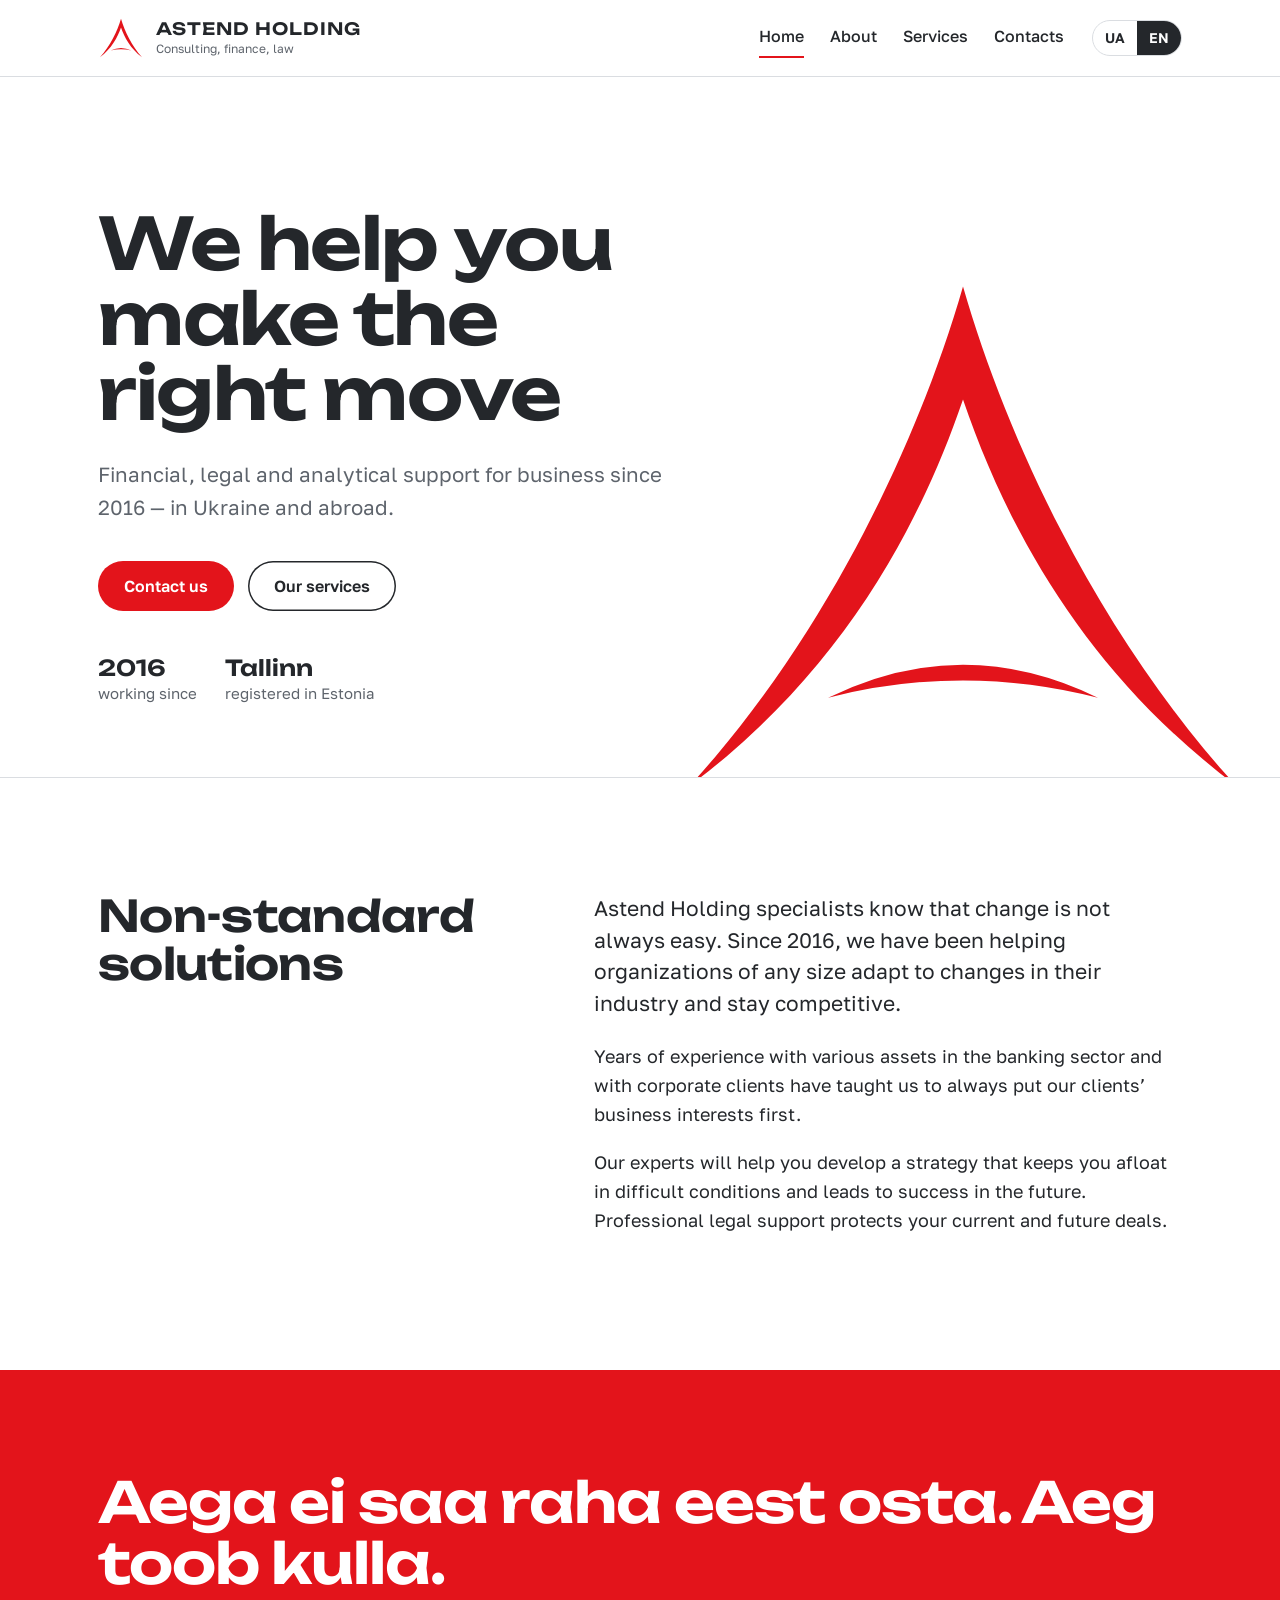
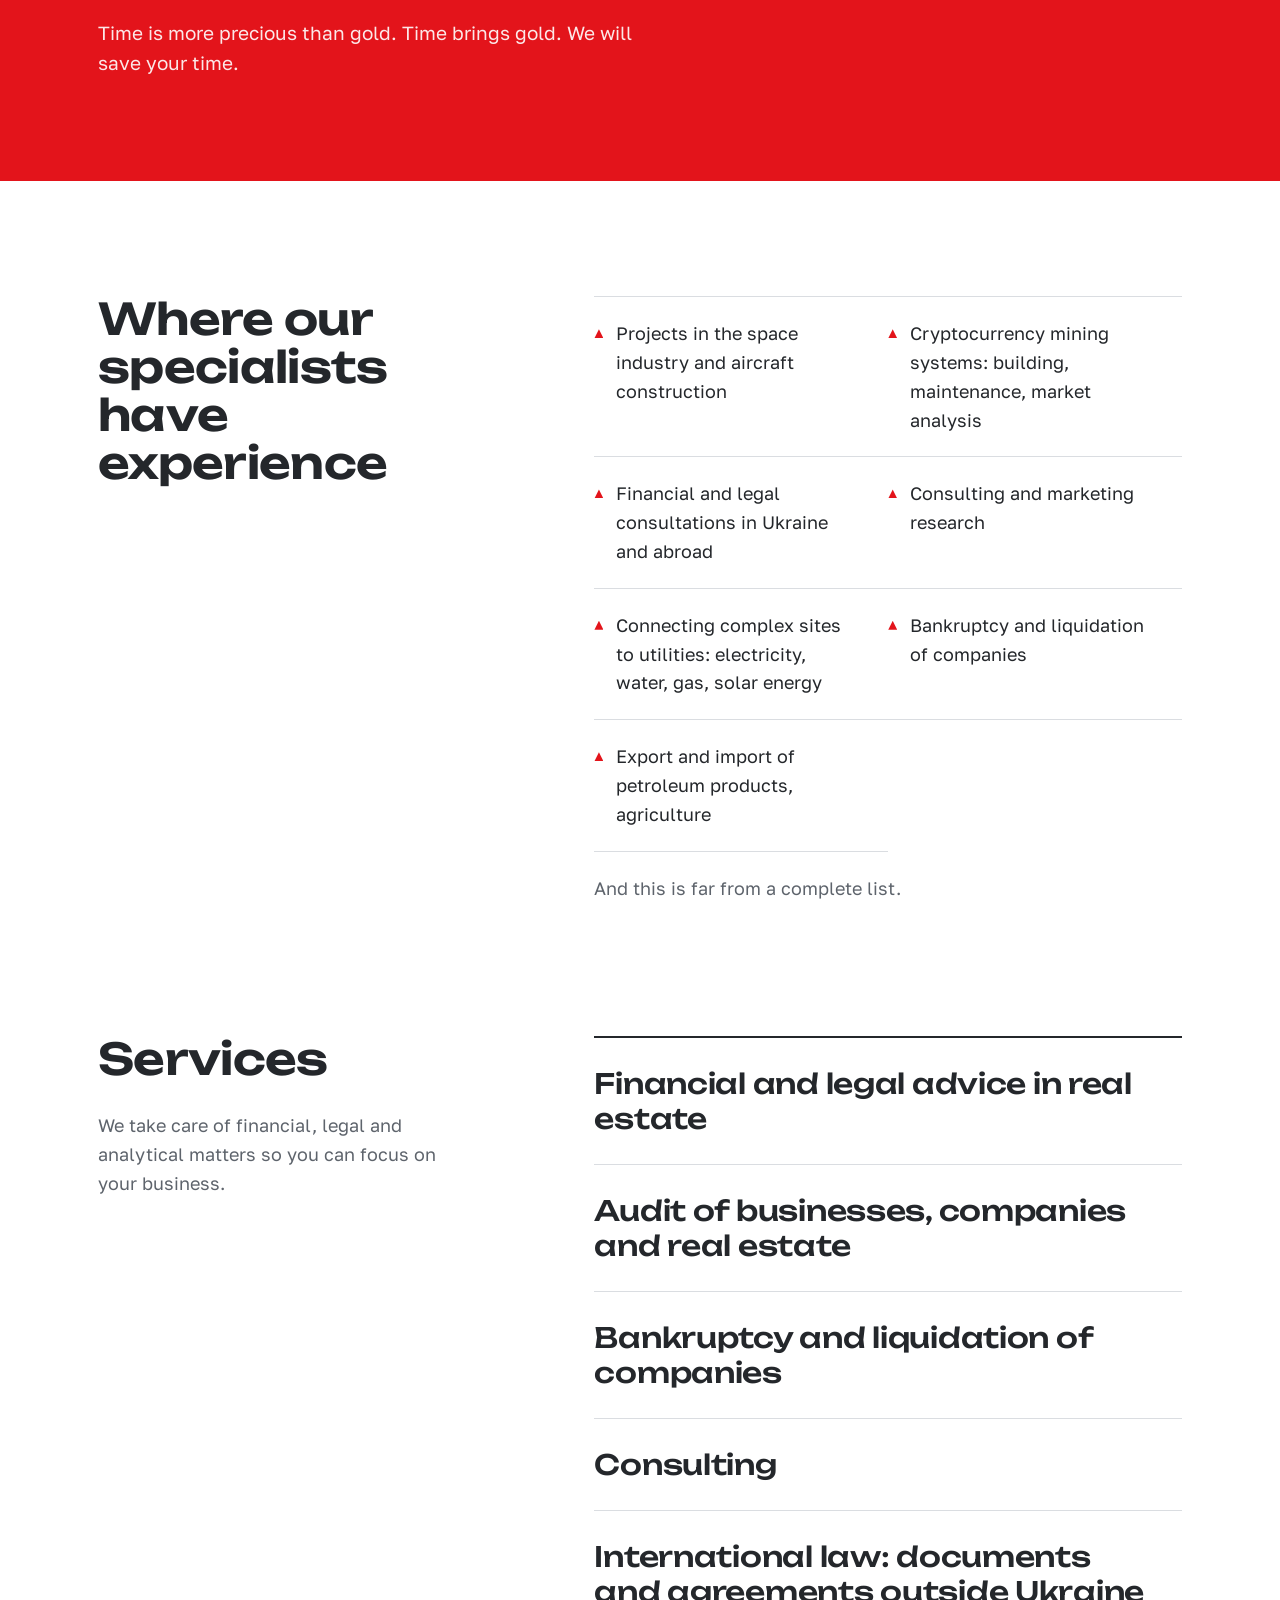
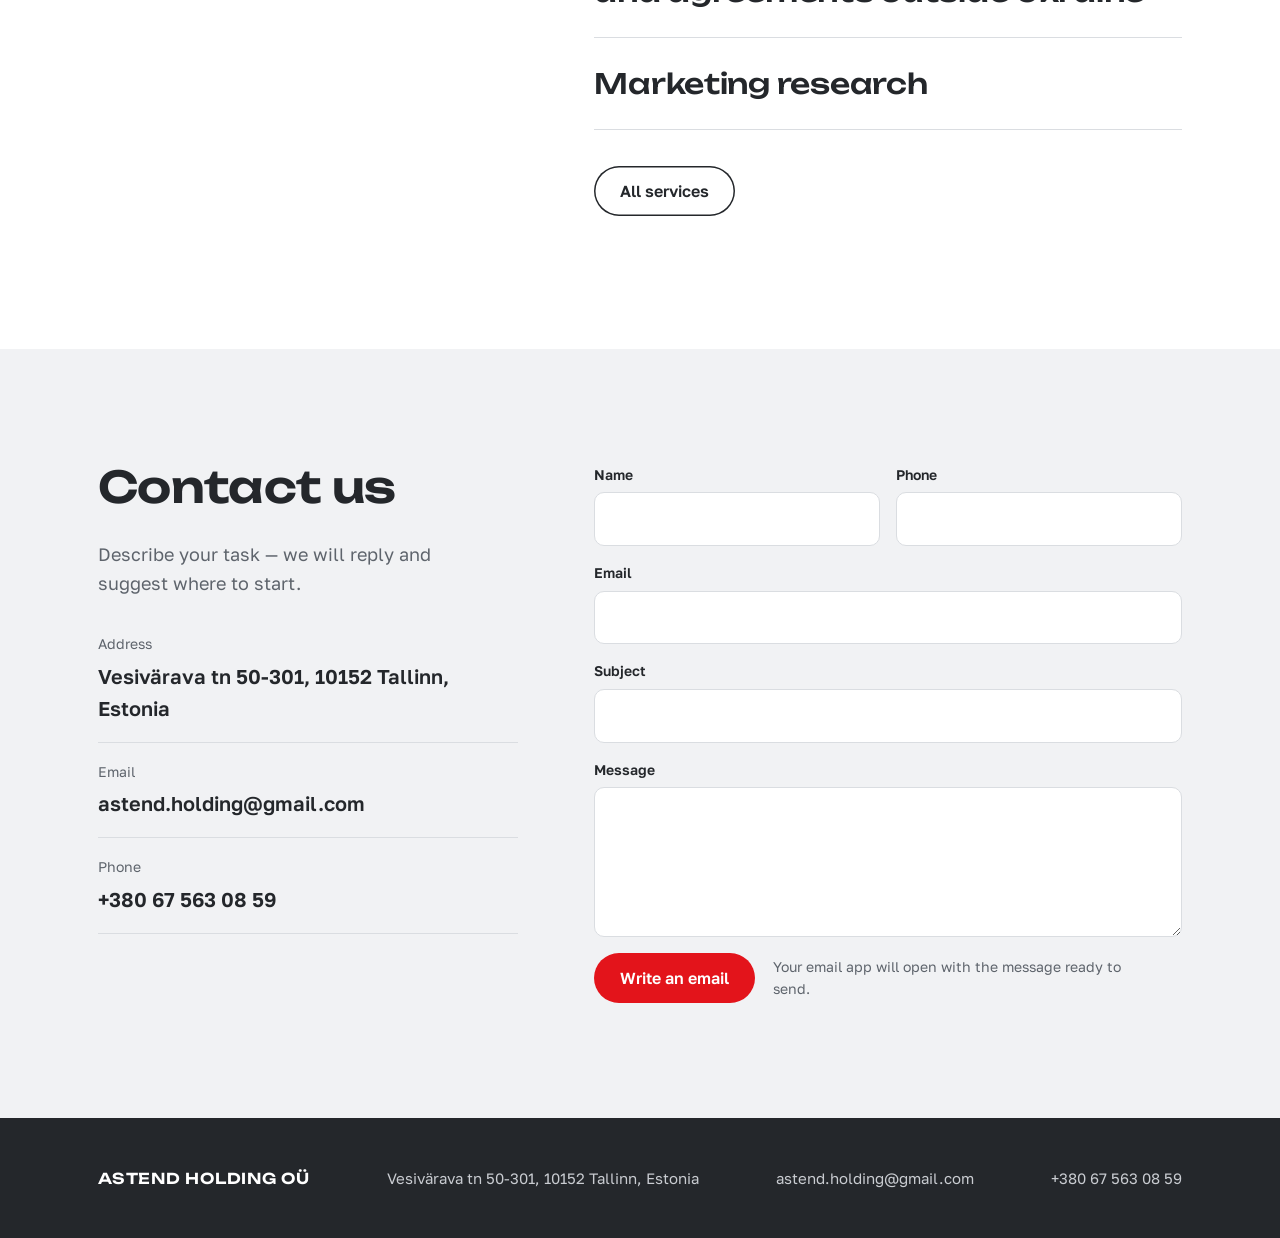
==== en/index.html @ 3a7bf217 "Redesign: clean static site, red-on-white Astend identity (UA/EN) Co-Authored-By: Claude Opus 5.5 <n" ====
<!DOCTYPE html>
<html lang="en">
<head>
<meta charset="utf-8">
<meta name="viewport" content="width=device-width, initial-scale=1">
<title>Astend Holding — consulting, finance, law</title>
<meta name="description" content="Astend Holding OÜ — financial, legal and analytical services for business since 2016.">
<link rel="icon" type="image/svg+xml" href="../assets/mark.svg">
<link rel="preconnect" href="https://fonts.googleapis.com"><link rel="preconnect" href="https://fonts.gstatic.com" crossorigin>
<link rel="stylesheet" href="https://fonts.googleapis.com/css2?family=Golos+Text:wght@400;500;600&family=Unbounded:wght@500;600&display=swap">
<link rel="stylesheet" href="../assets/style.css">
</head>
<body>
<a class="skip" href="#main">Skip to content</a>
<header class="site-head"><div class="wrap">
  <a class="brand" href="index.html"><img src="../assets/mark.svg" alt="" width="46" height="40"><span>ASTEND HOLDING<small>Consulting, finance, law</small></span></a>
  <button class="menu-btn" aria-expanded="false" aria-controls="nav">Menu</button>
  <nav class="nav" id="nav"><a href="index.html" aria-current="page">Home</a><a href="about.html">About</a><a href="services.html">Services</a><a href="contacts.html">Contacts</a></nav>
  <div class="lang"><a href="../" hreflang="uk" lang="uk">UA</a><span>EN</span></div>
</div></header>
<main id="main">
<section class="hero"><div class="wrap">
  <div>
    <h1>We help you make the right move</h1>
    <p class="lead">Financial, legal and analytical support for business since 2016 — in Ukraine and abroad.</p>
    <div class="actions"><a class="btn" href="#contact">Contact us</a><a class="btn ghost" href="services.html">Our services</a></div>
    <ul class="since"><li><b>2016</b>working since</li><li><b>Tallinn</b>registered in Estonia</li></ul>
  </div>
  <div class="hero-mark" aria-hidden="true"><img src="../assets/mark.svg" alt=""></div>
</div></section>
<section class="block"><div class="wrap split">
  <h2>Non-standard solutions</h2>
  <div class="prose"><p>Astend Holding specialists know that change is not always easy. Since 2016, we have been helping organizations of any size adapt to changes in their industry and stay competitive.</p><p>Years of experience with various assets in the banking sector and with corporate clients have taught us to always put our clients’ business interests first.</p><p>Our experts will help you develop a strategy that keeps you afloat in difficult conditions and leads to success in the future. Professional legal support protects your current and future deals.</p></div>
</div></section>
<section class="motto" lang="et"><div class="wrap"><blockquote>Aega ei saa raha eest osta. Aeg toob kulla.</blockquote><p lang="en">Time is more precious than gold. Time brings gold. We will save your time.</p></div></section><section class="block"><div class="wrap split">
  <h2>Where our specialists have experience</h2>
  <div><ul class="expertise"><li>Projects in the space industry and aircraft construction</li><li>Cryptocurrency mining systems: building, maintenance, market analysis</li><li>Financial and legal consultations in Ukraine and abroad</li><li>Consulting and marketing research</li><li>Connecting complex sites to utilities: electricity, water, gas, solar energy</li><li>Bankruptcy and liquidation of companies</li><li>Export and import of petroleum products, agriculture</li></ul><p class="note">And this is far from a complete list.</p></div>
</div></section>
<section class="block" style="padding-top:0"><div class="wrap split">
  <div><h2>Services</h2><p style="color:var(--steel);max-width:34ch">We take care of financial, legal and analytical matters so you can focus on your business.</p></div>
  <div><ul class="services"><li><h3>Financial and legal advice in real estate</h3></li><li><h3>Audit of businesses, companies and real estate</h3></li><li><h3>Bankruptcy and liquidation of companies</h3></li><li><h3>Consulting</h3></li><li><h3>International law: documents and agreements outside Ukraine</h3></li><li><h3>Marketing research</h3></li></ul><p style="margin-top:36px"><a class="btn ghost" href="services.html">All services</a></p></div>
</div></section>
<section class="block contact" id="contact"><div class="wrap contact-grid">
  <div><h2>Contact us</h2><p class="prose" style="color:var(--steel);max-width:36ch">Describe your task — we will reply and suggest where to start.</p>
    <ul class="details">
      <li><small>Address</small><address>Vesivärava tn 50-301, 10152 Tallinn, Estonia</address></li>
      <li><small>Email</small><a href="mailto:astend.holding@gmail.com">astend.holding@gmail.com</a></li>
      <li><small>Phone</small><a href="tel:+380675630859">+380 67 563 08 59</a></li>
    </ul></div>
  <form class="mail" data-subject="Enquiry from the Astend Holding website">
    <label>Name<input name="name" data-label="Name" autocomplete="name"></label>
    <label>Phone<input name="phone" type="tel" data-label="Phone" autocomplete="tel"></label>
    <label class="full">Email<input name="email" type="email" data-label="Email" autocomplete="email"></label>
    <label class="full">Subject<input name="subject"></label>
    <label class="full">Message<textarea name="message" required></textarea></label>
    <div class="form-foot"><button class="btn" type="submit">Write an email</button><p>Your email app will open with the message ready to send.</p></div>
  </form>
</div></section></main>
<footer class="site-foot"><div class="wrap">
  <strong>ASTEND HOLDING OÜ</strong>
  <span>Vesivärava tn 50-301, 10152 Tallinn, Estonia</span>
  <a href="mailto:astend.holding@gmail.com">astend.holding@gmail.com</a>
  <a href="tel:+380675630859">+380 67 563 08 59</a>
</div></footer>
<script src="../assets/site.js" defer></script>
</body>
</html>
---- assets/style.css ----
:root{
  --red:#E3141B;
  --red-dark:#B80F15;
  --ink:#24272B;
  --steel:#5E646C;
  --mist:#F1F2F4;
  --line:#DADDE1;
  --white:#FFFFFF;
  --display:"Unbounded", "Arial Black", system-ui, sans-serif;
  --text:"Golos Text", system-ui, -apple-system, "Segoe UI", sans-serif;
  --wrap:1180px;
  --pad:clamp(20px,4vw,48px);
}
*,*::before,*::after{box-sizing:border-box}
html{-webkit-text-size-adjust:100%}
body{margin:0;background:var(--white);color:var(--ink);font:400 18px/1.6 var(--text);text-rendering:optimizeLegibility}
img,svg{display:block;max-width:100%}
a{color:inherit}
:focus-visible{outline:3px solid var(--red);outline-offset:3px;border-radius:2px}
.wrap{max-width:var(--wrap);margin:0 auto;padding:0 var(--pad)}
.skip{position:absolute;left:-999px;top:8px;background:var(--ink);color:#fff;padding:8px 14px;z-index:20}
.skip:focus{left:8px}

/* Header */
.site-head{position:sticky;top:0;z-index:10;background:rgba(255,255,255,.94);backdrop-filter:saturate(1.4) blur(8px);border-bottom:1px solid var(--line)}
.site-head .wrap{display:flex;align-items:center;gap:28px;min-height:76px}
.brand{display:flex;align-items:center;gap:12px;text-decoration:none;margin-right:auto}
.brand img{width:46px;height:auto}
.brand span{font:600 17px/1 var(--display);letter-spacing:.06em}
.brand small{display:block;font:400 12px/1.3 var(--text);letter-spacing:0;color:var(--steel);margin-top:4px}
.nav{display:flex;gap:26px}
.nav a{text-decoration:none;font-weight:500;font-size:16px;padding:6px 0;border-bottom:2px solid transparent}
.nav a:hover{border-color:var(--line)}
.nav a[aria-current=page]{border-color:var(--red)}
.lang{display:flex;border:1px solid var(--line);border-radius:999px;overflow:hidden;font-size:14px;font-weight:600}
.lang a,.lang span{padding:6px 12px;text-decoration:none}
.lang span{background:var(--ink);color:#fff}
.menu-btn{display:none;background:none;border:1px solid var(--line);border-radius:8px;padding:8px 12px;font:600 15px var(--text);color:var(--ink);cursor:pointer}

/* Hero */
.hero{position:relative;overflow:hidden;border-bottom:1px solid var(--line)}
.hero .wrap{display:grid;grid-template-columns:minmax(0,7fr) minmax(0,5fr);align-items:end;gap:24px;min-height:min(78vh,700px);padding-top:72px;padding-bottom:72px}
.hero h1{font:600 clamp(36px,5.6vw,76px)/1.04 var(--display);letter-spacing:-.02em;margin:0 0 28px;max-width:13ch}
.hero p.lead{font-size:clamp(18px,1.6vw,21px);color:var(--steel);max-width:46ch;margin:0 0 36px}
.hero-mark{align-self:stretch;position:relative}
.hero-mark img{position:absolute;right:-18%;bottom:-90px;width:135%;max-width:none;transform-origin:50% 100%;animation:rise 1.1s cubic-bezier(.2,.7,.1,1) both}
@keyframes rise{from{transform:translateY(60px) scaleY(.85);opacity:0}to{transform:none;opacity:1}}
.since{display:flex;gap:28px;flex-wrap:wrap;margin:0;padding:0;list-style:none;color:var(--steel);font-size:15px}
.since b{display:block;font:600 22px/1.2 var(--display);color:var(--ink)}

.btn{display:inline-flex;align-items:center;gap:10px;background:var(--red);color:#fff;text-decoration:none;font:600 16px/1 var(--text);padding:17px 26px;border-radius:999px;border:0;cursor:pointer}
.btn:hover{background:var(--red-dark)}
.btn.ghost{background:none;color:var(--ink);box-shadow:inset 0 0 0 1.5px var(--ink)}
.btn.ghost:hover{background:var(--ink);color:#fff}
.actions{display:flex;gap:14px;flex-wrap:wrap;margin-bottom:44px}

/* Sections */
section.block{padding:clamp(64px,9vw,120px) 0}
.block h2{font:600 clamp(28px,3.4vw,44px)/1.1 var(--display);letter-spacing:-.015em;margin:0 0 28px;max-width:20ch}
.split{display:grid;grid-template-columns:minmax(0,5fr) minmax(0,7fr);gap:clamp(32px,6vw,96px)}
.prose p{margin:0 0 1.1em;max-width:62ch}
.prose p:first-child{font-size:21px;line-height:1.5}

.expertise{list-style:none;margin:0;padding:0;display:grid;grid-template-columns:1fr 1fr;border-top:1px solid var(--line)}
.expertise li{padding:22px 24px 22px 0;border-bottom:1px solid var(--line);position:relative;padding-left:22px}
.expertise li::before{content:"";position:absolute;left:0;top:32px;width:9px;height:9px;background:var(--red);clip-path:polygon(50% 0,100% 100%,0 100%)}
.expertise li:nth-child(odd){padding-right:32px}
.note{color:var(--steel);margin-top:22px}

.services{list-style:none;margin:0;padding:0;border-top:2px solid var(--ink)}
.services li{display:grid;grid-template-columns:minmax(0,1fr) auto;gap:20px;align-items:baseline;padding:28px 0;border-bottom:1px solid var(--line)}
.services h3{font:500 clamp(20px,2.2vw,28px)/1.25 var(--display);margin:0;letter-spacing:-.01em}
.services span{color:var(--steel);font-size:16px;max-width:34ch;text-align:right}

/* Motto band */
.motto{background:var(--red);color:#fff;padding:clamp(56px,8vw,104px) 0}
.motto blockquote{margin:0;font:600 clamp(28px,4.4vw,58px)/1.08 var(--display);letter-spacing:-.02em;max-width:22ch}
.motto p{margin:24px 0 0;font-size:19px;opacity:.9;max-width:48ch}

/* Contact */
.contact{background:var(--mist)}
.contact-grid{display:grid;grid-template-columns:minmax(0,5fr) minmax(0,7fr);gap:clamp(32px,6vw,96px)}
.details{list-style:none;margin:0;padding:0}
.details li{padding:18px 0;border-bottom:1px solid var(--line)}
.details small{display:block;color:var(--steel);font-size:14px;margin-bottom:4px}
.details a{text-decoration:none;font-weight:600;font-size:20px}
.details a:hover{color:var(--red)}
.details address{font-style:normal;font-weight:600;font-size:20px}
form.mail{display:grid;grid-template-columns:1fr 1fr;gap:16px}
form.mail label{display:grid;gap:6px;font-size:14px;font-weight:600}
form.mail .full{grid-column:1/-1}
form.mail input,form.mail textarea{font:400 17px/1.4 var(--text);color:var(--ink);background:#fff;border:1px solid var(--line);border-radius:10px;padding:14px 16px;width:100%}
form.mail input:focus,form.mail textarea:focus{outline:none;border-color:var(--ink);box-shadow:0 0 0 3px rgba(227,20,27,.18)}
form.mail textarea{min-height:150px;resize:vertical}
.form-foot{grid-column:1/-1;display:flex;align-items:center;gap:18px;flex-wrap:wrap}
.form-foot p{margin:0;color:var(--steel);font-size:14px;max-width:40ch}

/* Page head (inner pages) */
.page-head{border-bottom:1px solid var(--line);padding:clamp(56px,8vw,104px) 0 clamp(40px,5vw,64px)}
.page-head h1{font:600 clamp(36px,5vw,68px)/1.05 var(--display);letter-spacing:-.02em;margin:0;max-width:16ch}
.page-head p{color:var(--steel);font-size:20px;max-width:52ch;margin:20px 0 0}

/* Footer */
.site-foot{background:var(--ink);color:#C9CCD1;padding:48px 0;font-size:15px}
.site-foot .wrap{display:flex;flex-wrap:wrap;gap:20px 48px;align-items:center;justify-content:space-between}
.site-foot strong{color:#fff;font:600 15px var(--display);letter-spacing:.05em}
.site-foot a{text-decoration:none}
.site-foot a:hover{color:#fff}

/* 404 */
.lost{text-align:left;padding:clamp(72px,12vw,160px) 0}
.lost img{width:120px;margin-bottom:32px}

@media (max-width:900px){
  .hero .wrap,.split,.contact-grid{grid-template-columns:1fr}
  .hero .wrap{min-height:0;padding-bottom:0}
  .hero-mark{height:260px;margin:24px calc(var(--pad)*-1) 0}
  .hero-mark img{width:420px;right:-40px;bottom:-70px}
  .expertise{grid-template-columns:1fr}
  .expertise li:nth-child(odd){padding-right:0}
  .services li{grid-template-columns:1fr}
  .services span{text-align:left}
  .menu-btn{display:block}
  .nav{display:none;position:absolute;left:0;right:0;top:76px;background:#fff;flex-direction:column;gap:0;padding:8px var(--pad) 20px;border-bottom:1px solid var(--line)}
  .nav.open{display:flex}
  .nav a{padding:14px 0;border-bottom:1px solid var(--line)}
  .nav a[aria-current=page]{color:var(--red);border-color:var(--line)}
  form.mail{grid-template-columns:1fr}
}
@media (max-width:520px){
  .brand small{display:none}
  .brand img{width:36px}
  .brand span{font-size:13px;letter-spacing:.04em}
  .site-head .wrap{gap:10px;min-height:64px}
  .nav{top:64px}
  .lang a,.lang span{padding:6px 9px}
  .menu-btn{padding:7px 10px;font-size:14px}
}
@media (prefers-reduced-motion:reduce){*{animation:none!important;transition:none!important}}
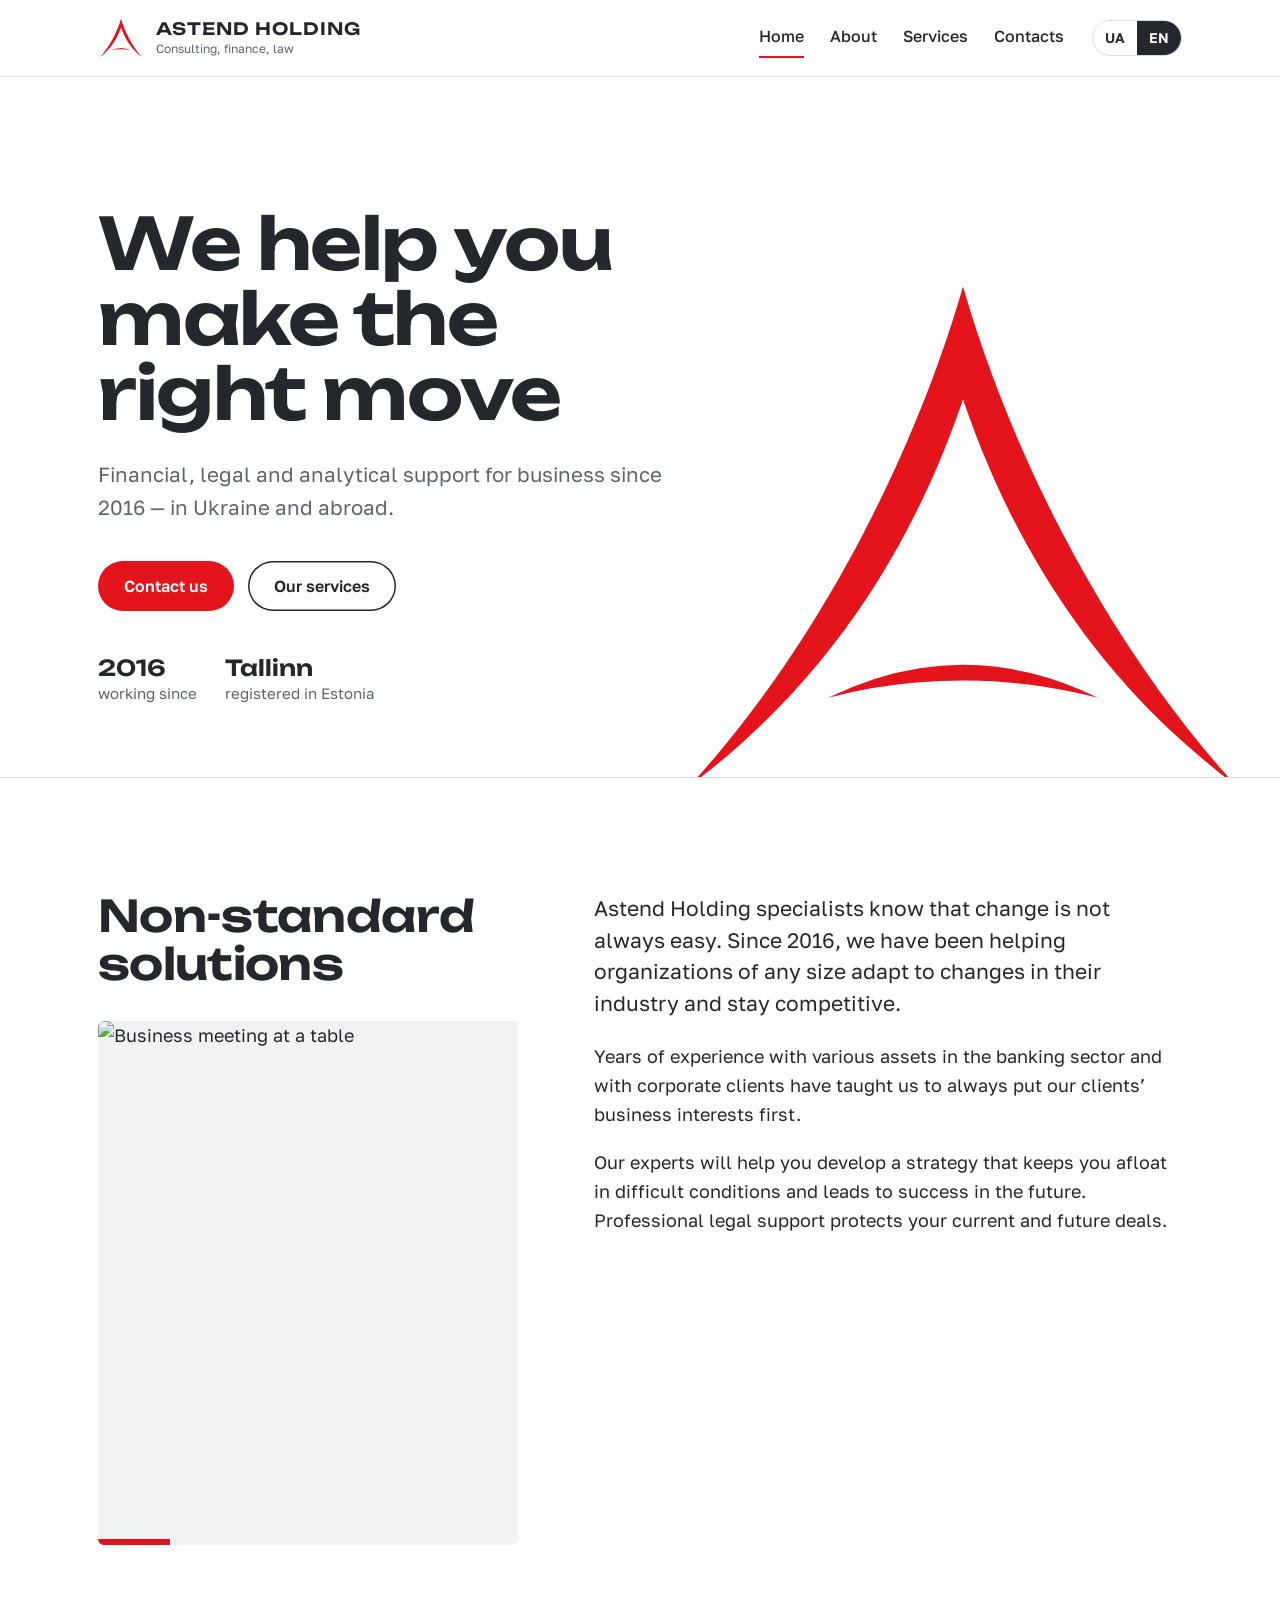
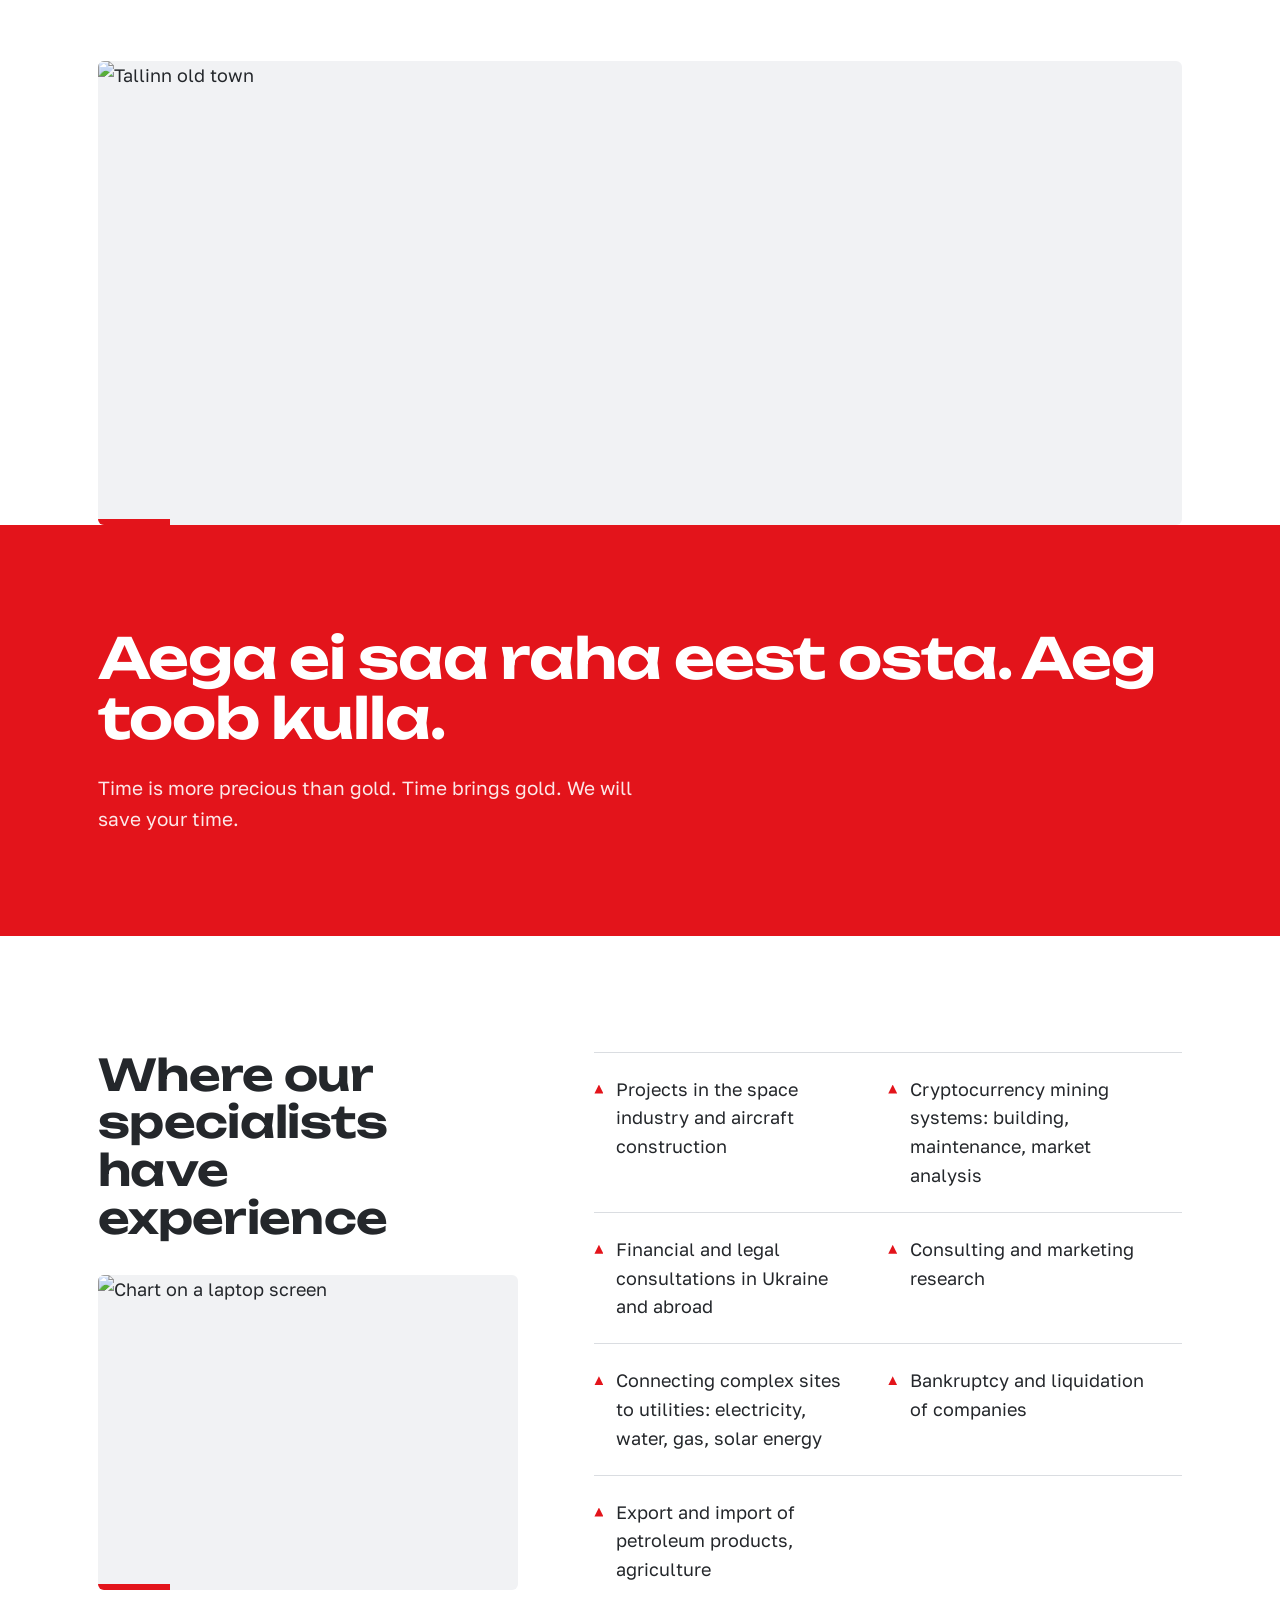
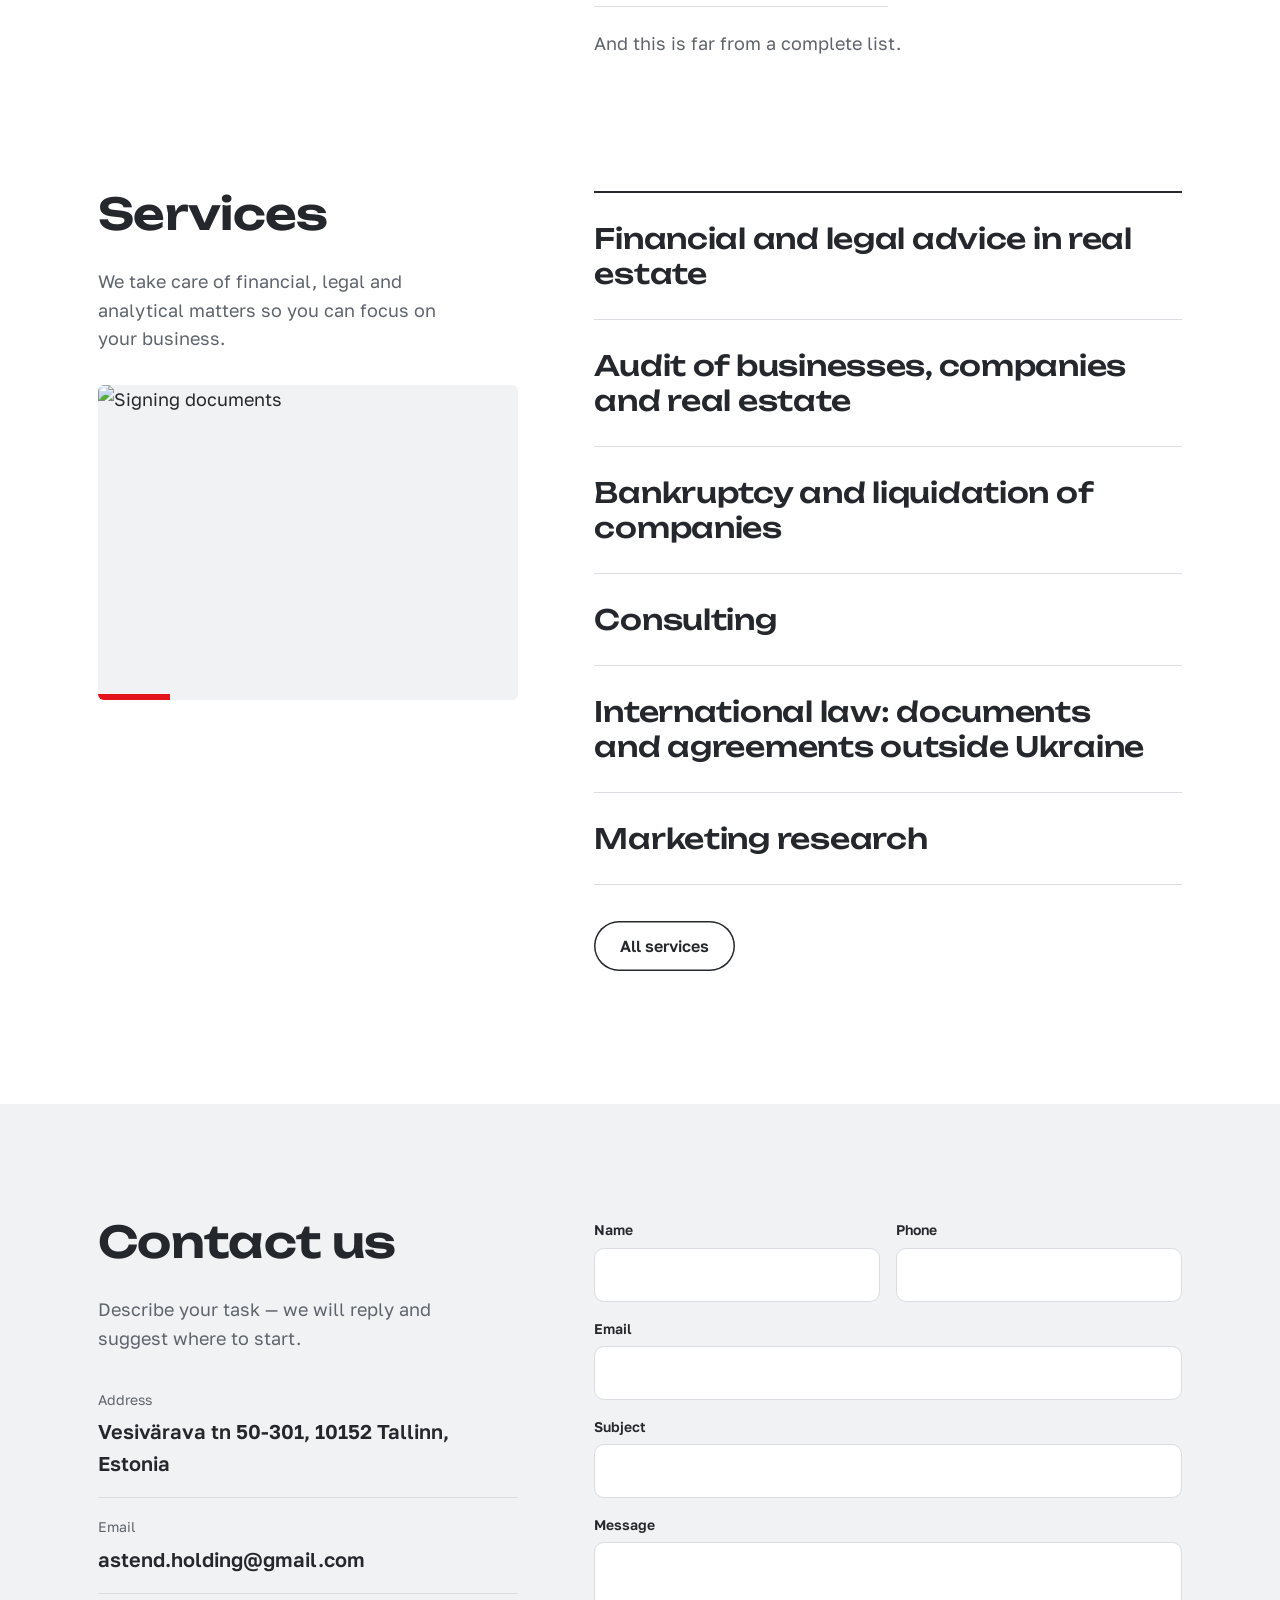
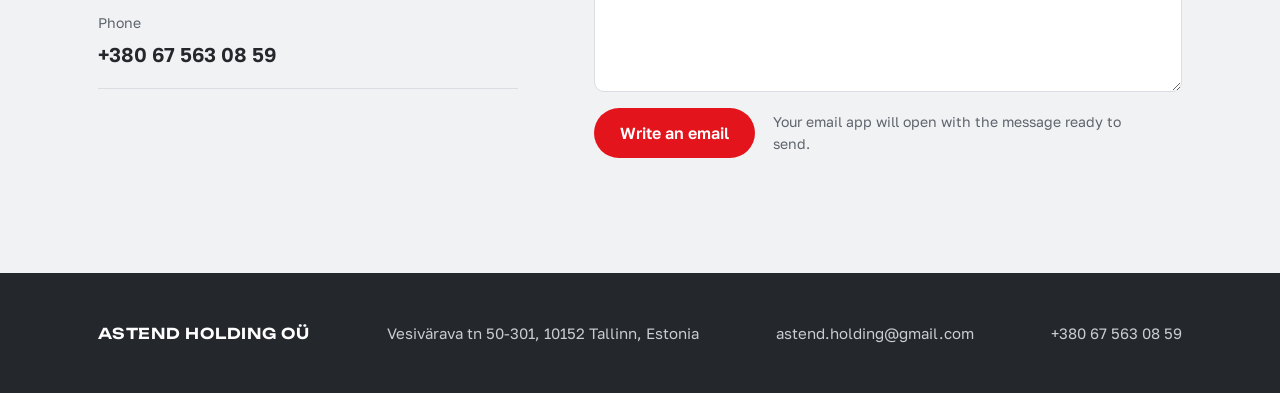
==== commit e4030b5d: "Add themed photos (Tallinn, meetings, documents, charts, office) Co-Authored-By: Claude Opus 5.5 <no" ====
--- a/en/index.html
+++ b/en/index.html
@@ -29,15 +29,16 @@
   <div class="hero-mark" aria-hidden="true"><img src="../assets/mark.svg" alt=""></div>
 </div></section>
 <section class="block"><div class="wrap split">
-  <h2>Non-standard solutions</h2>
+  <div><h2>Non-standard solutions</h2><figure class="photo" style="aspect-ratio:4/5"><img src="https://images.unsplash.com/photo-1517048676732-d65bc937f952?auto=format&fit=crop&w=900&q=80" srcset="https://images.unsplash.com/photo-1517048676732-d65bc937f952?auto=format&fit=crop&w=640&q=80 640w, https://images.unsplash.com/photo-1517048676732-d65bc937f952?auto=format&fit=crop&w=1000&q=80 1000w" sizes="(max-width:900px) 100vw, 40vw" alt="Business meeting at a table" loading="lazy" decoding="async"></figure></div>
   <div class="prose"><p>Astend Holding specialists know that change is not always easy. Since 2016, we have been helping organizations of any size adapt to changes in their industry and stay competitive.</p><p>Years of experience with various assets in the banking sector and with corporate clients have taught us to always put our clients’ business interests first.</p><p>Our experts will help you develop a strategy that keeps you afloat in difficult conditions and leads to success in the future. Professional legal support protects your current and future deals.</p></div>
 </div></section>
+<div class="wrap"><figure class="photo wide" style="aspect-ratio:21/9"><img src="https://images.unsplash.com/photo-1709862366377-54b16f3e51f9?auto=format&fit=crop&w=1600&q=80" srcset="https://images.unsplash.com/photo-1709862366377-54b16f3e51f9?auto=format&fit=crop&w=640&q=80 640w, https://images.unsplash.com/photo-1709862366377-54b16f3e51f9?auto=format&fit=crop&w=1000&q=80 1000w, https://images.unsplash.com/photo-1709862366377-54b16f3e51f9?auto=format&fit=crop&w=1600&q=80 1600w, https://images.unsplash.com/photo-1709862366377-54b16f3e51f9?auto=format&fit=crop&w=2200&q=80 2200w" sizes="(max-width:900px) 100vw, 1180px" alt="Tallinn old town" loading="lazy" decoding="async"></figure></div>
 <section class="motto" lang="et"><div class="wrap"><blockquote>Aega ei saa raha eest osta. Aeg toob kulla.</blockquote><p lang="en">Time is more precious than gold. Time brings gold. We will save your time.</p></div></section><section class="block"><div class="wrap split">
-  <h2>Where our specialists have experience</h2>
+  <div><h2>Where our specialists have experience</h2><figure class="photo" style="aspect-ratio:4/3"><img src="https://images.unsplash.com/photo-1591696205602-2f950c417cb9?auto=format&fit=crop&w=900&q=80" srcset="https://images.unsplash.com/photo-1591696205602-2f950c417cb9?auto=format&fit=crop&w=640&q=80 640w, https://images.unsplash.com/photo-1591696205602-2f950c417cb9?auto=format&fit=crop&w=1000&q=80 1000w" sizes="(max-width:900px) 100vw, 40vw" alt="Chart on a laptop screen" loading="lazy" decoding="async"></figure></div>
   <div><ul class="expertise"><li>Projects in the space industry and aircraft construction</li><li>Cryptocurrency mining systems: building, maintenance, market analysis</li><li>Financial and legal consultations in Ukraine and abroad</li><li>Consulting and marketing research</li><li>Connecting complex sites to utilities: electricity, water, gas, solar energy</li><li>Bankruptcy and liquidation of companies</li><li>Export and import of petroleum products, agriculture</li></ul><p class="note">And this is far from a complete list.</p></div>
 </div></section>
 <section class="block" style="padding-top:0"><div class="wrap split">
-  <div><h2>Services</h2><p style="color:var(--steel);max-width:34ch">We take care of financial, legal and analytical matters so you can focus on your business.</p></div>
+  <div><h2>Services</h2><p style="color:var(--steel);max-width:34ch">We take care of financial, legal and analytical matters so you can focus on your business.</p><figure class="photo" style="aspect-ratio:4/3"><img src="https://images.unsplash.com/photo-1521791055366-0d553872125f?auto=format&fit=crop&w=900&q=80" srcset="https://images.unsplash.com/photo-1521791055366-0d553872125f?auto=format&fit=crop&w=640&q=80 640w, https://images.unsplash.com/photo-1521791055366-0d553872125f?auto=format&fit=crop&w=1000&q=80 1000w" sizes="(max-width:900px) 100vw, 40vw" alt="Signing documents" loading="lazy" decoding="async"></figure></div>
   <div><ul class="services"><li><h3>Financial and legal advice in real estate</h3></li><li><h3>Audit of businesses, companies and real estate</h3></li><li><h3>Bankruptcy and liquidation of companies</h3></li><li><h3>Consulting</h3></li><li><h3>International law: documents and agreements outside Ukraine</h3></li><li><h3>Marketing research</h3></li></ul><p style="margin-top:36px"><a class="btn ghost" href="services.html">All services</a></p></div>
 </div></section>
 <section class="block contact" id="contact"><div class="wrap contact-grid">
--- a/assets/style.css
+++ b/assets/style.css
@@ -137,3 +137,11 @@
   .menu-btn{padding:7px 10px;font-size:14px}
 }
 @media (prefers-reduced-motion:reduce){*{animation:none!important;transition:none!important}}
+
+/* Photos */
+.photo{margin:32px 0 0;overflow:hidden;border-radius:6px;background:var(--mist);position:relative}
+.photo img{width:100%;height:100%;object-fit:cover}
+.photo::after{content:"";position:absolute;left:0;bottom:0;width:72px;height:6px;background:var(--red)}
+.photo.wide{margin-top:48px}
+.wrap>.photo.wide{margin:0}
+@media (max-width:900px){.photo{aspect-ratio:16/10!important}.split .photo{max-height:360px}}
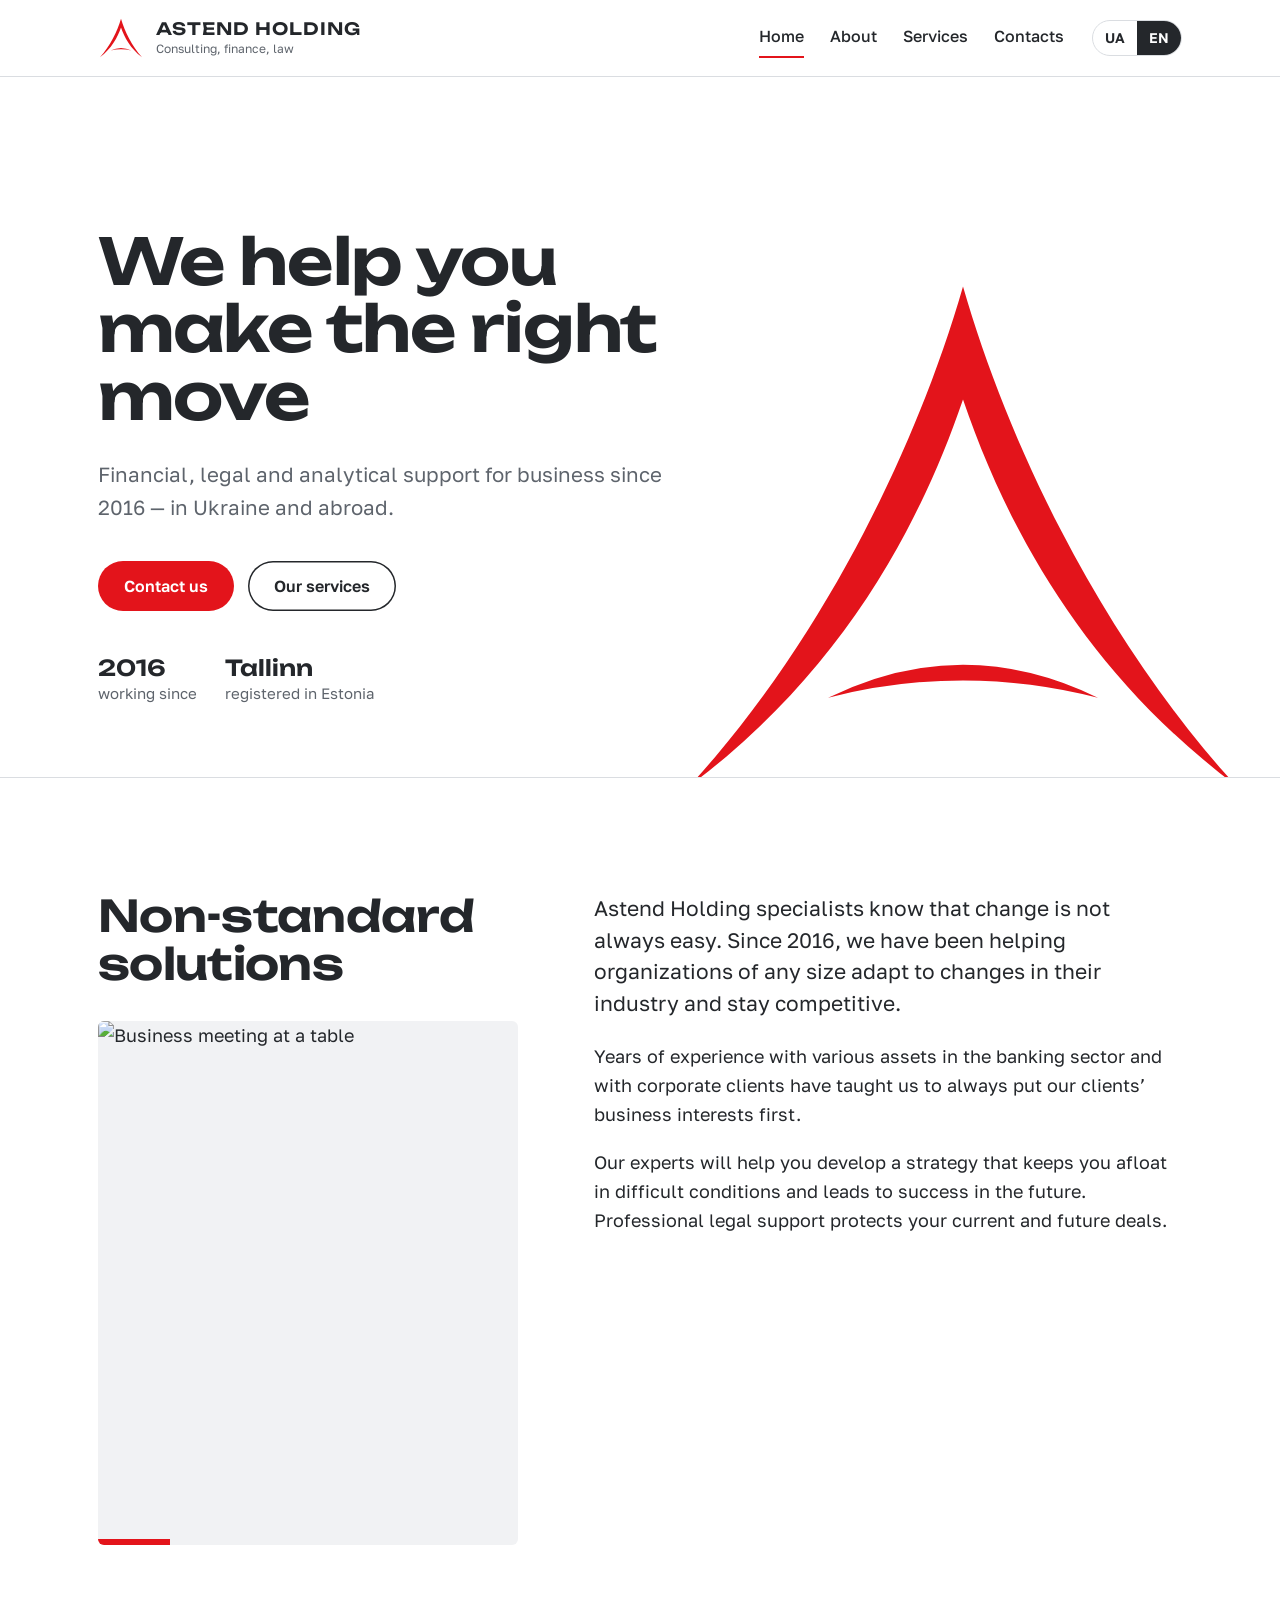
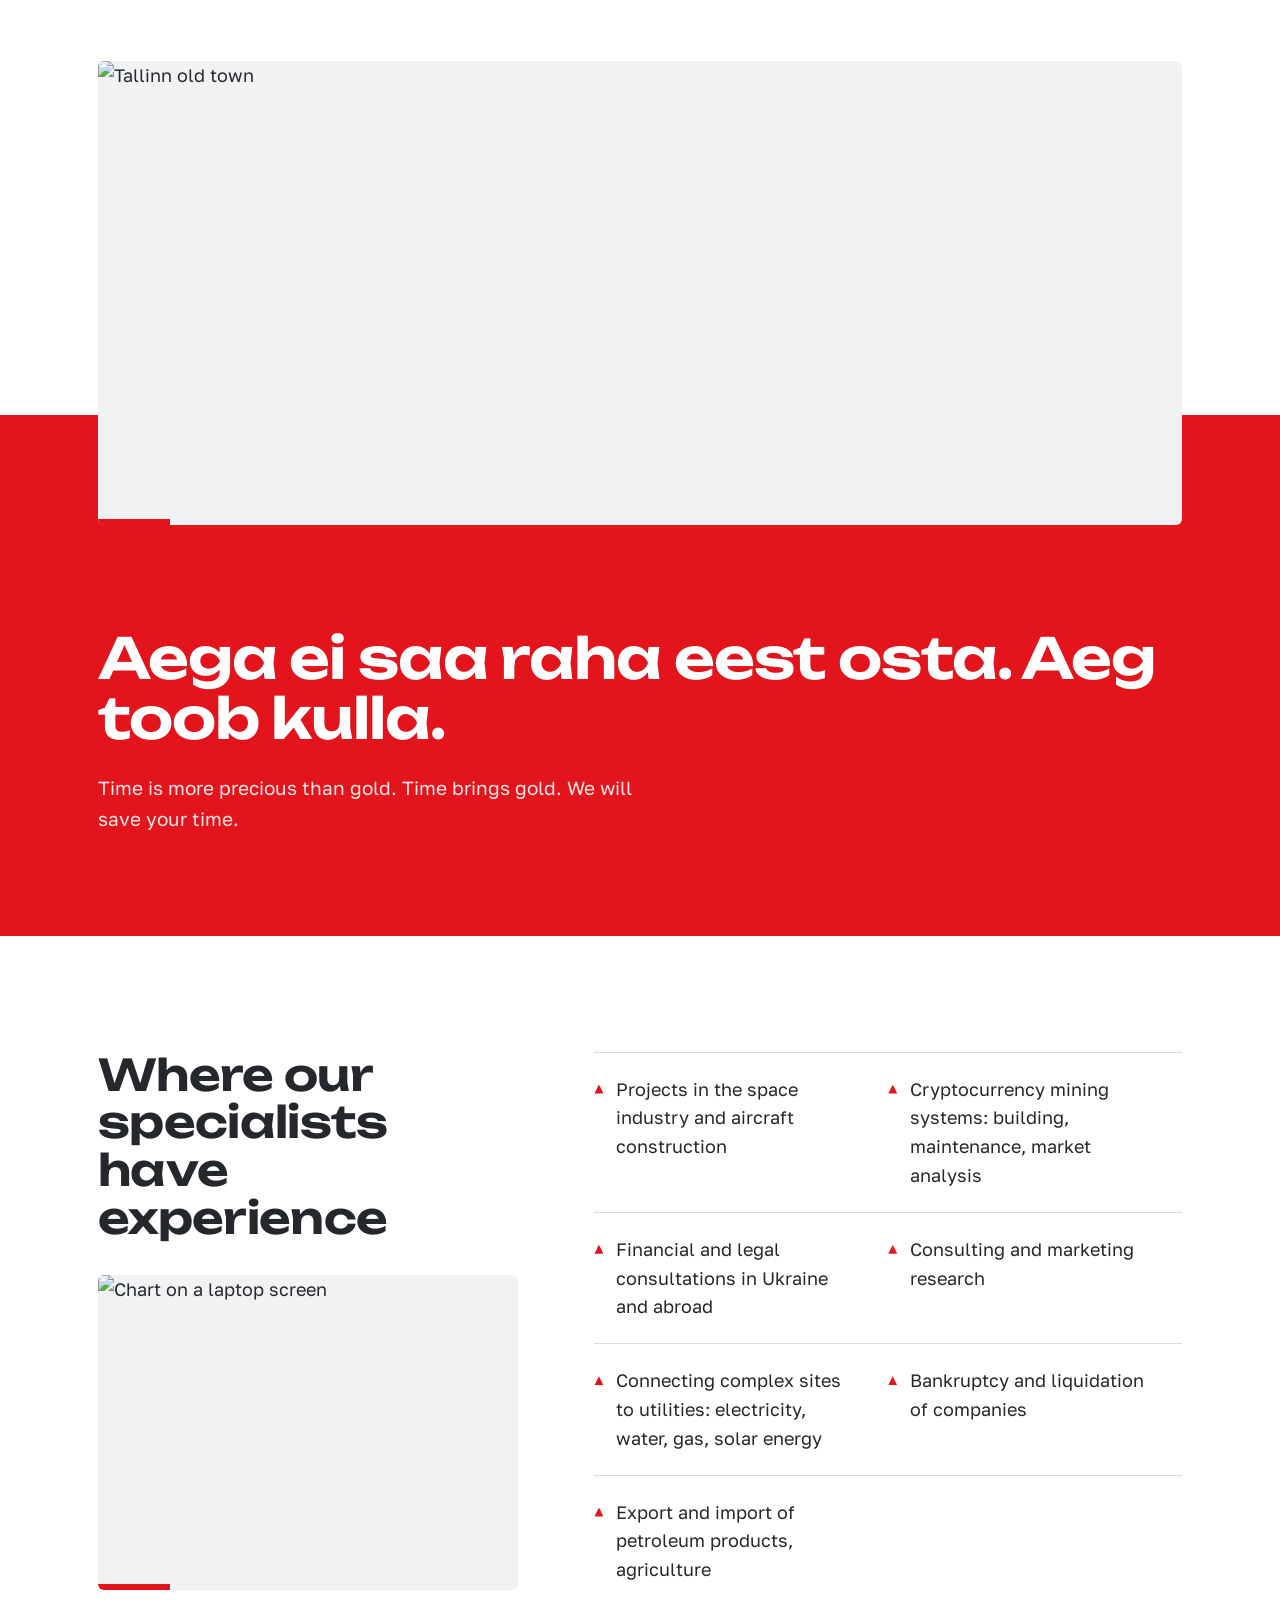
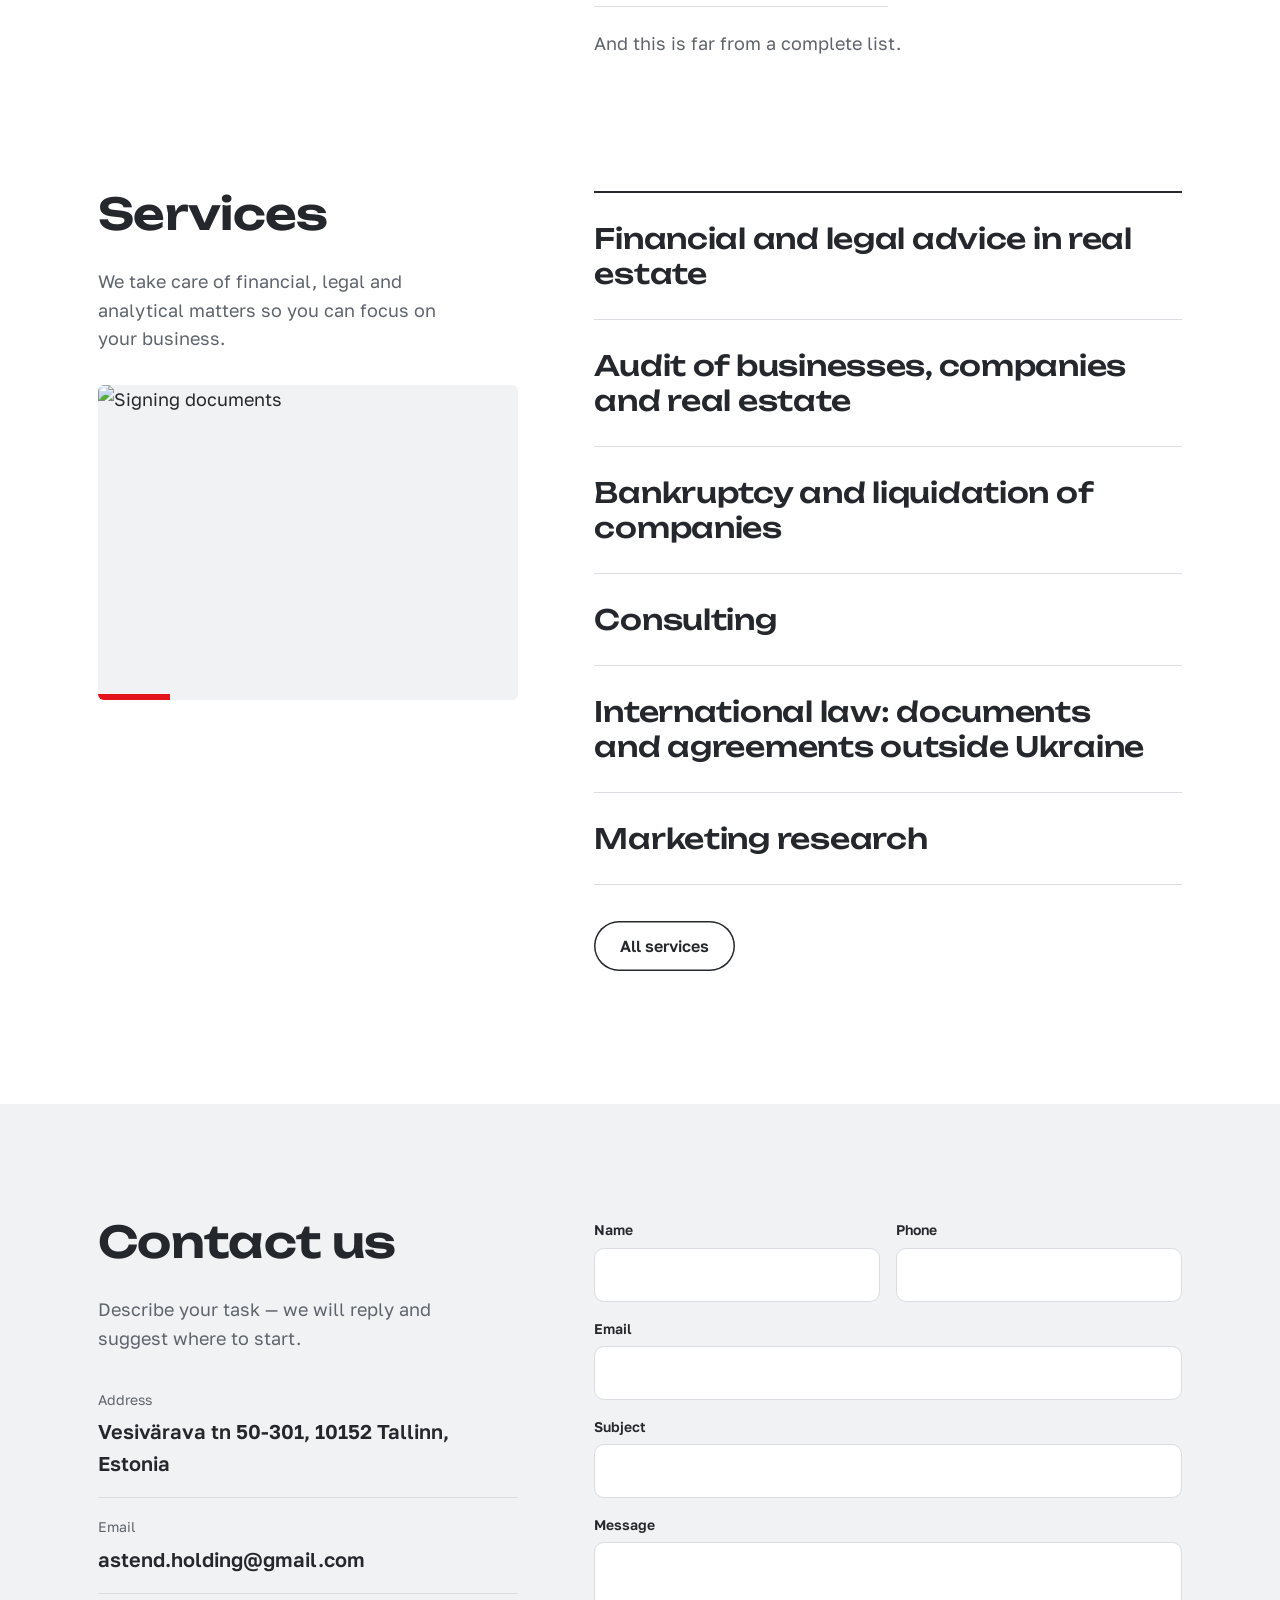
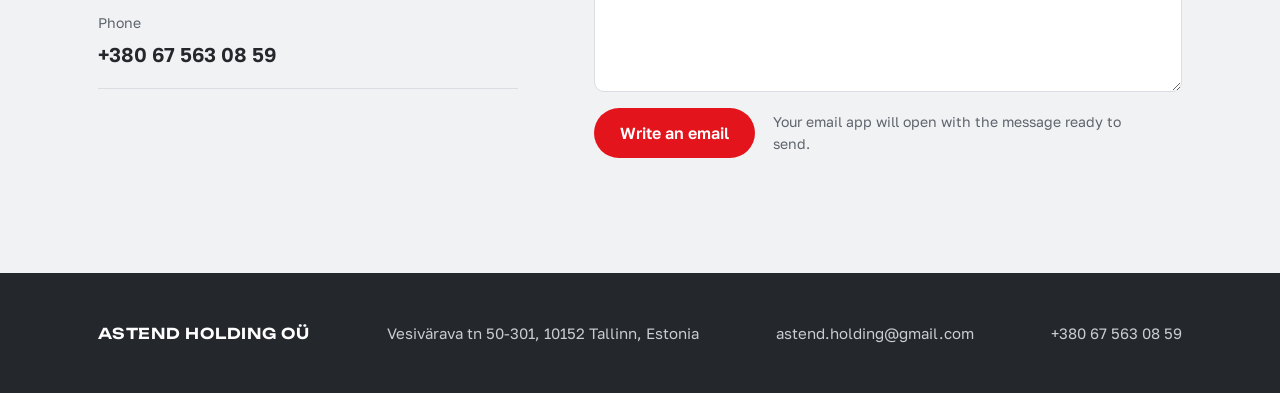
==== commit dd483dfa: "Overlap Tallinn photo with motto band; tune hero heading Co-Authored-By: Claude Opus 5.5 <noreply@an" ====
--- a/en/index.html
+++ b/en/index.html
@@ -32,7 +32,7 @@
   <div><h2>Non-standard solutions</h2><figure class="photo" style="aspect-ratio:4/5"><img src="https://images.unsplash.com/photo-1517048676732-d65bc937f952?auto=format&fit=crop&w=900&q=80" srcset="https://images.unsplash.com/photo-1517048676732-d65bc937f952?auto=format&fit=crop&w=640&q=80 640w, https://images.unsplash.com/photo-1517048676732-d65bc937f952?auto=format&fit=crop&w=1000&q=80 1000w" sizes="(max-width:900px) 100vw, 40vw" alt="Business meeting at a table" loading="lazy" decoding="async"></figure></div>
   <div class="prose"><p>Astend Holding specialists know that change is not always easy. Since 2016, we have been helping organizations of any size adapt to changes in their industry and stay competitive.</p><p>Years of experience with various assets in the banking sector and with corporate clients have taught us to always put our clients’ business interests first.</p><p>Our experts will help you develop a strategy that keeps you afloat in difficult conditions and leads to success in the future. Professional legal support protects your current and future deals.</p></div>
 </div></section>
-<div class="wrap"><figure class="photo wide" style="aspect-ratio:21/9"><img src="https://images.unsplash.com/photo-1709862366377-54b16f3e51f9?auto=format&fit=crop&w=1600&q=80" srcset="https://images.unsplash.com/photo-1709862366377-54b16f3e51f9?auto=format&fit=crop&w=640&q=80 640w, https://images.unsplash.com/photo-1709862366377-54b16f3e51f9?auto=format&fit=crop&w=1000&q=80 1000w, https://images.unsplash.com/photo-1709862366377-54b16f3e51f9?auto=format&fit=crop&w=1600&q=80 1600w, https://images.unsplash.com/photo-1709862366377-54b16f3e51f9?auto=format&fit=crop&w=2200&q=80 2200w" sizes="(max-width:900px) 100vw, 1180px" alt="Tallinn old town" loading="lazy" decoding="async"></figure></div>
+<div class="wrap photo-overlap"><figure class="photo wide" style="aspect-ratio:21/9"><img src="https://images.unsplash.com/photo-1709862366377-54b16f3e51f9?auto=format&fit=crop&w=1600&q=80" srcset="https://images.unsplash.com/photo-1709862366377-54b16f3e51f9?auto=format&fit=crop&w=640&q=80 640w, https://images.unsplash.com/photo-1709862366377-54b16f3e51f9?auto=format&fit=crop&w=1000&q=80 1000w, https://images.unsplash.com/photo-1709862366377-54b16f3e51f9?auto=format&fit=crop&w=1600&q=80 1600w, https://images.unsplash.com/photo-1709862366377-54b16f3e51f9?auto=format&fit=crop&w=2200&q=80 2200w" sizes="(max-width:900px) 100vw, 1180px" alt="Tallinn old town" loading="lazy" decoding="async"></figure></div>
 <section class="motto" lang="et"><div class="wrap"><blockquote>Aega ei saa raha eest osta. Aeg toob kulla.</blockquote><p lang="en">Time is more precious than gold. Time brings gold. We will save your time.</p></div></section><section class="block"><div class="wrap split">
   <div><h2>Where our specialists have experience</h2><figure class="photo" style="aspect-ratio:4/3"><img src="https://images.unsplash.com/photo-1591696205602-2f950c417cb9?auto=format&fit=crop&w=900&q=80" srcset="https://images.unsplash.com/photo-1591696205602-2f950c417cb9?auto=format&fit=crop&w=640&q=80 640w, https://images.unsplash.com/photo-1591696205602-2f950c417cb9?auto=format&fit=crop&w=1000&q=80 1000w" sizes="(max-width:900px) 100vw, 40vw" alt="Chart on a laptop screen" loading="lazy" decoding="async"></figure></div>
   <div><ul class="expertise"><li>Projects in the space industry and aircraft construction</li><li>Cryptocurrency mining systems: building, maintenance, market analysis</li><li>Financial and legal consultations in Ukraine and abroad</li><li>Consulting and marketing research</li><li>Connecting complex sites to utilities: electricity, water, gas, solar energy</li><li>Bankruptcy and liquidation of companies</li><li>Export and import of petroleum products, agriculture</li></ul><p class="note">And this is far from a complete list.</p></div>
--- a/assets/style.css
+++ b/assets/style.css
@@ -40,7 +40,7 @@
 /* Hero */
 .hero{position:relative;overflow:hidden;border-bottom:1px solid var(--line)}
 .hero .wrap{display:grid;grid-template-columns:minmax(0,7fr) minmax(0,5fr);align-items:end;gap:24px;min-height:min(78vh,700px);padding-top:72px;padding-bottom:72px}
-.hero h1{font:600 clamp(36px,5.6vw,76px)/1.04 var(--display);letter-spacing:-.02em;margin:0 0 28px;max-width:13ch}
+.hero h1{font:600 clamp(34px,5vw,66px)/1.06 var(--display);letter-spacing:-.02em;margin:0 0 28px;max-width:15ch}
 .hero p.lead{font-size:clamp(18px,1.6vw,21px);color:var(--steel);max-width:46ch;margin:0 0 36px}
 .hero-mark{align-self:stretch;position:relative}
 .hero-mark img{position:absolute;right:-18%;bottom:-90px;width:135%;max-width:none;transform-origin:50% 100%;animation:rise 1.1s cubic-bezier(.2,.7,.1,1) both}
@@ -143,5 +143,7 @@
 .photo img{width:100%;height:100%;object-fit:cover}
 .photo::after{content:"";position:absolute;left:0;bottom:0;width:72px;height:6px;background:var(--red)}
 .photo.wide{margin-top:48px}
-.wrap>.photo.wide{margin:0}
+.wrap>.photo.wide{margin:0 0 -110px;z-index:1}
+.wrap>.photo.wide+*{}
+.photo-overlap+.motto{padding-top:calc(clamp(56px,8vw,104px) + 110px)}
 @media (max-width:900px){.photo{aspect-ratio:16/10!important}.split .photo{max-height:360px}}
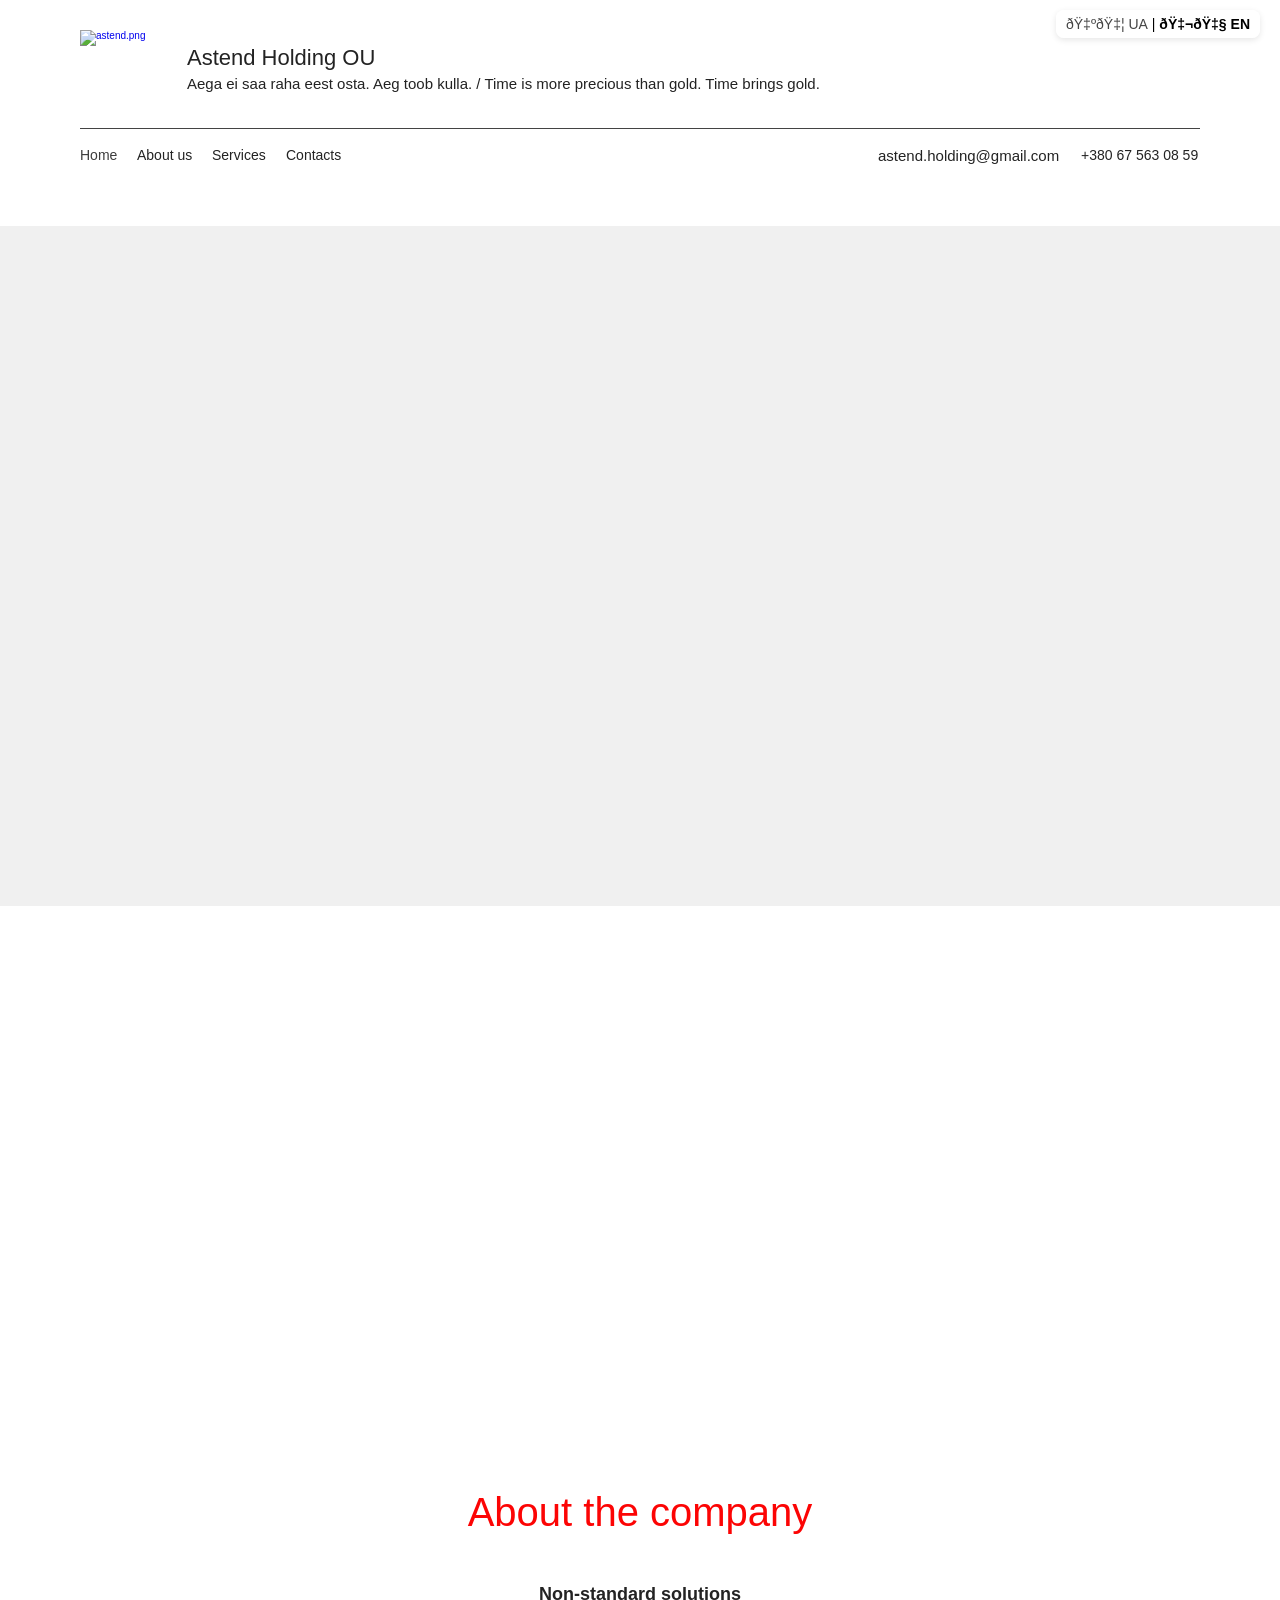
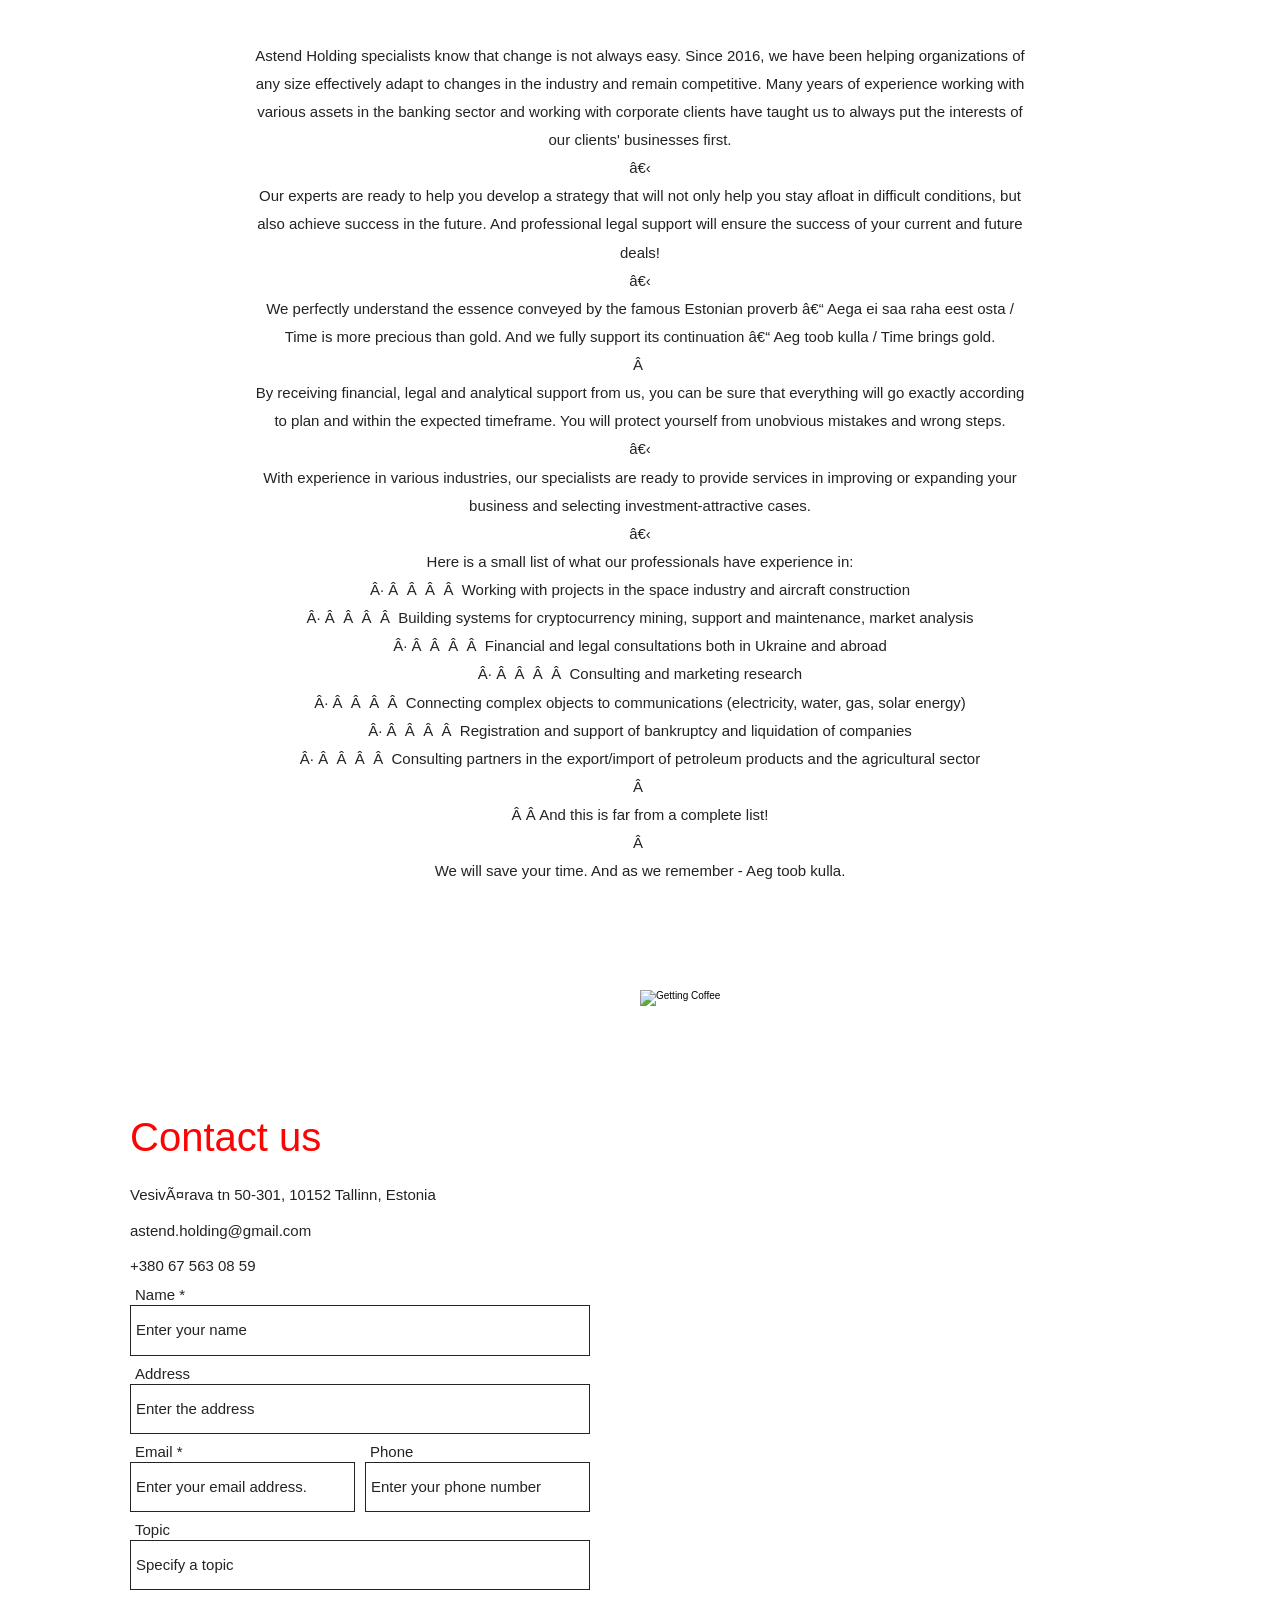
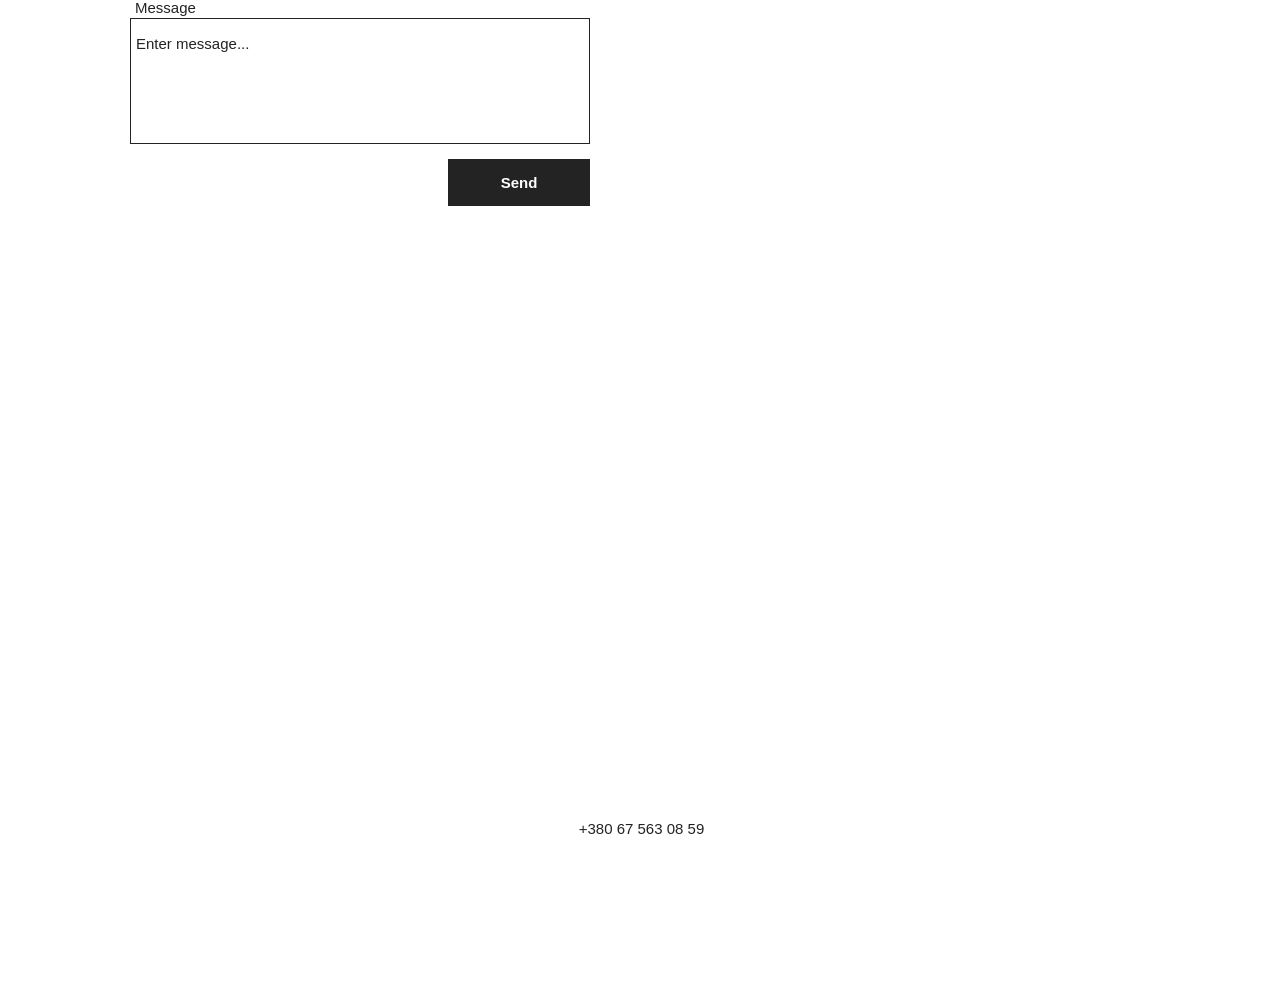
==== commit f942a6ab: "Store previous Wix-export site as backup Co-Authored-By: Claude Opus 5.5 <noreply@anthropic.com> Cla" ====
--- a/en/index.html
+++ b/en/index.html
@@ -1,68 +1,417 @@
 <!DOCTYPE html>
+
 <html lang="en">
+	
+	<!-- === Language switcher === -->
+<div class="lang-switch">
+  <a href="/index.html" class="ua">🇺🇦 UA</a> |
+  <a href="/en/index.html" class="en">🇬🇧 EN</a>
+</div>
+
+<style>
+.lang-switch {
+  position: fixed;
+  top: 10px;
+  right: 20px;
+  font-family: Arial, sans-serif;
+  font-size: 14px;
+  z-index: 9999;
+  background: rgba(255,255,255,0.8);
+  padding: 6px 10px;
+  border-radius: 8px;
+  box-shadow: 0 2px 6px rgba(0,0,0,0.1);
+}
+.lang-switch a {
+  color: #444;
+  text-decoration: none;
+  font-weight: 500;
+}
+.lang-switch a:hover {
+  color: #d62828;
+}
+.lang-switch .active {
+  font-weight: 700;
+  color: #000;
+}
+</style>
+
+<script>
+document.addEventListener("DOMContentLoaded", function() {
+  const path = window.location.pathname;
+  const uaLink = document.querySelector(".lang-switch .ua");
+  const enLink = document.querySelector(".lang-switch .en");
+  
+  if (path.startsWith("/en/")) {
+    enLink.classList.add("active");
+    uaLink.href = path.replace("/en/", "/");
+  } else {
+    uaLink.classList.add("active");
+    enLink.href = "/en" + path;
+  }
+});
+</script>
+<!-- === End language switcher === -->
+
 <head>
-<meta charset="utf-8">
-<meta name="viewport" content="width=device-width, initial-scale=1">
-<title>Astend Holding — consulting, finance, law</title>
-<meta name="description" content="Astend Holding OÜ — financial, legal and analytical services for business since 2016.">
-<link rel="icon" type="image/svg+xml" href="../assets/mark.svg">
-<link rel="preconnect" href="https://fonts.googleapis.com"><link rel="preconnect" href="https://fonts.gstatic.com" crossorigin>
-<link rel="stylesheet" href="https://fonts.googleapis.com/css2?family=Golos+Text:wght@400;500;600&family=Unbounded:wght@500;600&display=swap">
-<link rel="stylesheet" href="../assets/style.css">
-</head>
-<body>
-<a class="skip" href="#main">Skip to content</a>
-<header class="site-head"><div class="wrap">
-  <a class="brand" href="index.html"><img src="../assets/mark.svg" alt="" width="46" height="40"><span>ASTEND HOLDING<small>Consulting, finance, law</small></span></a>
-  <button class="menu-btn" aria-expanded="false" aria-controls="nav">Menu</button>
-  <nav class="nav" id="nav"><a href="index.html" aria-current="page">Home</a><a href="about.html">About</a><a href="services.html">Services</a><a href="contacts.html">Contacts</a></nav>
-  <div class="lang"><a href="../" hreflang="uk" lang="uk">UA</a><span>EN</span></div>
-</div></header>
-<main id="main">
-<section class="hero"><div class="wrap">
-  <div>
-    <h1>We help you make the right move</h1>
-    <p class="lead">Financial, legal and analytical support for business since 2016 — in Ukraine and abroad.</p>
-    <div class="actions"><a class="btn" href="#contact">Contact us</a><a class="btn ghost" href="services.html">Our services</a></div>
-    <ul class="since"><li><b>2016</b>working since</li><li><b>Tallinn</b>registered in Estonia</li></ul>
-  </div>
-  <div class="hero-mark" aria-hidden="true"><img src="../assets/mark.svg" alt=""></div>
-</div></section>
-<section class="block"><div class="wrap split">
-  <div><h2>Non-standard solutions</h2><figure class="photo" style="aspect-ratio:4/5"><img src="https://images.unsplash.com/photo-1517048676732-d65bc937f952?auto=format&fit=crop&w=900&q=80" srcset="https://images.unsplash.com/photo-1517048676732-d65bc937f952?auto=format&fit=crop&w=640&q=80 640w, https://images.unsplash.com/photo-1517048676732-d65bc937f952?auto=format&fit=crop&w=1000&q=80 1000w" sizes="(max-width:900px) 100vw, 40vw" alt="Business meeting at a table" loading="lazy" decoding="async"></figure></div>
-  <div class="prose"><p>Astend Holding specialists know that change is not always easy. Since 2016, we have been helping organizations of any size adapt to changes in their industry and stay competitive.</p><p>Years of experience with various assets in the banking sector and with corporate clients have taught us to always put our clients’ business interests first.</p><p>Our experts will help you develop a strategy that keeps you afloat in difficult conditions and leads to success in the future. Professional legal support protects your current and future deals.</p></div>
-</div></section>
-<div class="wrap photo-overlap"><figure class="photo wide" style="aspect-ratio:21/9"><img src="https://images.unsplash.com/photo-1709862366377-54b16f3e51f9?auto=format&fit=crop&w=1600&q=80" srcset="https://images.unsplash.com/photo-1709862366377-54b16f3e51f9?auto=format&fit=crop&w=640&q=80 640w, https://images.unsplash.com/photo-1709862366377-54b16f3e51f9?auto=format&fit=crop&w=1000&q=80 1000w, https://images.unsplash.com/photo-1709862366377-54b16f3e51f9?auto=format&fit=crop&w=1600&q=80 1600w, https://images.unsplash.com/photo-1709862366377-54b16f3e51f9?auto=format&fit=crop&w=2200&q=80 2200w" sizes="(max-width:900px) 100vw, 1180px" alt="Tallinn old town" loading="lazy" decoding="async"></figure></div>
-<section class="motto" lang="et"><div class="wrap"><blockquote>Aega ei saa raha eest osta. Aeg toob kulla.</blockquote><p lang="en">Time is more precious than gold. Time brings gold. We will save your time.</p></div></section><section class="block"><div class="wrap split">
-  <div><h2>Where our specialists have experience</h2><figure class="photo" style="aspect-ratio:4/3"><img src="https://images.unsplash.com/photo-1591696205602-2f950c417cb9?auto=format&fit=crop&w=900&q=80" srcset="https://images.unsplash.com/photo-1591696205602-2f950c417cb9?auto=format&fit=crop&w=640&q=80 640w, https://images.unsplash.com/photo-1591696205602-2f950c417cb9?auto=format&fit=crop&w=1000&q=80 1000w" sizes="(max-width:900px) 100vw, 40vw" alt="Chart on a laptop screen" loading="lazy" decoding="async"></figure></div>
-  <div><ul class="expertise"><li>Projects in the space industry and aircraft construction</li><li>Cryptocurrency mining systems: building, maintenance, market analysis</li><li>Financial and legal consultations in Ukraine and abroad</li><li>Consulting and marketing research</li><li>Connecting complex sites to utilities: electricity, water, gas, solar energy</li><li>Bankruptcy and liquidation of companies</li><li>Export and import of petroleum products, agriculture</li></ul><p class="note">And this is far from a complete list.</p></div>
-</div></section>
-<section class="block" style="padding-top:0"><div class="wrap split">
-  <div><h2>Services</h2><p style="color:var(--steel);max-width:34ch">We take care of financial, legal and analytical matters so you can focus on your business.</p><figure class="photo" style="aspect-ratio:4/3"><img src="https://images.unsplash.com/photo-1521791055366-0d553872125f?auto=format&fit=crop&w=900&q=80" srcset="https://images.unsplash.com/photo-1521791055366-0d553872125f?auto=format&fit=crop&w=640&q=80 640w, https://images.unsplash.com/photo-1521791055366-0d553872125f?auto=format&fit=crop&w=1000&q=80 1000w" sizes="(max-width:900px) 100vw, 40vw" alt="Signing documents" loading="lazy" decoding="async"></figure></div>
-  <div><ul class="services"><li><h3>Financial and legal advice in real estate</h3></li><li><h3>Audit of businesses, companies and real estate</h3></li><li><h3>Bankruptcy and liquidation of companies</h3></li><li><h3>Consulting</h3></li><li><h3>International law: documents and agreements outside Ukraine</h3></li><li><h3>Marketing research</h3></li></ul><p style="margin-top:36px"><a class="btn ghost" href="services.html">All services</a></p></div>
-</div></section>
-<section class="block contact" id="contact"><div class="wrap contact-grid">
-  <div><h2>Contact us</h2><p class="prose" style="color:var(--steel);max-width:36ch">Describe your task — we will reply and suggest where to start.</p>
-    <ul class="details">
-      <li><small>Address</small><address>Vesivärava tn 50-301, 10152 Tallinn, Estonia</address></li>
-      <li><small>Email</small><a href="mailto:astend.holding@gmail.com">astend.holding@gmail.com</a></li>
-      <li><small>Phone</small><a href="tel:+380675630859">+380 67 563 08 59</a></li>
-    </ul></div>
-  <form class="mail" data-subject="Enquiry from the Astend Holding website">
-    <label>Name<input name="name" data-label="Name" autocomplete="name"></label>
-    <label>Phone<input name="phone" type="tel" data-label="Phone" autocomplete="tel"></label>
-    <label class="full">Email<input name="email" type="email" data-label="Email" autocomplete="email"></label>
-    <label class="full">Subject<input name="subject"></label>
-    <label class="full">Message<textarea name="message" required></textarea></label>
-    <div class="form-foot"><button class="btn" type="submit">Write an email</button><p>Your email app will open with the message ready to send.</p></div>
-  </form>
-</div></section></main>
-<footer class="site-foot"><div class="wrap">
-  <strong>ASTEND HOLDING OÜ</strong>
-  <span>Vesivärava tn 50-301, 10152 Tallinn, Estonia</span>
-  <a href="mailto:astend.holding@gmail.com">astend.holding@gmail.com</a>
-  <a href="tel:+380675630859">+380 67 563 08 59</a>
-</div></footer>
-<script src="../assets/site.js" defer></script>
+<meta charset="utf-8"/>
+<meta content="width=device-width, initial-scale=1" id="wixDesktopViewport" name="viewport">
+<meta content="IE=edge" http-equiv="X-UA-Compatible"/>
+<meta content="Wix.com Website Builder" name="generator">
+<link href="https://static.parastorage.com/client/pfavico.ico" rel="icon" sizes="192x192" type="image/x-icon"/>
+<link href="https://static.parastorage.com/client/pfavico.ico" rel="shortcut icon" type="image/x-icon"/>
+<link href="https://static.parastorage.com/client/pfavico.ico" rel="apple-touch-icon" type="image/x-icon"/>
+<!-- Safari Pinned Tab Icon -->
+<!-- <link rel="mask-icon" href="https://static.parastorage.com/client/pfavico.ico"> -->
+<!-- Original trials -->
+<!-- Segmenter Polyfill -->
+<script>
+    if (!window.Intl || !window.Intl.Segmenter) {
+      (function() {
+        var script = document.createElement('script');
+        script.src = 'https://static.parastorage.com/unpkg/@formatjs/intl-segmenter@11.7.10/polyfill.iife.js';
+        document.head.appendChild(script);
+      })();
+    }
+  </script>
+<!-- Legacy Polyfills -->
+<script nomodule="" src="https://static.parastorage.com/unpkg/core-js-bundle@3.2.1/minified.js"></script>
+<script nomodule="" src="https://static.parastorage.com/unpkg/focus-within-polyfill@5.0.9/dist/focus-within-polyfill.js"></script>
+<!-- Performance API Polyfills -->
+<script>
+  (function () {
+    var noop = function noop() {};
+    if ("performance" in window === false) {
+      window.performance = {};
+    }
+    window.performance.mark = performance.mark || noop;
+    window.performance.measure = performance.measure || noop;
+    if ("now" in window.performance === false) {
+      var nowOffset = Date.now();
+      if (performance.timing && performance.timing.navigationStart) {
+        nowOffset = performance.timing.navigationStart;
+      }
+      window.performance.now = function now() {
+        return Date.now() - nowOffset;
+      };
+    }
+  })();
+  </script>
+<!-- Globals Definitions -->
+<script>
+    (function () {
+      var now = Date.now()
+      window.initialTimestamps = {
+        initialTimestamp: now,
+        initialRequestTimestamp: Math.round(performance.timeOrigin ? performance.timeOrigin : now - performance.now())
+      }
+
+      window.thunderboltTag = "libs-releases-GA-local"
+      window.thunderboltVersion = "1.16132.0"
+    })();
+  </script>
+<!-- Essential Viewer Model -->
+<script id="wix-essential-viewer-model" type="application/json">{"fleetConfig":{"fleetName":"wix-thunderbolt","type":"GA","code":0},"mode":{"qa":false,"enableTestApi":false,"debug":false,"ssrIndicator":false,"ssrOnly":false,"siteAssetsFallback":"enable","versionIndicator":false},"componentsLibrariesTopology":[{"artifactId":"editor-elements","namespace":"wixui","url":"https:\/\/static.parastorage.com\/services\/editor-elements\/1.14249.0"},{"artifactId":"editor-elements","namespace":"dsgnsys","url":"https:\/\/static.parastorage.com\/services\/editor-elements\/1.14249.0"}],"siteFeaturesConfigs":{"sessionManager":{"isRunningInDifferentSiteContext":false}},"language":{"userLanguage":"uk"},"siteAssets":{"clientTopology":{"mediaRootUrl":"https:\/\/static.wixstatic.com","staticMediaUrl":"https:\/\/static.wixstatic.com\/media","moduleRepoUrl":"https:\/\/static.parastorage.com\/unpkg","fileRepoUrl":"https:\/\/static.parastorage.com\/services","siteAssetsUrl":"https:\/\/siteassets.parastorage.com","pageJsonServerUrls":["https:\/\/pages.parastorage.com","https:\/\/staticorigin.wixstatic.com","https:\/\/www.astendholding.com","https:\/\/fallback.wix.com\/wix-html-editor-pages-webapp\/page"],"pathOfTBModulesInFileRepoForFallback":"wix-thunderbolt\/dist\/"}},"siteFeatures":["appMonitoring","assetsLoader","businessLogger","captcha","clickHandlerRegistrar","commonConfig","componentsLoader","componentsRegistry","consentPolicy","contentReflow","cookiesManager","cyclicTabbing","environmentWixCodeSdk","environment","locationWixCodeSdk","mpaNavigation","multilingual","navigationManager","navigationPhases","pages","panorama","renderer","reporter","router","scrollRestoration","seoWixCodeSdk","seo","sessionManager","siteMembersWixCodeSdk","siteMembers","siteScrollBlocker","siteWixCodeSdk","speculationRules","ssrCache","stores","structureApi","thunderboltInitializer","tpaCommons","translations","usedPlatformApis","warmupData","windowMessageRegistrar","windowWixCodeSdk","wixEmbedsApi","componentsReact","platform"],"site":{"externalBaseUrl":"https:\/\/www.astendholding.com","isSEO":false},"media":{"staticMediaUrl":"https:\/\/static.wixstatic.com\/media","mediaRootUrl":"https:\/\/static.wixstatic.com\/","staticVideoUrl":"https:\/\/video.wixstatic.com\/"},"requestUrl":"https:\/\/www.astendholding.com\/","rollout":{"siteAssetsVersionsRollout":false,"isDACRollout":0,"isTBRollout":false},"commonConfig":{"brand":"wix","host":"VIEWER","bsi":"","consentPolicy":{},"consentPolicyHeader":{},"siteRevision":"97","renderingFlow":"NONE","language":"uk","locale":"uk-ua"},"interactionSampleRatio":0.01,"dynamicModelUrl":"https:\/\/www.astendholding.com\/_api\/v2\/dynamicmodel","accessTokensUrl":"https:\/\/www.astendholding.com\/_api\/v1\/access-tokens","isExcludedFromSecurityExperiments":true,"experiments":{"specs.thunderbolt.hardenFetchAndXHR":true}}</script>
+<script>window.viewerModel = JSON.parse(document.getElementById('wix-essential-viewer-model').textContent)</script>
+<script>
+    window.commonConfig = viewerModel.commonConfig
+  </script>
+<script data-url="https://static.parastorage.com/services/wix-thunderbolt/dist/handleAccessTokens.inline.70d46595.bundle.min.js">(()=>{"use strict";const e=e=>"string"==typeof e?decodeURIComponent(e).toLowerCase().trimStart():e,o="client-session-bind",t=new Set([o,"client-binding","svSession","smSession","server-session-bind","wixSession2"].map((e=>e.toLowerCase()))),i=Object.getOwnPropertyDescriptor(Document.prototype,"cookie"),n=(e="")=>`${o}=; ${e} max-age=0; path=/; expires=Thu, 01 Jan 1970 00:00:01 GMT`,r=o=>{const i="string"==typeof o?o.split("=")[0].trim():o.name,n=e(i).toLowerCase();return t.has(n)},s=e=>{let o;return o="string"==typeof e?e.split(";").map((e=>e.trim())):e,o.filter((e=>!r(e)))},l="tbReady",a="security_overrideGlobals",{experiments:c,siteFeaturesConfigs:d,accessTokensUrl:g}=window.viewerModel,b=g,u={},m=(()=>{const e=document.cookie.split(";").map((e=>e.trim())).filter((e=>e?.startsWith(o)))[0]?.split("=")[1];return(()=>{const e=`domain=${location.hostname};`,o=n(),t=n(e);i.set.call(document,o),i.set.call(document,t)})(),e})();m&&(u["client-binding"]=m);let h=fetch;addEventListener(l,(function e(o){const{logger:t}=o.detail;try{window.tb.init({fetch:h,fetchHeaders:u})}catch(e){const o=new Error("TB003");t.meter(`${a}_${o.message}`,{paramsOverrides:{errorType:a,eventString:o.message}}),window?.viewerModel?.mode.debug&&console.error(e)}finally{removeEventListener(l,e),h=fetch}})),c["specs.thunderbolt.hardenFetchAndXHR"]||(window.fetchDynamicModel=()=>d.sessionManager.isRunningInDifferentSiteContext?Promise.resolve({}):fetch(b,{credentials:"same-origin",headers:u}).then((function(e){if(!e.ok)throw new Error(`[${e.status}]${e.statusText}`);return e.json()})),window.dynamicModelPromise=window.fetchDynamicModel()),Object.defineProperty(document,"cookie",{get(){const e=i.get.call(document);return s(e).join("; ")},set(o){const n=e(o.split(";")[0]);[...t].every((e=>!n?.startsWith(e.toLowerCase())))&&i.set.call(document,o)},enumerable:!0,configurable:!1}),(()=>{if(!globalThis.cookieStore)return;const e=globalThis.cookieStore.get.bind(globalThis.cookieStore),o=globalThis.cookieStore.getAll.bind(globalThis.cookieStore),i=globalThis.cookieStore.set.bind(globalThis.cookieStore),n=globalThis.cookieStore.delete.bind(globalThis.cookieStore);Object.defineProperty(globalThis.CookieStore.prototype,"get",{value:async o=>t.has(o.toLowerCase())?null:e.call(void 0,o),enumerable:!0,configurable:!1}),Object.defineProperty(globalThis.CookieStore.prototype,"getAll",{value:async()=>{const e=await o.call(void 0);return s(e)},enumerable:!0,configurable:!1}),Object.defineProperty(globalThis.CookieStore.prototype,"set",{value:async(...e)=>{const o=1===e.length?e[0].name:e[0];if(!r(o))return i.call(void 0,...e)},enumerable:!0,configurable:!1}),Object.defineProperty(globalThis.CookieStore.prototype,"delete",{value:async(...e)=>{const o=1===e.length?e[0].name:e[0];if(!r(o))return n.call(void 0,...e)},enumerable:!0,configurable:!1})})()})();
+//# sourceMappingURL=https://static.parastorage.com/services/wix-thunderbolt/dist/handleAccessTokens.inline.70d46595.bundle.min.js.map</script>
+<!-- Overriding Globals JS  -->
+<script data-url="https://static.parastorage.com/services/wix-thunderbolt/dist/overrideGlobals.inline.492f4493.bundle.min.js">(()=>{"use strict";const{ownKeys:e}=Reflect,t=["toString","toLocaleString","valueOf"],r=(r,o)=>{const n=o[r];if(!n)return;let i=!1;try{const e=Object.getOwnPropertyDescriptor(o,r);e&&(i=e.enumerable||!1)}catch(e){console.warn(`Failed to get property descriptor for key "${r}":`,e)}globalThis.defineStrictProperty(r,n,o,i);const c=n?.prototype;if(c){const e=Object.getOwnPropertyDescriptors(c);Object.keys(e).forEach((r=>{const o=e[r];o&&((e,r,o)=>{if("constructor"!==r&&"value"in o&&o.configurable&&!t.includes(String(r))){const{value:t,enumerable:n,get:i,set:c}=o,s={enumerable:n,configurable:!1,...t?{value:t,writable:!1}:{get:i,set:c}};Object.defineProperty(e,r,s)}})(c,r,o)}))}e(n).forEach((e=>{const t=Object.getOwnPropertyDescriptor(n,e);t&&(t.writable||t.configurable)&&globalThis.defineStrictProperty(e.toString(),n[e],n,t.enumerable)}))},o=e=>"string"==typeof e?decodeURIComponent(e).toLowerCase().trimStart():e,n=(e,t,r,o)=>{(e=>e?.set&&e?.get&&"function"==typeof e.set&&"function"==typeof e.get&&!e.get.toString().includes("[native code]")&&!e.set.toString().includes("[native code]"))(t)?Object.defineProperty(r||globalThis,e,{get:t.get,set:t.set,configurable:!1,enumerable:o||!1}):Object.defineProperty(r||globalThis,e,{value:t,writable:!1,configurable:!1,enumerable:o||!1})},i=()=>{const e=globalThis.open,t=document.open,r=(t,r,o)=>{const n="string"!=typeof t,i=e.call(window,t,r,o);return n||((c=t).startsWith("//")&&/(?:[a-z0-9](?:[a-z0-9-]{0,61}[a-z0-9])?\.)+[a-z0-9][a-z0-9-]{0,61}[a-z0-9]/g.test(`${location.protocol}:${c}`)&&(c=`${location.protocol}${c}`),!c.startsWith("http")||new URL(c).hostname===location.hostname)?{}:i;var c};defineStrictProperty("open",r,globalThis,!0),defineStrictProperty("open",((e,o,n)=>e?r(e,o,n):t.call(document,e,o,n)),document,!0)},c=document.createElement,s=(e,t)=>{const r=c.call(document,e,t),n=Element.prototype.setAttribute,i=Element.prototype.setAttributeNS;if("iframe"===o(e)){globalThis.defineStrictProperty("srcdoc",{get:()=>{},set:()=>{console.error("`srcdoc` is not allowed in iframe elements.")}},r,!1);const e=function(e,t){"srcdoc"!==e.toLowerCase()?n.call(r,e,t):console.error("`srcdoc` attribute is not allowed to be set.")},t=function(e,t,o){"srcdoc"!==t.toLowerCase()?i.call(r,e,t,o):console.error("`srcdoc` attribute is not allowed to be set.")};r.setAttribute=e,r.setAttributeNS=t}return r},a="client-binding",l="security_overrideGlobals",d=["/_api/v1/access-tokens","/_api/v2/dynamicmodel","/_api/one-app-session-web/v3/businesses"],p=e=>(e instanceof Headers?e.forEach(((t,r)=>{decodeURIComponent(r).toLowerCase()===a&&e.delete(r)})):Object.keys(e).forEach((t=>{decodeURIComponent(t).toLowerCase()===a&&delete e[t]})),e),u=e=>{let t=!0;const r=(e=>{let t,r;if(globalThis.Request&&e instanceof Request)t=e.url;else{if("function"!=typeof e?.toString)throw new Error("Unsupported type for url");t=e.toString()}try{return new URL(t).pathname}catch(e){return r=t.replace(/#.+/gi,"").split("?").shift(),r.startsWith("/")?r:`/${r}`}})(e),n=o(r);return d.some((e=>n.includes(e)))&&(t=!1),t},f=(e=globalThis)=>{const t=fetch;e.defineStrictProperty("fetch",(function(){const r=(o=arguments,globalThis.Request&&o[0]instanceof Request&&o[0]?.headers?p(o[0].headers):o[1]?.headers&&p(o[1].headers),o);var o;return u(arguments[0])?t.apply(e,Array.from(r)):new Promise(((e,t)=>{const r=new Error("TB002");window.fedops?.interactionStarted(r,l),t(r)}))}))};performance.mark("overrideGlobals started");const{isExcludedFromSecurityExperiments:g,experiments:b}=window.viewerModel;try{((e=globalThis)=>{Object.defineProperty(e,"defineStrictProperty",{value:n,writable:!1,enumerable:!1,configurable:!1})})(),i(),g||globalThis.defineStrictProperty("createElement",s,document,!0),b["specs.thunderbolt.hardenFetchAndXHR"]&&!g&&(f(),((e=globalThis)=>{const t=XMLHttpRequest;function r(){const e=new t,r=e.open,o=e.setRequestHeader;return e.open=function(){if(arguments.length<2||u(arguments[1]))return r.apply(e,Array.from(arguments));{const e=new Error("TB002");throw window.fedops?.interactionStarted(e,l),e}},e.setRequestHeader=function(t,r){decodeURIComponent(t).toLowerCase()!==a&&o.call(e,t,r)},e}Object.keys(t).forEach((e=>{r[e]=t[e]})),e.defineStrictProperty("XMLHttpRequest",r)})()),b["specs.thunderbolt.removeServiceWorker"]&&(()=>{if(navigator&&"serviceWorker"in navigator)navigator.serviceWorker.register=()=>console.log("Service worker registration is not allowed"),Promise.resolve()})(),(e=>{let t=[],o=[];o=o.concat(["TextEncoder","TextDecoder"]),e||(o=o.concat(["XMLHttpRequestEventTarget","EventTarget"])),o=o.concat(["URL","JSON"]),e||(t=t.concat(["addEventListener","removeEventListener"])),t=t.concat(["encodeURI","encodeURIComponent","decodeURI","decodeURIComponent"]),o=o.concat(["String","Number"]),e||o.push("Object"),o=o.concat(["Reflect"]),t.forEach((e=>{Object.freeze(globalThis[e]),["addEventListener","removeEventListener"].includes(e)&&globalThis.defineStrictProperty(e,document[e],document,!0),globalThis.defineStrictProperty(e,globalThis[e],globalThis,!0)})),o.forEach((e=>{r(e,globalThis)}))})(g),g||(defineStrictProperty("preventStringArgument",((e,t,r)=>{const o=r||globalThis,n=o[e];defineStrictProperty(e,(function(){const r=Array.from(arguments);if("string"!=typeof r[t])return n.apply(o,r);console.warn(`Calling ${e} with a String Argument at index ${t} is not allowed`)}),o)})),preventStringArgument("setTimeout",0),preventStringArgument("setInterval",0))}catch(e){window?.viewerModel?.mode.debug&&console.error(e);const t=new Error("TB006");window.fedops?.reportError(t,"security_overrideGlobals"),window.Sentry?window.Sentry.captureException(t):globalThis.defineStrictProperty("sentryBuffer",[t],window,!1)}performance.mark("overrideGlobals ended")})();
+//# sourceMappingURL=https://static.parastorage.com/services/wix-thunderbolt/dist/overrideGlobals.inline.492f4493.bundle.min.js.map</script>
+<script>
+    window.commonConfig = viewerModel.commonConfig
+
+	
+  </script>
+<!-- Initial CSS -->
+<style data-url="https://static.parastorage.com/services/wix-thunderbolt/dist/main.c00ad876.min.css">@keyframes slide-horizontal-new{0%{transform:translateX(100%)}}@keyframes slide-horizontal-old{80%{opacity:1}to{opacity:0;transform:translateX(-100%)}}@keyframes slide-vertical-new{0%{transform:translateY(-100%)}}@keyframes slide-vertical-old{80%{opacity:1}to{opacity:0;transform:translateY(100%)}}@keyframes out-in-new{0%{opacity:0}}@keyframes out-in-old{to{opacity:0}}:root:active-view-transition{view-transition-name:none}::view-transition{pointer-events:none}:root:active-view-transition::view-transition-new(page-group),:root:active-view-transition::view-transition-old(page-group){animation-duration:.6s;cursor:wait;pointer-events:all}:root:active-view-transition-type(SlideHorizontal)::view-transition-old(page-group){animation:slide-horizontal-old .6s cubic-bezier(.83,0,.17,1) forwards;mix-blend-mode:normal}:root:active-view-transition-type(SlideHorizontal)::view-transition-new(page-group){animation:slide-horizontal-new .6s cubic-bezier(.83,0,.17,1) backwards;mix-blend-mode:normal}:root:active-view-transition-type(SlideVertical)::view-transition-old(page-group){animation:slide-vertical-old .6s cubic-bezier(.83,0,.17,1) forwards;mix-blend-mode:normal}:root:active-view-transition-type(SlideVertical)::view-transition-new(page-group){animation:slide-vertical-new .6s cubic-bezier(.83,0,.17,1) backwards;mix-blend-mode:normal}:root:active-view-transition-type(OutIn)::view-transition-old(page-group){animation:out-in-old .35s cubic-bezier(.64,0,.78,0) forwards}:root:active-view-transition-type(OutIn)::view-transition-new(page-group){animation:out-in-new .35s cubic-bezier(.22,1,.36,1) .35s backwards}@media(prefers-reduced-motion:reduce){::view-transition-group(*),::view-transition-new(*),::view-transition-old(*){animation:none!important}}body,html{background:transparent;border:0;margin:0;outline:0;padding:0;vertical-align:baseline}body{--scrollbar-width:0px;font-family:Arial,Helvetica,sans-serif;font-size:10px}body,html{height:100%}body{overflow-x:auto;overflow-y:scroll}body:not(.responsive) #site-root{min-width:var(--site-width);width:100%}body:not([data-js-loaded]) [data-hide-prejs]{visibility:hidden}wix-interact-element{display:contents}#SITE_CONTAINER{position:relative}:root{--one-unit:1vw;--section-max-width:9999px;--spx-stopper-max:9999px;--spx-stopper-min:0px;--browser-zoom:1}@supports(-webkit-appearance:none) and (stroke-color:transparent){:root{--safari-sticky-fix:opacity;--experimental-safari-sticky-fix:translateZ(0)}}@supports(container-type:inline-size){:root{--one-unit:1cqw}}[id^=oldHoverBox-]{mix-blend-mode:plus-lighter;transition:opacity .5s ease,visibility .5s ease}[data-mesh-id$=inlineContent-gridContainer]:has(>[id^=oldHoverBox-]){isolation:isolate}</style>
+<style data-url="https://static.parastorage.com/services/wix-thunderbolt/dist/main.renderer.4967b6bf.min.css">a,abbr,acronym,address,applet,b,big,blockquote,button,caption,center,cite,code,dd,del,dfn,div,dl,dt,em,fieldset,font,footer,form,h1,h2,h3,h4,h5,h6,header,i,iframe,img,ins,kbd,label,legend,li,nav,object,ol,p,pre,q,s,samp,section,small,span,strike,strong,sub,sup,table,tbody,td,tfoot,th,thead,title,tr,tt,u,ul,var{background:transparent;border:0;margin:0;outline:0;padding:0;vertical-align:baseline}input,select,textarea{box-sizing:border-box;font-family:Helvetica,Arial,sans-serif}ol,ul{list-style:none}blockquote,q{quotes:none}ins{text-decoration:none}del{text-decoration:line-through}table{border-collapse:collapse;border-spacing:0}a{cursor:pointer;text-decoration:none}.testStyles{overflow-y:hidden}.reset-button{-webkit-appearance:none;background:none;border:0;color:inherit;font:inherit;line-height:normal;outline:0;overflow:visible;padding:0;-webkit-user-select:none;-moz-user-select:none;-ms-user-select:none}:focus{outline:none}body.device-mobile-optimized:not(.disable-site-overflow){overflow-x:hidden;overflow-y:scroll}body.device-mobile-optimized:not(.responsive) #SITE_CONTAINER{margin-left:auto;margin-right:auto;overflow-x:visible;position:relative;width:320px}body.device-mobile-optimized:not(.responsive):not(.blockSiteScrolling) #SITE_CONTAINER{margin-top:0}body.device-mobile-optimized>*{max-width:100%!important}body.device-mobile-optimized #site-root{overflow-x:hidden;overflow-y:hidden}@supports(overflow:clip){body.device-mobile-optimized #site-root{overflow-x:clip;overflow-y:clip}}body.device-mobile-non-optimized #SITE_CONTAINER #site-root{overflow-x:clip;overflow-y:clip}body.device-mobile-non-optimized.fullScreenMode{background-color:#5f6360}body.device-mobile-non-optimized.fullScreenMode #MOBILE_ACTIONS_MENU,body.device-mobile-non-optimized.fullScreenMode #SITE_BACKGROUND,body.device-mobile-non-optimized.fullScreenMode #site-root,body.fullScreenMode #WIX_ADS{visibility:hidden}body.fullScreenMode{overflow-x:hidden!important;overflow-y:hidden!important}body.fullScreenMode.device-mobile-optimized #TINY_MENU{opacity:0;pointer-events:none}body.fullScreenMode-scrollable.device-mobile-optimized{overflow-x:hidden!important;overflow-y:auto!important}body.fullScreenMode-scrollable.device-mobile-optimized #masterPage,body.fullScreenMode-scrollable.device-mobile-optimized #site-root{overflow-x:hidden!important;overflow-y:hidden!important}body.fullScreenMode-scrollable.device-mobile-optimized #SITE_BACKGROUND,body.fullScreenMode-scrollable.device-mobile-optimized #masterPage{height:auto!important}body.fullScreenMode-scrollable.device-mobile-optimized #masterPage.mesh-layout{height:0!important}body.blockSiteScrolling,body.siteScrollingBlocked{position:fixed;width:100%}body.blockSiteScrolling:not(.disable-site-scroll-block-margin) #SITE_CONTAINER{margin-top:calc(var(--blocked-site-scroll-margin-top)*-1)}body.blockSiteScrolling:not(.disable-site-scroll-block-margin):not(.responsive) #WIX_ADS{margin-top:var(--blocked-site-scroll-margin-top)}#site-root{margin:0 auto;min-height:100%;position:relative;top:var(--wix-ads-height)}#site-root img:not([src]){visibility:hidden}#site-root svg img:not([src]){visibility:visible}.auto-generated-link{color:inherit}#SCROLL_TO_BOTTOM,#SCROLL_TO_TOP{height:0}.has-click-trigger{cursor:pointer}.fullScreenOverlay{bottom:0;display:flex;justify-content:center;left:0;overflow-y:hidden;position:fixed;right:0;top:-60px;z-index:1005}.fullScreenOverlay>.fullScreenOverlayContent{bottom:0;left:0;margin:0 auto;overflow:hidden;position:absolute;right:0;top:60px;transform:translateZ(0)}[data-mesh-id$=centeredContent],[data-mesh-id$=form],[data-mesh-id$=inlineContent]{pointer-events:none;position:relative}[data-mesh-id$=-gridWrapper],[data-mesh-id$=-rotated-wrapper]{pointer-events:none}[data-mesh-id$=-gridContainer]>*,[data-mesh-id$=-rotated-wrapper]>*,[data-mesh-id$=inlineContent]>:not([data-mesh-id$=-gridContainer]){pointer-events:auto}.device-mobile-optimized #masterPage.mesh-layout #SOSP_CONTAINER_CUSTOM_ID{grid-area:2/1/3/2;-ms-grid-row:2;position:relative}#masterPage.mesh-layout{-ms-grid-rows:max-content max-content min-content max-content;-ms-grid-columns:100%;align-items:start;display:-ms-grid;display:grid;grid-template-columns:100%;grid-template-rows:max-content max-content min-content max-content;justify-content:stretch}#masterPage.mesh-layout #PAGES_CONTAINER,#masterPage.mesh-layout #SITE_FOOTER-placeholder,#masterPage.mesh-layout #SITE_FOOTER_WRAPPER,#masterPage.mesh-layout #SITE_HEADER-placeholder,#masterPage.mesh-layout #SITE_HEADER_WRAPPER,#masterPage.mesh-layout #SOSP_CONTAINER_CUSTOM_ID[data-state~=mobileView],#masterPage.mesh-layout #soapAfterPagesContainer,#masterPage.mesh-layout #soapBeforePagesContainer{-ms-grid-row-align:start;-ms-grid-column-align:start;-ms-grid-column:1}#masterPage.mesh-layout #SITE_HEADER-placeholder,#masterPage.mesh-layout #SITE_HEADER_WRAPPER{grid-area:1/1/2/2;-ms-grid-row:1}#masterPage.mesh-layout #PAGES_CONTAINER,#masterPage.mesh-layout #soapAfterPagesContainer,#masterPage.mesh-layout #soapBeforePagesContainer{grid-area:3/1/4/2;-ms-grid-row:3}#masterPage.mesh-layout #soapAfterPagesContainer,#masterPage.mesh-layout #soapBeforePagesContainer{width:100%}#masterPage.mesh-layout #PAGES_CONTAINER{align-self:stretch}#masterPage.mesh-layout main#PAGES_CONTAINER{display:block}#masterPage.mesh-layout #SITE_FOOTER-placeholder,#masterPage.mesh-layout #SITE_FOOTER_WRAPPER{grid-area:4/1/5/2;-ms-grid-row:4}#masterPage.mesh-layout #SITE_PAGES,#masterPage.mesh-layout [data-mesh-id=PAGES_CONTAINERcenteredContent],#masterPage.mesh-layout [data-mesh-id=PAGES_CONTAINERinlineContent]{height:100%}#masterPage.mesh-layout.desktop>*{width:100%}#masterPage.mesh-layout #PAGES_CONTAINER,#masterPage.mesh-layout #SITE_FOOTER,#masterPage.mesh-layout #SITE_FOOTER_WRAPPER,#masterPage.mesh-layout #SITE_HEADER,#masterPage.mesh-layout #SITE_HEADER_WRAPPER,#masterPage.mesh-layout #SITE_PAGES,#masterPage.mesh-layout #masterPageinlineContent{position:relative}#masterPage.mesh-layout #SITE_HEADER{grid-area:1/1/2/2}#masterPage.mesh-layout #SITE_FOOTER{grid-area:4/1/5/2}#masterPage.mesh-layout.overflow-x-clip #SITE_FOOTER,#masterPage.mesh-layout.overflow-x-clip #SITE_HEADER{overflow-x:clip}[data-z-counter]{z-index:0}[data-z-counter="0"]{z-index:auto}.wixSiteProperties{-webkit-font-smoothing:antialiased;-moz-osx-font-smoothing:grayscale}:root{--wst-button-color-fill-primary:rgb(var(--color_48));--wst-button-color-border-primary:rgb(var(--color_49));--wst-button-color-text-primary:rgb(var(--color_50));--wst-button-color-fill-primary-hover:rgb(var(--color_51));--wst-button-color-border-primary-hover:rgb(var(--color_52));--wst-button-color-text-primary-hover:rgb(var(--color_53));--wst-button-color-fill-primary-disabled:rgb(var(--color_54));--wst-button-color-border-primary-disabled:rgb(var(--color_55));--wst-button-color-text-primary-disabled:rgb(var(--color_56));--wst-button-color-fill-secondary:rgb(var(--color_57));--wst-button-color-border-secondary:rgb(var(--color_58));--wst-button-color-text-secondary:rgb(var(--color_59));--wst-button-color-fill-secondary-hover:rgb(var(--color_60));--wst-button-color-border-secondary-hover:rgb(var(--color_61));--wst-button-color-text-secondary-hover:rgb(var(--color_62));--wst-button-color-fill-secondary-disabled:rgb(var(--color_63));--wst-button-color-border-secondary-disabled:rgb(var(--color_64));--wst-button-color-text-secondary-disabled:rgb(var(--color_65));--wst-color-fill-base-1:rgb(var(--color_36));--wst-color-fill-base-2:rgb(var(--color_37));--wst-color-fill-base-shade-1:rgb(var(--color_38));--wst-color-fill-base-shade-2:rgb(var(--color_39));--wst-color-fill-base-shade-3:rgb(var(--color_40));--wst-color-fill-accent-1:rgb(var(--color_41));--wst-color-fill-accent-2:rgb(var(--color_42));--wst-color-fill-accent-3:rgb(var(--color_43));--wst-color-fill-accent-4:rgb(var(--color_44));--wst-color-fill-background-primary:rgb(var(--color_11));--wst-color-fill-background-secondary:rgb(var(--color_12));--wst-color-text-primary:rgb(var(--color_15));--wst-color-text-secondary:rgb(var(--color_14));--wst-color-action:rgb(var(--color_18));--wst-color-disabled:rgb(var(--color_39));--wst-color-title:rgb(var(--color_45));--wst-color-subtitle:rgb(var(--color_46));--wst-color-line:rgb(var(--color_47));--wst-font-style-h2:var(--font_2);--wst-font-style-h3:var(--font_3);--wst-font-style-h4:var(--font_4);--wst-font-style-h5:var(--font_5);--wst-font-style-h6:var(--font_6);--wst-font-style-body-large:var(--font_7);--wst-font-style-body-medium:var(--font_8);--wst-font-style-body-small:var(--font_9);--wst-font-style-body-x-small:var(--font_10);--wst-color-custom-1:rgb(var(--color_13));--wst-color-custom-2:rgb(var(--color_16));--wst-color-custom-3:rgb(var(--color_17));--wst-color-custom-4:rgb(var(--color_19));--wst-color-custom-5:rgb(var(--color_20));--wst-color-custom-6:rgb(var(--color_21));--wst-color-custom-7:rgb(var(--color_22));--wst-color-custom-8:rgb(var(--color_23));--wst-color-custom-9:rgb(var(--color_24));--wst-color-custom-10:rgb(var(--color_25));--wst-color-custom-11:rgb(var(--color_26));--wst-color-custom-12:rgb(var(--color_27));--wst-color-custom-13:rgb(var(--color_28));--wst-color-custom-14:rgb(var(--color_29));--wst-color-custom-15:rgb(var(--color_30));--wst-color-custom-16:rgb(var(--color_31));--wst-color-custom-17:rgb(var(--color_32));--wst-color-custom-18:rgb(var(--color_33));--wst-color-custom-19:rgb(var(--color_34));--wst-color-custom-20:rgb(var(--color_35))}</style>
+<meta content="telephone=no" name="format-detection"/>
+<meta content="skype_toolbar_parser_compatible" name="skype_toolbar"/>
+<!--pageHtmlEmbeds.head start-->
+<script id="pageHtmlEmbeds.head start" type="wix/htmlEmbeds"></script>
+<script id="pageHtmlEmbeds.head end" type="wix/htmlEmbeds"></script>
+<!--pageHtmlEmbeds.head end-->
+<!-- head performance data start -->
+<!-- head performance data end -->
+<meta content="bc9d8a01-ebd5-4f58-b1cb-dcf7b8fb328f" http-equiv="X-Wix-Meta-Site-Id"/>
+<meta content="e08abb7f-c16b-4805-b207-ed29e4188169" http-equiv="X-Wix-Application-Instance-Id"/>
+<meta content="97" http-equiv="X-Wix-Published-Version">
+<meta content="bug" http-equiv="etag">
+<!-- render-head end -->
+<style data-href="https://static.parastorage.com/services/editor-elements-library/dist/thunderbolt/rb_wixui.thunderbolt_bootstrap.a1b00b19.min.css">.cwL6XW{cursor:pointer}.sNF2R0{opacity:0}.hLoBV3{transition:opacity var(--transition-duration) cubic-bezier(.37,0,.63,1)}.Rdf41z,.hLoBV3{opacity:1}.ftlZWo{transition:opacity var(--transition-duration) cubic-bezier(.37,0,.63,1)}.ATGlOr,.ftlZWo{opacity:0}.KQSXD0{transition:opacity var(--transition-duration) cubic-bezier(.64,0,.78,0)}.KQSXD0,.pagQKE{opacity:1}._6zG5H{opacity:0;transition:opacity var(--transition-duration) cubic-bezier(.22,1,.36,1)}.BB49uC{transform:translateX(100%)}.j9xE1V{transition:transform var(--transition-duration) cubic-bezier(.87,0,.13,1)}.ICs7Rs,.j9xE1V{transform:translateX(0)}.DxijZJ{transition:transform var(--transition-duration) cubic-bezier(.87,0,.13,1)}.B5kjYq,.DxijZJ{transform:translateX(-100%)}.cJijIV{transition:transform var(--transition-duration) cubic-bezier(.87,0,.13,1)}.cJijIV,.hOxaWM{transform:translateX(0)}.T9p3fN{transform:translateX(100%);transition:transform var(--transition-duration) cubic-bezier(.87,0,.13,1)}.qDxYJm{transform:translateY(100%)}.aA9V0P{transition:transform var(--transition-duration) cubic-bezier(.87,0,.13,1)}.YPXPAS,.aA9V0P{transform:translateY(0)}.Xf2zsA{transition:transform var(--transition-duration) cubic-bezier(.87,0,.13,1)}.Xf2zsA,.y7Kt7s{transform:translateY(-100%)}.EeUgMu{transition:transform var(--transition-duration) cubic-bezier(.87,0,.13,1)}.EeUgMu,.fdHrtm{transform:translateY(0)}.WIFaG4{transform:translateY(100%);transition:transform var(--transition-duration) cubic-bezier(.87,0,.13,1)}body:not(.responsive) .JsJXaX{overflow-x:clip}:root:active-view-transition .JsJXaX{view-transition-name:page-group}.AnQkDU{display:grid;grid-template-columns:1fr;grid-template-rows:1fr;height:100%}.AnQkDU>div{align-self:stretch!important;grid-area:1/1/2/2;justify-self:stretch!important}.StylableButton2545352419__root{-archetype:box;border:none;box-sizing:border-box;cursor:pointer;display:block;height:100%;min-height:10px;min-width:10px;padding:0;touch-action:manipulation;width:100%}.StylableButton2545352419__root[disabled]{pointer-events:none}.StylableButton2545352419__root:not(:hover):not([disabled]).StylableButton2545352419--hasBackgroundColor{background-color:var(--corvid-background-color)!important}.StylableButton2545352419__root:hover:not([disabled]).StylableButton2545352419--hasHoverBackgroundColor{background-color:var(--corvid-hover-background-color)!important}.StylableButton2545352419__root:not(:hover)[disabled].StylableButton2545352419--hasDisabledBackgroundColor{background-color:var(--corvid-disabled-background-color)!important}.StylableButton2545352419__root:not(:hover):not([disabled]).StylableButton2545352419--hasBorderColor{border-color:var(--corvid-border-color)!important}.StylableButton2545352419__root:hover:not([disabled]).StylableButton2545352419--hasHoverBorderColor{border-color:var(--corvid-hover-border-color)!important}.StylableButton2545352419__root:not(:hover)[disabled].StylableButton2545352419--hasDisabledBorderColor{border-color:var(--corvid-disabled-border-color)!important}.StylableButton2545352419__root.StylableButton2545352419--hasBorderRadius{border-radius:var(--corvid-border-radius)!important}.StylableButton2545352419__root.StylableButton2545352419--hasBorderWidth{border-width:var(--corvid-border-width)!important}.StylableButton2545352419__root:not(:hover):not([disabled]).StylableButton2545352419--hasColor,.StylableButton2545352419__root:not(:hover):not([disabled]).StylableButton2545352419--hasColor .StylableButton2545352419__label{color:var(--corvid-color)!important}.StylableButton2545352419__root:hover:not([disabled]).StylableButton2545352419--hasHoverColor,.StylableButton2545352419__root:hover:not([disabled]).StylableButton2545352419--hasHoverColor .StylableButton2545352419__label{color:var(--corvid-hover-color)!important}.StylableButton2545352419__root:not(:hover)[disabled].StylableButton2545352419--hasDisabledColor,.StylableButton2545352419__root:not(:hover)[disabled].StylableButton2545352419--hasDisabledColor .StylableButton2545352419__label{color:var(--corvid-disabled-color)!important}.StylableButton2545352419__link{-archetype:box;box-sizing:border-box;color:#000;text-decoration:none}.StylableButton2545352419__container{align-items:center;display:flex;flex-basis:auto;flex-direction:row;flex-grow:1;height:100%;justify-content:center;overflow:hidden;transition:all .2s ease,visibility 0s;width:100%}.StylableButton2545352419__label{-archetype:text;-controller-part-type:LayoutChildDisplayDropdown,LayoutFlexChildSpacing(first);max-width:100%;min-width:1.8em;overflow:hidden;text-align:center;text-overflow:ellipsis;transition:inherit;white-space:nowrap}.StylableButton2545352419__root.StylableButton2545352419--isMaxContent .StylableButton2545352419__label{text-overflow:unset}.StylableButton2545352419__root.StylableButton2545352419--isWrapText .StylableButton2545352419__label{min-width:10px;overflow-wrap:break-word;white-space:break-spaces;word-break:break-word}.StylableButton2545352419__icon{-archetype:icon;-controller-part-type:LayoutChildDisplayDropdown,LayoutFlexChildSpacing(last);flex-shrink:0;height:50px;min-width:1px;transition:inherit}.StylableButton2545352419__icon.StylableButton2545352419--override{display:block!important}.StylableButton2545352419__icon svg,.StylableButton2545352419__icon>span{display:flex;height:inherit;width:inherit}.StylableButton2545352419__root:not(:hover):not([disalbed]).StylableButton2545352419--hasIconColor .StylableButton2545352419__icon svg{fill:var(--corvid-icon-color)!important;stroke:var(--corvid-icon-color)!important}.StylableButton2545352419__root:hover:not([disabled]).StylableButton2545352419--hasHoverIconColor .StylableButton2545352419__icon svg{fill:var(--corvid-hover-icon-color)!important;stroke:var(--corvid-hover-icon-color)!important}.StylableButton2545352419__root:not(:hover)[disabled].StylableButton2545352419--hasDisabledIconColor .StylableButton2545352419__icon svg{fill:var(--corvid-disabled-icon-color)!important;stroke:var(--corvid-disabled-icon-color)!important}.aeyn4z{bottom:0;left:0;position:absolute;right:0;top:0}.qQrFOK{cursor:pointer}.VDJedC{-webkit-tap-highlight-color:rgba(0,0,0,0);fill:var(--corvid-fill-color,var(--fill));fill-opacity:var(--fill-opacity);stroke:var(--corvid-stroke-color,var(--stroke));stroke-opacity:var(--stroke-opacity);stroke-width:var(--stroke-width);filter:var(--drop-shadow,none);opacity:var(--opacity);transform:var(--flip)}.VDJedC,.VDJedC svg{bottom:0;left:0;position:absolute;right:0;top:0}.VDJedC svg{height:var(--svg-calculated-height,100%);margin:auto;padding:var(--svg-calculated-padding,0);width:var(--svg-calculated-width,100%)}.VDJedC svg:not([data-type=ugc]){overflow:visible}.l4CAhn *{vector-effect:non-scaling-stroke}.Z_l5lU{-webkit-text-size-adjust:100%;-moz-text-size-adjust:100%;text-size-adjust:100%}ol.font_100,ul.font_100{color:#080808;font-family:"Arial, Helvetica, sans-serif",serif;font-size:10px;font-style:normal;font-variant:normal;font-weight:400;letter-spacing:normal;line-height:normal;margin:0;text-decoration:none}ol.font_100 li,ul.font_100 li{margin-bottom:12px}ol.wix-list-text-align,ul.wix-list-text-align{list-style-position:inside}ol.wix-list-text-align h1,ol.wix-list-text-align h2,ol.wix-list-text-align h3,ol.wix-list-text-align h4,ol.wix-list-text-align h5,ol.wix-list-text-align h6,ol.wix-list-text-align p,ul.wix-list-text-align h1,ul.wix-list-text-align h2,ul.wix-list-text-align h3,ul.wix-list-text-align h4,ul.wix-list-text-align h5,ul.wix-list-text-align h6,ul.wix-list-text-align p{display:inline}.HQSswv{cursor:pointer}.yi6otz{clip:rect(0 0 0 0);border:0;height:1px;margin:-1px;overflow:hidden;padding:0;position:absolute;width:1px}.zQ9jDz [data-attr-richtext-marker=true]{display:block}.zQ9jDz [data-attr-richtext-marker=true] table{border-collapse:collapse;margin:15px 0;width:100%}.zQ9jDz [data-attr-richtext-marker=true] table td{padding:12px;position:relative}.zQ9jDz [data-attr-richtext-marker=true] table td:after{border-bottom:1px solid currentColor;border-left:1px solid currentColor;bottom:0;content:"";left:0;opacity:.2;position:absolute;right:0;top:0}.zQ9jDz [data-attr-richtext-marker=true] table tr td:last-child:after{border-right:1px solid currentColor}.zQ9jDz [data-attr-richtext-marker=true] table tr:first-child td:after{border-top:1px solid currentColor}@supports(-webkit-appearance:none) and (stroke-color:transparent){.qvSjx3>*>:first-child{vertical-align:top}}@supports(-webkit-touch-callout:none){.qvSjx3>*>:first-child{vertical-align:top}}.LkZBpT :is(p,h1,h2,h3,h4,h5,h6,ul,ol,span[data-attr-richtext-marker],blockquote,div) [class$=rich-text__text],.LkZBpT :is(p,h1,h2,h3,h4,h5,h6,ul,ol,span[data-attr-richtext-marker],blockquote,div)[class$=rich-text__text]{color:var(--corvid-color,currentColor)}.LkZBpT :is(p,h1,h2,h3,h4,h5,h6,ul,ol,span[data-attr-richtext-marker],blockquote,div) span[style*=color]{color:var(--corvid-color,currentColor)!important}.Kbom4H{direction:var(--text-direction);min-height:var(--min-height);min-width:var(--min-width)}.Kbom4H .upNqi2{word-wrap:break-word;height:100%;overflow-wrap:break-word;position:relative;width:100%}.Kbom4H .upNqi2 ul{list-style:disc inside}.Kbom4H .upNqi2 li{margin-bottom:12px}.MMl86N blockquote,.MMl86N div,.MMl86N h1,.MMl86N h2,.MMl86N h3,.MMl86N h4,.MMl86N h5,.MMl86N h6,.MMl86N p{letter-spacing:normal;line-height:normal}.gYHZuN{min-height:var(--min-height);min-width:var(--min-width)}.gYHZuN .upNqi2{word-wrap:break-word;height:100%;overflow-wrap:break-word;position:relative;width:100%}.gYHZuN .upNqi2 ol,.gYHZuN .upNqi2 ul{letter-spacing:normal;line-height:normal;margin-inline-start:.5em;padding-inline-start:1.3em}.gYHZuN .upNqi2 ul{list-style-type:disc}.gYHZuN .upNqi2 ol{list-style-type:decimal}.gYHZuN .upNqi2 ol ul,.gYHZuN .upNqi2 ul ul{line-height:normal;list-style-type:circle}.gYHZuN .upNqi2 ol ol ul,.gYHZuN .upNqi2 ol ul ul,.gYHZuN .upNqi2 ul ol ul,.gYHZuN .upNqi2 ul ul ul{line-height:normal;list-style-type:square}.gYHZuN .upNqi2 li{font-style:inherit;font-weight:inherit;letter-spacing:normal;line-height:inherit}.gYHZuN .upNqi2 h1,.gYHZuN .upNqi2 h2,.gYHZuN .upNqi2 h3,.gYHZuN .upNqi2 h4,.gYHZuN .upNqi2 h5,.gYHZuN .upNqi2 h6,.gYHZuN .upNqi2 p{letter-spacing:normal;line-height:normal;margin-block:0;margin:0}.gYHZuN .upNqi2 a{color:inherit}.MMl86N,.ku3DBC{word-wrap:break-word;direction:var(--text-direction);min-height:var(--min-height);min-width:var(--min-width);mix-blend-mode:var(--blendMode,normal);overflow-wrap:break-word;pointer-events:none;text-align:start;text-shadow:var(--textOutline,0 0 transparent),var(--textShadow,0 0 transparent);text-transform:var(--textTransform,"none")}.MMl86N>*,.ku3DBC>*{pointer-events:auto}.MMl86N li,.ku3DBC li{font-style:inherit;font-weight:inherit;letter-spacing:normal;line-height:inherit}.MMl86N ol,.MMl86N ul,.ku3DBC ol,.ku3DBC ul{letter-spacing:normal;line-height:normal;margin-inline-end:0;margin-inline-start:.5em}.MMl86N:not(.Vq6kJx) ol,.MMl86N:not(.Vq6kJx) ul,.ku3DBC:not(.Vq6kJx) ol,.ku3DBC:not(.Vq6kJx) ul{padding-inline-end:0;padding-inline-start:1.3em}.MMl86N ul,.ku3DBC ul{list-style-type:disc}.MMl86N ol,.ku3DBC ol{list-style-type:decimal}.MMl86N ol ul,.MMl86N ul ul,.ku3DBC ol ul,.ku3DBC ul ul{list-style-type:circle}.MMl86N ol ol ul,.MMl86N ol ul ul,.MMl86N ul ol ul,.MMl86N ul ul ul,.ku3DBC ol ol ul,.ku3DBC ol ul ul,.ku3DBC ul ol ul,.ku3DBC ul ul ul{list-style-type:square}.MMl86N blockquote,.MMl86N div,.MMl86N h1,.MMl86N h2,.MMl86N h3,.MMl86N h4,.MMl86N h5,.MMl86N h6,.MMl86N p,.ku3DBC blockquote,.ku3DBC div,.ku3DBC h1,.ku3DBC h2,.ku3DBC h3,.ku3DBC h4,.ku3DBC h5,.ku3DBC h6,.ku3DBC p{margin-block:0;margin:0}.MMl86N a,.ku3DBC a{color:inherit}.Vq6kJx li{margin-inline-end:0;margin-inline-start:1.3em}.Vd6aQZ{overflow:hidden;padding:0;pointer-events:none;white-space:nowrap}.mHZSwn{display:none}.lvxhkV{bottom:0;left:0;position:absolute;right:0;top:0;width:100%}.QJjwEo{transform:translateY(-100%);transition:.2s ease-in}.kdBXfh{transition:.2s}.MP52zt{opacity:0;transition:.2s ease-in}.MP52zt.Bhu9m5{z-index:-1!important}.LVP8Wf{opacity:1;transition:.2s}.VrZrC0{height:auto}.VrZrC0,.cKxVkc{position:relative;width:100%}:host(:not(.device-mobile-optimized)) .vlM3HR,body:not(.device-mobile-optimized) .vlM3HR{margin-left:calc((100% - var(--site-width))/2);width:var(--site-width)}.AT7o0U[data-focuscycled=active]{outline:1px solid transparent}.AT7o0U[data-focuscycled=active]:not(:focus-within){outline:2px solid transparent;transition:outline .01s ease}.AT7o0U .vlM3HR{bottom:0;left:0;position:absolute;right:0;top:0}.Tj01hh,.jhxvbR{display:block;height:100%;width:100%}.jhxvbR img{max-width:var(--wix-img-max-width,100%)}.jhxvbR[data-animate-blur] img{filter:blur(9px);transition:filter .8s ease-in}.jhxvbR[data-animate-blur] img[data-load-done]{filter:none}.WzbAF8{direction:var(--direction)}.WzbAF8 .mpGTIt .O6KwRn{display:var(--item-display);height:var(--item-size);margin-block:var(--item-margin-block);margin-inline:var(--item-margin-inline);width:var(--item-size)}.WzbAF8 .mpGTIt .O6KwRn:last-child{margin-block:0;margin-inline:0}.WzbAF8 .mpGTIt .O6KwRn .oRtuWN{display:block}.WzbAF8 .mpGTIt .O6KwRn .oRtuWN .YaS0jR{height:var(--item-size);width:var(--item-size)}.WzbAF8 .mpGTIt{height:100%;position:absolute;white-space:nowrap;width:100%}:host(.device-mobile-optimized) .WzbAF8 .mpGTIt,body.device-mobile-optimized .WzbAF8 .mpGTIt{white-space:normal}.big2ZD{display:grid;grid-template-columns:1fr;grid-template-rows:1fr;height:calc(100% - var(--wix-ads-height));left:0;margin-top:var(--wix-ads-height);position:fixed;top:0;width:100%}.SHHiV9,.big2ZD{pointer-events:none;z-index:var(--pinned-layer-in-container,var(--above-all-in-container))}</style>
+<style data-href="https://static.parastorage.com/services/editor-elements-library/dist/thunderbolt/rb_wixui.thunderbolt[FiveGridLine_SolidLine].23b2f23d.min.css">.aVng1S{border-top:var(--lnw,2px) solid rgba(var(--brd,var(--color_15,color_15)),var(--alpha-brd,1));box-sizing:border-box;height:0}</style>
+<style data-href="https://static.parastorage.com/services/editor-elements-library/dist/thunderbolt/rb_wixui.thunderbolt_bootstrap-classic.72e6a2a3.min.css">.PlZyDq{touch-action:manipulation}.uDW_Qe{align-items:center;box-sizing:border-box;display:flex;justify-content:var(--label-align);min-width:100%;text-align:initial;width:-moz-max-content;width:max-content}.uDW_Qe:before{max-width:var(--margin-start,0)}.uDW_Qe:after,.uDW_Qe:before{align-self:stretch;content:"";flex-grow:1}.uDW_Qe:after{max-width:var(--margin-end,0)}.FubTgk{height:100%}.FubTgk .uDW_Qe{border-radius:var(--corvid-border-radius,var(--rd,0));bottom:0;box-shadow:var(--shd,0 1px 4px rgba(0,0,0,.6));left:0;position:absolute;right:0;top:0;transition:var(--trans1,border-color .4s ease 0s,background-color .4s ease 0s)}.FubTgk .uDW_Qe:link,.FubTgk .uDW_Qe:visited{border-color:transparent}.FubTgk .l7_2fn{color:var(--corvid-color,rgb(var(--txt,var(--color_15,color_15))));font:var(--fnt,var(--font_5));margin:0;position:relative;transition:var(--trans2,color .4s ease 0s);white-space:nowrap}.FubTgk[aria-disabled=false] .uDW_Qe{background-color:var(--corvid-background-color,rgba(var(--bg,var(--color_17,color_17)),var(--alpha-bg,1)));border:solid var(--corvid-border-color,rgba(var(--brd,var(--color_15,color_15)),var(--alpha-brd,1))) var(--corvid-border-width,var(--brw,0));cursor:pointer!important}:host(.device-mobile-optimized) .FubTgk[aria-disabled=false]:active .uDW_Qe,body.device-mobile-optimized .FubTgk[aria-disabled=false]:active .uDW_Qe{background-color:var(--corvid-hover-background-color,rgba(var(--bgh,var(--color_18,color_18)),var(--alpha-bgh,1)));border-color:var(--corvid-hover-border-color,rgba(var(--brdh,var(--color_15,color_15)),var(--alpha-brdh,1)))}:host(.device-mobile-optimized) .FubTgk[aria-disabled=false]:active .l7_2fn,body.device-mobile-optimized .FubTgk[aria-disabled=false]:active .l7_2fn{color:var(--corvid-hover-color,rgb(var(--txth,var(--color_15,color_15))))}:host(:not(.device-mobile-optimized)) .FubTgk[aria-disabled=false]:hover .uDW_Qe,body:not(.device-mobile-optimized) .FubTgk[aria-disabled=false]:hover .uDW_Qe{background-color:var(--corvid-hover-background-color,rgba(var(--bgh,var(--color_18,color_18)),var(--alpha-bgh,1)));border-color:var(--corvid-hover-border-color,rgba(var(--brdh,var(--color_15,color_15)),var(--alpha-brdh,1)))}:host(:not(.device-mobile-optimized)) .FubTgk[aria-disabled=false]:hover .l7_2fn,body:not(.device-mobile-optimized) .FubTgk[aria-disabled=false]:hover .l7_2fn{color:var(--corvid-hover-color,rgb(var(--txth,var(--color_15,color_15))))}.FubTgk[aria-disabled=true] .uDW_Qe{background-color:var(--corvid-disabled-background-color,rgba(var(--bgd,204,204,204),var(--alpha-bgd,1)));border-color:var(--corvid-disabled-border-color,rgba(var(--brdd,204,204,204),var(--alpha-brdd,1)));border-style:solid;border-width:var(--corvid-border-width,var(--brw,0))}.FubTgk[aria-disabled=true] .l7_2fn{color:var(--corvid-disabled-color,rgb(var(--txtd,255,255,255)))}.uUxqWY{align-items:center;box-sizing:border-box;display:flex;justify-content:var(--label-align);min-width:100%;text-align:initial;width:-moz-max-content;width:max-content}.uUxqWY:before{max-width:var(--margin-start,0)}.uUxqWY:after,.uUxqWY:before{align-self:stretch;content:"";flex-grow:1}.uUxqWY:after{max-width:var(--margin-end,0)}.Vq4wYb[aria-disabled=false] .uUxqWY{cursor:pointer}:host(.device-mobile-optimized) .Vq4wYb[aria-disabled=false]:active .wJVzSK,body.device-mobile-optimized .Vq4wYb[aria-disabled=false]:active .wJVzSK{color:var(--corvid-hover-color,rgb(var(--txth,var(--color_15,color_15))));transition:var(--trans,color .4s ease 0s)}:host(:not(.device-mobile-optimized)) .Vq4wYb[aria-disabled=false]:hover .wJVzSK,body:not(.device-mobile-optimized) .Vq4wYb[aria-disabled=false]:hover .wJVzSK{color:var(--corvid-hover-color,rgb(var(--txth,var(--color_15,color_15))));transition:var(--trans,color .4s ease 0s)}.Vq4wYb .uUxqWY{bottom:0;left:0;position:absolute;right:0;top:0}.Vq4wYb .wJVzSK{color:var(--corvid-color,rgb(var(--txt,var(--color_15,color_15))));font:var(--fnt,var(--font_5));transition:var(--trans,color .4s ease 0s);white-space:nowrap}.Vq4wYb[aria-disabled=true] .wJVzSK{color:var(--corvid-disabled-color,rgb(var(--txtd,255,255,255)))}:host(:not(.device-mobile-optimized)) .CohWsy,body:not(.device-mobile-optimized) .CohWsy{display:flex}:host(:not(.device-mobile-optimized)) .V5AUxf,body:not(.device-mobile-optimized) .V5AUxf{-moz-column-gap:var(--margin);column-gap:var(--margin);direction:var(--direction);display:flex;margin:0 auto;position:relative;width:calc(100% - var(--padding)*2)}:host(:not(.device-mobile-optimized)) .V5AUxf>*,body:not(.device-mobile-optimized) .V5AUxf>*{direction:ltr;flex:var(--column-flex) 1 0%;left:0;margin-bottom:var(--padding);margin-top:var(--padding);min-width:0;position:relative;top:0}:host(.device-mobile-optimized) .V5AUxf,body.device-mobile-optimized .V5AUxf{display:block;padding-bottom:var(--padding-y);padding-left:var(--padding-x,0);padding-right:var(--padding-x,0);padding-top:var(--padding-y);position:relative}:host(.device-mobile-optimized) .V5AUxf>*,body.device-mobile-optimized .V5AUxf>*{margin-bottom:var(--margin);position:relative}:host(.device-mobile-optimized) .V5AUxf>:first-child,body.device-mobile-optimized .V5AUxf>:first-child{margin-top:var(--firstChildMarginTop,0)}:host(.device-mobile-optimized) .V5AUxf>:last-child,body.device-mobile-optimized .V5AUxf>:last-child{margin-bottom:var(--lastChildMarginBottom)}.LIhNy3{backface-visibility:hidden}.jhxvbR,.mtrorN{display:block;height:100%;width:100%}.jhxvbR img{max-width:var(--wix-img-max-width,100%)}.jhxvbR[data-animate-blur] img{filter:blur(9px);transition:filter .8s ease-in}.jhxvbR[data-animate-blur] img[data-load-done]{filter:none}.if7Vw2{height:100%;left:0;-webkit-mask-image:var(--mask-image,none);mask-image:var(--mask-image,none);-webkit-mask-position:var(--mask-position,0);mask-position:var(--mask-position,0);-webkit-mask-repeat:var(--mask-repeat,no-repeat);mask-repeat:var(--mask-repeat,no-repeat);-webkit-mask-size:var(--mask-size,100%);mask-size:var(--mask-size,100%);overflow:hidden;pointer-events:var(--fill-layer-background-media-pointer-events);position:absolute;top:0;width:100%}.if7Vw2.f0uTJH{clip:rect(0,auto,auto,0)}.if7Vw2 .i1tH8h{height:100%;position:absolute;top:0;width:100%}.if7Vw2 .DXi4PB{height:var(--fill-layer-image-height,100%);opacity:var(--fill-layer-image-opacity)}.if7Vw2 .DXi4PB img{height:100%;width:100%}@supports(-webkit-hyphens:none){.if7Vw2.f0uTJH{clip:auto;-webkit-clip-path:inset(0)}}.wG8dni{height:100%}.tcElKx{background-color:var(--bg-overlay-color);background-image:var(--bg-gradient);transition:var(--inherit-transition)}.ImALHf,.Ybjs9b{opacity:var(--fill-layer-video-opacity)}.UWmm3w{bottom:var(--media-padding-bottom);height:var(--media-padding-height);position:absolute;top:var(--media-padding-top);width:100%}.Yjj1af{transform:scale(var(--scale,1));transition:var(--transform-duration,transform 0s)}.ImALHf{height:100%;position:relative;width:100%}.KCM6zk{opacity:var(--fill-layer-video-opacity,var(--fill-layer-image-opacity,1))}.KCM6zk .DXi4PB,.KCM6zk .ImALHf,.KCM6zk .Ybjs9b{opacity:1}._uqPqy{clip-path:var(--fill-layer-clip)}._uqPqy,.eKyYhK{position:absolute;top:0}._uqPqy,.eKyYhK,.x0mqQS img{height:100%;width:100%}.pnCr6P{opacity:0}.blf7sp,.pnCr6P{position:absolute;top:0}.blf7sp{height:0;left:0;overflow:hidden;width:0}.rWP3Gv{left:0;pointer-events:var(--fill-layer-background-media-pointer-events);position:var(--fill-layer-background-media-position)}.Tr4n3d,.rWP3Gv,.wRqk6s{height:100%;top:0;width:100%}.wRqk6s{position:absolute}.Tr4n3d{background-color:var(--fill-layer-background-overlay-color);opacity:var(--fill-layer-background-overlay-blend-opacity-fallback,1);position:var(--fill-layer-background-overlay-position);transform:var(--fill-layer-background-overlay-transform)}@supports(mix-blend-mode:overlay){.Tr4n3d{mix-blend-mode:var(--fill-layer-background-overlay-blend-mode);opacity:var(--fill-layer-background-overlay-blend-opacity,1)}}.VXAmO2{--divider-pin-height__:min(1,calc(var(--divider-layers-pin-factor__) + 1));--divider-pin-layer-height__:var( --divider-layers-pin-factor__ );--divider-pin-border__:min(1,calc(var(--divider-layers-pin-factor__) / -1 + 1));height:calc(var(--divider-height__) + var(--divider-pin-height__)*var(--divider-layers-size__)*var(--divider-layers-y__))}.VXAmO2,.VXAmO2 .dy3w_9{left:0;position:absolute;width:100%}.VXAmO2 .dy3w_9{--divider-layer-i__:var(--divider-layer-i,0);background-position:left calc(50% + var(--divider-offset-x__) + var(--divider-layers-x__)*var(--divider-layer-i__)) bottom;background-repeat:repeat-x;border-bottom-style:solid;border-bottom-width:calc(var(--divider-pin-border__)*var(--divider-layer-i__)*var(--divider-layers-y__));height:calc(var(--divider-height__) + var(--divider-pin-layer-height__)*var(--divider-layer-i__)*var(--divider-layers-y__));opacity:calc(1 - var(--divider-layer-i__)/(var(--divider-layer-i__) + 1))}.UORcXs{--divider-height__:var(--divider-top-height,auto);--divider-offset-x__:var(--divider-top-offset-x,0px);--divider-layers-size__:var(--divider-top-layers-size,0);--divider-layers-y__:var(--divider-top-layers-y,0px);--divider-layers-x__:var(--divider-top-layers-x,0px);--divider-layers-pin-factor__:var(--divider-top-layers-pin-factor,0);border-top:var(--divider-top-padding,0) solid var(--divider-top-color,currentColor);opacity:var(--divider-top-opacity,1);top:0;transform:var(--divider-top-flip,scaleY(-1))}.UORcXs .dy3w_9{background-image:var(--divider-top-image,none);background-size:var(--divider-top-size,contain);border-color:var(--divider-top-color,currentColor);bottom:0;filter:var(--divider-top-filter,none)}.UORcXs .dy3w_9[data-divider-layer="1"]{display:var(--divider-top-layer-1-display,block)}.UORcXs .dy3w_9[data-divider-layer="2"]{display:var(--divider-top-layer-2-display,block)}.UORcXs .dy3w_9[data-divider-layer="3"]{display:var(--divider-top-layer-3-display,block)}.Io4VUz{--divider-height__:var(--divider-bottom-height,auto);--divider-offset-x__:var(--divider-bottom-offset-x,0px);--divider-layers-size__:var(--divider-bottom-layers-size,0);--divider-layers-y__:var(--divider-bottom-layers-y,0px);--divider-layers-x__:var(--divider-bottom-layers-x,0px);--divider-layers-pin-factor__:var(--divider-bottom-layers-pin-factor,0);border-bottom:var(--divider-bottom-padding,0) solid var(--divider-bottom-color,currentColor);bottom:0;opacity:var(--divider-bottom-opacity,1);transform:var(--divider-bottom-flip,none)}.Io4VUz .dy3w_9{background-image:var(--divider-bottom-image,none);background-size:var(--divider-bottom-size,contain);border-color:var(--divider-bottom-color,currentColor);bottom:0;filter:var(--divider-bottom-filter,none)}.Io4VUz .dy3w_9[data-divider-layer="1"]{display:var(--divider-bottom-layer-1-display,block)}.Io4VUz .dy3w_9[data-divider-layer="2"]{display:var(--divider-bottom-layer-2-display,block)}.Io4VUz .dy3w_9[data-divider-layer="3"]{display:var(--divider-bottom-layer-3-display,block)}.YzqVVZ{overflow:visible;position:relative}.mwF7X1{backface-visibility:hidden}.YGilLk{cursor:pointer}.Tj01hh{display:block}.MW5IWV,.Tj01hh{height:100%;width:100%}.MW5IWV{left:0;-webkit-mask-image:var(--mask-image,none);mask-image:var(--mask-image,none);-webkit-mask-position:var(--mask-position,0);mask-position:var(--mask-position,0);-webkit-mask-repeat:var(--mask-repeat,no-repeat);mask-repeat:var(--mask-repeat,no-repeat);-webkit-mask-size:var(--mask-size,100%);mask-size:var(--mask-size,100%);overflow:hidden;pointer-events:var(--fill-layer-background-media-pointer-events);position:absolute;top:0}.MW5IWV.N3eg0s{clip:rect(0,auto,auto,0)}.MW5IWV .Kv1aVt{height:100%;position:absolute;top:0;width:100%}.MW5IWV .dLPlxY{height:var(--fill-layer-image-height,100%);opacity:var(--fill-layer-image-opacity)}.MW5IWV .dLPlxY img{height:100%;width:100%}@supports(-webkit-hyphens:none){.MW5IWV.N3eg0s{clip:auto;-webkit-clip-path:inset(0)}}.VgO9Yg{height:100%}.LWbAav{background-color:var(--bg-overlay-color);background-image:var(--bg-gradient);transition:var(--inherit-transition)}.K_YxMd,.yK6aSC{opacity:var(--fill-layer-video-opacity)}.NGjcJN{bottom:var(--media-padding-bottom);height:var(--media-padding-height);position:absolute;top:var(--media-padding-top);width:100%}.mNGsUM{transform:scale(var(--scale,1));transition:var(--transform-duration,transform 0s)}.K_YxMd{height:100%;position:relative;width:100%}wix-media-canvas{display:block;height:100%}.I8xA4L{opacity:var(--fill-layer-video-opacity,var(--fill-layer-image-opacity,1))}.I8xA4L .K_YxMd,.I8xA4L .dLPlxY,.I8xA4L .yK6aSC{opacity:1}.bX9O_S{clip-path:var(--fill-layer-clip)}.Z_wCwr,.bX9O_S{position:absolute;top:0}.Jxk_UL img,.Z_wCwr,.bX9O_S{height:100%;width:100%}.K8MSra{opacity:0}.K8MSra,.YTb3b4{position:absolute;top:0}.YTb3b4{height:0;left:0;overflow:hidden;width:0}.SUz0WK{left:0;pointer-events:var(--fill-layer-background-media-pointer-events);position:var(--fill-layer-background-media-position)}.FNxOn5,.SUz0WK,.m4khSP{height:100%;top:0;width:100%}.FNxOn5{position:absolute}.m4khSP{background-color:var(--fill-layer-background-overlay-color);opacity:var(--fill-layer-background-overlay-blend-opacity-fallback,1);position:var(--fill-layer-background-overlay-position);transform:var(--fill-layer-background-overlay-transform)}@supports(mix-blend-mode:overlay){.m4khSP{mix-blend-mode:var(--fill-layer-background-overlay-blend-mode);opacity:var(--fill-layer-background-overlay-blend-opacity,1)}}._C0cVf{bottom:0;left:0;position:absolute;right:0;top:0;width:100%}.hFwGTD{transform:translateY(-100%);transition:.2s ease-in}.IQgXoP{transition:.2s}.Nr3Nid{opacity:0;transition:.2s ease-in}.Nr3Nid.l4oO6c{z-index:-1!important}.iQuoC4{opacity:1;transition:.2s}.CJF7A2{height:auto}.CJF7A2,.U4Bvut{position:relative;width:100%}:host(:not(.device-mobile-optimized)) .G5K6X8,body:not(.device-mobile-optimized) .G5K6X8{margin-left:calc((100% - var(--site-width))/2);width:var(--site-width)}.xU8fqS[data-focuscycled=active]{outline:1px solid transparent}.xU8fqS[data-focuscycled=active]:not(:focus-within){outline:2px solid transparent;transition:outline .01s ease}.xU8fqS ._4XcTfy{background-color:var(--screenwidth-corvid-background-color,rgba(var(--bg,var(--color_11,color_11)),var(--alpha-bg,1)));border-bottom:var(--brwb,0) solid var(--screenwidth-corvid-border-color,rgba(var(--brd,var(--color_15,color_15)),var(--alpha-brd,1)));border-top:var(--brwt,0) solid var(--screenwidth-corvid-border-color,rgba(var(--brd,var(--color_15,color_15)),var(--alpha-brd,1)));bottom:0;box-shadow:var(--shd,0 0 5px rgba(0,0,0,.7));left:0;position:absolute;right:0;top:0}.xU8fqS .gUbusX{background-color:rgba(var(--bgctr,var(--color_11,color_11)),var(--alpha-bgctr,1));border-radius:var(--rd,0);bottom:var(--brwb,0);top:var(--brwt,0)}.xU8fqS .G5K6X8,.xU8fqS .gUbusX{left:0;position:absolute;right:0}.xU8fqS .G5K6X8{bottom:0;top:0}:host(.device-mobile-optimized) .xU8fqS .G5K6X8,body.device-mobile-optimized .xU8fqS .G5K6X8{left:10px;right:10px}.SPY_vo{pointer-events:none}.BmZ5pC{min-height:calc(100vh - var(--wix-ads-height));min-width:var(--site-width);position:var(--bg-position);top:var(--wix-ads-height)}.BmZ5pC,.nTOEE9{height:100%;width:100%}.nTOEE9{overflow:hidden;position:relative}.nTOEE9.sqUyGm:hover{cursor:url([data-uri]),auto}.nTOEE9.C_JY0G:hover{cursor:url([data-uri]),auto}.RZQnmg{background-color:rgb(var(--color_11));border-radius:50%;bottom:12px;height:40px;opacity:0;pointer-events:none;position:absolute;right:12px;width:40px}.RZQnmg path{fill:rgb(var(--color_15))}.RZQnmg:focus{cursor:auto;opacity:1;pointer-events:auto}.rYiAuL{cursor:pointer}.gSXewE{height:0;left:0;overflow:hidden;top:0;width:0}.OJQ_3L,.gSXewE{position:absolute}.OJQ_3L{background-color:rgb(var(--color_11));border-radius:300px;bottom:0;cursor:pointer;height:40px;margin:16px 16px;opacity:0;pointer-events:none;right:0;width:40px}.OJQ_3L path{fill:rgb(var(--color_12))}.OJQ_3L:focus{cursor:auto;opacity:1;pointer-events:auto}.j7pOnl{box-sizing:border-box;height:100%;width:100%}.BI8PVQ{min-height:var(--image-min-height);min-width:var(--image-min-width)}.BI8PVQ img,img.BI8PVQ{filter:var(--filter-effect-svg-url);-webkit-mask-image:var(--mask-image,none);mask-image:var(--mask-image,none);-webkit-mask-position:var(--mask-position,0);mask-position:var(--mask-position,0);-webkit-mask-repeat:var(--mask-repeat,no-repeat);mask-repeat:var(--mask-repeat,no-repeat);-webkit-mask-size:var(--mask-size,100% 100%);mask-size:var(--mask-size,100% 100%);-o-object-position:var(--object-position);object-position:var(--object-position)}.MazNVa{left:var(--left,auto);position:var(--position-fixed,static);top:var(--top,auto);z-index:var(--z-index,auto)}.MazNVa .BI8PVQ img{box-shadow:0 0 0 #000;position:static;-webkit-user-select:none;-moz-user-select:none;-ms-user-select:none;user-select:none}.MazNVa .j7pOnl{display:block;overflow:hidden}.MazNVa .BI8PVQ{overflow:hidden}.c7cMWz{bottom:0;left:0;position:absolute;right:0;top:0}.FVGvCX{height:auto;position:relative;width:100%}body:not(.responsive) .zK7MhX{align-self:start;grid-area:1/1/1/1;height:100%;justify-self:stretch;left:0;position:relative}:host(:not(.device-mobile-optimized)) .c7cMWz,body:not(.device-mobile-optimized) .c7cMWz{margin-left:calc((100% - var(--site-width))/2);width:var(--site-width)}.fEm0Bo .c7cMWz{background-color:rgba(var(--bg,var(--color_11,color_11)),var(--alpha-bg,1));overflow:hidden}:host(.device-mobile-optimized) .c7cMWz,body.device-mobile-optimized .c7cMWz{left:10px;right:10px}.PFkO7r{bottom:0;left:0;position:absolute;right:0;top:0}.HT5ybB{height:auto;position:relative;width:100%}body:not(.responsive) .dBAkHi{align-self:start;grid-area:1/1/1/1;height:100%;justify-self:stretch;left:0;position:relative}:host(:not(.device-mobile-optimized)) .PFkO7r,body:not(.device-mobile-optimized) .PFkO7r{margin-left:calc((100% - var(--site-width))/2);width:var(--site-width)}:host(.device-mobile-optimized) .PFkO7r,body.device-mobile-optimized .PFkO7r{left:10px;right:10px}</style>
+<style data-href="https://static.parastorage.com/services/editor-elements-library/dist/thunderbolt/rb_wixui.thunderbolt[LanguageSelector].0f16f6b0.min.css">.LoinW8 .wxjDyf .AgcguT,.LoinW8 .wxjDyf .SLABZ6,.wxjDyf .LoinW8 .AgcguT,.wxjDyf .LoinW8 .SLABZ6,.wxjDyf .WfZwmg>button{justify-content:flex-start}.LoinW8 ._ap_Ez .AgcguT,.LoinW8 ._ap_Ez .SLABZ6,._ap_Ez .LoinW8 .AgcguT,._ap_Ez .LoinW8 .SLABZ6,._ap_Ez .WfZwmg>button{justify-content:center}.LoinW8 .yaSWtc .AgcguT,.LoinW8 .yaSWtc .SLABZ6,.yaSWtc .LoinW8 .AgcguT,.yaSWtc .LoinW8 .SLABZ6,.yaSWtc .WfZwmg>button{direction:rtl}.LoinW8 .SLABZ6 .P1lgnS img,.LoinW8 ._YBogd .P1lgnS img,.WfZwmg .LEHGju img{display:block;height:var(--iconSize)}.LoinW8 .AgcguT.s9mhXz,.LoinW8 .AgcguT:hover,.LoinW8 .SLABZ6:hover,.WfZwmg>button:hover{background-color:rgba(var(--backgroundColorHover,var(--color_4,color_4)),var(--alpha-backgroundColorHover,1));color:rgb(var(--itemTextColorHover,var(--color_1,color_1)))}.LoinW8 .AgcguT.s9mhXz path,.LoinW8 .AgcguT:hover path,.LoinW8 .SLABZ6:hover path,.WfZwmg>button:hover path{fill:rgb(var(--itemTextColorHover,var(--color_1,color_1)))}.LoinW8 .AgcguT:active,.LoinW8 .SLABZ6:active,.LoinW8 .wbgQXa.AgcguT,.LoinW8 .wbgQXa.SLABZ6,.WfZwmg>button.wbgQXa,.WfZwmg>button:active{background-color:rgba(var(--backgroundColorActive,var(--color_4,color_4)),var(--alpha-backgroundColorActive,1));color:rgb(var(--itemTextColorActive,var(--color_1,color_1)));cursor:default}.LoinW8 .AgcguT:active path,.LoinW8 .SLABZ6:active path,.LoinW8 .wbgQXa.AgcguT path,.LoinW8 .wbgQXa.SLABZ6 path,.WfZwmg>button.wbgQXa path,.WfZwmg>button:active path{fill:rgb(var(--itemTextColorActive,var(--color_1,color_1)))}.q6zugB{width:var(--width)}:host(.device-mobile-optimized) .q6zugB,body.device-mobile-optimized .q6zugB{--display:table;display:var(--display)}.q6zugB.L1JKAI{opacity:.38}.q6zugB.L1JKAI *,.q6zugB.L1JKAI:active{pointer-events:none}.LoinW8 .AgcguT,.LoinW8 .SLABZ6{align-items:center;display:flex;height:calc(var(--height) - var(--borderWidth, 1px)*2)}.LoinW8 .AgcguT .FeuKbY,.LoinW8 .SLABZ6 .FeuKbY{line-height:0}.LoinW8 ._ap_Ez .AgcguT .FeuKbY,.LoinW8 ._ap_Ez .SLABZ6 .FeuKbY,._ap_Ez .LoinW8 .AgcguT .FeuKbY,._ap_Ez .LoinW8 .SLABZ6 .FeuKbY{position:absolute;right:0}.LoinW8 ._ap_Ez .AgcguT .FeuKbY,.LoinW8 ._ap_Ez .SLABZ6 .FeuKbY,.LoinW8 .yaSWtc .AgcguT .FeuKbY,.LoinW8 .yaSWtc .SLABZ6 .FeuKbY,._ap_Ez .LoinW8 .AgcguT .FeuKbY,._ap_Ez .LoinW8 .SLABZ6 .FeuKbY,.yaSWtc .LoinW8 .AgcguT .FeuKbY,.yaSWtc .LoinW8 .SLABZ6 .FeuKbY{margin:0 20px 0 14px}.LoinW8 ._ap_Ez .AgcguT .FeuKbY,.LoinW8 ._ap_Ez .SLABZ6 .FeuKbY,.LoinW8 .wxjDyf .AgcguT .FeuKbY,.LoinW8 .wxjDyf .SLABZ6 .FeuKbY,._ap_Ez .LoinW8 .AgcguT .FeuKbY,._ap_Ez .LoinW8 .SLABZ6 .FeuKbY,.wxjDyf .LoinW8 .AgcguT .FeuKbY,.wxjDyf .LoinW8 .SLABZ6 .FeuKbY{margin:0 14px 0 20px}.LoinW8 .wxjDyf .AgcguT .Z9uI84,.LoinW8 .wxjDyf .SLABZ6 .Z9uI84,.LoinW8 .yaSWtc .AgcguT .Z9uI84,.LoinW8 .yaSWtc .SLABZ6 .Z9uI84,.wxjDyf .LoinW8 .AgcguT .Z9uI84,.wxjDyf .LoinW8 .SLABZ6 .Z9uI84,.yaSWtc .LoinW8 .AgcguT .Z9uI84,.yaSWtc .LoinW8 .SLABZ6 .Z9uI84{flex-grow:1}.LoinW8 ._ap_Ez .AgcguT .Z9uI84,.LoinW8 ._ap_Ez .SLABZ6 .Z9uI84,._ap_Ez .LoinW8 .AgcguT .Z9uI84,._ap_Ez .LoinW8 .SLABZ6 .Z9uI84{flex-shrink:0;width:20px}.LoinW8 .AgcguT svg,.LoinW8 .SLABZ6 svg{height:auto;width:12px}.LoinW8 .AgcguT path,.LoinW8 .SLABZ6 path{fill:rgb(var(--itemTextColor,var(--color_9,color_9)))}.LoinW8 .SLABZ6,.LoinW8 ._YBogd{background-color:rgba(var(--backgroundColor,var(--color_4,color_4)),var(--alpha-backgroundColor,1));border-color:rgba(var(--borderColor,32,32,32),var(--alpha-borderColor,1));border-radius:var(--borderRadius,5px);border-style:solid;border-width:var(--borderWidth,1px);box-shadow:var(--boxShadow,0 1px 3px rgba(0,0,0,.5));overflow:hidden}.LoinW8 .SLABZ6 .P1lgnS,.LoinW8 ._YBogd .P1lgnS{margin:0 -6px 0 14px}.LoinW8 ._ap_Ez .SLABZ6 .P1lgnS,.LoinW8 ._ap_Ez ._YBogd .P1lgnS,._ap_Ez .LoinW8 .SLABZ6 .P1lgnS,._ap_Ez .LoinW8 ._YBogd .P1lgnS{margin:0 4px}.LoinW8 .yaSWtc .SLABZ6 .P1lgnS,.LoinW8 .yaSWtc ._YBogd .P1lgnS,.yaSWtc .LoinW8 .SLABZ6 .P1lgnS,.yaSWtc .LoinW8 ._YBogd .P1lgnS{margin:0 14px 0 -6px}.LoinW8,.q6zugB{height:100%}.LoinW8{color:rgb(var(--itemTextColor,var(--color_9,color_9)));cursor:pointer;font:var(--itemFont,var(--font_0));position:relative;width:var(--width)}.LoinW8 *{box-sizing:border-box}.LoinW8 .SLABZ6{height:100%;position:relative;z-index:1}.s5_f9m.LoinW8 .SLABZ6{display:none!important}.LoinW8 .sJ9lQ9{margin:0 0 0 14px;overflow:hidden;text-overflow:ellipsis;white-space:nowrap}._ap_Ez .LoinW8 .sJ9lQ9{margin:0 4px}.yaSWtc .LoinW8 .sJ9lQ9{margin:0 14px 0 0}.LoinW8 ._YBogd{display:flex;flex-direction:column;max-height:calc(var(--height)*5.5);min-width:100%;overflow-y:auto;position:absolute;z-index:1}.LoinW8 ._YBogd:not(.qUhEZJ){--itemBorder:1px 0 0;top:0}.LoinW8 ._YBogd.qUhEZJ{--itemBorder:0 0 1px;bottom:0;flex-direction:column-reverse}.s5_f9m.LoinW8 ._YBogd svg{transform:rotate(180deg)}.LoinW8.s5_f9m{z-index:47}.LoinW8:not(.s5_f9m) ._YBogd{display:none}.LoinW8 .AgcguT{flex-shrink:0}#SITE_CONTAINER.focus-ring-active.keyboard-tabbing-on .LoinW8 .AgcguT:focus{outline:2px solid #116dff;outline-offset:1px;outline-offset:-2px}.LoinW8 .AgcguT:not(:first-child){--force-state-metadata:false;border-color:rgba(var(--separatorColor,254,254,254),var(--alpha-separatorColor,1));border-style:solid;border-width:var(--itemBorder)}.s0VQNf{height:100%}:host(.device-mobile-optimized) .s0VQNf,body.device-mobile-optimized .s0VQNf{display:table;width:100%}.WfZwmg{background-color:rgba(var(--backgroundColor,var(--color_4,color_4)),var(--alpha-backgroundColor,1));border-color:rgba(var(--borderColor,32,32,32),var(--alpha-borderColor,1));border-radius:var(--borderRadius,5px);border-style:solid;border-width:var(--borderWidth,1px);box-shadow:var(--boxShadow,0 1px 3px rgba(0,0,0,.5));color:rgb(var(--itemTextColor,var(--color_9,color_9)));display:flex;font:var(--itemFont,var(--font_0));height:100%}.WfZwmg,.WfZwmg *{box-sizing:border-box}.WfZwmg>button{align-items:center;background-color:rgba(var(--backgroundColor,var(--color_4,color_4)),var(--alpha-backgroundColor,1));color:inherit;cursor:pointer;display:flex;flex:auto;font:inherit;height:100%}.WfZwmg>button:not(:first-child){--force-state-metadata:false;border-left-color:rgba(var(--separatorColor,254,254,254),var(--alpha-separatorColor,1));border-left-style:solid;border-left-width:1px}.WfZwmg>button:first-child,.WfZwmg>button:last-child{border-radius:var(--borderRadius,5px)}.WfZwmg>button:first-child{border-bottom-right-radius:0;border-top-right-radius:0}.WfZwmg>button:last-child{border-bottom-left-radius:0;border-top-left-radius:0}.yaSWtc .WfZwmg .LEHGju{margin:0 14px 0 -6px}._ap_Ez .WfZwmg .LEHGju{margin:0 4px}.wxjDyf .WfZwmg .LEHGju{margin:0 -6px 0 14px}.WfZwmg .J6PIw1{margin:0 14px}._ap_Ez .WfZwmg .J6PIw1{margin:0 4px}.PSsm68 select{height:100%;left:0;opacity:0;position:absolute;top:0;width:100%;z-index:1}.PSsm68 .ZP_gER{display:none}</style>
+<style data-href="https://static.parastorage.com/services/editor-elements-library/dist/thunderbolt/rb_wixui.thunderbolt_bootstrap-responsive.5018a9e9.min.css">._pfxlW{clip-path:inset(50%);height:24px;position:absolute;width:24px}._pfxlW:active,._pfxlW:focus{clip-path:unset;right:0;top:50%;transform:translateY(-50%)}._pfxlW.RG3k61{transform:translateY(-50%) rotate(180deg)}.r4OX7l,.xTjc1A{box-sizing:border-box;height:100%;overflow:visible;position:relative;width:auto}.r4OX7l[data-state~=header] a,.r4OX7l[data-state~=header] div,[data-state~=header].xTjc1A a,[data-state~=header].xTjc1A div{cursor:default!important}.r4OX7l .UiHgGh,.xTjc1A .UiHgGh{display:inline-block;height:100%;width:100%}.xTjc1A{--display:inline-block;cursor:pointer;display:var(--display);font:var(--fnt,var(--font_1))}.xTjc1A .yRj2ms{padding:0 var(--pad,5px)}.xTjc1A .JS76Uv{color:rgb(var(--txt,var(--color_15,color_15)));display:inline-block;padding:0 10px;transition:var(--trans,color .4s ease 0s)}.xTjc1A[data-state~=drop]{display:block;width:100%}.xTjc1A[data-state~=drop] .JS76Uv{padding:0 .5em}.xTjc1A[data-state~=link]:hover .JS76Uv,.xTjc1A[data-state~=over] .JS76Uv{color:rgb(var(--txth,var(--color_14,color_14)));transition:var(--trans,color .4s ease 0s)}.xTjc1A[data-state~=selected] .JS76Uv{color:rgb(var(--txts,var(--color_14,color_14)));transition:var(--trans,color .4s ease 0s)}.NHM1d1{overflow-x:hidden}.NHM1d1 .R_TAzU{display:flex;flex-direction:column;height:100%;width:100%}.NHM1d1 .R_TAzU .aOF1ks{flex:1}.NHM1d1 .R_TAzU .y7qwii{height:calc(100% - (var(--menuTotalBordersY, 0px)));overflow:visible;white-space:nowrap;width:calc(100% - (var(--menuTotalBordersX, 0px)))}.NHM1d1 .R_TAzU .y7qwii .Tg1gOB,.NHM1d1 .R_TAzU .y7qwii .p90CkU{direction:var(--menu-direction);display:inline-block;text-align:var(--menu-align,var(--align))}.NHM1d1 .R_TAzU .y7qwii .mvZ3NH{display:block;width:100%}.NHM1d1 .h3jCPd{direction:var(--submenus-direction);display:block;opacity:1;text-align:var(--submenus-align,var(--align));z-index:99999}.NHM1d1 .h3jCPd .wkJ2fp{display:inherit;overflow:visible;visibility:inherit;white-space:nowrap;width:auto}.NHM1d1 .h3jCPd.DlGBN0{transition:visibility;transition-delay:.2s;visibility:visible}.NHM1d1 .h3jCPd .p90CkU{display:inline-block}.NHM1d1 .vh74Xw{display:none}.XwCBRN>nav{bottom:0;left:0;right:0;top:0}.XwCBRN .h3jCPd,.XwCBRN .y7qwii,.XwCBRN>nav{position:absolute}.XwCBRN .h3jCPd{margin-top:7px;visibility:hidden}.XwCBRN .h3jCPd[data-dropMode=dropUp]{margin-bottom:7px;margin-top:0}.XwCBRN .wkJ2fp{background-color:rgba(var(--bgDrop,var(--color_11,color_11)),var(--alpha-bgDrop,1));border-radius:var(--rd,0);box-shadow:var(--shd,0 1px 4px rgba(0,0,0,.6))}.P0dCOY .PJ4KCX{background-color:rgba(var(--bg,var(--color_11,color_11)),var(--alpha-bg,1));bottom:0;left:0;overflow:hidden;position:absolute;right:0;top:0}.xpmKd_{border-radius:var(--overflow-wrapper-border-radius)}</style>
+<style data-href="https://static.parastorage.com/services/editor-elements-library/dist/thunderbolt/rb_wixui.thunderbolt[StripColumnsContainer_Default].74034efe.min.css">:host(:not(.device-mobile-optimized)) .CohWsy,body:not(.device-mobile-optimized) .CohWsy{display:flex}:host(:not(.device-mobile-optimized)) .V5AUxf,body:not(.device-mobile-optimized) .V5AUxf{-moz-column-gap:var(--margin);column-gap:var(--margin);direction:var(--direction);display:flex;margin:0 auto;position:relative;width:calc(100% - var(--padding)*2)}:host(:not(.device-mobile-optimized)) .V5AUxf>*,body:not(.device-mobile-optimized) .V5AUxf>*{direction:ltr;flex:var(--column-flex) 1 0%;left:0;margin-bottom:var(--padding);margin-top:var(--padding);min-width:0;position:relative;top:0}:host(.device-mobile-optimized) .V5AUxf,body.device-mobile-optimized .V5AUxf{display:block;padding-bottom:var(--padding-y);padding-left:var(--padding-x,0);padding-right:var(--padding-x,0);padding-top:var(--padding-y);position:relative}:host(.device-mobile-optimized) .V5AUxf>*,body.device-mobile-optimized .V5AUxf>*{margin-bottom:var(--margin);position:relative}:host(.device-mobile-optimized) .V5AUxf>:first-child,body.device-mobile-optimized .V5AUxf>:first-child{margin-top:var(--firstChildMarginTop,0)}:host(.device-mobile-optimized) .V5AUxf>:last-child,body.device-mobile-optimized .V5AUxf>:last-child{margin-bottom:var(--lastChildMarginBottom)}.LIhNy3{backface-visibility:hidden}.jhxvbR,.mtrorN{display:block;height:100%;width:100%}.jhxvbR img{max-width:var(--wix-img-max-width,100%)}.jhxvbR[data-animate-blur] img{filter:blur(9px);transition:filter .8s ease-in}.jhxvbR[data-animate-blur] img[data-load-done]{filter:none}.if7Vw2{height:100%;left:0;-webkit-mask-image:var(--mask-image,none);mask-image:var(--mask-image,none);-webkit-mask-position:var(--mask-position,0);mask-position:var(--mask-position,0);-webkit-mask-repeat:var(--mask-repeat,no-repeat);mask-repeat:var(--mask-repeat,no-repeat);-webkit-mask-size:var(--mask-size,100%);mask-size:var(--mask-size,100%);overflow:hidden;pointer-events:var(--fill-layer-background-media-pointer-events);position:absolute;top:0;width:100%}.if7Vw2.f0uTJH{clip:rect(0,auto,auto,0)}.if7Vw2 .i1tH8h{height:100%;position:absolute;top:0;width:100%}.if7Vw2 .DXi4PB{height:var(--fill-layer-image-height,100%);opacity:var(--fill-layer-image-opacity)}.if7Vw2 .DXi4PB img{height:100%;width:100%}@supports(-webkit-hyphens:none){.if7Vw2.f0uTJH{clip:auto;-webkit-clip-path:inset(0)}}.wG8dni{height:100%}.tcElKx{background-color:var(--bg-overlay-color);background-image:var(--bg-gradient);transition:var(--inherit-transition)}.ImALHf,.Ybjs9b{opacity:var(--fill-layer-video-opacity)}.UWmm3w{bottom:var(--media-padding-bottom);height:var(--media-padding-height);position:absolute;top:var(--media-padding-top);width:100%}.Yjj1af{transform:scale(var(--scale,1));transition:var(--transform-duration,transform 0s)}.ImALHf{height:100%;position:relative;width:100%}wix-media-canvas{display:block;height:100%}.KCM6zk{opacity:var(--fill-layer-video-opacity,var(--fill-layer-image-opacity,1))}.KCM6zk .DXi4PB,.KCM6zk .ImALHf,.KCM6zk .Ybjs9b{opacity:1}._uqPqy{clip-path:var(--fill-layer-clip)}._uqPqy,.eKyYhK{position:absolute;top:0}._uqPqy,.eKyYhK,.x0mqQS img{height:100%;width:100%}.pnCr6P{opacity:0}.blf7sp,.pnCr6P{position:absolute;top:0}.blf7sp{height:0;left:0;overflow:hidden;width:0}.rWP3Gv{left:0;pointer-events:var(--fill-layer-background-media-pointer-events);position:var(--fill-layer-background-media-position)}.Tr4n3d,.rWP3Gv,.wRqk6s{height:100%;top:0;width:100%}.wRqk6s{position:absolute}.Tr4n3d{background-color:var(--fill-layer-background-overlay-color);opacity:var(--fill-layer-background-overlay-blend-opacity-fallback,1);position:var(--fill-layer-background-overlay-position);transform:var(--fill-layer-background-overlay-transform)}@supports(mix-blend-mode:overlay){.Tr4n3d{mix-blend-mode:var(--fill-layer-background-overlay-blend-mode);opacity:var(--fill-layer-background-overlay-blend-opacity,1)}}.VXAmO2{--divider-pin-height__:min(1,calc(var(--divider-layers-pin-factor__) + 1));--divider-pin-layer-height__:var( --divider-layers-pin-factor__ );--divider-pin-border__:min(1,calc(var(--divider-layers-pin-factor__) / -1 + 1));height:calc(var(--divider-height__) + var(--divider-pin-height__)*var(--divider-layers-size__)*var(--divider-layers-y__))}.VXAmO2,.VXAmO2 .dy3w_9{left:0;position:absolute;width:100%}.VXAmO2 .dy3w_9{--divider-layer-i__:var(--divider-layer-i,0);background-position:left calc(50% + var(--divider-offset-x__) + var(--divider-layers-x__)*var(--divider-layer-i__)) bottom;background-repeat:repeat-x;border-bottom-style:solid;border-bottom-width:calc(var(--divider-pin-border__)*var(--divider-layer-i__)*var(--divider-layers-y__));height:calc(var(--divider-height__) + var(--divider-pin-layer-height__)*var(--divider-layer-i__)*var(--divider-layers-y__));opacity:calc(1 - var(--divider-layer-i__)/(var(--divider-layer-i__) + 1))}.UORcXs{--divider-height__:var(--divider-top-height,auto);--divider-offset-x__:var(--divider-top-offset-x,0px);--divider-layers-size__:var(--divider-top-layers-size,0);--divider-layers-y__:var(--divider-top-layers-y,0px);--divider-layers-x__:var(--divider-top-layers-x,0px);--divider-layers-pin-factor__:var(--divider-top-layers-pin-factor,0);border-top:var(--divider-top-padding,0) solid var(--divider-top-color,currentColor);opacity:var(--divider-top-opacity,1);top:0;transform:var(--divider-top-flip,scaleY(-1))}.UORcXs .dy3w_9{background-image:var(--divider-top-image,none);background-size:var(--divider-top-size,contain);border-color:var(--divider-top-color,currentColor);bottom:0;filter:var(--divider-top-filter,none)}.UORcXs .dy3w_9[data-divider-layer="1"]{display:var(--divider-top-layer-1-display,block)}.UORcXs .dy3w_9[data-divider-layer="2"]{display:var(--divider-top-layer-2-display,block)}.UORcXs .dy3w_9[data-divider-layer="3"]{display:var(--divider-top-layer-3-display,block)}.Io4VUz{--divider-height__:var(--divider-bottom-height,auto);--divider-offset-x__:var(--divider-bottom-offset-x,0px);--divider-layers-size__:var(--divider-bottom-layers-size,0);--divider-layers-y__:var(--divider-bottom-layers-y,0px);--divider-layers-x__:var(--divider-bottom-layers-x,0px);--divider-layers-pin-factor__:var(--divider-bottom-layers-pin-factor,0);border-bottom:var(--divider-bottom-padding,0) solid var(--divider-bottom-color,currentColor);bottom:0;opacity:var(--divider-bottom-opacity,1);transform:var(--divider-bottom-flip,none)}.Io4VUz .dy3w_9{background-image:var(--divider-bottom-image,none);background-size:var(--divider-bottom-size,contain);border-color:var(--divider-bottom-color,currentColor);bottom:0;filter:var(--divider-bottom-filter,none)}.Io4VUz .dy3w_9[data-divider-layer="1"]{display:var(--divider-bottom-layer-1-display,block)}.Io4VUz .dy3w_9[data-divider-layer="2"]{display:var(--divider-bottom-layer-2-display,block)}.Io4VUz .dy3w_9[data-divider-layer="3"]{display:var(--divider-bottom-layer-3-display,block)}</style>
+<style data-href="https://static.parastorage.com/services/editor-elements-library/dist/thunderbolt/rb_wixui.thunderbolt[SkipToContentButton].39deac6a.min.css">.LHrbPP{background:#fff;border-radius:24px;color:#116dff;cursor:pointer;font-family:Helvetica,Arial,メイリオ,meiryo,ヒラギノ角ゴ pro w3,hiragino kaku gothic pro,sans-serif;font-size:14px;height:0;left:50%;margin-left:-94px;opacity:0;padding:0 24px 0 24px;pointer-events:none;position:absolute;top:60px;width:0;z-index:9999}.LHrbPP:focus{border:2px solid;height:40px;opacity:1;pointer-events:auto;width:auto}</style>
+<style data-href="https://static.parastorage.com/services/editor-elements-library/dist/thunderbolt/rb_wixui.thunderbolt[WPhoto_CirclePhoto].94d1f840.min.css">.nTOEE9{height:100%;overflow:hidden;position:relative;width:100%}.nTOEE9.sqUyGm:hover{cursor:url([data-uri]),auto}.nTOEE9.C_JY0G:hover{cursor:url([data-uri]),auto}.RZQnmg{background-color:rgb(var(--color_11));border-radius:50%;bottom:12px;height:40px;opacity:0;pointer-events:none;position:absolute;right:12px;width:40px}.RZQnmg path{fill:rgb(var(--color_15))}.RZQnmg:focus{cursor:auto;opacity:1;pointer-events:auto}.Tj01hh,.jhxvbR{display:block;height:100%;width:100%}.jhxvbR img{max-width:var(--wix-img-max-width,100%)}.jhxvbR[data-animate-blur] img{filter:blur(9px);transition:filter .8s ease-in}.jhxvbR[data-animate-blur] img[data-load-done]{filter:none}.rYiAuL{cursor:pointer}.gSXewE{height:0;left:0;overflow:hidden;top:0;width:0}.OJQ_3L,.gSXewE{position:absolute}.OJQ_3L{background-color:rgb(var(--color_11));border-radius:300px;bottom:0;cursor:pointer;height:40px;margin:16px 16px;opacity:0;pointer-events:none;right:0;width:40px}.OJQ_3L path{fill:rgb(var(--color_12))}.OJQ_3L:focus{cursor:auto;opacity:1;pointer-events:auto}.mGoGm2{box-sizing:border-box;height:100%;width:100%}.lDHlrQ{min-height:var(--image-min-height);min-width:var(--image-min-width)}.lDHlrQ img,img.lDHlrQ{filter:var(--filter-effect-svg-url);-webkit-mask-image:var(--mask-image,none);mask-image:var(--mask-image,none);-webkit-mask-position:var(--mask-position,0);mask-position:var(--mask-position,0);-webkit-mask-repeat:var(--mask-repeat,no-repeat);mask-repeat:var(--mask-repeat,no-repeat);-webkit-mask-size:var(--mask-size,100% 100%);mask-size:var(--mask-size,100% 100%);-o-object-position:var(--object-position);object-position:var(--object-position)}.dWLwCn .lDHlrQ img{box-shadow:0 0 0 #000;position:static;-webkit-user-select:none;-moz-user-select:none;-ms-user-select:none;user-select:none}.dWLwCn .mGoGm2{background-color:rgba(var(--brd,var(--color_11,color_11)),var(--alpha-brd,1));border-color:rgba(var(--brd,var(--color_11,color_11)),var(--alpha-brd,1));border-radius:50%;border-style:solid;border-width:var(--brw,2px);box-shadow:var(--shd,0 1px 3px rgba(0,0,0,.5));display:block;overflow:hidden}.dWLwCn .lDHlrQ{border-radius:50%;overflow:hidden}</style>
+<style data-href="https://static.parastorage.com/services/editor-elements-library/dist/thunderbolt/rb_wixui.thunderbolt[GoogleMap].0e955490.min.css">.GRu5Ra .TD54YK{bottom:0;left:0;position:absolute;right:0;top:0}.H7BYNf{background:rgba(var(--brd,var(--color_15,color_15)),var(--alpha-brd,1));box-shadow:var(--shd,0 1px 4px rgba(0,0,0,.6))}.H7BYNf,.H7BYNf .TD54YK{border-radius:var(--rd,0)}.H7BYNf .TD54YK{bottom:var(--brw,0);display:inline-block;left:var(--brw,0);-webkit-mask-image:radial-gradient(circle,#fff,#000);mask-image:radial-gradient(circle,#fff,#000);overflow:hidden;position:absolute;right:var(--brw,0);top:var(--brw,0)}.ATObVg .TD54YK{bottom:9px;left:9px;position:absolute;right:9px;top:9px}.ATObVg .CV2IPZ{background-image:url(https://static.parastorage.com/services/editor-elements-library/dist/thunderbolt/media/sloppyframe.d2412ec4.png);background-repeat:no-repeat;bottom:0;left:0;position:absolute;right:0;top:0}.ATObVg .l3mQRd{background-position:0 0;bottom:3px;right:3px}.ATObVg .NlKT7Q{background-position:100% 100%;left:3px;top:3px}.aMqF6e{background-color:rgba(var(--brd,var(--color_15,color_15)),var(--alpha-brd,1));border-radius:var(--rd,0);box-shadow:var(--shd,0 1px 4px rgba(0,0,0,.6))}.aMqF6e .TD54YK{bottom:var(--brw,0);left:var(--brw,0);overflow:hidden;position:absolute;right:var(--brw,0);top:var(--brw,0)}.aMqF6e .OQGVRy{background-image:url([data-uri]);background-repeat:no-repeat;bottom:-26px;height:26px;position:absolute;width:165px}.aMqF6e .tlWGDF{background-position:0 0;left:-20px}.aMqF6e .U1VCL6{background-position:100% 0;right:-20px}.kNBbt1{font-size:14px;font-weight:500;line-height:15px}.FkxTlw{color:#333}.FkxTlw,.s0p_l4{font-size:13px;font-weight:400}.s0p_l4{color:#1a73e8;display:block;text-decoration:underline}.ELGmg6{border:0;clip-path:polygon(0 0,0 0,0 0,0 0);height:1px;margin:-1px;overflow:hidden;padding:0;position:absolute;width:1px}.zf7Baq{height:100%;width:100%}</style>
+<style data-href="https://static.parastorage.com/services/editor-elements-library/dist/thunderbolt/rb_wixui.thunderbolt[TextInput].a32850c1.min.css">#SITE_CONTAINER.focus-ring-active.keyboard-tabbing-on .KvoMHf:focus{outline:2px solid #116dff;outline-offset:1px}.KvoMHf.ErucfC[type=number]::-webkit-inner-spin-button{-webkit-appearance:none;-moz-appearance:none;margin:0}.KvoMHf[disabled]{pointer-events:none}.MpKiNN{--display:flex;direction:var(--direction);display:var(--display);flex-direction:column;min-height:25px;position:relative;text-align:var(--align,start)}.MpKiNN .pUnTVX{height:var(--inputHeight);position:relative}.MpKiNN .eXvLsN{align-items:center;display:flex;font:var(--fntprefix,normal normal normal 16px/1.4em helvetica-w01-roman);justify-content:center;left:0;max-height:100%;min-height:100%;position:absolute;top:0;width:50px}.MpKiNN .KvoMHf,.MpKiNN .eXvLsN{color:var(--corvid-color,rgb(var(--txt,var(--color_15,color_15))))}.MpKiNN .KvoMHf{-webkit-appearance:none;-moz-appearance:none;background-color:var(--corvid-background-color,rgba(var(--bg,255,255,255),var(--alpha-bg,1)));border-color:var(--corvid-border-color,rgba(var(--brd,227,227,227),var(--alpha-brd,1)));border-radius:var(--corvid-border-radius,var(--rd,0));border-style:solid;border-width:var(--corvid-border-width,var(--brw,1px));box-shadow:var(--shd,0 0 0 transparent);box-sizing:border-box!important;direction:var(--inputDirection,"inherit");font:var(--fnt,var(--font_8));margin:0;max-width:100%;min-height:var(--inputHeight);padding:var(--textPadding);padding-inline-end:var(--textPadding_end);padding-inline-start:var(--textPadding_start);text-align:var(--inputAlign,"inherit");text-overflow:ellipsis;width:100%}.MpKiNN .KvoMHf[type=number]{-webkit-appearance:textfield;-moz-appearance:textfield;width:100%}.MpKiNN .KvoMHf::-moz-placeholder{color:rgb(var(--txt2,var(--color_15,color_15)))}.MpKiNN .KvoMHf:-ms-input-placeholder{color:rgb(var(--txt2,var(--color_15,color_15)))}.MpKiNN .KvoMHf::placeholder{color:rgb(var(--txt2,var(--color_15,color_15)))}.MpKiNN .KvoMHf:hover{background-color:rgba(var(--bgh,255,255,255),var(--alpha-bgh,1));border-color:rgba(var(--brdh,163,217,246),var(--alpha-brdh,1));border-style:solid;border-width:var(--brwh,1px)}.MpKiNN .KvoMHf:disabled{background-color:rgba(var(--bgd,204,204,204),var(--alpha-bgd,1));border-color:rgba(var(--brdd,163,217,246),var(--alpha-brdd,1));border-style:solid;border-width:var(--brwd,1px);color:rgb(var(--txtd,255,255,255))}.MpKiNN:not(.LyB02C) .KvoMHf:focus{background-color:rgba(var(--bgf,255,255,255),var(--alpha-bgf,1));border-color:rgba(var(--brdf,163,217,246),var(--alpha-brdf,1));border-style:solid;border-width:var(--brwf,1px)}.MpKiNN.LyB02C .KvoMHf:invalid{background-color:rgba(var(--bge,255,255,255),var(--alpha-bge,1));border-color:rgba(var(--brde,163,217,246),var(--alpha-brde,1));border-style:solid;border-width:var(--brwe,1px)}.MpKiNN.LyB02C .KvoMHf:not(:invalid):focus{background-color:rgba(var(--bgf,255,255,255),var(--alpha-bgf,1));border-color:rgba(var(--brdf,163,217,246),var(--alpha-brdf,1));border-style:solid;border-width:var(--brwf,1px)}.MpKiNN .wPeA6j{display:none}.MpKiNN.qzvPmW .wPeA6j{color:rgb(var(--txtlbl,var(--color_15,color_15)));direction:var(--labelDirection,inherit);display:inline-block;font:var(--fntlbl,var(--font_8));line-height:1;margin-bottom:var(--labelMarginBottom);padding-inline-end:var(--labelPadding_end);padding-inline-start:var(--labelPadding_start);text-align:var(--labelAlign,inherit);word-break:break-word}.MpKiNN.qzvPmW.lPl_oN .wPeA6j:after{color:rgba(var(--txtlblrq,0,0,0),var(--alpha-txtlblrq,0));content:" *";display:var(--requiredIndicationDisplay,none)}.ZXdXNL{--display:flex;direction:var(--direction);display:var(--display);flex-direction:column;justify-content:var(--align,start);text-align:var(--align,start)}.ZXdXNL .pUnTVX{display:flex;flex:1;flex-direction:column;position:relative}.ZXdXNL .eXvLsN{align-items:center;display:flex;font:var(--fntprefix,normal normal normal 16px/1.4em helvetica-w01-roman);justify-content:center;left:0;max-height:100%;position:absolute;top:0;width:50px}.ZXdXNL .KvoMHf,.ZXdXNL .eXvLsN{color:var(--corvid-color,rgb(var(--txt,var(--color_15,color_15))));min-height:100%}.ZXdXNL .KvoMHf{-webkit-appearance:none;-moz-appearance:none;background-color:var(--corvid-background-color,rgba(var(--bg,255,255,255),var(--alpha-bg,1)));border-color:var(--corvid-border-color,rgba(var(--brd,227,227,227),var(--alpha-brd,1)));border-radius:var(--corvid-border-radius,var(--rd,0));border-style:solid;border-width:var(--corvid-border-width,var(--brw,1px));box-shadow:var(--shd,0 0 0 transparent);box-sizing:border-box!important;direction:var(--inputDirection,"inherit");flex:1;font:var(--fnt,var(--font_8));margin:0;padding:var(--textPadding);padding-inline-end:var(--textPadding_end);padding-inline-start:var(--textPadding_start);text-align:var(--inputAlign,"inherit");text-overflow:ellipsis;width:100%}.ZXdXNL .KvoMHf[type=number]{-webkit-appearance:textfield;-moz-appearance:textfield}.ZXdXNL .KvoMHf::-moz-placeholder{color:rgb(var(--txt2,var(--color_15,color_15)))}.ZXdXNL .KvoMHf:-ms-input-placeholder{color:rgb(var(--txt2,var(--color_15,color_15)))}.ZXdXNL .KvoMHf::placeholder{color:rgb(var(--txt2,var(--color_15,color_15)))}.ZXdXNL .KvoMHf:hover{background-color:rgba(var(--bgh,255,255,255),var(--alpha-bgh,1));border-color:rgba(var(--brdh,163,217,246),var(--alpha-brdh,1));border-style:solid;border-width:var(--brwh,1px)}.ZXdXNL .KvoMHf:disabled{background-color:rgba(var(--bgd,204,204,204),var(--alpha-bgd,1));border-color:rgba(var(--brdd,163,217,246),var(--alpha-brdd,1));border-style:solid;border-width:var(--brwd,1px);color:rgb(var(--txtd,255,255,255))}.ZXdXNL:not(.LyB02C) .KvoMHf:focus{background-color:rgba(var(--bgf,255,255,255),var(--alpha-bgf,1));border-color:rgba(var(--brdf,163,217,246),var(--alpha-brdf,1));border-style:solid;border-width:var(--brwf,1px)}.ZXdXNL.LyB02C .KvoMHf:invalid{background-color:rgba(var(--bge,255,255,255),var(--alpha-bge,1));border-color:rgba(var(--brde,163,217,246),var(--alpha-brde,1));border-style:solid;border-width:var(--brwe,1px)}.ZXdXNL.LyB02C .KvoMHf:not(:invalid):focus{background-color:rgba(var(--bgf,255,255,255),var(--alpha-bgf,1));border-color:rgba(var(--brdf,163,217,246),var(--alpha-brdf,1));border-style:solid;border-width:var(--brwf,1px)}.ZXdXNL .wPeA6j{display:none}.ZXdXNL.qzvPmW .wPeA6j{color:rgb(var(--txtlbl,var(--color_15,color_15)));direction:var(--labelDirection,inherit);display:inline-block;font:var(--fntlbl,var(--font_8));line-height:1;margin-bottom:var(--labelMarginBottom);padding-inline-end:var(--labelPadding_end);padding-inline-start:var(--labelPadding_start);text-align:var(--labelAlign,inherit);word-break:break-word}.ZXdXNL.qzvPmW.lPl_oN .wPeA6j:after{color:rgba(var(--txtlblrq,0,0,0),var(--alpha-txtlblrq,0));content:" *";display:var(--requiredIndicationDisplay,none)}.TLWrjM{align-items:center;color:rgb(var(--errorTextColor,#ff4040));direction:var(--errorDirection);display:flex;flex-direction:row;gap:4px;justify-content:var(--errorAlign,inherit);padding:8px 0 0}.TLWrjM .GIPQqH{flex:none;flex-grow:0;order:0}.TLWrjM .JNgJbf{display:inline-block;flex-grow:0;font:var(--errorTextFont,var(--font_8));line-height:1;order:1;word-break:break-word}</style>
+<style data-href="https://static.parastorage.com/services/editor-elements-library/dist/thunderbolt/rb_wixui.thunderbolt[TextAreaInput].214f1069.min.css">.snt4Te{direction:var(--direction);text-align:var(--align)}.snt4Te .rEindN{-webkit-appearance:none;background-color:var(--corvid-background-color,rgba(var(--bg,255,255,255),var(--alpha-bg,1)));border-color:var(--corvid-border-color,rgba(var(--brd,227,227,227),var(--alpha-brd,1)));border-radius:var(--corvid-border-radius,var(--rd,0));border-style:solid;border-width:var(--corvid-border-width,var(--brw,1px));box-shadow:var(--shd,0 0 0 transparent);box-sizing:border-box!important;color:var(--corvid-color,rgb(var(--txt,var(--color_15,color_15))));direction:var(--inputDirection);display:block;font:var(--fnt,var(--font_8));height:var(--inputHeight);margin:0;max-width:100%;min-width:100%;overflow-y:auto;padding-bottom:3px;padding-inline-end:var(--textPaddingEnd);padding-top:var(--textPaddingTop);padding-inline-start:var(--textPaddingStart);padding-top:.75em;resize:none;text-align:var(--inputAlign,"inherit")}.snt4Te .rEindN::-moz-placeholder{color:rgb(var(--txt2,var(--color_15,color_15)))}.snt4Te .rEindN:-ms-input-placeholder{color:rgb(var(--txt2,var(--color_15,color_15)))}.snt4Te .rEindN::placeholder{color:rgb(var(--txt2,var(--color_15,color_15)))}#SITE_CONTAINER.focus-ring-active.keyboard-tabbing-on .snt4Te .rEindN:focus{outline:2px solid #116dff;outline-offset:1px}.snt4Te .rEindN:hover{background-color:rgba(var(--bgh,255,255,255),var(--alpha-bgh,1));border-color:rgba(var(--brdh,163,217,246),var(--alpha-brdh,1));border-style:solid;border-width:var(--brwh,1px)}.snt4Te .rEindN:disabled{background-color:rgba(var(--bgd,204,204,204),var(--alpha-bgd,1));border-color:rgba(var(--brdd,163,217,246),var(--alpha-brdd,1));border-style:solid;border-width:var(--brwd,1px);color:rgb(var(--txtd,255,255,255));pointer-events:none}.snt4Te:not(.pOExcs) .rEindN:focus{background-color:rgba(var(--bgf,255,255,255),var(--alpha-bgf,1));border-color:rgba(var(--brdf,163,217,246),var(--alpha-brdf,1));border-style:solid;border-width:var(--brwf,1px)}.snt4Te.pOExcs .rEindN:invalid{background-color:rgba(var(--bge,255,255,255),var(--alpha-bge,1));border-color:rgba(var(--brde,163,217,246),var(--alpha-brde,1));border-style:solid;border-width:var(--brwe,1px)}.snt4Te.pOExcs .rEindN:not(:invalid):focus{background-color:rgba(var(--bgf,255,255,255),var(--alpha-bgf,1));border-color:rgba(var(--brdf,163,217,246),var(--alpha-brdf,1));border-style:solid;border-width:var(--brwf,1px)}.snt4Te .PSkPrR{display:none}.snt4Te.oKe0Po .PSkPrR{box-sizing:border-box;color:rgb(var(--txtlbl,var(--color_15,color_15)));direction:var(--labelDirection);display:inline-block;font:var(--fntlbl,var(--font_8));line-height:1;margin-bottom:var(--labelMarginBottom,14px);padding-inline-end:var(--labelPadding_end,0);padding-inline-start:var(--labelPadding_start,0);text-align:var(--labelAlign,inherit);width:100%;word-break:break-word}.snt4Te.oKe0Po.NyPO4H .PSkPrR:after{color:rgba(var(--txtlblrq,0,0,0),var(--alpha-txtlblrq,0));content:" *";display:var(--requiredIndicationDisplay,none)}.lk9PkF{--display:flex;direction:var(--direction);display:var(--display);flex-direction:column;text-align:var(--align)}.lk9PkF .rEindN{-webkit-appearance:none;background-color:var(--corvid-background-color,rgba(var(--bg,255,255,255),var(--alpha-bg,1)));border-color:var(--corvid-border-color,rgba(var(--brd,227,227,227),var(--alpha-brd,1)));border-radius:var(--corvid-border-radius,var(--rd,0));border-style:solid;border-width:var(--corvid-border-width,var(--brw,1px));box-shadow:var(--shd,0 0 0 transparent);box-sizing:border-box!important;color:var(--corvid-color,rgb(var(--txt,var(--color_15,color_15))));direction:var(--inputDirection);flex:1;font:var(--fnt,var(--font_8));height:100%;margin:0;overflow-y:auto;padding-bottom:3px;padding-inline-end:var(--textPaddingEnd);padding-top:var(--textPaddingTop);padding-inline-start:var(--textPaddingStart);resize:none;text-align:var(--inputAlign,"inherit");width:100%}#SITE_CONTAINER.focus-ring-active.keyboard-tabbing-on .lk9PkF .rEindN:focus{outline:2px solid #116dff;outline-offset:1px}.lk9PkF .rEindN::-moz-placeholder{color:rgb(var(--txt2,var(--color_15,color_15)))}.lk9PkF .rEindN:-ms-input-placeholder{color:rgb(var(--txt2,var(--color_15,color_15)))}.lk9PkF .rEindN::placeholder{color:rgb(var(--txt2,var(--color_15,color_15)))}.lk9PkF .rEindN:hover{background-color:rgba(var(--bgh,255,255,255),var(--alpha-bgh,1));border-color:rgba(var(--brdh,163,217,246),var(--alpha-brdh,1));border-style:solid;border-width:var(--brwh,1px)}.lk9PkF .rEindN:disabled{background-color:rgba(var(--bgd,204,204,204),var(--alpha-bgd,1));border-color:rgba(var(--brdd,163,217,246),var(--alpha-brdd,1));border-style:solid;border-width:var(--brwd,1px);color:rgb(var(--txtd,255,255,255));pointer-events:none}.lk9PkF:not(.pOExcs) .rEindN:focus{background-color:rgba(var(--bgf,255,255,255),var(--alpha-bgf,1));border-color:rgba(var(--brdf,163,217,246),var(--alpha-brdf,1));border-style:solid;border-width:var(--brwf,1px)}.lk9PkF.pOExcs .rEindN:invalid{background-color:rgba(var(--bge,255,255,255),var(--alpha-bge,1));border-color:rgba(var(--brde,163,217,246),var(--alpha-brde,1));border-style:solid;border-width:var(--brwe,1px)}.lk9PkF.pOExcs .rEindN:not(:invalid):focus{background-color:rgba(var(--bgf,255,255,255),var(--alpha-bgf,1));border-color:rgba(var(--brdf,163,217,246),var(--alpha-brdf,1));border-style:solid;border-width:var(--brwf,1px)}.lk9PkF .PSkPrR{display:none}.lk9PkF.oKe0Po .PSkPrR{box-sizing:border-box;color:rgb(var(--txtlbl,var(--color_15,color_15)));direction:var(--labelDirection);display:inline-block;font:var(--fntlbl,var(--font_8));line-height:1;margin-bottom:var(--labelMarginBottom,14px);padding-inline-end:var(--labelPadding_end,0);padding-inline-start:var(--labelPadding_start,0);text-align:var(--labelAlign,inherit);width:100%;word-break:break-word}.lk9PkF.oKe0Po.NyPO4H .PSkPrR:after{color:rgba(var(--txtlblrq,0,0,0),var(--alpha-txtlblrq,0));content:" *";display:var(--requiredIndicationDisplay,none)}.TLWrjM{align-items:center;color:rgb(var(--errorTextColor,#ff4040));direction:var(--errorDirection);display:flex;flex-direction:row;gap:4px;justify-content:var(--errorAlign,inherit);padding:8px 0 0}.TLWrjM .GIPQqH{flex:none;flex-grow:0;order:0}.TLWrjM .JNgJbf{display:inline-block;flex-grow:0;font:var(--errorTextFont,var(--font_8));line-height:1;order:1;word-break:break-word}</style>
+<style data-href="https://static.parastorage.com/services/editor-elements-library/dist/thunderbolt/rb_wixui.thunderbolt[ClassicSection].6435d050.min.css">.MW5IWV{height:100%;left:0;-webkit-mask-image:var(--mask-image,none);mask-image:var(--mask-image,none);-webkit-mask-position:var(--mask-position,0);mask-position:var(--mask-position,0);-webkit-mask-repeat:var(--mask-repeat,no-repeat);mask-repeat:var(--mask-repeat,no-repeat);-webkit-mask-size:var(--mask-size,100%);mask-size:var(--mask-size,100%);overflow:hidden;pointer-events:var(--fill-layer-background-media-pointer-events);position:absolute;top:0;width:100%}.MW5IWV.N3eg0s{clip:rect(0,auto,auto,0)}.MW5IWV .Kv1aVt{height:100%;position:absolute;top:0;width:100%}.MW5IWV .dLPlxY{height:var(--fill-layer-image-height,100%);opacity:var(--fill-layer-image-opacity)}.MW5IWV .dLPlxY img{height:100%;width:100%}@supports(-webkit-hyphens:none){.MW5IWV.N3eg0s{clip:auto;-webkit-clip-path:inset(0)}}.VgO9Yg{height:100%}.LWbAav{background-color:var(--bg-overlay-color);background-image:var(--bg-gradient);transition:var(--inherit-transition)}.K_YxMd,.yK6aSC{opacity:var(--fill-layer-video-opacity)}.NGjcJN{bottom:var(--media-padding-bottom);height:var(--media-padding-height);position:absolute;top:var(--media-padding-top);width:100%}.mNGsUM{transform:scale(var(--scale,1));transition:var(--transform-duration,transform 0s)}.K_YxMd{height:100%;position:relative;width:100%}wix-media-canvas{display:block;height:100%}.I8xA4L{opacity:var(--fill-layer-video-opacity,var(--fill-layer-image-opacity,1))}.I8xA4L .K_YxMd,.I8xA4L .dLPlxY,.I8xA4L .yK6aSC{opacity:1}.Oqnisf{overflow:visible}.Oqnisf>.MW5IWV .LWbAav{background-color:var(--section-corvid-background-color,var(--bg-overlay-color))}.cM88eO{backface-visibility:hidden}.YtfWHd{left:0;top:0}.YtfWHd,.mj3xJ8{position:absolute}.mj3xJ8{clip:rect(0 0 0 0);background-color:#fff;border-radius:50%;bottom:3px;color:#000;display:grid;height:24px;outline:1px solid #000;place-items:center;pointer-events:none;right:3px;width:24px;z-index:9999}.mj3xJ8:active,.mj3xJ8:focus{clip:auto;pointer-events:auto}.Tj01hh,.jhxvbR{display:block;height:100%;width:100%}.jhxvbR img{max-width:var(--wix-img-max-width,100%)}.jhxvbR[data-animate-blur] img{filter:blur(9px);transition:filter .8s ease-in}.jhxvbR[data-animate-blur] img[data-load-done]{filter:none}.bX9O_S{clip-path:var(--fill-layer-clip)}.Z_wCwr,.bX9O_S{position:absolute;top:0}.Jxk_UL img,.Z_wCwr,.bX9O_S{height:100%;width:100%}.K8MSra{opacity:0}.K8MSra,.YTb3b4{position:absolute;top:0}.YTb3b4{height:0;left:0;overflow:hidden;width:0}.SUz0WK{left:0;pointer-events:var(--fill-layer-background-media-pointer-events);position:var(--fill-layer-background-media-position)}.FNxOn5,.SUz0WK,.m4khSP{height:100%;top:0;width:100%}.FNxOn5{position:absolute}.m4khSP{background-color:var(--fill-layer-background-overlay-color);opacity:var(--fill-layer-background-overlay-blend-opacity-fallback,1);position:var(--fill-layer-background-overlay-position);transform:var(--fill-layer-background-overlay-transform)}@supports(mix-blend-mode:overlay){.m4khSP{mix-blend-mode:var(--fill-layer-background-overlay-blend-mode);opacity:var(--fill-layer-background-overlay-blend-opacity,1)}}.dkukWC{--divider-pin-height__:min(1,calc(var(--divider-layers-pin-factor__) + 1));--divider-pin-layer-height__:var( --divider-layers-pin-factor__ );--divider-pin-border__:min(1,calc(var(--divider-layers-pin-factor__) / -1 + 1));height:calc(var(--divider-height__) + var(--divider-pin-height__)*var(--divider-layers-size__)*var(--divider-layers-y__))}.dkukWC,.dkukWC .FRCqDF{left:0;position:absolute;width:100%}.dkukWC .FRCqDF{--divider-layer-i__:var(--divider-layer-i,0);background-position:left calc(50% + var(--divider-offset-x__) + var(--divider-layers-x__)*var(--divider-layer-i__)) bottom;background-repeat:repeat-x;border-bottom-style:solid;border-bottom-width:calc(var(--divider-pin-border__)*var(--divider-layer-i__)*var(--divider-layers-y__));height:calc(var(--divider-height__) + var(--divider-pin-layer-height__)*var(--divider-layer-i__)*var(--divider-layers-y__));opacity:calc(1 - var(--divider-layer-i__)/(var(--divider-layer-i__) + 1))}.xnZvZH{--divider-height__:var(--divider-top-height,auto);--divider-offset-x__:var(--divider-top-offset-x,0px);--divider-layers-size__:var(--divider-top-layers-size,0);--divider-layers-y__:var(--divider-top-layers-y,0px);--divider-layers-x__:var(--divider-top-layers-x,0px);--divider-layers-pin-factor__:var(--divider-top-layers-pin-factor,0);border-top:var(--divider-top-padding,0) solid var(--divider-top-color,currentColor);opacity:var(--divider-top-opacity,1);top:0;transform:var(--divider-top-flip,scaleY(-1))}.xnZvZH .FRCqDF{background-image:var(--divider-top-image,none);background-size:var(--divider-top-size,contain);border-color:var(--divider-top-color,currentColor);bottom:0;filter:var(--divider-top-filter,none)}.xnZvZH .FRCqDF[data-divider-layer="1"]{display:var(--divider-top-layer-1-display,block)}.xnZvZH .FRCqDF[data-divider-layer="2"]{display:var(--divider-top-layer-2-display,block)}.xnZvZH .FRCqDF[data-divider-layer="3"]{display:var(--divider-top-layer-3-display,block)}.MBOSCN{--divider-height__:var(--divider-bottom-height,auto);--divider-offset-x__:var(--divider-bottom-offset-x,0px);--divider-layers-size__:var(--divider-bottom-layers-size,0);--divider-layers-y__:var(--divider-bottom-layers-y,0px);--divider-layers-x__:var(--divider-bottom-layers-x,0px);--divider-layers-pin-factor__:var(--divider-bottom-layers-pin-factor,0);border-bottom:var(--divider-bottom-padding,0) solid var(--divider-bottom-color,currentColor);bottom:0;opacity:var(--divider-bottom-opacity,1);transform:var(--divider-bottom-flip,none)}.MBOSCN .FRCqDF{background-image:var(--divider-bottom-image,none);background-size:var(--divider-bottom-size,contain);border-color:var(--divider-bottom-color,currentColor);bottom:0;filter:var(--divider-bottom-filter,none)}.MBOSCN .FRCqDF[data-divider-layer="1"]{display:var(--divider-bottom-layer-1-display,block)}.MBOSCN .FRCqDF[data-divider-layer="2"]{display:var(--divider-bottom-layer-2-display,block)}.MBOSCN .FRCqDF[data-divider-layer="3"]{display:var(--divider-bottom-layer-3-display,block)}</style>
+<style data-href="https://static.parastorage.com/services/editor-elements-library/dist/thunderbolt/rb_wixui.thunderbolt[AppWidget_Classic].4049eab0.min.css">@-moz-document url-prefix(){:invalid{box-shadow:none}:-moz-submit-invalid,:-moz-ui-invalid{box-shadow:none}}@keyframes kYZz2Z{0%{animation-timing-function:ease-out;transform:rotate(180deg)}45%{transform:rotate(198deg)}55%{transform:rotate(234deg)}to{transform:rotate(540deg)}}@keyframes wlf4P4{to{opacity:1;transform:rotate(115deg)}}.bkIuWA.xXaCpo{--display:flex;align-items:center;display:var(--display);justify-content:center}.d1WWt1{animation:kYZz2Z 1s linear infinite;height:72px;margin-left:-18px;overflow:hidden;position:absolute;transform-origin:100% 50%;width:36px}.d1WWt1:after,.d1WWt1:before{animation:wlf4P4 .5s linear infinite alternate;border:3px solid currentColor;border-color:currentColor transparent transparent currentColor;border-radius:50%;bottom:0;content:"";left:0;position:absolute;right:-100%;top:0;transform:rotate(-45deg)}.d1WWt1:before{color:#7fccf7}.d1WWt1:after{color:#3899ec;opacity:0}</style>
+<style data-href="https://static.parastorage.com/services/editor-elements-library/dist/thunderbolt/rb_wixui.thunderbolt[FormContainer_FormContainerSkin].bbc5b359.min.css">.JVi7i2,.hrbzfT{background-color:var(--corvid-background-color,rgba(var(--bg,0,0,0),var(--alpha-bg,0)));border:solid var(--corvid-border-color,rgba(var(--brd,227,227,227),var(--alpha-brd,1))) var(--corvid-border-width,var(--brw,0));border-radius:var(--corvid-border-radius,var(--rd,0));box-shadow:var(--shd,0 0 0 transparent)}.d3n4V3{height:100%;left:-var(--corvid-border-width,var(--brw,0));position:absolute;top:-var(--corvid-border-width,var(--brw,0));width:100%}</style>
+<style data-href="https://static.parastorage.com/services/wix-thunderbolt/dist/group_7.bae0ce0c.chunk.min.css">.TWFxr5{height:auto!important}.May50y{overflow:hidden!important}</style>
+<title>Home | Astend Holding</title>
+<link href="index.html" rel="canonical"/>
+<meta content="Home | Astend Holding" property="og:title">
+<meta content="/" property="og:url">
+<meta content="Astend Holding" property="og:site_name"/>
+<meta content="website" property="og:type"/>
+<script type="application/ld+json">{"@context":"https://schema.org/","@type":"WebSite","name":"Astend Holding","url":"/"}</script>
+<link href="index.html" hreflang="x-default" rel="alternate"/>
+<link href="en.html" hreflang="en-us" rel="alternate"/>
+<link href="index.html" hreflang="uk-ua" rel="alternate"/>
+<meta content="summary_large_image" name="twitter:card"/>
+<meta content="Home | Astend Holding" name="twitter:title"/>
+<style id="page-transitions">@view-transition {navigation: auto;types: OutIn}</style>
+<style id="css_masterPage">@font-face {font-family: 'montserrat'; font-style: normal; font-weight: 400; src: url('https://static.parastorage.com/tag-bundler/api/v1/fonts-cache/googlefont/woff2/s/montserrat/v14/JTUSjIg1_i6t8kCHKm459WZhyyTh89ZNpQ.woff2') format('woff2'); unicode-range: U+0102-0103, U+0110-0111, U+1EA0-1EF9, U+20AB;font-display: swap;
+}
+@font-face {font-family: 'montserrat'; font-style: italic; font-weight: 400; src: url('https://static.parastorage.com/tag-bundler/api/v1/fonts-cache/googlefont/woff2/s/montserrat/v14/JTUQjIg1_i6t8kCHKm459WxRxi7m0dR9pBOi.woff2') format('woff2'); unicode-range: U+0102-0103, U+0110-0111, U+1EA0-1EF9, U+20AB;font-display: swap;
+}
+@font-face {font-family: 'montserrat'; font-style: normal; font-weight: 700; src: url('https://static.parastorage.com/tag-bundler/api/v1/fonts-cache/googlefont/woff2/s/montserrat/v14/JTURjIg1_i6t8kCHKm45_dJE3gbD_vx3rCubqg.woff2') format('woff2'); unicode-range: U+0102-0103, U+0110-0111, U+1EA0-1EF9, U+20AB;font-display: swap;
+}
+@font-face {font-family: 'montserrat'; font-style: italic; font-weight: 700; src: url('https://static.parastorage.com/tag-bundler/api/v1/fonts-cache/googlefont/woff2/s/montserrat/v14/JTUPjIg1_i6t8kCHKm459WxZcgvz8_Zwjimrq1Q_.woff2') format('woff2'); unicode-range: U+0102-0103, U+0110-0111, U+1EA0-1EF9, U+20AB;font-display: swap;
+}
+@font-face {font-family: 'montserrat'; font-style: normal; font-weight: 400; src: url('https://static.parastorage.com/tag-bundler/api/v1/fonts-cache/googlefont/woff2/s/montserrat/v14/JTUSjIg1_i6t8kCHKm459WRhyyTh89ZNpQ.woff2') format('woff2'); unicode-range: U+0460-052F, U+1C80-1C88, U+20B4, U+2DE0-2DFF, U+A640-A69F, U+FE2E-FE2F;font-display: swap;
+}
+@font-face {font-family: 'montserrat'; font-style: italic; font-weight: 400; src: url('https://static.parastorage.com/tag-bundler/api/v1/fonts-cache/googlefont/woff2/s/montserrat/v14/JTUQjIg1_i6t8kCHKm459WxRxC7m0dR9pBOi.woff2') format('woff2'); unicode-range: U+0460-052F, U+1C80-1C88, U+20B4, U+2DE0-2DFF, U+A640-A69F, U+FE2E-FE2F;font-display: swap;
+}
+@font-face {font-family: 'montserrat'; font-style: normal; font-weight: 700; src: url('https://static.parastorage.com/tag-bundler/api/v1/fonts-cache/googlefont/woff2/s/montserrat/v14/JTURjIg1_i6t8kCHKm45_dJE3gTD_vx3rCubqg.woff2') format('woff2'); unicode-range: U+0460-052F, U+1C80-1C88, U+20B4, U+2DE0-2DFF, U+A640-A69F, U+FE2E-FE2F;font-display: swap;
+}
+@font-face {font-family: 'montserrat'; font-style: italic; font-weight: 700; src: url('https://static.parastorage.com/tag-bundler/api/v1/fonts-cache/googlefont/woff2/s/montserrat/v14/JTUPjIg1_i6t8kCHKm459WxZcgvz8fZwjimrq1Q_.woff2') format('woff2'); unicode-range: U+0460-052F, U+1C80-1C88, U+20B4, U+2DE0-2DFF, U+A640-A69F, U+FE2E-FE2F;font-display: swap;
+}
+@font-face {font-family: 'montserrat'; font-style: normal; font-weight: 400; src: url('https://static.parastorage.com/tag-bundler/api/v1/fonts-cache/googlefont/woff2/s/montserrat/v14/JTUSjIg1_i6t8kCHKm459W1hyyTh89ZNpQ.woff2') format('woff2'); unicode-range: U+0400-045F, U+0490-0491, U+04B0-04B1, U+2116;font-display: swap;
+}
+@font-face {font-family: 'montserrat'; font-style: italic; font-weight: 400; src: url('https://static.parastorage.com/tag-bundler/api/v1/fonts-cache/googlefont/woff2/s/montserrat/v14/JTUQjIg1_i6t8kCHKm459WxRzS7m0dR9pBOi.woff2') format('woff2'); unicode-range: U+0400-045F, U+0490-0491, U+04B0-04B1, U+2116;font-display: swap;
+}
+@font-face {font-family: 'montserrat'; font-style: normal; font-weight: 700; src: url('https://static.parastorage.com/tag-bundler/api/v1/fonts-cache/googlefont/woff2/s/montserrat/v14/JTURjIg1_i6t8kCHKm45_dJE3g3D_vx3rCubqg.woff2') format('woff2'); unicode-range: U+0400-045F, U+0490-0491, U+04B0-04B1, U+2116;font-display: swap;
+}
+@font-face {font-family: 'montserrat'; font-style: italic; font-weight: 700; src: url('https://static.parastorage.com/tag-bundler/api/v1/fonts-cache/googlefont/woff2/s/montserrat/v14/JTUPjIg1_i6t8kCHKm459WxZcgvz-PZwjimrq1Q_.woff2') format('woff2'); unicode-range: U+0400-045F, U+0490-0491, U+04B0-04B1, U+2116;font-display: swap;
+}
+@font-face {font-family: 'montserrat'; font-style: normal; font-weight: 400; src: url('https://static.parastorage.com/tag-bundler/api/v1/fonts-cache/googlefont/woff2/s/montserrat/v14/JTUSjIg1_i6t8kCHKm459WdhyyTh89ZNpQ.woff2') format('woff2'); unicode-range: U+0100-024F, U+0259, U+1E00-1EFF, U+2020, U+20A0-20AB, U+20AD-20CF, U+2113, U+2C60-2C7F, U+A720-A7FF;font-display: swap;
+}
+@font-face {font-family: 'montserrat'; font-style: italic; font-weight: 400; src: url('https://static.parastorage.com/tag-bundler/api/v1/fonts-cache/googlefont/woff2/s/montserrat/v14/JTUQjIg1_i6t8kCHKm459WxRxy7m0dR9pBOi.woff2') format('woff2'); unicode-range: U+0100-024F, U+0259, U+1E00-1EFF, U+2020, U+20A0-20AB, U+20AD-20CF, U+2113, U+2C60-2C7F, U+A720-A7FF;font-display: swap;
+}
+@font-face {font-family: 'montserrat'; font-style: normal; font-weight: 700; src: url('https://static.parastorage.com/tag-bundler/api/v1/fonts-cache/googlefont/woff2/s/montserrat/v14/JTURjIg1_i6t8kCHKm45_dJE3gfD_vx3rCubqg.woff2') format('woff2'); unicode-range: U+0100-024F, U+0259, U+1E00-1EFF, U+2020, U+20A0-20AB, U+20AD-20CF, U+2113, U+2C60-2C7F, U+A720-A7FF;font-display: swap;
+}
+@font-face {font-family: 'montserrat'; font-style: italic; font-weight: 700; src: url('https://static.parastorage.com/tag-bundler/api/v1/fonts-cache/googlefont/woff2/s/montserrat/v14/JTUPjIg1_i6t8kCHKm459WxZcgvz8vZwjimrq1Q_.woff2') format('woff2'); unicode-range: U+0100-024F, U+0259, U+1E00-1EFF, U+2020, U+20A0-20AB, U+20AD-20CF, U+2113, U+2C60-2C7F, U+A720-A7FF;font-display: swap;
+}
+@font-face {font-family: 'montserrat'; font-style: normal; font-weight: 400; src: url('https://static.parastorage.com/tag-bundler/api/v1/fonts-cache/googlefont/woff2/s/montserrat/v14/JTUSjIg1_i6t8kCHKm459WlhyyTh89Y.woff2') format('woff2'); unicode-range: U+0000-00FF, U+0131, U+0152-0153, U+02BB-02BC, U+02C6, U+02DA, U+02DC, U+2000-206F, U+2074, U+20AC, U+2122, U+2191, U+2193, U+2212, U+2215, U+FEFF, U+FFFD;font-display: swap;
+}
+@font-face {font-family: 'montserrat'; font-style: italic; font-weight: 400; src: url('https://static.parastorage.com/tag-bundler/api/v1/fonts-cache/googlefont/woff2/s/montserrat/v14/JTUQjIg1_i6t8kCHKm459WxRyS7m0dR9pA.woff2') format('woff2'); unicode-range: U+0000-00FF, U+0131, U+0152-0153, U+02BB-02BC, U+02C6, U+02DA, U+02DC, U+2000-206F, U+2074, U+20AC, U+2122, U+2191, U+2193, U+2212, U+2215, U+FEFF, U+FFFD;font-display: swap;
+}
+@font-face {font-family: 'montserrat'; font-style: normal; font-weight: 700; src: url('https://static.parastorage.com/tag-bundler/api/v1/fonts-cache/googlefont/woff2/s/montserrat/v14/JTURjIg1_i6t8kCHKm45_dJE3gnD_vx3rCs.woff2') format('woff2'); unicode-range: U+0000-00FF, U+0131, U+0152-0153, U+02BB-02BC, U+02C6, U+02DA, U+02DC, U+2000-206F, U+2074, U+20AC, U+2122, U+2191, U+2193, U+2212, U+2215, U+FEFF, U+FFFD;font-display: swap;
+}
+@font-face {font-family: 'montserrat'; font-style: italic; font-weight: 700; src: url('https://static.parastorage.com/tag-bundler/api/v1/fonts-cache/googlefont/woff2/s/montserrat/v14/JTUPjIg1_i6t8kCHKm459WxZcgvz_PZwjimrqw.woff2') format('woff2'); unicode-range: U+0000-00FF, U+0131, U+0152-0153, U+02BB-02BC, U+02C6, U+02DA, U+02DC, U+2000-206F, U+2074, U+20AC, U+2122, U+2191, U+2193, U+2212, U+2215, U+FEFF, U+FFFD;font-display: swap;
+}@font-face {font-family: 'open sans'; font-style: italic; font-weight: 700; src: url('https://static.parastorage.com/fonts/v2/09e37a90-97bc-4292-863a-a9e5b278309d/v1/open sans.woff2') format('woff2'); unicode-range: U+000D, U+0020-007E, U+00A0-017F, U+0192, U+01A0-01A1, U+01AF-01B0, U+01F0, U+01FA-01FF, U+0218-021B, U+0237, U+02BC, U+02C6-02C7, U+02C9, U+02D8-02DD, U+02F3, U+0384-038A, U+038C, U+038E-03A1, U+03A3-03CE, U+03D1-03D2, U+03D6, U+0400-0486, U+0488-0513, U+1E00-1E01, U+1E3E-1E3F, U+1E80-1E85, U+1EA0-1EF9, U+1F4D, U+1FDE, U+2000-200B, U+2010-2015, U+2017-201E, U+2020-2022, U+2026, U+202F-2030, U+2032-2033, U+2039-203A, U+203C, U+2044, U+205F, U+2070, U+2074-2079, U+207F, U+20A3-20A4, U+20A7, U+20AB-20AC, U+2105, U+2113, U+2116, U+2120, U+2122, U+2126, U+212E, U+215B-215E, U+2202, U+2206, U+220F, U+2211-2212, U+221A, U+221E, U+222B, U+2248, U+2260, U+2264-2265, U+2400, U+25CA, U+E000, U+FB00-FB04, U+FEFF, U+FFFC-FFFD;font-display: swap;
+}
+@font-face {font-family: 'open sans'; font-style: normal; font-weight: 400; src: url('https://static.parastorage.com/fonts/v2/e59e6f5c-7ac5-47cf-8fe5-22ee5f11aa42/v1/open sans.woff2') format('woff2'); unicode-range: U+000D, U+0020-007E, U+00A0-017F, U+0192, U+01A0-01A1, U+01AF-01B0, U+01F0, U+01FA-01FF, U+0218-021B, U+0237, U+02BC, U+02C6-02C7, U+02C9, U+02D8-02DD, U+02F3, U+0384-038A, U+038C, U+038E-03A1, U+03A3-03CE, U+03D1-03D2, U+03D6, U+0400-0486, U+0488-0513, U+1E00-1E01, U+1E3E-1E3F, U+1E80-1E85, U+1EA0-1EF9, U+1F4D, U+1FDE, U+2000-200B, U+2010-2015, U+2017-201E, U+2020-2022, U+2026, U+202F-2030, U+2032-2033, U+2039-203A, U+203C, U+2044, U+205F, U+2070, U+2074-2079, U+207F, U+20A3-20A4, U+20A7, U+20AB-20AC, U+2105, U+2113, U+2116, U+2120, U+2122, U+2126, U+212E, U+215B-215E, U+2202, U+2206, U+220F, U+2211-2212, U+221A, U+221E, U+222B, U+2248, U+2260, U+2264-2265, U+2400, U+25CA, U+E000, U+FB00-FB04, U+FEFF, U+FFFC-FFFD;font-display: swap;
+}
+@font-face {font-family: 'open sans'; font-style: normal; font-weight: 700; src: url('https://static.parastorage.com/fonts/v2/66ed32a6-d63b-4f2e-9895-91f58fc7bde6/v1/open sans.woff2') format('woff2'); unicode-range: U+000D, U+0020-007E, U+00A0-017F, U+0192, U+01A0-01A1, U+01AF-01B0, U+01F0, U+01FA-01FF, U+0218-021B, U+0237, U+02BC, U+02C6-02C7, U+02C9, U+02D8-02DD, U+02F3, U+0384-038A, U+038C, U+038E-03A1, U+03A3-03CE, U+03D1-03D2, U+03D6, U+0400-0486, U+0488-0513, U+1E00-1E01, U+1E3E-1E3F, U+1E80-1E85, U+1EA0-1EF9, U+1F4D, U+1FDE, U+2000-200B, U+2010-2015, U+2017-201E, U+2020-2022, U+2026, U+202F-2030, U+2032-2033, U+2039-203A, U+203C, U+2044, U+205F, U+2070, U+2074-2079, U+207F, U+20A3-20A4, U+20A7, U+20AB-20AC, U+2105, U+2113, U+2116, U+2120, U+2122, U+2126, U+212E, U+215B-215E, U+2202, U+2206, U+220F, U+2211-2212, U+221A, U+221E, U+222B, U+2248, U+2260, U+2264-2265, U+2400, U+25CA, U+E000, U+FB00-FB04, U+FEFF, U+FFFC-FFFD;font-display: swap;
+}
+@font-face {font-family: 'open sans'; font-style: italic; font-weight: 400; src: url('https://static.parastorage.com/fonts/v2/e3af1b1e-e84c-47bd-96ed-ea490697a5d3/v1/open sans.woff2') format('woff2'); unicode-range: U+000D, U+0020-007E, U+00A0-017F, U+0192, U+01A0-01A1, U+01AF-01B0, U+01F0, U+01FA-01FF, U+0218-021B, U+0237, U+02BC, U+02C6-02C7, U+02C9, U+02D8-02DD, U+02F3, U+0384-038A, U+038C, U+038E-03A1, U+03A3-03CE, U+03D1-03D2, U+03D6, U+0400-0486, U+0488-0513, U+1E00-1E01, U+1E3E-1E3F, U+1E80-1E85, U+1EA0-1EF9, U+1F4D, U+1FDE, U+2000-200B, U+2010-2015, U+2017-201E, U+2020-2022, U+2026, U+202F-2030, U+2032-2033, U+2039-203A, U+203C, U+2044, U+205F, U+2070, U+2074-2079, U+207F, U+20A3-20A4, U+20A7, U+20AB-20AC, U+2105, U+2113, U+2116, U+2120, U+2122, U+2126, U+212E, U+215B-215E, U+2202, U+2206, U+220F, U+2211-2212, U+221A, U+221E, U+222B, U+2248, U+2260, U+2264-2265, U+2400, U+25CA, U+E000, U+FB00-FB04, U+FEFF, U+FFFC-FFFD;font-display: swap;
+}#masterPage:not(.landingPage) #PAGES_CONTAINER{margin-top:0px;margin-bottom:0px;}#masterPage.landingPage #SITE_FOOTER{display:none;}#masterPage.landingPage #SITE_HEADER{display:none;}#masterPage.landingPage #SITE_HEADER-placeholder{display:none;}#masterPage.landingPage #SITE_FOOTER-placeholder{display:none;}#SITE_CONTAINER.focus-ring-active :not(.has-custom-focus):not(.ignore-focus):not([tabindex="-1"]):focus, #SITE_CONTAINER.focus-ring-active :not(.has-custom-focus):not(.ignore-focus):not([tabindex="-1"]):focus ~ .wixSdkShowFocusOnSibling{--focus-ring-box-shadow:0 0 0 2px #116dff;box-shadow:var(--focus-ring-box-shadow) !important;z-index:1;}.has-inner-focus-ring{--focus-ring-box-shadow:0 0 0 2px #116dff !important;}#masterPage{left:0;margin-left:0;width:100%;min-width:0;}#SITE_FOOTER{--pinned-layer-in-container:50;--above-all-in-container:49;}#PAGES_CONTAINER{--pinned-layer-in-container:51;--above-all-in-container:49;}#SITE_HEADER{z-index:49;--above-all-in-container:10000;}:root,:host, .spxThemeOverride, .max-width-container{--color_0:255,255,255;--color_1:35,35,35;--color_2:252,4,4;--color_3:61,61,61;--color_4:240,240,240;--color_5:253,54,54;--color_6:255,255,255;--color_7:200,200,200;--color_8:145,145,145;--color_9:90,90,90;--color_10:35,35,35;--color_11:255,255,255;--color_12:200,200,200;--color_13:145,145,145;--color_14:90,90,90;--color_15:35,35,35;--color_16:254,171,171;--color_17:253,88,88;--color_18:252,4,4;--color_19:169,2,2;--color_20:84,1,1;--color_21:216,216,216;--color_22:177,177,177;--color_23:139,139,139;--color_24:100,100,100;--color_25:61,61,61;--color_26:248,248,248;--color_27:240,240,240;--color_28:180,180,180;--color_29:120,120,120;--color_30:60,60,60;--color_31:254,155,155;--color_32:253,54,54;--color_33:228,2,2;--color_34:152,2,2;--color_35:76,1,1;--color_36:255,255,255;--color_37:35,35,35;--color_38:200,200,200;--color_39:145,145,145;--color_40:90,90,90;--color_41:252,4,4;--color_42:240,240,240;--color_43:61,61,61;--color_44:255,255,255;--color_45:35,35,35;--color_46:35,35,35;--color_47:90,90,90;--color_48:252,4,4;--color_49:252,4,4;--color_50:255,255,255;--color_51:255,255,255;--color_52:252,4,4;--color_53:252,4,4;--color_54:145,145,145;--color_55:145,145,145;--color_56:255,255,255;--color_57:255,255,255;--color_58:252,4,4;--color_59:252,4,4;--color_60:252,4,4;--color_61:252,4,4;--color_62:255,255,255;--color_63:255,255,255;--color_64:145,145,145;--color_65:145,145,145;--font_0:normal normal normal 22px/1.41em montserrat,sans-serif;--font_1:normal normal normal 14px/1.79em 'open sans',sans-serif;--font_2:normal normal normal 28px/1.375em montserrat,sans-serif;--font_3:normal normal normal 88px/1.2em montserrat,sans-serif;--font_4:normal normal normal 72px/1.25em montserrat,sans-serif;--font_5:normal normal normal 50px/1.34em montserrat,sans-serif;--font_6:normal normal normal 40px/1.35em montserrat,sans-serif;--font_7:normal normal normal 20px/1.67em 'open sans',sans-serif;--font_8:normal normal normal 18px/1.75em 'open sans',sans-serif;--font_9:normal normal normal 15px/1.875em 'open sans',sans-serif;--font_10:normal normal normal 14px/1.79em 'open sans',sans-serif;--wix-ads-height:0px;--sticky-offset:0px;--wix-ads-top-height:0px;--site-width:980px;--above-all-z-index:100000;--portals-z-index:100001;--wix-opt-in-direction:ltr;-webkit-font-smoothing:antialiased;-moz-osx-font-smoothing:grayscale;--minViewportSize:320;--maxViewportSize:1920;--theme-spx-ratio:1px;--full-viewport:100 * var(--one-unit) * var(--browser-zoom);--scaling-factor:min(var(--full-viewport), var(--section-max-width));--customScaleViewportLimit:clamp(var(--minViewportSize) * 1px, var(--full-viewport), min(var(--section-max-width), var(--maxViewportSize) * 1px));}.font_0{font:var(--font_0);color:rgb(var(--color_45));letter-spacing:0em;}.font_1{font:var(--font_1);color:rgb(var(--color_45));letter-spacing:0em;}.font_2{font:var(--font_2);color:rgb(var(--color_45));letter-spacing:0em;}.font_3{font:var(--font_3);color:rgb(var(--color_45));letter-spacing:0em;}.font_4{font:var(--font_4);color:rgb(var(--color_45));letter-spacing:0em;}.font_5{font:var(--font_5);color:rgb(var(--color_45));letter-spacing:0em;}.font_6{font:var(--font_6);color:rgb(var(--color_45));letter-spacing:0em;}.font_7{font:var(--font_7);color:rgb(var(--color_15));letter-spacing:0em;}.font_8{font:var(--font_8);color:rgb(var(--color_15));letter-spacing:0em;}.font_9{font:var(--font_9);color:rgb(var(--color_15));letter-spacing:0em;}.font_10{font:var(--font_10);color:rgb(var(--color_15));letter-spacing:0em;}.color_0{color:rgb(var(--color_0));}.color_1{color:rgb(var(--color_1));}.color_2{color:rgb(var(--color_2));}.color_3{color:rgb(var(--color_3));}.color_4{color:rgb(var(--color_4));}.color_5{color:rgb(var(--color_5));}.color_6{color:rgb(var(--color_6));}.color_7{color:rgb(var(--color_7));}.color_8{color:rgb(var(--color_8));}.color_9{color:rgb(var(--color_9));}.color_10{color:rgb(var(--color_10));}.color_11{color:rgb(var(--color_11));}.color_12{color:rgb(var(--color_12));}.color_13{color:rgb(var(--color_13));}.color_14{color:rgb(var(--color_14));}.color_15{color:rgb(var(--color_15));}.color_16{color:rgb(var(--color_16));}.color_17{color:rgb(var(--color_17));}.color_18{color:rgb(var(--color_18));}.color_19{color:rgb(var(--color_19));}.color_20{color:rgb(var(--color_20));}.color_21{color:rgb(var(--color_21));}.color_22{color:rgb(var(--color_22));}.color_23{color:rgb(var(--color_23));}.color_24{color:rgb(var(--color_24));}.color_25{color:rgb(var(--color_25));}.color_26{color:rgb(var(--color_26));}.color_27{color:rgb(var(--color_27));}.color_28{color:rgb(var(--color_28));}.color_29{color:rgb(var(--color_29));}.color_30{color:rgb(var(--color_30));}.color_31{color:rgb(var(--color_31));}.color_32{color:rgb(var(--color_32));}.color_33{color:rgb(var(--color_33));}.color_34{color:rgb(var(--color_34));}.color_35{color:rgb(var(--color_35));}.color_36{color:rgb(var(--color_36));}.color_37{color:rgb(var(--color_37));}.color_38{color:rgb(var(--color_38));}.color_39{color:rgb(var(--color_39));}.color_40{color:rgb(var(--color_40));}.color_41{color:rgb(var(--color_41));}.color_42{color:rgb(var(--color_42));}.color_43{color:rgb(var(--color_43));}.color_44{color:rgb(var(--color_44));}.color_45{color:rgb(var(--color_45));}.color_46{color:rgb(var(--color_46));}.color_47{color:rgb(var(--color_47));}.color_48{color:rgb(var(--color_48));}.color_49{color:rgb(var(--color_49));}.color_50{color:rgb(var(--color_50));}.color_51{color:rgb(var(--color_51));}.color_52{color:rgb(var(--color_52));}.color_53{color:rgb(var(--color_53));}.color_54{color:rgb(var(--color_54));}.color_55{color:rgb(var(--color_55));}.color_56{color:rgb(var(--color_56));}.color_57{color:rgb(var(--color_57));}.color_58{color:rgb(var(--color_58));}.color_59{color:rgb(var(--color_59));}.color_60{color:rgb(var(--color_60));}.color_61{color:rgb(var(--color_61));}.color_62{color:rgb(var(--color_62));}.color_63{color:rgb(var(--color_63));}.color_64{color:rgb(var(--color_64));}.color_65{color:rgb(var(--color_65));}.backcolor_0{background-color:rgb(var(--color_0));}.backcolor_1{background-color:rgb(var(--color_1));}.backcolor_2{background-color:rgb(var(--color_2));}.backcolor_3{background-color:rgb(var(--color_3));}.backcolor_4{background-color:rgb(var(--color_4));}.backcolor_5{background-color:rgb(var(--color_5));}.backcolor_6{background-color:rgb(var(--color_6));}.backcolor_7{background-color:rgb(var(--color_7));}.backcolor_8{background-color:rgb(var(--color_8));}.backcolor_9{background-color:rgb(var(--color_9));}.backcolor_10{background-color:rgb(var(--color_10));}.backcolor_11{background-color:rgb(var(--color_11));}.backcolor_12{background-color:rgb(var(--color_12));}.backcolor_13{background-color:rgb(var(--color_13));}.backcolor_14{background-color:rgb(var(--color_14));}.backcolor_15{background-color:rgb(var(--color_15));}.backcolor_16{background-color:rgb(var(--color_16));}.backcolor_17{background-color:rgb(var(--color_17));}.backcolor_18{background-color:rgb(var(--color_18));}.backcolor_19{background-color:rgb(var(--color_19));}.backcolor_20{background-color:rgb(var(--color_20));}.backcolor_21{background-color:rgb(var(--color_21));}.backcolor_22{background-color:rgb(var(--color_22));}.backcolor_23{background-color:rgb(var(--color_23));}.backcolor_24{background-color:rgb(var(--color_24));}.backcolor_25{background-color:rgb(var(--color_25));}.backcolor_26{background-color:rgb(var(--color_26));}.backcolor_27{background-color:rgb(var(--color_27));}.backcolor_28{background-color:rgb(var(--color_28));}.backcolor_29{background-color:rgb(var(--color_29));}.backcolor_30{background-color:rgb(var(--color_30));}.backcolor_31{background-color:rgb(var(--color_31));}.backcolor_32{background-color:rgb(var(--color_32));}.backcolor_33{background-color:rgb(var(--color_33));}.backcolor_34{background-color:rgb(var(--color_34));}.backcolor_35{background-color:rgb(var(--color_35));}.backcolor_36{background-color:rgb(var(--color_36));}.backcolor_37{background-color:rgb(var(--color_37));}.backcolor_38{background-color:rgb(var(--color_38));}.backcolor_39{background-color:rgb(var(--color_39));}.backcolor_40{background-color:rgb(var(--color_40));}.backcolor_41{background-color:rgb(var(--color_41));}.backcolor_42{background-color:rgb(var(--color_42));}.backcolor_43{background-color:rgb(var(--color_43));}.backcolor_44{background-color:rgb(var(--color_44));}.backcolor_45{background-color:rgb(var(--color_45));}.backcolor_46{background-color:rgb(var(--color_46));}.backcolor_47{background-color:rgb(var(--color_47));}.backcolor_48{background-color:rgb(var(--color_48));}.backcolor_49{background-color:rgb(var(--color_49));}.backcolor_50{background-color:rgb(var(--color_50));}.backcolor_51{background-color:rgb(var(--color_51));}.backcolor_52{background-color:rgb(var(--color_52));}.backcolor_53{background-color:rgb(var(--color_53));}.backcolor_54{background-color:rgb(var(--color_54));}.backcolor_55{background-color:rgb(var(--color_55));}.backcolor_56{background-color:rgb(var(--color_56));}.backcolor_57{background-color:rgb(var(--color_57));}.backcolor_58{background-color:rgb(var(--color_58));}.backcolor_59{background-color:rgb(var(--color_59));}.backcolor_60{background-color:rgb(var(--color_60));}.backcolor_61{background-color:rgb(var(--color_61));}.backcolor_62{background-color:rgb(var(--color_62));}.backcolor_63{background-color:rgb(var(--color_63));}.backcolor_64{background-color:rgb(var(--color_64));}.backcolor_65{background-color:rgb(var(--color_65));}#SITE_FOOTER{--bg:var(--color_11);--shd:none;--brwt:1px;--brd:var(--color_36);--brwb:0px;--bgctr:var(--color_11);--rd:0px;--alpha-bg:1;--alpha-bgctr:1;--alpha-brd:0.15;--boxShadowToggleOn-shd:none;--backdrop-filter:none;}#SITE_FOOTER{left:0;margin-left:0;width:100%;min-width:0;}[data-mesh-id=SITE_FOOTERinlineContent]{height:auto;width:100%;}[data-mesh-id=SITE_FOOTERinlineContent-gridContainer]{position:static;display:grid;height:auto;width:100%;min-height:200px;grid-template-rows:1fr;grid-template-columns:100%;}[data-mesh-id=SITE_FOOTERinlineContent-gridContainer] > [id="comp-krxdh1yz"], [data-mesh-id=SITE_FOOTERinlineContent-gridContainer] > wix-interact-element > [id="comp-krxdh1yz"]{position:relative;margin:30px 0px 10px calc((100% - 980px) * 0.5);left:426px;grid-area:1 / 1 / 2 / 2;justify-self:start;align-self:start;}#SITE_FOOTER{--shc-mutated-brightness:128,128,128;--bg-overlay-color:rgb(var(--color_36));--bg-gradient:none;}#comp-krxdh1yz{width:131px;height:auto;}#comp-krxdh1yz{--text-direction:var(--wix-opt-in-direction);}#PAGES_CONTAINER{left:0;margin-left:0;width:100%;min-width:0;}#SITE_PAGES{left:0;margin-left:0;width:100%;min-width:0;}#SITE_PAGES{--transition-duration:700ms;}#masterPage:not(.landingPage){--top-offset:0px;--header-height:225px;}#masterPage.landingPage{--top-offset:0px;}#SITE_HEADER{--bg:var(--color_11);--shd:none;--brwt:0px;--brd:var(--color_36);--brwb:0px;--bgctr:var(--color_11);--rd:0px;--alpha-bg:1;--alpha-bgctr:1;--alpha-brd:0;--boxShadowToggleOn-shd:none;--backdrop-filter:none;}#SITE_HEADER{left:0;margin-left:0;width:100%;min-width:0;}[data-mesh-id=SITE_HEADERinlineContent]{height:auto;width:100%;}[data-mesh-id=SITE_HEADERinlineContent-gridContainer]{position:static;display:grid;height:auto;width:100%;min-height:auto;grid-template-rows:min-content 1fr;grid-template-columns:100%;}[data-mesh-id=SITE_HEADERinlineContent-gridContainer] > [id="comp-krxfgk5n"], [data-mesh-id=SITE_HEADERinlineContent-gridContainer] > wix-interact-element > [id="comp-krxfgk5n"]{position:relative;margin:30px 0px 0 calc((100% - 980px) * 0.5);left:0px;grid-area:1 / 1 / 2 / 2;justify-self:start;align-self:start;}[data-mesh-id=SITE_HEADERinlineContent-gridContainer] > [id="comp-krxfgk5p"], [data-mesh-id=SITE_HEADERinlineContent-gridContainer] > wix-interact-element > [id="comp-krxfgk5p"]{position:relative;margin:0px 0px 30px calc((100% - 980px) * 0.5);left:0px;grid-area:2 / 1 / 3 / 2;justify-self:start;align-self:start;}[data-mesh-id=SITE_HEADERinlineContent-gridContainer] > [id="comp-krxfgk5p5"], [data-mesh-id=SITE_HEADERinlineContent-gridContainer] > wix-interact-element > [id="comp-krxfgk5p5"]{position:relative;margin:18px 80px 10px 80px;left:0;grid-area:2 / 1 / 3 / 2;justify-self:stretch;align-self:start;}#SITE_HEADER{--bg-overlay-color:rgb(var(--color_36));--bg-gradient:none;--shc-mutated-brightness:128,128,128;}#comp-krxfgk5n{margin-left:auto;margin-right:auto;width:calc(100% - 60px - 60px);min-width:980px;}[data-mesh-id=comp-krxfgk5oinlineContent]{height:auto;width:100%;}[data-mesh-id=comp-krxfgk5oinlineContent-gridContainer]{position:static;display:grid;height:auto;width:100%;min-height:auto;grid-template-rows:repeat(2, min-content) 1fr;grid-template-columns:100%;}[data-mesh-id=comp-krxfgk5oinlineContent-gridContainer] > [id="comp-krxfgk5o1"], [data-mesh-id=comp-krxfgk5oinlineContent-gridContainer] > wix-interact-element > [id="comp-krxfgk5o1"]{position:relative;margin:0px 0px 0px calc((100% - 792px) * 0);left:20px;grid-area:1 / 1 / 4 / 2;justify-self:start;align-self:start;}[data-mesh-id=comp-krxfgk5oinlineContent-gridContainer] > [id="comp-krxfgk5o2"], [data-mesh-id=comp-krxfgk5oinlineContent-gridContainer] > wix-interact-element > [id="comp-krxfgk5o2"]{position:relative;margin:12px 0px -3px calc((100% - 792px) * 0);left:127px;grid-area:1 / 1 / 2 / 2;justify-self:start;align-self:start;}[data-mesh-id=comp-krxfgk5oinlineContent-gridContainer] > [id="comp-krxfgk5o3"], [data-mesh-id=comp-krxfgk5oinlineContent-gridContainer] > wix-interact-element > [id="comp-krxfgk5o3"]{position:relative;margin:0px 0px 12px calc((100% - 792px) * 0);left:127px;grid-area:2 / 1 / 3 / 2;justify-self:start;align-self:start;}[data-mesh-id=comp-krxfgk5o4inlineContent]{height:auto;width:100%;}[data-mesh-id=comp-krxfgk5o4inlineContent-gridContainer]{position:static;display:grid;height:auto;width:100%;min-height:auto;grid-template-rows:1fr;grid-template-columns:100%;}[data-mesh-id=comp-krxfgk5o4inlineContent-gridContainer] > [id="comp-m7m6c0ca"], [data-mesh-id=comp-krxfgk5o4inlineContent-gridContainer] > wix-interact-element > [id="comp-m7m6c0ca"]{position:relative;margin:17px 0px 18px calc((100% - 188px) * 1);left:-59px;grid-area:1 / 1 / 2 / 2;justify-self:start;align-self:start;}#comp-krxfgk5n{--bg-overlay-color:transparent;--bg-gradient:none;--padding:0px;--margin:0px;min-width:980px;--firstChildMarginTop:-1px;--lastChildMarginBottom:-1px;--direction:ltr;}#comp-krxfgk5o{width:792px;}#comp-krxfgk5o{--bg-overlay-color:transparent;--bg-gradient:none;width:100%;--column-width:792px;--column-flex:792;}#comp-krxfgk5o1{--contentPaddingLeft:0px;--contentPaddingRight:0px;--contentPaddingTop:0px;--contentPaddingBottom:0px;}#comp-krxfgk5o1{width:92px;height:80px;}#comp-krxfgk5o1{--height:80px;--width:92px;}#comp-krxfgk5o2{width:219px;height:auto;}#comp-krxfgk5o2{--text-direction:var(--wix-opt-in-direction);}#comp-krxfgk5o3{--backgroundColor:0,0,0;--alpha-backgroundColor:0;--blendMode:normal;--textShadow:0px 0px transparent;--textOutline:0px 0px transparent;}#comp-krxfgk5o3{width:665px;height:auto;}#comp-krxfgk5o3{--text-direction:var(--wix-opt-in-direction);}#comp-krxfgk5o4{width:188px;}#comp-krxfgk5o4{--bg-overlay-color:transparent;--bg-gradient:none;width:100%;--column-width:188px;--column-flex:188;}#comp-m7m6c0ca{--borderColor:149,149,149;--alpha-borderColor:1;--borderWidth:1px;--borderRadius:0px 0px 0px 0px;--boxShadow:none;--separatorColor:var(--color_11);--alpha-separatorColor:1;--backgroundColor:var(--color_11);--alpha-backgroundColor:1;--borderRadiusValue:0px 0px 0px 0px;--itemFont:var(--font_8);--itemTextColor:var(--color_15);--itemTextColorHover:var(--color_14);--backgroundColorHover:var(--color_11);--alpha-backgroundColorHover:1;--itemTextColorActive:var(--color_15);--alpha-itemTextColorActive:1;--backgroundColorActive:var(--color_12);--alpha-backgroundColorActive:1;--alpha-itemTextColor:1;--alpha-itemTextColorHover:1;--borderColorActive:rgba(32, 32, 32, 1);--borderColorHover:rgba(32, 32, 32, 1);--borderSides:none;--boxShadowToggleOn-boxShadow:none;--itemSpacing:5px;}#comp-m7m6c0ca{width:168px;height:45px;}#comp-m7m6c0ca{--itemFont:normal normal normal 18px/1.75em 'open sans',sans-serif;--height:45px;--iconSize:22px;}#comp-krxfgk5p{margin-left:auto;margin-right:auto;width:calc(100% - 60px - 60px);min-width:980px;}[data-mesh-id=comp-krxfgk5p1inlineContent]{height:auto;width:100%;}[data-mesh-id=comp-krxfgk5p1inlineContent-gridContainer]{position:static;display:grid;height:auto;width:100%;min-height:auto;grid-template-rows:1fr;grid-template-columns:100%;}[data-mesh-id=comp-krxfgk5p1inlineContent-gridContainer] > [id="comp-krxfgkjd"], [data-mesh-id=comp-krxfgk5p1inlineContent-gridContainer] > wix-interact-element > [id="comp-krxfgkjd"]{position:relative;margin:30px 0px 25px calc((100% - 618px) * 0);left:10px;grid-area:1 / 1 / 2 / 2;justify-self:start;align-self:start;}[data-mesh-id=comp-krxfgk5p2inlineContent]{height:auto;width:100%;}[data-mesh-id=comp-krxfgk5p2inlineContent-gridContainer]{position:static;display:grid;height:auto;width:100%;min-height:auto;grid-template-rows:1fr;grid-template-columns:100%;}[data-mesh-id=comp-krxfgk5p2inlineContent-gridContainer] > [id="comp-krxfgk5p3"], [data-mesh-id=comp-krxfgk5p2inlineContent-gridContainer] > wix-interact-element > [id="comp-krxfgk5p3"]{position:relative;margin:33px 0px 27px calc((100% - 362px) * 1);left:20px;grid-area:1 / 1 / 2 / 2;justify-self:start;align-self:start;}[data-mesh-id=comp-krxfgk5p2inlineContent-gridContainer] > [id="comp-krxfgk5p4"], [data-mesh-id=comp-krxfgk5p2inlineContent-gridContainer] > wix-interact-element > [id="comp-krxfgk5p4"]{position:relative;margin:33px 0px 27px calc((100% - 362px) * 1);left:223px;grid-area:1 / 1 / 2 / 2;justify-self:start;align-self:start;}#comp-krxfgk5p{--bg-overlay-color:transparent;--bg-gradient:none;--padding:0px;--margin:0px;min-width:980px;--firstChildMarginTop:-1px;--lastChildMarginBottom:-1px;--direction:ltr;}#comp-krxfgk5p1{width:618px;}#comp-krxfgk5p1{--bg-overlay-color:transparent;--bg-gradient:none;width:100%;--column-width:618px;--column-flex:618;}#comp-krxfgkjd{--menuTotalBordersX:0px;--menuTotalBordersY:0px;--bgDrop:var(--color_11);--rd:0px;--shd:none;--fnt:var(--font_1);--pad:0px;--txt:var(--color_15);--trans:color 0.4s ease 0s;--txth:var(--color_43);--txts:var(--color_43);--alpha-bgDrop:1;--alpha-txt:1;--alpha-txth:1;--alpha-txts:1;--boxShadowToggleOn-shd:none;}#comp-krxfgkjd{width:608px;height:30px;}#comp-krxfgkjd{--menuTotalBordersY:0px;--menuTotalBordersX:0px;--submenus-direction:inherit;--menu-direction:inherit;--align:start;--menu-align:inherit;--submenus-align:inherit;}#comp-krxfgk5p2{width:362px;}#comp-krxfgk5p2{--bg-overlay-color:transparent;--bg-gradient:none;width:100%;--column-width:362px;--column-flex:362;}#comp-krxfgk5p3{width:190px;height:auto;}#comp-krxfgk5p3{--text-direction:var(--wix-opt-in-direction);}#comp-krxfgk5p4{width:122px;height:auto;}#comp-krxfgk5p4{--text-direction:var(--wix-opt-in-direction);}#comp-krxfgk5p5{--lnw:1px;--brd:var(--color_37);--alpha-brd:0.85;}#comp-krxfgk5p5{width:calc(100% - 80px - 80px);left:0;margin-left:80px;min-width:initial;height:5px;}#comp-krxfgk5p5{transform-origin:center 0.5px;}</style>
+<style id="css_c1dmp">@font-face {font-family: 'helvetica-w01-roman'; font-style: normal; font-weight: 400; src: url('https://static.parastorage.com/fonts/v2/2af1bf48-e783-4da8-9fa0-599dde29f2d5/v1/helvetica-lt-w10-roman.woff2') format('woff2'); unicode-range: U+0000, U+000D, U+0020-007E, U+00A0, U+00A4, U+00A6-00A7, U+00A9, U+00AB-00AE, U+00B0-00B1, U+00B5-00B7, U+00BB, U+0401-040C, U+040E-044F, U+0451-045C, U+045E-045F, U+0490-0491, U+2013-2014, U+2018-201A, U+201C-201E, U+2020-2022, U+2026, U+2030, U+2039-203A, U+20AC, U+2116, U+2122;font-display: swap;
+}
+@font-face {font-family: 'helvetica-w01-roman'; font-style: normal; font-weight: 400; src: url('https://static.parastorage.com/fonts/v2/2af1bf48-e783-4da8-9fa0-599dde29f2d5/v1/helvetica-w02-roman.woff2') format('woff2'); unicode-range: U+000D, U+0020-007E, U+00A0-012B, U+012E-0137, U+0139-0149, U+014C-017E, U+0192, U+0218-021B, U+0237, U+02C6-02C7, U+02C9, U+02D8-02DD, U+0394, U+03A9, U+03BC, U+03C0, U+2013-2014, U+2018-201A, U+201C-201E, U+2020-2022, U+2026, U+2030, U+2039-203A, U+2044, U+20AC, U+2113, U+2122, U+2126, U+212E, U+2202, U+2206, U+220F, U+2211-2212, U+2215, U+2219-221A, U+221E, U+222B, U+2248, U+2260, U+2264-2265, U+25CA, U+E301-E304, U+E306-E30D, U+FB01-FB02;font-display: swap;
+}
+@font-face {font-family: 'helvetica-w01-roman'; font-style: normal; font-weight: 400; src: url('https://static.parastorage.com/fonts/v2/2af1bf48-e783-4da8-9fa0-599dde29f2d5/v1/helvetica-w01-roman.woff2') format('woff2'); unicode-range: U+0000, U+000D, U+0020-007E, U+00A0-012B, U+012E-0137, U+0139-0149, U+014C-017E, U+0192, U+0218-021B, U+0237, U+02C6-02C7, U+02C9, U+02D8-02DD, U+0394, U+03A9, U+03BC, U+03C0, U+0401-040C, U+040E-044F, U+0451-045C, U+045E-045F, U+0462-0463, U+0472-0475, U+0490-0491, U+04D9, U+1E9E, U+2013-2014, U+2018-201A, U+201C-201E, U+2020-2022, U+2026, U+2030, U+2039-203A, U+2044, U+20AC, U+20B9-20BA, U+20BC-20BD, U+2113, U+2116, U+2122, U+2126, U+212E, U+2202, U+2206, U+220F, U+2211-2212, U+2215, U+2219-221A, U+221E, U+222B, U+2248, U+2260, U+2264-2265, U+25CA, U+E300-E30D, U+F6C5, U+F6C9-F6D8, U+F8FF, U+FB01-FB02;font-display: swap;
+}#c1dmp{left:0;margin-left:0;width:100%;min-width:0;}#masterPage{--pinned-layers-in-page:0;}[data-mesh-id=Containerc1dmpinlineContent]{height:auto;width:100%;}[data-mesh-id=Containerc1dmpinlineContent-gridContainer]{position:static;display:grid;height:auto;width:100%;min-height:40px;grid-template-rows:repeat(2, min-content) 1fr;grid-template-columns:100%;padding-bottom:0px;box-sizing:border-box;}[data-mesh-id=Containerc1dmpinlineContent-gridContainer] > [id="comp-m7m4o2yu"], [data-mesh-id=Containerc1dmpinlineContent-gridContainer] > wix-interact-element > [id="comp-m7m4o2yu"]{position:relative;margin:0px 0px 0 calc((100% - 980px) * 0.5);left:0px;grid-area:1 / 1 / 2 / 2;justify-self:start;align-self:start;}[data-mesh-id=Containerc1dmpinlineContent-gridContainer] > [id="comp-m7m4o2yv"], [data-mesh-id=Containerc1dmpinlineContent-gridContainer] > wix-interact-element > [id="comp-m7m4o2yv"]{position:relative;margin:0px 0px 0 calc((100% - 980px) * 0.5);left:0px;grid-area:2 / 1 / 3 / 2;justify-self:start;align-self:start;}[data-mesh-id=Containerc1dmpinlineContent-gridContainer] > [id="comp-m7m4o2yw"], [data-mesh-id=Containerc1dmpinlineContent-gridContainer] > wix-interact-element > [id="comp-m7m4o2yw"]{position:relative;margin:0px 0px 0 calc((100% - 980px) * 0.5);left:0px;grid-area:3 / 1 / 4 / 2;justify-self:start;align-self:start;}#comp-m7m4o2yu{left:0;margin-left:0;width:100%;min-width:0;}[data-mesh-id=comp-m7m4o2yuinlineContent]{height:auto;width:100%;}[data-mesh-id=comp-m7m4o2yuinlineContent-gridContainer]{position:static;display:grid;height:auto;width:100%;min-height:auto;grid-template-rows:1fr;grid-template-columns:100%;}[data-mesh-id=comp-m7m4o2yuinlineContent-gridContainer] > [id="comp-krxm95n2"], [data-mesh-id=comp-m7m4o2yuinlineContent-gridContainer] > wix-interact-element > [id="comp-krxm95n2"]{position:relative;margin:0px 0px 0px calc((100% - 980px) * 0.5);left:0px;grid-area:1 / 1 / 2 / 2;justify-self:start;align-self:start;}#comp-krxm95n2{left:0;margin-left:0;width:100%;min-width:980px;}[data-mesh-id=comp-krxm95n21inlineContent]{height:auto;width:100%;}[data-mesh-id=comp-krxm95n21inlineContent-gridContainer]{position:static;display:grid;height:auto;width:100%;min-height:680px;grid-template-rows:1fr;grid-template-columns:100%;}[data-mesh-id=comp-krxm95n21inlineContent-gridContainer] > [id="comp-krxm95n22"], [data-mesh-id=comp-krxm95n21inlineContent-gridContainer] > wix-interact-element > [id="comp-krxm95n22"]{position:relative;margin:224px 0px 10px calc((100% - 980px) * 0.5);left:20px;grid-area:1 / 1 / 2 / 2;justify-self:start;align-self:start;}@media (prefers-reduced-motion: no-preference) {#comp-krxm95n21 [data-motion-part="BG_MEDIA comp-krxm95n21"]{will-change:var(--motion-bgreveal-will-change);height:calc(100% + 200lvh);margin-top:-100lvh;isolation:isolate;}:is(#comp-krxm95n21)[data-has-alpha="true"] canvas, :is(#comp-krxm95n21):not([data-show-canvas]) [data-motion-part="BG_IMG comp-krxm95n21"]{position:sticky;height:max(100lvh, calc(100% - 200lvh));width:100%;top:0px;margin-bottom:calc(100lvh - max(100lvh, var(--motion-comp-height, 100%)));display:block;padding:0px;}#comp-krxm95n21 [data-motion-part="BG_LAYER comp-krxm95n21"]{overflow:clip;}@supports(-moz-appearance: none){body{--motion-bgreveal-will-change:transform;}}#comp-krxm95n21[data-testid="imageX"] [data-motion-part="BG_MEDIA comp-krxm95n21"]{transform:translate3d(0,0,0);}}#comp-krxm95n21{width:980px;}#comp-krxm95n22{--backgroundColor:0,0,0;--alpha-backgroundColor:0;--blendMode:normal;--textShadow:0px 0px transparent;--textOutline:0px 0px transparent;}@media (prefers-reduced-motion: no-preference) {#comp-krxm95n22:not([data-motion-enter="done"]){opacity:0;}}#comp-krxm95n22{width:940px;height:auto;}#comp-m7m4o2yv{left:0;margin-left:0;width:100%;min-width:0;}[data-mesh-id=comp-m7m4o2yvinlineContent]{height:auto;width:100%;}[data-mesh-id=comp-m7m4o2yvinlineContent-gridContainer]{position:static;display:grid;height:auto;width:100%;min-height:auto;grid-template-rows:1fr;grid-template-columns:100%;}[data-mesh-id=comp-m7m4o2yvinlineContent-gridContainer] > [id="comp-krxeq3wq"], [data-mesh-id=comp-m7m4o2yvinlineContent-gridContainer] > wix-interact-element > [id="comp-krxeq3wq"]{position:relative;margin:0px 0px 0px calc((100% - 980px) * 0.5);left:0px;grid-area:1 / 1 / 2 / 2;justify-self:start;align-self:start;}#comp-krxeq3wq{left:0;margin-left:0;width:100%;min-width:980px;}[data-mesh-id=comp-krxeq3wq1inlineContent]{height:auto;width:100%;}[data-mesh-id=comp-krxeq3wq1inlineContent-gridContainer]{position:static;display:grid;height:auto;width:100%;min-height:auto;grid-template-rows:repeat(3, min-content) 1fr;grid-template-columns:100%;}[data-mesh-id=comp-krxeq3wq1inlineContent-gridContainer] > [id="comp-krxeq3wr"], [data-mesh-id=comp-krxeq3wq1inlineContent-gridContainer] > wix-interact-element > [id="comp-krxeq3wr"]{position:relative;margin:120px 0px 59px calc((100% - 980px) * 0.5);left:290px;grid-area:1 / 1 / 2 / 2;justify-self:start;align-self:start;}[data-mesh-id=comp-krxeq3wq1inlineContent-gridContainer] > [id="comp-krxeq3wr1"], [data-mesh-id=comp-krxeq3wq1inlineContent-gridContainer] > wix-interact-element > [id="comp-krxeq3wr1"]{position:relative;margin:0px 0px 40px calc((100% - 980px) * 0.5);left:100px;grid-area:2 / 1 / 3 / 2;justify-self:start;align-self:start;}[data-mesh-id=comp-krxeq3wq1inlineContent-gridContainer] > [id="comp-krxeq3wr2"], [data-mesh-id=comp-krxeq3wq1inlineContent-gridContainer] > wix-interact-element > [id="comp-krxeq3wr2"]{position:relative;margin:0px 0px 31px calc((100% - 980px) * 0.5);left:100px;grid-area:3 / 1 / 4 / 2;justify-self:start;align-self:start;}[data-mesh-id=comp-krxeq3wq1inlineContent-gridContainer] > [id="comp-krxeq3wr3"], [data-mesh-id=comp-krxeq3wq1inlineContent-gridContainer] > wix-interact-element > [id="comp-krxeq3wr3"]{position:relative;margin:0px 0px 65px calc((100% - 980px) * 0.5);left:100px;grid-area:4 / 1 / 5 / 2;justify-self:start;align-self:start;}#comp-krxeq3wq1{width:980px;}#comp-krxeq3wr{--shd:none;--brw:0px;--brd:255,255,255;--contentPaddingLeft:0px;--contentPaddingRight:0px;--contentPaddingBottom:0px;--contentPaddingTop:0px;--alpha-brd:0;--boxShadowToggleOn-shd:none;}#comp-krxeq3wr{width:400px;height:400px;}#comp-krxeq3wr1{--backgroundColor:0,0,0;--alpha-backgroundColor:0;--blendMode:normal;--textShadow:0px 0px transparent;--textOutline:0px 0px transparent;}#comp-krxeq3wr1{width:780px;height:auto;}#comp-krxeq3wr2{--backgroundColor:0,0,0;--alpha-backgroundColor:0;--blendMode:normal;--textShadow:0px 0px transparent;--textOutline:0px 0px transparent;}#comp-krxeq3wr2{width:780px;height:auto;}#comp-krxeq3wr3{--backgroundColor:0,0,0;--alpha-backgroundColor:0;--blendMode:normal;--textShadow:0px 0px transparent;--textOutline:0px 0px transparent;}#comp-krxeq3wr3{width:780px;height:auto;}#comp-m7m4o2yw{left:0;margin-left:0;width:100%;min-width:0;}[data-mesh-id=comp-m7m4o2ywinlineContent]{height:auto;width:100%;}[data-mesh-id=comp-m7m4o2ywinlineContent-gridContainer]{position:static;display:grid;height:auto;width:100%;min-height:auto;grid-template-rows:1fr;grid-template-columns:100%;}[data-mesh-id=comp-m7m4o2ywinlineContent-gridContainer] > [id="comp-krxesihq"], [data-mesh-id=comp-m7m4o2ywinlineContent-gridContainer] > wix-interact-element > [id="comp-krxesihq"]{position:relative;margin:0px 0px 0px calc((100% - 980px) * 0.5);left:0px;grid-area:1 / 1 / 2 / 2;justify-self:start;align-self:start;}#comp-krxesihq{left:0;margin-left:0;width:100%;min-width:980px;}[data-mesh-id=comp-krxesihrinlineContent]{height:auto;width:100%;}[data-mesh-id=comp-krxesihrinlineContent-gridContainer]{position:static;display:grid;height:auto;width:100%;min-height:auto;grid-template-rows:min-content 1fr;grid-template-columns:100%;}[data-mesh-id=comp-krxesihrinlineContent-gridContainer] > [id="comp-krxm88jf"], [data-mesh-id=comp-krxesihrinlineContent-gridContainer] > wix-interact-element > [id="comp-krxm88jf"]{position:relative;margin:40px 0px 0 calc((100% - 980px) * 0.5);left:0px;grid-area:1 / 1 / 2 / 2;justify-self:start;align-self:start;}[data-mesh-id=comp-krxesihrinlineContent-gridContainer] > [id="comp-krxesiht1"], [data-mesh-id=comp-krxesihrinlineContent-gridContainer] > wix-interact-element > [id="comp-krxesiht1"]{position:relative;margin:0px 0px 40px calc((100% - 980px) * 0.5);left:0px;grid-area:2 / 1 / 3 / 2;justify-self:start;align-self:start;}#comp-krxesihr{width:980px;}#comp-krxm88jf{margin-left:auto;margin-right:auto;width:calc(100% - 80px - 80px);min-width:980px;}[data-mesh-id=comp-krxm88jginlineContent]{height:auto;width:100%;}[data-mesh-id=comp-krxm88jginlineContent-gridContainer]{position:static;display:grid;height:auto;width:100%;min-height:935px;grid-template-rows:repeat(4, min-content) 1fr;grid-template-columns:100%;}[data-mesh-id=comp-krxm88jginlineContent-gridContainer] > [id="comp-krxm88jh"], [data-mesh-id=comp-krxm88jginlineContent-gridContainer] > wix-interact-element > [id="comp-krxm88jh"]{position:relative;margin:120px 0px 17px calc((100% - 490px) * 0.5);left:15px;grid-area:1 / 1 / 2 / 2;justify-self:start;align-self:start;}[data-mesh-id=comp-krxm88jginlineContent-gridContainer] > [id="comp-krxm88jh1"], [data-mesh-id=comp-krxm88jginlineContent-gridContainer] > wix-interact-element > [id="comp-krxm88jh1"]{position:relative;margin:0px 0px 7px calc((100% - 490px) * 0.5);left:15px;grid-area:2 / 1 / 3 / 2;justify-self:start;align-self:start;}[data-mesh-id=comp-krxm88jginlineContent-gridContainer] > [id="comp-krxm88jh2"], [data-mesh-id=comp-krxm88jginlineContent-gridContainer] > wix-interact-element > [id="comp-krxm88jh2"]{position:relative;margin:0px 0px 7px calc((100% - 490px) * 0.5);left:15px;grid-area:3 / 1 / 4 / 2;justify-self:start;align-self:start;}[data-mesh-id=comp-krxm88jginlineContent-gridContainer] > [id="comp-krxm88jh3"], [data-mesh-id=comp-krxm88jginlineContent-gridContainer] > wix-interact-element > [id="comp-krxm88jh3"]{position:relative;margin:0px 0px 7px calc((100% - 490px) * 0.5);left:15px;grid-area:4 / 1 / 5 / 2;justify-self:start;align-self:start;}[data-mesh-id=comp-krxm88jginlineContent-gridContainer] > [id="comp-krxm89ox"], [data-mesh-id=comp-krxm88jginlineContent-gridContainer] > wix-interact-element > [id="comp-krxm89ox"]{position:relative;margin:0px 0px 10px calc((100% - 490px) * 0.5);left:15px;grid-area:5 / 1 / 6 / 2;justify-self:start;align-self:start;}[data-mesh-id=comp-krxm88ji1inlineContent]{height:auto;width:100%;position:static;min-height:935px;}#comp-krxm88jg{width:490px;}#comp-krxm88jh{--backgroundColor:0,0,0;--alpha-backgroundColor:0;--blendMode:normal;--textShadow:0px 0px transparent;--textOutline:0px 0px transparent;}#comp-krxm88jh{width:460px;height:auto;}#comp-krxm88jh1{width:460px;height:auto;}#comp-krxm88jh2{width:460px;height:auto;}#comp-krxm88jh3{width:460px;height:auto;}#comp-krxm89ox{width:460px;}[data-mesh-id=comp-krxm89oxinlineContent]{height:auto;width:460px;}[data-mesh-id=comp-krxm89oxinlineContent-gridContainer]{position:static;display:grid;height:auto;width:100%;min-height:auto;grid-template-rows:1fr;grid-template-columns:100%;}[data-mesh-id=comp-krxm89oxinlineContent-gridContainer] > [id="comp-krxm89p6"], [data-mesh-id=comp-krxm89oxinlineContent-gridContainer] > wix-interact-element > [id="comp-krxm89p6"]{position:relative;margin:0px 0px 0px 0;left:0px;grid-area:1 / 1 / 2 / 2;justify-self:start;align-self:start;}#comp-krxm89p6{--rd:0px;--shd:0 0 0 rgba(0, 0, 0, 0);--bg:0,0,0;--alpha-bg:0;--brd:227,227,227;--alpha-brd:1;--brw:0px;--loader:0;}#comp-krxm89p6{width:460px;}[data-mesh-id=comp-krxm89p6inlineContent]{height:auto;width:460px;}[data-mesh-id=comp-krxm89p6inlineContent-gridContainer]{position:static;display:grid;height:auto;width:100%;min-height:auto;grid-template-rows:repeat(5, min-content) 1fr;grid-template-columns:100%;}[data-mesh-id=comp-krxm89p6inlineContent-gridContainer] > [id="comp-krxm89r0"], [data-mesh-id=comp-krxm89p6inlineContent-gridContainer] > wix-interact-element > [id="comp-krxm89r0"]{position:relative;margin:0px 0px 10px 0;left:0px;grid-area:1 / 1 / 2 / 2;justify-self:start;align-self:start;}[data-mesh-id=comp-krxm89p6inlineContent-gridContainer] > [id="comp-krxm89rn"], [data-mesh-id=comp-krxm89p6inlineContent-gridContainer] > wix-interact-element > [id="comp-krxm89rn"]{position:relative;margin:0px 0px 10px 0;left:0px;grid-area:2 / 1 / 3 / 2;justify-self:start;align-self:start;}[data-mesh-id=comp-krxm89p6inlineContent-gridContainer] > [id="comp-krxm89rt"], [data-mesh-id=comp-krxm89p6inlineContent-gridContainer] > wix-interact-element > [id="comp-krxm89rt"]{position:relative;margin:0px 0px 10px 0;left:0px;grid-area:3 / 1 / 4 / 2;justify-self:start;align-self:start;}[data-mesh-id=comp-krxm89p6inlineContent-gridContainer] > [id="comp-krxm89s11"], [data-mesh-id=comp-krxm89p6inlineContent-gridContainer] > wix-interact-element > [id="comp-krxm89s11"]{position:relative;margin:0px 0px 10px 0;left:235px;grid-area:3 / 1 / 4 / 2;justify-self:start;align-self:start;}[data-mesh-id=comp-krxm89p6inlineContent-gridContainer] > [id="comp-krxm89s51"], [data-mesh-id=comp-krxm89p6inlineContent-gridContainer] > wix-interact-element > [id="comp-krxm89s51"]{position:relative;margin:0px 0px 10px 0;left:0px;grid-area:4 / 1 / 5 / 2;justify-self:start;align-self:start;}[data-mesh-id=comp-krxm89p6inlineContent-gridContainer] > [id="comp-krxm89sa"], [data-mesh-id=comp-krxm89p6inlineContent-gridContainer] > wix-interact-element > [id="comp-krxm89sa"]{position:relative;margin:0px 0px 15px 0;left:0px;grid-area:5 / 1 / 6 / 2;justify-self:start;align-self:start;}[data-mesh-id=comp-krxm89p6inlineContent-gridContainer] > [id="comp-krxm89sw"], [data-mesh-id=comp-krxm89p6inlineContent-gridContainer] > wix-interact-element > [id="comp-krxm89sw"]{position:relative;margin:13px 0px 10px 0;left:0px;grid-area:6 / 1 / 7 / 2;justify-self:start;align-self:start;}[data-mesh-id=comp-krxm89p6inlineContent-gridContainer] > [id="comp-krxm89sm"], [data-mesh-id=comp-krxm89p6inlineContent-gridContainer] > wix-interact-element > [id="comp-krxm89sm"]{position:relative;margin:0px 0px 0px 0;left:318px;grid-area:6 / 1 / 7 / 2;justify-self:start;align-self:start;}#comp-krxm89r0{--errorTextColor:255,64,64;--alpha-errorTextColor:1;--errorTextFont:var(--font_8);--shd:none;--rd:0px;--fnt:var(--font_9);--brw:1px;--bg:var(--color_11);--txt:var(--color_37);--alpha-txt:1;--brd:var(--color_37);--txt2:var(--color_37);--alpha-txt2:1;--brwh:1px;--bgh:var(--color_36);--brdh:var(--color_37);--brwf:1px;--bgf:var(--color_36);--brdf:var(--color_37);--brwe:1px;--bge:255,64,64;--brde:255,64,64;--trns:opacity 0.5s ease 0s, border 0.5s ease 0s, color 0.5s ease 0s;--bgd:255,255,255;--txtd:219,219,219;--alpha-txtd:1;--brwd:1px;--brdd:219,219,219;--alpha-brdd:1;--fntlbl:var(--font_9);--txtlbl:var(--color_37);--alpha-txtlbl:1;--txtlblrq:var(--color_37);--alpha-txtlblrq:1;--fntprefix:normal normal normal 16px/1.4em helvetica-w01-roman,sans-serif;--alpha-bg:0;--alpha-bgd:1;--alpha-bge:0.1;--alpha-bgf:0;--alpha-bgh:0;--alpha-brd:1;--alpha-brde:1;--alpha-brdf:1;--alpha-brdh:1;--alpha-btn_brd:0.55;--boxShadowToggleOn-shd:none;--btn_brd:var(--color_37);--btn_brw:1;--btn_fnt:var(--font_8);--fnt2:var(--font_8);--txt-placeholder:var(--color_40);--alpha-txt-placeholder:1;}#comp-krxm89r0{width:460px;height:69px;}#comp-krxm89rn{--errorTextColor:255,64,64;--alpha-errorTextColor:1;--errorTextFont:var(--font_8);--shd:none;--rd:0px;--fnt:var(--font_9);--brw:1px;--bg:var(--color_11);--txt:var(--color_37);--alpha-txt:1;--brd:var(--color_37);--txt2:var(--color_37);--alpha-txt2:1;--brwh:1px;--bgh:var(--color_36);--brdh:var(--color_37);--brwf:1px;--bgf:var(--color_36);--brdf:var(--color_37);--brwe:1px;--bge:255,64,64;--brde:255,64,64;--trns:opacity 0.5s ease 0s, border 0.5s ease 0s, color 0.5s ease 0s;--bgd:255,255,255;--txtd:219,219,219;--alpha-txtd:1;--brwd:1px;--brdd:219,219,219;--alpha-brdd:1;--fntlbl:var(--font_9);--txtlbl:var(--color_37);--alpha-txtlbl:1;--txtlblrq:var(--color_37);--alpha-txtlblrq:1;--fntprefix:normal normal normal 16px/1.4em helvetica-w01-roman,sans-serif;--alpha-bg:0;--alpha-bgd:1;--alpha-bge:0.1;--alpha-bgf:0;--alpha-bgh:0;--alpha-brd:1;--alpha-brde:1;--alpha-brdf:1;--alpha-brdh:1;--alpha-btn_brd:0.55;--boxShadowToggleOn-shd:none;--btn_brd:var(--color_37);--btn_brw:1;--btn_fnt:var(--font_8);--fnt2:var(--font_8);--txt-placeholder:var(--color_40);--alpha-txt-placeholder:1;}#comp-krxm89rn{width:460px;height:68px;}#comp-krxm89rt{--errorTextColor:255,64,64;--alpha-errorTextColor:1;--errorTextFont:var(--font_8);--shd:none;--rd:0px;--fnt:var(--font_9);--brw:1px;--bg:var(--color_11);--txt:var(--color_37);--alpha-txt:1;--brd:var(--color_37);--txt2:var(--color_37);--alpha-txt2:1;--brwh:1px;--bgh:var(--color_36);--brdh:var(--color_37);--brwf:1px;--bgf:var(--color_36);--brdf:var(--color_37);--brwe:1px;--bge:255,64,64;--brde:255,64,64;--trns:opacity 0.5s ease 0s, border 0.5s ease 0s, color 0.5s ease 0s;--bgd:255,255,255;--txtd:219,219,219;--alpha-txtd:1;--brwd:1px;--brdd:219,219,219;--alpha-brdd:1;--fntlbl:var(--font_9);--txtlbl:var(--color_37);--alpha-txtlbl:1;--txtlblrq:var(--color_37);--alpha-txtlblrq:1;--fntprefix:normal normal normal 16px/1.4em helvetica-w01-roman,sans-serif;--alpha-bg:0;--alpha-bgd:1;--alpha-bge:0.1;--alpha-bgf:0;--alpha-bgh:0;--alpha-brd:1;--alpha-brde:1;--alpha-brdf:1;--alpha-brdh:1;--alpha-btn_brd:0.55;--boxShadowToggleOn-shd:none;--btn_brd:var(--color_37);--btn_brw:1;--btn_fnt:var(--font_8);--fnt2:var(--font_8);--txt-placeholder:var(--color_40);--alpha-txt-placeholder:1;}#comp-krxm89rt{width:225px;height:68px;}#comp-krxm89s11{--errorTextColor:255,64,64;--alpha-errorTextColor:1;--errorTextFont:var(--font_8);--shd:none;--rd:0px;--fnt:var(--font_9);--brw:1px;--bg:var(--color_11);--txt:var(--color_37);--alpha-txt:1;--brd:var(--color_37);--txt2:var(--color_37);--alpha-txt2:1;--brwh:1px;--bgh:var(--color_36);--brdh:var(--color_37);--brwf:1px;--bgf:var(--color_36);--brdf:var(--color_37);--brwe:1px;--bge:255,64,64;--brde:255,64,64;--trns:opacity 0.5s ease 0s, border 0.5s ease 0s, color 0.5s ease 0s;--bgd:255,255,255;--txtd:219,219,219;--alpha-txtd:1;--brwd:1px;--brdd:219,219,219;--alpha-brdd:1;--fntlbl:var(--font_9);--txtlbl:var(--color_37);--alpha-txtlbl:1;--txtlblrq:var(--color_37);--alpha-txtlblrq:1;--fntprefix:normal normal normal 16px/1.4em helvetica-w01-roman,sans-serif;--alpha-bg:0;--alpha-bgd:1;--alpha-bge:0.1;--alpha-bgf:0;--alpha-bgh:0;--alpha-brd:1;--alpha-brde:1;--alpha-brdf:1;--alpha-brdh:1;--alpha-btn_brd:0.55;--boxShadowToggleOn-shd:none;--btn_brd:var(--color_37);--btn_brw:1;--btn_fnt:var(--font_8);--fnt2:var(--font_8);--txt-placeholder:var(--color_40);--alpha-txt-placeholder:1;}#comp-krxm89s11{width:225px;height:68px;}#comp-krxm89s51{--errorTextColor:255,64,64;--alpha-errorTextColor:1;--errorTextFont:var(--font_8);--shd:none;--rd:0px;--fnt:var(--font_9);--brw:1px;--bg:var(--color_11);--txt:var(--color_37);--alpha-txt:1;--brd:var(--color_37);--txt2:var(--color_37);--alpha-txt2:1;--brwh:1px;--bgh:var(--color_36);--brdh:var(--color_37);--brwf:1px;--bgf:var(--color_36);--brdf:var(--color_37);--brwe:1px;--bge:255,64,64;--brde:255,64,64;--trns:opacity 0.5s ease 0s, border 0.5s ease 0s, color 0.5s ease 0s;--bgd:255,255,255;--txtd:219,219,219;--alpha-txtd:1;--brwd:1px;--brdd:219,219,219;--alpha-brdd:1;--fntlbl:var(--font_9);--txtlbl:var(--color_37);--alpha-txtlbl:1;--txtlblrq:var(--color_37);--alpha-txtlblrq:1;--fntprefix:normal normal normal 16px/1.4em helvetica-w01-roman,sans-serif;--alpha-bg:0;--alpha-bgd:1;--alpha-bge:0.1;--alpha-bgf:0;--alpha-bgh:0;--alpha-brd:1;--alpha-brde:1;--alpha-brdf:1;--alpha-brdh:1;--alpha-btn_brd:0.55;--boxShadowToggleOn-shd:none;--btn_brd:var(--color_37);--btn_brw:1;--btn_fnt:var(--font_8);--fnt2:var(--font_8);--txt-placeholder:var(--color_40);--alpha-txt-placeholder:1;}#comp-krxm89s51{width:460px;height:68px;}#comp-krxm89sa{--errorTextColor:255,64,64;--alpha-errorTextColor:1;--errorTextFont:var(--font_8);--shd:none;--rd:0px;--fnt:var(--font_9);--brw:1px;--bg:var(--color_11);--txt:var(--color_37);--alpha-txt:1;--brd:var(--color_37);--txt2:var(--color_37);--alpha-txt2:1;--brwh:1px;--bgh:var(--color_36);--brdh:var(--color_37);--bgd:255,255,255;--txtd:219,219,219;--alpha-txtd:1;--brwd:1px;--brdd:219,219,219;--alpha-brdd:1;--brwf:1px;--bgf:var(--color_36);--brdf:var(--color_37);--brwe:1px;--bge:255,64,64;--brde:255,64,64;--fntlbl:var(--font_9);--txtlbl:var(--color_37);--alpha-txtlbl:1;--txtlblrq:var(--color_37);--alpha-txtlblrq:1;--alpha-bg:0;--alpha-bgd:1;--alpha-bge:0.1;--alpha-bgf:0;--alpha-bgh:0;--alpha-brd:1;--alpha-brde:1;--alpha-brdf:1;--alpha-brdh:1;--alpha-btn_brd:0.55;--bg2:170,170,170;--alpha-bg2:1;--boxShadowToggleOn-shd:none;--btn_brd:var(--color_37);--btn_brw:1;--btn_fnt:var(--font_8);--fnt2:var(--font_8);--txt-placeholder:var(--color_40);--alpha-txt-placeholder:1;}#comp-krxm89sa{width:460px;height:140px;}#comp-krxm89sw{--backgroundColor:0,0,0;--alpha-backgroundColor:0;--blendMode:normal;--textShadow:0px 0px transparent;--textOutline:0px 0px transparent;}#comp-krxm89sw{width:287px;height:auto;}#comp-krxm89sm{--rd:0px;--trans1:border-color 0.4s ease 0s, background-color 0.4s ease 0s;--shd:none;--fnt:normal normal 700 15px/1.4em helvetica-w01-roman,sans-serif;--trans2:color 0.4s ease 0s;--txt:var(--color_36);--brw:2px;--bg:var(--color_37);--brd:var(--color_37);--bgh:var(--color_37);--brdh:var(--color_37);--txth:var(--color_36);--bgd:204,204,204;--alpha-bgd:1;--brdd:204,204,204;--alpha-brdd:1;--txtd:255,255,255;--alpha-txtd:1;--alpha-bg:1;--alpha-bgh:1;--alpha-brd:0;--alpha-brdh:0;--alpha-txt:1;--alpha-txth:1;--boxShadowToggleOn-shd:none;}#comp-krxm89sm{width:142px;height:47px;}#comp-krxm88ji1{width:490px;}#comp-krxesiht1{margin-left:auto;margin-right:auto;width:calc(100% - 80px - 80px);min-width:980px;}[data-mesh-id=comp-krxesihuinlineContent]{height:auto;width:100%;}[data-mesh-id=comp-krxesihuinlineContent-gridContainer]{position:static;display:grid;height:auto;width:100%;min-height:auto;grid-template-rows:1fr;grid-template-columns:100%;}[data-mesh-id=comp-krxesihuinlineContent-gridContainer] > [id="comp-krxesihv"], [data-mesh-id=comp-krxesihuinlineContent-gridContainer] > wix-interact-element > [id="comp-krxesihv"]{position:relative;margin:0px 0 0px 0;left:0;grid-area:1 / 1 / 2 / 2;justify-self:stretch;align-self:start;}#comp-krxesihu{width:980px;}#comp-krxesihv{width:100%;left:0;margin-left:0;min-width:initial;height:420px;}</style>
+<style id="compCssMappers_c1dmp">#c1dmp{width:auto;min-height:40px;}#pageBackground_c1dmp{--bg-position:absolute;--fill-layer-background-overlay-color:transparent;--fill-layer-background-overlay-position:absolute;--bg-overlay-color:rgb(var(--color_11));--bg-gradient:none;}#comp-m7m4o2yu{--bg-overlay-color:transparent;--bg-gradient:none;min-width:980px;}#comp-krxm95n2{--bg-overlay-color:transparent;--bg-gradient:none;--padding:0px;--margin:0px;min-width:980px;--firstChildMarginTop:-1px;--lastChildMarginBottom:-1px;--direction:ltr;}#comp-krxm95n21{--fill-layer-image-opacity:1;--bg-overlay-color:rgb(var(--color_42));--bg-gradient:none;width:100%;--column-width:980px;--column-flex:980;}#comp-krxm95n22{--text-direction:var(--wix-opt-in-direction);}#comp-m7m4o2yv{--bg-overlay-color:transparent;--bg-gradient:none;min-width:980px;}#comp-krxeq3wq{--bg-overlay-color:transparent;--bg-gradient:none;--padding:0px;--margin:0px;min-width:980px;--firstChildMarginTop:-1px;--lastChildMarginBottom:-1px;--direction:ltr;}#comp-krxeq3wq1{--bg-overlay-color:rgb(var(--color_11));--bg-gradient:none;width:100%;--column-width:980px;--column-flex:980;}#comp-krxeq3wr{--height:400px;--width:400px;}#comp-krxeq3wr1{--text-direction:var(--wix-opt-in-direction);}#comp-krxeq3wr2{--text-direction:var(--wix-opt-in-direction);}#comp-krxeq3wr3{--text-direction:var(--wix-opt-in-direction);}#comp-m7m4o2yw{--bg-overlay-color:transparent;--bg-gradient:none;min-width:980px;}#comp-krxesihq{--bg-overlay-color:transparent;--bg-gradient:none;--padding:0px;--margin:0px;min-width:980px;--firstChildMarginTop:-1px;--lastChildMarginBottom:-1px;--direction:ltr;}#comp-krxesihr{--bg-overlay-color:rgb(var(--color_11));--bg-gradient:none;width:100%;--column-width:980px;--column-flex:980;}#comp-krxm88jf{--bg-overlay-color:transparent;--bg-gradient:none;--padding:0px;--margin:0px;min-width:980px;--firstChildMarginTop:-1px;--lastChildMarginBottom:-1px;--direction:ltr;}#comp-krxm88jg{--bg-overlay-color:transparent;--bg-gradient:none;width:100%;--column-width:490px;--column-flex:490;}#comp-krxm88jh{--text-direction:var(--wix-opt-in-direction);}#comp-krxm88jh1{--text-direction:var(--wix-opt-in-direction);}#comp-krxm88jh2{--text-direction:var(--wix-opt-in-direction);}#comp-krxm88jh3{--text-direction:var(--wix-opt-in-direction);}#comp-krxm89r0{--fnt:normal normal normal 15px/1.875em 'open sans',sans-serif;--fntlbl:normal normal normal 15px/1.875em 'open sans',sans-serif;--direction:var(--wix-opt-in-direction, ltr);--align:start;--labelDirection:inherit;--inputDirection:inherit;--errorDirection:inherit;--requiredIndicationDisplay:inline;--labelMarginBottom:3px;--textPadding:3px;--textPadding_start:5px;--textPadding_end:3px;--labelPadding_start:5px;--labelPadding_end:20px;height:auto;--inputHeight:51px;}#comp-krxm89rn{--fnt:normal normal normal 15px/1.875em 'open sans',sans-serif;--fntlbl:normal normal normal 15px/1.875em 'open sans',sans-serif;--direction:var(--wix-opt-in-direction, ltr);--align:start;--labelDirection:inherit;--inputDirection:inherit;--errorDirection:inherit;--requiredIndicationDisplay:inline;--labelMarginBottom:3px;--textPadding:3px;--textPadding_start:5px;--textPadding_end:3px;--labelPadding_start:5px;--labelPadding_end:20px;height:auto;--inputHeight:50px;}#comp-krxm89rt{--fnt:normal normal normal 15px/1.875em 'open sans',sans-serif;--fntlbl:normal normal normal 15px/1.875em 'open sans',sans-serif;--direction:var(--wix-opt-in-direction, ltr);--align:start;--labelDirection:inherit;--inputDirection:inherit;--errorDirection:inherit;--requiredIndicationDisplay:inline;--labelMarginBottom:3px;--textPadding:3px;--textPadding_start:5px;--textPadding_end:3px;--labelPadding_start:5px;--labelPadding_end:20px;height:auto;--inputHeight:50px;}#comp-krxm89s11{--fnt:normal normal normal 15px/1.875em 'open sans',sans-serif;--fntlbl:normal normal normal 15px/1.875em 'open sans',sans-serif;--direction:var(--wix-opt-in-direction, ltr);--align:start;--labelDirection:inherit;--inputDirection:inherit;--errorDirection:inherit;--requiredIndicationDisplay:inline;--labelMarginBottom:3px;--textPadding:3px;--textPadding_start:5px;--textPadding_end:3px;--labelPadding_start:5px;--labelPadding_end:20px;height:auto;--inputHeight:50px;}#comp-krxm89s51{--fnt:normal normal normal 15px/1.875em 'open sans',sans-serif;--fntlbl:normal normal normal 15px/1.875em 'open sans',sans-serif;--direction:var(--wix-opt-in-direction, ltr);--align:start;--labelDirection:inherit;--inputDirection:inherit;--errorDirection:inherit;--requiredIndicationDisplay:inline;--labelMarginBottom:3px;--textPadding:3px;--textPadding_start:5px;--textPadding_end:3px;--labelPadding_start:5px;--labelPadding_end:20px;height:auto;--inputHeight:50px;}#comp-krxm89sa{--direction:var(--wix-opt-in-direction, ltr);--labelDirection:inherit;--inputDirection:inherit;--errorDirection:inherit;--align:start;--textPaddingTop:3px;--textPaddingStart:5px;--textPaddingEnd:10px;--labelMarginBottom:3px;--requiredIndicationDisplay:inline;--labelPadding_start:5px;--labelPadding_end:20px;height:auto;--inputHeight:126px;}#comp-krxm89sw{--text-direction:var(--wix-opt-in-direction);}#comp-krxm89sm{--shc-mutated-brightness:18,18,18;--margin-start:0px;--margin-end:0px;--fnt:normal normal 700 15px/1.4em helvetica-w01-roman,sans-serif;direction:var(--wix-opt-in-direction, ltr);--label-align:center;--label-text-align:center;}#comp-krxm88ji1{--fill-layer-image-opacity:1;--bg-overlay-color:transparent;--bg-gradient:none;width:100%;--column-width:490px;--column-flex:490;}#comp-krxesiht1{--bg-overlay-color:transparent;--bg-gradient:none;--padding:0px;--margin:0px;min-width:980px;--firstChildMarginTop:-1px;--lastChildMarginBottom:-1px;--direction:ltr;}#comp-krxesihu{--bg-overlay-color:transparent;--bg-gradient:none;width:100%;--column-width:980px;--column-flex:980;}</style>
+</meta></meta></meta></meta></meta></meta></head>
+<body class="">
+<script type="text/javascript">
+    var bodyCacheable = true;
+    
+    var exclusionReason = {"shouldRender":true,"forced":false};
+    var ssrInfo = {"cacheExclusionReason":"","renderBodyTime":479,"renderTimeStamp":1755844808990}
+</script>
+<!--pageHtmlEmbeds.bodyStart start-->
+<script id="pageHtmlEmbeds.bodyStart start" type="wix/htmlEmbeds"></script>
+<script id="pageHtmlEmbeds.bodyStart end" type="wix/htmlEmbeds"></script>
+<!--pageHtmlEmbeds.bodyStart end-->
+<script id="wix-first-paint">
+    if (window.ResizeObserver &&
+        (!window.PerformanceObserver || !PerformanceObserver.supportedEntryTypes || PerformanceObserver.supportedEntryTypes.indexOf('paint') === -1)) {
+        new ResizeObserver(function (entries, observer) {
+            entries.some(function (entry) {
+                var contentRect = entry.contentRect;
+                if (contentRect.width > 0 && contentRect.height > 0) {
+                    requestAnimationFrame(function (now) {
+                        window.wixFirstPaint = now;
+                        dispatchEvent(new CustomEvent('wixFirstPaint'));
+                    });
+                    observer.disconnect();
+                    return true;
+                }
+            });
+        }).observe(document.body);
+    }
+</script>
+<div id="SITE_CONTAINER"><style id="STYLE_OVERRIDES_ID">#comp-krxm89sw{visibility:hidden !important;}</style><div class="main_MF" id="main_MF"><div aria-label="top of page" class="Vd6aQZ ignore-focus SCROLL_TO_TOP" id="SCROLL_TO_TOP" role="region" tabindex="-1"><span class="mHZSwn">top of page</span></div><div class="backgroundGroup_c1dmp BACKGROUND_GROUP" id="BACKGROUND_GROUP"><div id="BACKGROUND_GROUP_TRANSITION_GROUP"><div class="pageBackground_c1dmp BmZ5pC" data-media-height-override-type="" data-media-position-override="false" id="pageBackground_c1dmp"><div class="MW5IWV" data-hook="bgLayers" data-motion-part="BG_LAYER pageBackground_c1dmp" id="bgLayers_pageBackground_c1dmp"><div class="LWbAav Kv1aVt" data-testid="colorUnderlay"></div><div class="VgO9Yg" data-motion-part="BG_MEDIA pageBackground_c1dmp" id="bgMedia_pageBackground_c1dmp"></div><div class="m4khSP" data-testid="bgOverlay"></div></div></div></div></div><div class="site-root" id="site-root"><div class="mesh-layout masterPage css-editing-scope" id="masterPage"><header class="xU8fqS SITE_HEADER wixui-header" id="SITE_HEADER" tabindex="-1"><div class="_C0cVf"><div class="_4XcTfy" data-testid="screenWidthContainerBg"></div></div><div class="U4Bvut"><div class="G5K6X8"><div class="gUbusX" data-testid="screenWidthContainerBgCenter"></div></div><div class="CJF7A2"><div class="" data-mesh-id="SITE_HEADERinlineContent" data-testid="inline-content"><div data-mesh-id="SITE_HEADERinlineContent-gridContainer" data-testid="mesh-container-content"><!--$--><section class="comp-krxfgk5n CohWsy wixui-column-strip" id="comp-krxfgk5n"><div class="if7Vw2" data-hook="bgLayers" data-motion-part="BG_LAYER comp-krxfgk5n" id="bgLayers_comp-krxfgk5n"><div class="tcElKx i1tH8h" data-testid="colorUnderlay"></div><div class="wG8dni" data-motion-part="BG_MEDIA comp-krxfgk5n" id="bgMedia_comp-krxfgk5n"></div></div><div class="V5AUxf" data-testid="columns"><!--$--><div class="comp-krxfgk5o YzqVVZ wixui-column-strip__column" id="comp-krxfgk5o"><div class="MW5IWV" data-hook="bgLayers" data-motion-part="BG_LAYER comp-krxfgk5o" id="bgLayers_comp-krxfgk5o"><div class="LWbAav Kv1aVt" data-testid="colorUnderlay"></div><div class="VgO9Yg" data-motion-part="BG_MEDIA comp-krxfgk5o" id="bgMedia_comp-krxfgk5o"></div></div><div class="" data-mesh-id="comp-krxfgk5oinlineContent" data-testid="inline-content"><div data-mesh-id="comp-krxfgk5oinlineContent-gridContainer" data-testid="mesh-container-content"><!--$--><div class="MazNVa comp-krxfgk5o1 wixui-image rYiAuL" id="comp-krxfgk5o1"><a class="j7pOnl" data-testid="linkElement" href="index.html" target="_self"><img alt="astend.png" class="BI8PVQ Tj01hh" fetchpriority="high" height="80" id="img_comp-krxfgk5o1" sizes="92px" src="https://static.wixstatic.com/media/6685d1_9e48dedccc27421997c57d7f85b240c4~mv2.png/v1/fill/w_92,h_80,al_c,q_85,usm_0.66_1.00_0.01,enc_avif,quality_auto/astend.png" srcset="https://static.wixstatic.com/media/6685d1_9e48dedccc27421997c57d7f85b240c4~mv2.png/v1/fill/w_92,h_80,al_c,q_85,usm_0.66_1.00_0.01,enc_avif,quality_auto/astend.png 1x, https://static.wixstatic.com/media/6685d1_9e48dedccc27421997c57d7f85b240c4~mv2.png/v1/fill/w_184,h_159,al_c,q_85,usm_0.66_1.00_0.01,enc_avif,quality_auto/astend.png 2x" style="object-fit:contain;object-position:unset" width="92"/></a></div><!--/$--><!--$--><div class="Z_l5lU MMl86N zQ9jDz qvSjx3 Vq6kJx comp-krxfgk5o2 wixui-rich-text" data-testid="richTextElement" id="comp-krxfgk5o2"><p class="font_0 wixui-rich-text__text" style="line-height:1.41em; font-size:22px;"><span class="color_45 wixui-rich-text__text"><span class="wixui-rich-text__text" style="text-decoration:none;"><a class="wixui-rich-text__text" href="index.html" target="_self">Astend Holding OU</a></span></span></p></div><!--/$--><!--$--><div class="Z_l5lU ku3DBC zQ9jDz qvSjx3 Vq6kJx comp-krxfgk5o3 wixui-rich-text" data-testid="richTextElement" id="comp-krxfgk5o3"><p class="font_9 wixui-rich-text__text" style="line-height:1.875em; text-align:left; font-size:15px;"><span class="wixui-rich-text__text" style="letter-spacing:normal;"><span class="color_15 wixui-rich-text__text">Aega ei saa raha eest osta. Aeg toob kulla. / Time is more precious than gold. Time brings gold.</span></span></p></div><!--/$--></div></div></div><!--/$--><!--$--><div class="comp-krxfgk5o4 YzqVVZ wixui-column-strip__column" id="comp-krxfgk5o4"><div class="MW5IWV" data-hook="bgLayers" data-motion-part="BG_LAYER comp-krxfgk5o4" id="bgLayers_comp-krxfgk5o4"><div class="LWbAav Kv1aVt" data-testid="colorUnderlay"></div><div class="VgO9Yg" data-motion-part="BG_MEDIA comp-krxfgk5o4" id="bgMedia_comp-krxfgk5o4"></div></div><div class="" data-mesh-id="comp-krxfgk5o4inlineContent" data-testid="inline-content"><div data-mesh-id="comp-krxfgk5o4inlineContent-gridContainer" data-testid="mesh-container-content"><!--$--><div id="comp-m7m6c0ca"></div><!--/$--></div></div></div><!--/$--></div></section><!--/$--><!--$--><section class="comp-krxfgk5p CohWsy wixui-column-strip" id="comp-krxfgk5p"><div class="if7Vw2" data-hook="bgLayers" data-motion-part="BG_LAYER comp-krxfgk5p" id="bgLayers_comp-krxfgk5p"><div class="tcElKx i1tH8h" data-testid="colorUnderlay"></div><div class="wG8dni" data-motion-part="BG_MEDIA comp-krxfgk5p" id="bgMedia_comp-krxfgk5p"></div></div><div class="V5AUxf" data-testid="columns"><!--$--><div class="comp-krxfgk5p1 YzqVVZ wixui-column-strip__column" id="comp-krxfgk5p1"><div class="MW5IWV" data-hook="bgLayers" data-motion-part="BG_LAYER comp-krxfgk5p1" id="bgLayers_comp-krxfgk5p1"><div class="LWbAav Kv1aVt" data-testid="colorUnderlay"></div><div class="VgO9Yg" data-motion-part="BG_MEDIA comp-krxfgk5p1" id="bgMedia_comp-krxfgk5p1"></div></div><div class="" data-mesh-id="comp-krxfgk5p1inlineContent" data-testid="inline-content"><div data-mesh-id="comp-krxfgk5p1inlineContent-gridContainer" data-testid="mesh-container-content"><!--$--><wix-dropdown-menu class="XwCBRN NHM1d1 comp-krxfgkjd wixui-dropdown-menu hidden-during-prewarmup" data-dropalign="left" data-label-pad="0" data-menuborder-y="0" data-menubtn-border="0" data-num-items="4" data-ribbon-els="0" data-ribbon-extra="0" data-same-width-buttons="false" data-stretch-buttons-to-menu-width="false" dir="ltr" id="comp-krxfgkjd" tabindex="-1"><nav aria-label="Сайт" class="R_TAzU" id="comp-krxfgkjdnavContainer"><ul class="y7qwii" data-marginallchildren="true" id="comp-krxfgkjditemsContainer" style="text-align:left"><li class="Tg1gOB wixui-dropdown-menu__item xTjc1A" data-data-id="bmi23nr" data-direction="ltr" data-index="0" data-listposition="left" data-state="menu selected  link" id="comp-krxfgkjd0"><a aria-current="page" class="UiHgGh" data-testid="linkElement" href="index.html"><div class="yRj2ms"><div class=""><p class="JS76Uv" id="comp-krxfgkjd0label">Home</p></div></div></a></li><li class="Tg1gOB wixui-dropdown-menu__item xTjc1A" data-data-id="dataItem-krxdjatu" data-direction="ltr" data-index="1" data-listposition="center" data-state="menu false  link" id="comp-krxfgkjd1"><a class="UiHgGh" data-testid="linkElement" href="about.html" target="_self"><div class="yRj2ms"><div class=""><p class="JS76Uv" id="comp-krxfgkjd1label">About us</p></div></div></a></li><li class="Tg1gOB wixui-dropdown-menu__item xTjc1A" data-data-id="dataItem-krxdk4pr" data-direction="ltr" data-index="2" data-listposition="center" data-state="menu false  link" id="comp-krxfgkjd2"><a class="UiHgGh" data-testid="linkElement" href="services.html" target="_self"><div class="yRj2ms"><div class=""><p class="JS76Uv" id="comp-krxfgkjd2label">Services</p></div></div></a></li><li class="Tg1gOB wixui-dropdown-menu__item xTjc1A" data-data-id="dataItem-krxdk7rw" data-direction="ltr" data-index="3" data-listposition="center" data-state="menu false  link" id="comp-krxfgkjd3"><a class="UiHgGh" data-testid="linkElement" href="contacts.html" target="_self"><div class="yRj2ms"><div class=""><p class="JS76Uv" id="comp-krxfgkjd3label">Contacts</p></div></div></a></li><li class="p90CkU xTjc1A" data-direction="ltr" data-dropdown="false" data-index="__more__" data-listposition="center" data-state="menu false  header" id="comp-krxfgkjd__more__"><div aria-haspopup="true" class="UiHgGh" data-testid="linkElement" tabindex="0"><div class="yRj2ms"><div class=""><p class="JS76Uv" id="comp-krxfgkjd__more__label">Еще</p></div></div></div></li></ul><div class="h3jCPd" data-dropalign="left" data-dropdown-shown="false" id="comp-krxfgkjddropWrapper"><ul class="wkJ2fp wixui-dropdown-menu__submenu" id="comp-krxfgkjdmoreContainer"></ul></div><div id="comp-krxfgkjdnavContainer-hiddenA11ySubMenuIndication" style="display:none">Use tab to navigate through the menu items.</div></nav></wix-dropdown-menu><!--/$--></div></div></div><!--/$--><!--$--><div class="comp-krxfgk5p2 YzqVVZ wixui-column-strip__column" id="comp-krxfgk5p2"><div class="MW5IWV" data-hook="bgLayers" data-motion-part="BG_LAYER comp-krxfgk5p2" id="bgLayers_comp-krxfgk5p2"><div class="LWbAav Kv1aVt" data-testid="colorUnderlay"></div><div class="VgO9Yg" data-motion-part="BG_MEDIA comp-krxfgk5p2" id="bgMedia_comp-krxfgk5p2"></div></div><div class="" data-mesh-id="comp-krxfgk5p2inlineContent" data-testid="inline-content"><div data-mesh-id="comp-krxfgk5p2inlineContent-gridContainer" data-testid="mesh-container-content"><!--$--><div class="Z_l5lU MMl86N zQ9jDz qvSjx3 Vq6kJx comp-krxfgk5p3 wixui-rich-text" data-testid="richTextElement" id="comp-krxfgk5p3"><p class="font_10 wixui-rich-text__text" style="line-height:1.79em; text-align:left; font-size:14px;"><span class="wixui-rich-text__text" style="font-style:normal;"><span class="wixui-rich-text__text" style="font-family:open sans,sans-serif;"><span class="wixui-rich-text__text" style="font-weight:400;"><span class="wixui-rich-text__text" style="font-size:15px;"><span class="color_15 wixui-rich-text__text"><a class="wixui-rich-text__text" data-auto-recognition="true" href="mailto:astend.holding@gmail.com">astend.holding@gmail.com</a></span></span></span></span></span></p></div><!--/$--><!--$--><div class="Z_l5lU MMl86N zQ9jDz qvSjx3 Vq6kJx comp-krxfgk5p4 wixui-rich-text" data-testid="richTextElement" id="comp-krxfgk5p4"><p class="font_10 wixui-rich-text__text" style="text-align:left; line-height:1.79em; font-size:14px;"><span class="color_15 wixui-rich-text__text">+380 67 563 08 59</span></p></div><!--/$--></div></div></div><!--/$--></div></section><!--/$--><!--$--><div class="comp-krxfgk5p5 aVng1S wixui-horizontal-line" id="comp-krxfgk5p5"></div><!--/$--></div></div></div></div></header><main class="PAGES_CONTAINER" data-main-content="true" id="PAGES_CONTAINER" tabindex="-1"><div class="JsJXaX SITE_PAGES" id="SITE_PAGES"><div class="AnQkDU" id="SITE_PAGES_TRANSITION_GROUP"><div class="dBAkHi c1dmp" id="c1dmp"><div class="PFkO7r wixui-page" data-testid="page-bg"></div><div class="HT5ybB"><!--$--><div class="Containerc1dmp SPY_vo" id="Containerc1dmp"><div class="" data-mesh-id="Containerc1dmpinlineContent" data-testid="inline-content"><div data-mesh-id="Containerc1dmpinlineContent-gridContainer" data-testid="mesh-container-content"><!--$--><section class="Oqnisf comp-m7m4o2yu wixui-section" data-block-level-container="ClassicSection" id="comp-m7m4o2yu" tabindex="-1"><div class="MW5IWV" data-hook="bgLayers" data-motion-part="BG_LAYER comp-m7m4o2yu" id="bgLayers_comp-m7m4o2yu"><div class="LWbAav Kv1aVt" data-testid="colorUnderlay"></div><div class="VgO9Yg" data-motion-part="BG_MEDIA comp-m7m4o2yu" id="bgMedia_comp-m7m4o2yu"></div></div><div class="" data-mesh-id="comp-m7m4o2yuinlineContent" data-testid="inline-content"><div data-mesh-id="comp-m7m4o2yuinlineContent-gridContainer" data-testid="mesh-container-content"><!--$--><section class="comp-krxm95n2 CohWsy wixui-column-strip" id="comp-krxm95n2"><div class="if7Vw2" data-hook="bgLayers" data-motion-part="BG_LAYER comp-krxm95n2" id="bgLayers_comp-krxm95n2"><div class="tcElKx i1tH8h" data-testid="colorUnderlay"></div><div class="wG8dni" data-motion-part="BG_MEDIA comp-krxm95n2" id="bgMedia_comp-krxm95n2"></div></div><div class="V5AUxf" data-testid="columns"><!--$--><div class="comp-krxm95n21 YzqVVZ wixui-column-strip__column" id="comp-krxm95n21"><div class="MW5IWV" data-hook="bgLayers" data-motion-part="BG_LAYER comp-krxm95n21" id="bgLayers_comp-krxm95n21"><div class="LWbAav Kv1aVt" data-testid="colorUnderlay"></div><div class="VgO9Yg" data-motion-part="BG_MEDIA comp-krxm95n21" id="bgMedia_comp-krxm95n21"><wow-image class="jhxvbR Kv1aVt dLPlxY mNGsUM bgImage" data-bg-effect-name="" data-has-ssr-src="true" data-image-info='{"containerId":"comp-krxm95n21","displayMode":"fill","targetWidth":980,"targetHeight":680,"isLQIP":true,"encoding":"AVIF","imageData":{"width":1920,"height":1077,"uri":"389edc41041f426ab69de13eecdc4d0a.jpg","name":"","displayMode":"fill","focalPoint":{"x":50,"y":50}}}' data-motion-part="BG_IMG comp-krxm95n21" id="img_comp-krxm95n21"><img alt="Business Meeting" height="680" src="https://static.wixstatic.com/media/389edc41041f426ab69de13eecdc4d0a.jpg/v1/fill/w_147,h_82,al_c,q_80,usm_0.66_1.00_0.01,blur_2,enc_avif,quality_auto/389edc41041f426ab69de13eecdc4d0a.jpg" style="width:100%;height:100%;object-fit:cover;object-position:50% 50%" width="980"/></wow-image></div></div><div class="" data-mesh-id="comp-krxm95n21inlineContent" data-testid="inline-content"><div data-mesh-id="comp-krxm95n21inlineContent-gridContainer" data-testid="mesh-container-content"><!--$--><div class="Z_l5lU ku3DBC zQ9jDz qvSjx3 Vq6kJx comp-krxm95n22 wixui-rich-text" data-testid="richTextElement" id="comp-krxm95n22"><h4 class="font_4 wixui-rich-text__text" style="line-height:normal; text-align:center; font-size:72px;"><span class="wixui-rich-text__text" style="letter-spacing:normal;"><span class="wixui-rich-text__text" style="font-weight:bold;"><span class="color_41 wixui-rich-text__text">«ASTEND HOLDING»: Допоможемо зробити правильний хід!</span></span></span></h4></div><!--/$--></div></div></div><!--/$--></div></section><!--/$--></div></div></section><!--/$--><!--$--><section class="Oqnisf comp-m7m4o2yv wixui-section" data-block-level-container="ClassicSection" id="comp-m7m4o2yv" tabindex="-1"><div class="MW5IWV" data-hook="bgLayers" data-motion-part="BG_LAYER comp-m7m4o2yv" id="bgLayers_comp-m7m4o2yv"><div class="LWbAav Kv1aVt" data-testid="colorUnderlay"></div><div class="VgO9Yg" data-motion-part="BG_MEDIA comp-m7m4o2yv" id="bgMedia_comp-m7m4o2yv"></div></div><div class="" data-mesh-id="comp-m7m4o2yvinlineContent" data-testid="inline-content"><div data-mesh-id="comp-m7m4o2yvinlineContent-gridContainer" data-testid="mesh-container-content"><!--$--><section class="comp-krxeq3wq CohWsy wixui-column-strip" id="comp-krxeq3wq"><div class="if7Vw2" data-hook="bgLayers" data-motion-part="BG_LAYER comp-krxeq3wq" id="bgLayers_comp-krxeq3wq"><div class="tcElKx i1tH8h" data-testid="colorUnderlay"></div><div class="wG8dni" data-motion-part="BG_MEDIA comp-krxeq3wq" id="bgMedia_comp-krxeq3wq"></div></div><div class="V5AUxf" data-testid="columns"><!--$--><div class="comp-krxeq3wq1 YzqVVZ wixui-column-strip__column" id="comp-krxeq3wq1"><div class="MW5IWV" data-hook="bgLayers" data-motion-part="BG_LAYER comp-krxeq3wq1" id="bgLayers_comp-krxeq3wq1"><div class="LWbAav Kv1aVt" data-testid="colorUnderlay"></div><div class="VgO9Yg" data-motion-part="BG_MEDIA comp-krxeq3wq1" id="bgMedia_comp-krxeq3wq1"></div></div><div class="" data-mesh-id="comp-krxeq3wq1inlineContent" data-testid="inline-content"><div data-mesh-id="comp-krxeq3wq1inlineContent-gridContainer" data-testid="mesh-container-content"><!--$--><div class="dWLwCn comp-krxeq3wr wixui-image" id="comp-krxeq3wr"><div class="mGoGm2" data-testid="linkElement"><img alt="astend.png" class="lDHlrQ Tj01hh" fetchpriority="high" height="400" id="img_comp-krxeq3wr" sizes="400px" src="https://static.wixstatic.com/media/6685d1_7b864d7b1f664a42a73da65a71f8323d~mv2.png/v1/fill/w_400,h_400,al_c,lg_1,q_85,enc_avif,quality_auto/astend.png" srcset="https://static.wixstatic.com/media/6685d1_7b864d7b1f664a42a73da65a71f8323d~mv2.png/v1/fill/w_400,h_400,al_c,lg_1,q_85,enc_avif,quality_auto/astend.png 1x, https://static.wixstatic.com/media/6685d1_7b864d7b1f664a42a73da65a71f8323d~mv2.png/v1/fill/w_459,h_459,al_c,lg_1,q_85,enc_avif,quality_auto/astend.png 2x" style="object-fit:cover" width="400"/></div></div><!--/$--><!--$--><div class="Z_l5lU ku3DBC zQ9jDz qvSjx3 Vq6kJx comp-krxeq3wr1 wixui-rich-text" data-testid="richTextElement" id="comp-krxeq3wr1"><h2 class="font_6 wixui-rich-text__text" style="line-height:1.35em; text-align:center; font-size:40px;"><span class="wixui-rich-text__text" style="letter-spacing:normal;"><span class="color_41 wixui-rich-text__text">About the company</span></span></h2></div><!--/$--><!--$--><div class="Z_l5lU ku3DBC zQ9jDz qvSjx3 Vq6kJx comp-krxeq3wr2 wixui-rich-text" data-testid="richTextElement" id="comp-krxeq3wr2"><p class="font_8 wixui-rich-text__text" style="line-height:1.75em; text-align:center; font-size:18px;"><span class="wixui-rich-text__text" style="letter-spacing:normal;"><span class="color_15 wixui-rich-text__text"><span class="wixui-rich-text__text" style="font-weight:bold;">Non-standard solutions</span></span></span></p></div><!--/$--><!--$--><div class="Z_l5lU ku3DBC zQ9jDz qvSjx3 Vq6kJx comp-krxeq3wr3 wixui-rich-text" data-testid="richTextElement" id="comp-krxeq3wr3"><p class="font_9 wixui-rich-text__text" style="line-height:1.875em; text-align:center; font-size:15px;"><span class="color_15 wixui-rich-text__text">Astend Holding specialists know that change is not always easy. Since 2016, we have been helping organizations of any size effectively adapt to changes in the industry and remain competitive. Many years of experience working with various assets in the banking sector and working with corporate clients have taught us to always put the interests of our clients' businesses first.</span></p>
+<p class="font_9 wixui-rich-text__text" style="line-height:1.875em; text-align:center; font-size:15px;"><span class="wixui-rich-text__text">​</span></p>
+<p class="font_9 wixui-rich-text__text" style="line-height:1.875em; text-align:center; font-size:15px;"><span class="color_15 wixui-rich-text__text">Our experts are ready to help you develop a strategy that will not only help you stay afloat in difficult conditions, but also achieve success in the future. And professional legal support will ensure the success of your current and future deals!</span></p>
+<p class="font_9 wixui-rich-text__text" style="line-height:1.875em; text-align:center; font-size:15px;"><span class="color_15 wixui-rich-text__text">​</span></p>
+<p class="font_9 wixui-rich-text__text" style="line-height:1.875em; text-align:center; font-size:15px;"><span class="color_15 wixui-rich-text__text">We perfectly understand the essence conveyed by the famous Estonian proverb – Aega ei saa raha eest osta / Time is more precious than gold. And we fully support its continuation – Aeg toob kulla / Time brings gold.</span></p>
+<p class="font_9 wixui-rich-text__text" style="line-height:1.875em; text-align:center; font-size:15px;"><span class="color_15 wixui-rich-text__text"> </span></p>
+<p class="font_9 wixui-rich-text__text" style="line-height:1.875em; text-align:center; font-size:15px;"><span class="color_15 wixui-rich-text__text">By receiving financial, legal and analytical support from us, you can be sure that everything will go exactly according to plan and within the expected timeframe. You will protect yourself from unobvious mistakes and wrong steps.</span></p>
+<p class="font_9 wixui-rich-text__text" style="line-height:1.875em; text-align:center; font-size:15px;"><span class="wixui-rich-text__text">​</span></p>
+<p class="font_9 wixui-rich-text__text" style="line-height:1.875em; text-align:center; font-size:15px;"><span class="color_15 wixui-rich-text__text">With experience in various industries, our specialists are ready to provide services in improving or expanding your business and selecting investment-attractive cases.</span></p>
+<p class="font_9 wixui-rich-text__text" style="line-height:1.875em; text-align:center; font-size:15px;"><span class="color_15 wixui-rich-text__text">​</span></p>
+<p class="font_9 wixui-rich-text__text" style="line-height:1.875em; text-align:center; font-size:15px;"><span class="color_15 wixui-rich-text__text">Here is a small list of what our professionals have experience in:</span></p>
+<p class="font_9 wixui-rich-text__text" style="line-height:1.875em; text-align:center; font-size:15px;"><span class="color_15 wixui-rich-text__text">·         Working with projects in the space industry and aircraft construction</span></p>
+<p class="font_9 wixui-rich-text__text" style="line-height:1.875em; text-align:center; font-size:15px;"><span class="color_15 wixui-rich-text__text">·         Building systems for cryptocurrency mining, support and maintenance, market analysis</span></p>
+<p class="font_9 wixui-rich-text__text" style="line-height:1.875em; text-align:center; font-size:15px;"><span class="color_15 wixui-rich-text__text">·         Financial and legal consultations both in Ukraine and abroad</span></p>
+<p class="font_9 wixui-rich-text__text" style="line-height:1.875em; text-align:center; font-size:15px;"><span class="color_15 wixui-rich-text__text">·         Consulting and marketing research</span></p>
+<p class="font_9 wixui-rich-text__text" style="line-height:1.875em; text-align:center; font-size:15px;"><span class="color_15 wixui-rich-text__text">·         Connecting complex objects to communications (electricity, water, gas, solar energy)</span></p>
+<p class="font_9 wixui-rich-text__text" style="line-height:1.875em; text-align:center; font-size:15px;"><span class="color_15 wixui-rich-text__text">·         Registration and support of bankruptcy and liquidation of companies</span></p>
+<p class="font_9 wixui-rich-text__text" style="line-height:1.875em; text-align:center; font-size:15px;"><span class="color_15 wixui-rich-text__text">·         Consulting partners in the export/import of petroleum products and the agricultural sector</span></p>
+<p class="font_9 wixui-rich-text__text" style="line-height:1.875em; text-align:center; font-size:15px;"> </p>
+<p class="font_9 wixui-rich-text__text" style="line-height:1.875em; text-align:center; font-size:15px;"><span class="color_15 wixui-rich-text__text">  And this is far from a complete list!</span></p>
+<p class="font_9 wixui-rich-text__text" style="line-height:1.875em; text-align:center; font-size:15px;"> </p>
+<p class="font_9 wixui-rich-text__text" style="line-height:1.875em; text-align:center; font-size:15px;"><span class="color_15 wixui-rich-text__text">We will save your time. And as we remember - Aeg toob kulla.</span></p></div><!--/$--></div></div></div><!--/$--></div></section><!--/$--></div></div></section><!--/$--><!--$--><section class="Oqnisf comp-m7m4o2yw wixui-section" data-block-level-container="ClassicSection" id="comp-m7m4o2yw" tabindex="-1"><div class="MW5IWV" data-hook="bgLayers" data-motion-part="BG_LAYER comp-m7m4o2yw" id="bgLayers_comp-m7m4o2yw"><div class="LWbAav Kv1aVt" data-testid="colorUnderlay"></div><div class="VgO9Yg" data-motion-part="BG_MEDIA comp-m7m4o2yw" id="bgMedia_comp-m7m4o2yw"></div></div><div class="" data-mesh-id="comp-m7m4o2ywinlineContent" data-testid="inline-content"><div data-mesh-id="comp-m7m4o2ywinlineContent-gridContainer" data-testid="mesh-container-content"><!--$--><section class="comp-krxesihq CohWsy wixui-column-strip" id="comp-krxesihq"><div class="if7Vw2" data-hook="bgLayers" data-motion-part="BG_LAYER comp-krxesihq" id="bgLayers_comp-krxesihq"><div class="tcElKx i1tH8h" data-testid="colorUnderlay"></div><div class="wG8dni" data-motion-part="BG_MEDIA comp-krxesihq" id="bgMedia_comp-krxesihq"></div></div><div class="V5AUxf" data-testid="columns"><!--$--><div class="comp-krxesihr YzqVVZ wixui-column-strip__column" id="comp-krxesihr"><div class="MW5IWV" data-hook="bgLayers" data-motion-part="BG_LAYER comp-krxesihr" id="bgLayers_comp-krxesihr"><div class="LWbAav Kv1aVt" data-testid="colorUnderlay"></div><div class="VgO9Yg" data-motion-part="BG_MEDIA comp-krxesihr" id="bgMedia_comp-krxesihr"></div></div><div class="" data-mesh-id="comp-krxesihrinlineContent" data-testid="inline-content"><div data-mesh-id="comp-krxesihrinlineContent-gridContainer" data-testid="mesh-container-content"><!--$--><section class="comp-krxm88jf CohWsy wixui-column-strip" id="comp-krxm88jf"><div class="if7Vw2" data-hook="bgLayers" data-motion-part="BG_LAYER comp-krxm88jf" id="bgLayers_comp-krxm88jf"><div class="tcElKx i1tH8h" data-testid="colorUnderlay"></div><div class="wG8dni" data-motion-part="BG_MEDIA comp-krxm88jf" id="bgMedia_comp-krxm88jf"></div></div><div class="V5AUxf" data-testid="columns"><!--$--><div class="comp-krxm88jg YzqVVZ wixui-column-strip__column" id="comp-krxm88jg"><div class="MW5IWV" data-hook="bgLayers" data-motion-part="BG_LAYER comp-krxm88jg" id="bgLayers_comp-krxm88jg"><div class="LWbAav Kv1aVt" data-testid="colorUnderlay"></div><div class="VgO9Yg" data-motion-part="BG_MEDIA comp-krxm88jg" id="bgMedia_comp-krxm88jg"></div></div><div class="" data-mesh-id="comp-krxm88jginlineContent" data-testid="inline-content"><div data-mesh-id="comp-krxm88jginlineContent-gridContainer" data-testid="mesh-container-content"><!--$--><div class="Z_l5lU ku3DBC zQ9jDz qvSjx3 Vq6kJx comp-krxm88jh wixui-rich-text" data-testid="richTextElement" id="comp-krxm88jh"><h2 class="font_6 wixui-rich-text__text" style="line-height:1.35em; text-align:left; font-size:40px;"><span class="wixui-rich-text__text" style="letter-spacing:normal;"><span class="color_41 wixui-rich-text__text">Contact us</span></span></h2></div><!--/$--><!--$--><div class="Z_l5lU MMl86N zQ9jDz qvSjx3 Vq6kJx comp-krxm88jh1 wixui-rich-text" data-testid="richTextElement" id="comp-krxm88jh1"><p class="font_9 wixui-rich-text__text" style="line-height:1.875em; text-align:left; font-size:15px;"><span class="color_15 wixui-rich-text__text">Vesivärava tn 50-301, 10152 Tallinn, Estonia</span></p></div><!--/$--><!--$--><div class="Z_l5lU MMl86N zQ9jDz qvSjx3 Vq6kJx comp-krxm88jh2 wixui-rich-text" data-testid="richTextElement" id="comp-krxm88jh2"><p class="font_9 wixui-rich-text__text" style="line-height:1.88em; text-align:left; font-size:15px;"><span class="color_15 wixui-rich-text__text"><a class="wixui-rich-text__text" data-auto-recognition="true" href="mailto:astend.holding@gmail.com">astend.holding@gmail.com</a></span></p></div><!--/$--><!--$--><div class="Z_l5lU MMl86N zQ9jDz qvSjx3 Vq6kJx comp-krxm88jh3 wixui-rich-text" data-testid="richTextElement" id="comp-krxm88jh3"><p class="font_9 wixui-rich-text__text" style="text-align:left; line-height:1.875em; font-size:15px;"><span class="color_15 wixui-rich-text__text">+380 67 563 08 59</span></p></div><!--/$--><!--$--><div class="bkIuWA comp-krxm89ox" id="comp-krxm89ox"><div class="" data-mesh-id="comp-krxm89oxinlineContent" data-testid="inline-content"><div data-mesh-id="comp-krxm89oxinlineContent-gridContainer" data-testid="mesh-container-content"><!--$--><form class="JVi7i2 comp-krxm89p6 wixui-form" id="comp-krxm89p6"><div class="" data-mesh-id="comp-krxm89p6inlineContent" data-testid="inline-content"><div data-mesh-id="comp-krxm89p6inlineContent-gridContainer" data-testid="mesh-container-content"><!--$--><div class="MpKiNN comp-krxm89r0 wixui-text-input qzvPmW lPl_oN" id="comp-krxm89r0"><label class="wPeA6j wixui-text-input__label" for="input_comp-krxm89r0">Name</label><div class="pUnTVX"><input aria-invalid="false" autocomplete="off" class="KvoMHf has-custom-focus wixui-text-input__input" id="input_comp-krxm89r0" maxlength="100" name="name" placeholder="Enter your name" required="" type="text" value=""/></div></div><!--/$--><!--$--><div class="MpKiNN comp-krxm89rn wixui-text-input qzvPmW" id="comp-krxm89rn"><label class="wPeA6j wixui-text-input__label" for="input_comp-krxm89rn">Address</label><div class="pUnTVX"><input aria-invalid="false" aria-required="false" autocomplete="off" class="KvoMHf has-custom-focus wixui-text-input__input" id="input_comp-krxm89rn" maxlength="250" name="адреса" placeholder="Enter the address" type="text" value=""/></div></div><!--/$--><!--$--><div class="MpKiNN comp-krxm89rt wixui-text-input qzvPmW lPl_oN" id="comp-krxm89rt"><label class="wPeA6j wixui-text-input__label" for="input_comp-krxm89rt">Email</label><div class="pUnTVX"><input aria-invalid="false" autocomplete="off" class="KvoMHf has-custom-focus wixui-text-input__input" id="input_comp-krxm89rt" maxlength="250" name="email" pattern="^.+@.+\.[a-zA-Z]{2,63}$" placeholder="Enter your email address." required="" type="email" value=""/></div></div><!--/$--><!--$--><div class="MpKiNN comp-krxm89s11 wixui-text-input qzvPmW" id="comp-krxm89s11"><label class="wPeA6j wixui-text-input__label" for="input_comp-krxm89s11">Phone</label><div class="pUnTVX"><input aria-invalid="false" aria-required="false" autocomplete="off" class="KvoMHf has-custom-focus wixui-text-input__input" id="input_comp-krxm89s11" maxlength="50" name="phone" placeholder="Enter your phone number" type="tel" value=""/></div></div><!--/$--><!--$--><div class="MpKiNN comp-krxm89s51 wixui-text-input qzvPmW" id="comp-krxm89s51"><label class="wPeA6j wixui-text-input__label" for="input_comp-krxm89s51">Topic</label><div class="pUnTVX"><input aria-invalid="false" aria-required="false" autocomplete="off" class="KvoMHf has-custom-focus wixui-text-input__input" id="input_comp-krxm89s51" name="topic" placeholder="Specify a topic" type="text" value=""/></div></div><!--/$--><!--$--><div class="snt4Te comp-krxm89sa wixui-text-box oKe0Po" id="comp-krxm89sa"><label class="PSkPrR wixui-text-box__label" for="textarea_comp-krxm89sa">Message</label><textarea aria-invalid="false" aria-required="false" class="rEindN has-custom-focus wixui-text-box__input" id="textarea_comp-krxm89sa" placeholder="Enter message..."></textarea></div><!--/$--><!--$--><div class="Z_l5lU ku3DBC zQ9jDz qvSjx3 Vq6kJx comp-krxm89sw wixui-rich-text" data-testid="richTextElement" id="comp-krxm89sw"><p class="font_8 wixui-rich-text__text" style="text-align:center; line-height:normal; font-size:18px;"><span class="wixui-rich-text__text" style="letter-spacing:normal;"><span class="color_15 wixui-rich-text__text">Sent. Thank you!</span></span></p></div><!--/$--><!--$--><div aria-disabled="false" class="comp-krxm89sm FubTgk" id="comp-krxm89sm"><button aria-disabled="false" aria-label="Send" class="uDW_Qe wixui-button PlZyDq" data-testid="buttonElement"><span class="l7_2fn wixui-button__label">Send</span></button></div><!--/$--></div></div></form><!--/$--></div></div></div><!--/$--></div></div></div><!--/$--><!--$--><div class="comp-krxm88ji1 YzqVVZ wixui-column-strip__column" id="comp-krxm88ji1"><div class="MW5IWV" data-hook="bgLayers" data-motion-part="BG_LAYER comp-krxm88ji1" id="bgLayers_comp-krxm88ji1"><div class="LWbAav Kv1aVt" data-testid="colorUnderlay"></div><div class="VgO9Yg" data-motion-part="BG_MEDIA comp-krxm88ji1" id="bgMedia_comp-krxm88ji1"><wow-image class="jhxvbR Kv1aVt dLPlxY mNGsUM bgImage" data-bg-effect-name="" data-has-ssr-src="true" data-image-info='{"containerId":"comp-krxm88ji1","displayMode":"fill","targetWidth":490,"targetHeight":935,"isLQIP":true,"encoding":"AVIF","imageData":{"width":5166,"height":3657,"uri":"54f3100f2aaa441f80eaab12cc44c8a9.jpg","name":"","displayMode":"fill","focalPoint":{"x":50,"y":50}}}' data-motion-part="BG_IMG comp-krxm88ji1" id="img_comp-krxm88ji1"><img alt="Getting Coffee" height="935" src="https://static.wixstatic.com/media/54f3100f2aaa441f80eaab12cc44c8a9.jpg/v1/fill/w_123,h_87,al_c,q_80,usm_0.66_1.00_0.01,blur_2,enc_avif,quality_auto/54f3100f2aaa441f80eaab12cc44c8a9.jpg" style="width:100%;height:100%;object-fit:cover;object-position:50% 50%" width="490"/></wow-image></div></div><div class="" data-mesh-id="comp-krxm88ji1inlineContent" data-testid="inline-content"><div data-mesh-id="comp-krxm88ji1inlineContent-gridContainer" data-testid="mesh-container-content"></div></div></div><!--/$--></div></section><!--/$--><!--$--><section class="comp-krxesiht1 CohWsy wixui-column-strip" id="comp-krxesiht1"><div class="if7Vw2" data-hook="bgLayers" data-motion-part="BG_LAYER comp-krxesiht1" id="bgLayers_comp-krxesiht1"><div class="tcElKx i1tH8h" data-testid="colorUnderlay"></div><div class="wG8dni" data-motion-part="BG_MEDIA comp-krxesiht1" id="bgMedia_comp-krxesiht1"></div></div><div class="V5AUxf" data-testid="columns"><!--$--><div class="comp-krxesihu YzqVVZ wixui-column-strip__column" id="comp-krxesihu"><div class="MW5IWV" data-hook="bgLayers" data-motion-part="BG_LAYER comp-krxesihu" id="bgLayers_comp-krxesihu"><div class="LWbAav Kv1aVt" data-testid="colorUnderlay"></div><div class="VgO9Yg" data-motion-part="BG_MEDIA comp-krxesihu" id="bgMedia_comp-krxesihu"></div></div><div class="" data-mesh-id="comp-krxesihuinlineContent" data-testid="inline-content"><div data-mesh-id="comp-krxesihuinlineContent-gridContainer" data-testid="mesh-container-content"><!--$--><div class="GRu5Ra comp-krxesihv wixui-google-map" id="comp-krxesihv"></div><!--/$--></div></div></div><!--/$--></div></section><!--/$--></div></div></div><!--/$--></div></section><!--/$--></div></div></section><!--/$--></div></div></div><!--/$--></div></div></div></div></main><footer class="xU8fqS SITE_FOOTER wixui-footer" id="SITE_FOOTER" tabindex="-1"><div class="_C0cVf"><div class="_4XcTfy" data-testid="screenWidthContainerBg"></div></div><div class="U4Bvut"><div class="G5K6X8"><div class="gUbusX" data-testid="screenWidthContainerBgCenter"></div></div><div class="CJF7A2"><div class="" data-mesh-id="SITE_FOOTERinlineContent" data-testid="inline-content"><div data-mesh-id="SITE_FOOTERinlineContent-gridContainer" data-testid="mesh-container-content"><!--$--><div class="Z_l5lU MMl86N zQ9jDz qvSjx3 Vq6kJx comp-krxdh1yz wixui-rich-text" data-testid="richTextElement" id="comp-krxdh1yz"><p class="font_9 wixui-rich-text__text" style="text-align:center; line-height:1.875em; font-size:15px;"><span class="color_15 wixui-rich-text__text">+380 67 563 08 59</span></p></div><!--/$--></div></div></div></div></footer></div></div><div aria-label="bottom of page" class="Vd6aQZ ignore-focus SCROLL_TO_BOTTOM" id="SCROLL_TO_BOTTOM" role="region" tabindex="-1"><span class="mHZSwn">bottom of page</span></div></div></div>
+<script id="wix-fedops" type="application/json">{"data":{"site":{"metaSiteId":"bc9d8a01-ebd5-4f58-b1cb-dcf7b8fb328f","userId":"6685d148-6b84-45b3-9b8e-a66155a1ff73","siteId":"e08abb7f-c16b-4805-b207-ed29e4188169","externalBaseUrl":"https:\/\/www.astendholding.com","siteRevision":97,"siteType":"UGC","dc":"ireland-pub","isResponsive":false,"editorName":"Unknown","sessionId":"b98c79d4-51a2-416c-b2d8-cf519762998c","isSEO":false,"appNameForBiEvents":"thunderbolt"},"rollout":{"siteAssetsVersionsRollout":false,"isDACRollout":0,"isTBRollout":false},"fleetConfig":{"fleetName":"wix-thunderbolt","type":"GA","code":0},"requestUrl":"https:\/\/www.astendholding.com\/","isInSEO":false,"platformOnSite":true}}</script>
+<script>window.fedops = JSON.parse(document.getElementById('wix-fedops').textContent)</script>
+<script data-url="https://static.parastorage.com/services/wix-thunderbolt/dist/sendFedopsLoadStarted.inline.dd850d0d.bundle.min.js">(()=>{"use strict";const e="unknown",r=r=>{const t=(o=r.cache,n=r.varnish,`${o||e},${n||e}`);var o,n;return{caching:t,isCached:t.includes("hit"),...r.microPop?{microPop:r.microPop}:{}}},t=(t,o)=>{const n=(e=>{let r;try{r=e()}catch(e){r=[]}const t=r.reduce(((e,r)=>(e[r.name]=r.description,e)),{});return{cache:t.cache,varnish:t.varnish,microPop:t.dc}})(o);if(n.cache||n.varnish)return r({cache:n.cache||e,varnish:n.varnish||e,microPop:n.microPop});const s=(r=>{const t=r.match(/ssr-caching="?cache[,#]\s*desc=([\w-]+)(?:[,#]\s*varnish=(\w+))?(?:[,#]\s*dc[,#]\s*desc=([\w-]+))?(?:"|;|$)/);return t&&t.length?{cache:t[1],varnish:t[2]||e,microPop:t[3]}:null})(t);return s?r(s):{caching:e,isCached:!1}};function o(){return"xxxxxxxx-xxxx-4xxx-yxxx-xxxxxxxxxxxx".replace(/[xy]/g,(e=>{const r=16*Math.random()|0;return("x"===e?r:3&r|8).toString(16)}))}const n=e=>{let r=!1;if(!/\(iP(hone|ad|od);/i.test(window?.navigator?.userAgent))try{r=navigator.sendBeacon(e)}catch(e){}r||((new Image).src=e)};!function(){const{site:e,rollout:r,fleetConfig:s,requestUrl:i,isInSEO:a,shouldReportErrorOnlyInPanorama:c}=window.fedops.data,d=(e=>{const{userAgent:r}=e.navigator;return/instagram.+google\/google/i.test(r)?"":/bot|google(?!play)|phantom|crawl|spider|headless|slurp|facebookexternal|Lighthouse|PTST|^mozilla\/4\.0$|^\s*$/i.test(r)?"ua":""})(window)||(()=>{try{if(window.self===window.top)return""}catch(e){}return"iframe"})()||(()=>{if(!Function.prototype.bind)return"bind";const{document:e,navigator:r}=window;if(!e||!r)return"document";const{webdriver:t,userAgent:o,plugins:n,languages:s}=r;if(t)return"webdriver";if(!n||Array.isArray(n))return"plugins";if(Object.getOwnPropertyDescriptor(n,"0")?.writable)return"plugins-extra";if(!o)return"userAgent";if(o.indexOf("Snapchat")>0&&e.hidden)return"Snapchat";if(!s||0===s.length||!Object.isFrozen(s))return"languages";try{throw Error()}catch(e){if(e instanceof Error){const{stack:r}=e;if(r&&/ (\(internal\/)|(\(?file:\/)/.test(r))return"stack"}}return""})()||(a?"seo":""),p=!!d,{isCached:m,caching:l,microPop:u}=t(document.cookie,(()=>performance.getEntriesByType("navigation")[0].serverTiming||[])),w={WixSite:1,UGC:2,Template:3}[e.siteType]||0,h=e.appNameForBiEvents,{isDACRollout:g,siteAssetsVersionsRollout:f}=r,x=g?1:0,v=f?1:0,S=0===s.code||1===s.code?s.code:null,y=2===s.code,b=Date.now()-window.initialTimestamps.initialTimestamp,I=Math.round(performance.now()),{visibilityState:$}=document,_=$,{fedops:O,addEventListener:T,thunderboltVersion:A}=window;O.apps=O.apps||{},O.apps[h]={startLoadTime:I},O.sessionId=e.sessionId,O.vsi=o(),O.is_cached=m,O.phaseStarted=E(28),O.phaseEnded=E(22),performance.mark("[cache] "+l+(u?" ["+u+"]":"")),O.reportError=(e,r="load")=>{const t=e?.reason||e?.message;t?(c||k(26,`&errorInfo=${t}&errorType=${r}`),R({error:{name:r,message:t,stack:e?.stack}})):e.preventDefault()},T("error",O.reportError),T("unhandledrejection",O.reportError);let P=!1;function k(r,t=""){if(i.includes("suppressbi=true"))return;const o="//frog.wix.com/bolt-performance?src=72&evid="+r+"&appName="+h+"&is_rollout="+S+"&is_company_network="+y+"&is_sav_rollout="+v+"&is_dac_rollout="+x+"&dc="+e.dc+(u?"&microPop="+u:"")+"&is_cached="+m+"&msid="+e.metaSiteId+"&session_id="+window.fedops.sessionId+"&ish="+p+"&isb="+p+(p?"&isbr="+d:"")+"&vsi="+window.fedops.vsi+"&caching="+l+(P?",browser_cache":"")+"&pv="+_+"&pn=1&v="+A+"&url="+encodeURIComponent(i)+"&st="+w+`&ts=${b}&tsn=${I}`+t;n(o)}function R({transaction:r,error:t}){const o=[{fullArtifactId:"com.wixpress.html-client.wix-thunderbolt",componentId:""+("Studio"===window.fedops.data.site.editorName?"wix-studio":"thunderbolt"+(window.fedops.data.site.isResponsive?"-responsive":"")),platform:"viewer",msid:window.fedops.data.site.metaSiteId,sessionId:window.fedops.vsi,sessionTime:Date.now()-window.initialTimestamps.initialTimestamp,logLevel:t?"ERROR":"INFO",message:t?.message??(r?.name&&`${r.name} START`),errorName:t?.name,errorStack:t?.stack,transactionName:r?.name,transactionAction:r&&"START",isSsr:!1,dataCenter:e.dc,isCached:!!m,isRollout:!!S,isHeadless:!!p,isDacRollout:!!x,isSavRollout:!!v,isCompanyNetwork:!!y}];try{const e=JSON.stringify({messages:o});return navigator.sendBeacon("https://panorama.wixapps.net/api/v1/bulklog",e)}catch(e){console.error(e)}}function E(e){return(r,t)=>{const o=`&name=${r}&duration=${Date.now()-b}`,n=t&&t.paramsOverrides?Object.keys(t.paramsOverrides).map((e=>e+"="+t.paramsOverrides[e])).join("&"):"";k(e,n?`${o}&${n}`:o)}}if(T("pageshow",(({persisted:e})=>{e&&(P||(P=!0,O.is_cached=!0))}),!0),window.__browser_deprecation__)return;const C=document.referrer?`&document_referrer=${document.referrer}`:"",N=window.sessionStorage.getItem("isMpa"),D=N?`&isMpa=${N}`:"";N&&window.sessionStorage.removeItem("isMpa");let M=window.sessionStorage.getItem("mpaSessionId");M||(M=o(),window.sessionStorage.setItem("mpaSessionId",M)),k(21,`&platformOnSite=${window.fedops.data.platformOnSite}&mpaSessionId=${M}${C}${D}`),R({transaction:{name:"PANORAMA_COMPONENT_LOAD"}})}()})();
+//# sourceMappingURL=https://static.parastorage.com/services/wix-thunderbolt/dist/sendFedopsLoadStarted.inline.dd850d0d.bundle.min.js.map</script>
+<!-- Polyfills check -->
+<script>
+		if (
+			typeof Promise === 'undefined' ||
+			typeof Set === 'undefined' ||
+			typeof Object.assign === 'undefined' ||
+			typeof Array.from === 'undefined' ||
+			typeof Symbol === 'undefined'
+		) {
+			// send bi in order to detect the browsers in which polyfills are not working
+			window.fedops.phaseStarted('missing_polyfills')
+		}
+    </script>
+<!-- initCustomElements # 1-->
+<script data-url="https://static.parastorage.com/services/wix-thunderbolt/dist/webpack-runtime.2a58a3aa.bundle.min.js">(()=>{"use strict";var e,o,a,r,i,t={},n={};function d(e){var o=n[e];if(void 0!==o)return o.exports;var a=n[e]={id:e,loaded:!1,exports:{}};return t[e].call(a.exports,a,a.exports,d),a.loaded=!0,a.exports}d.m=t,e=[],d.O=(o,a,r,i)=>{if(!a){var t=1/0;for(b=0;b<e.length;b++){for(var[a,r,i]=e[b],n=!0,c=0;c<a.length;c++)(!1&i||t>=i)&&Object.keys(d.O).every((e=>d.O[e](a[c])))?a.splice(c--,1):(n=!1,i<t&&(t=i));if(n){e.splice(b--,1);var s=r();void 0!==s&&(o=s)}}return o}i=i||0;for(var b=e.length;b>0&&e[b-1][2]>i;b--)e[b]=e[b-1];e[b]=[a,r,i]},d.n=e=>{var o=e&&e.__esModule?()=>e.default:()=>e;return d.d(o,{a:o}),o},a=Object.getPrototypeOf?e=>Object.getPrototypeOf(e):e=>e.__proto__,d.t=function(e,r){if(1&r&&(e=this(e)),8&r)return e;if("object"==typeof e&&e){if(4&r&&e.__esModule)return e;if(16&r&&"function"==typeof e.then)return e}var i=Object.create(null);d.r(i);var t={};o=o||[null,a({}),a([]),a(a)];for(var n=2&r&&e;"object"==typeof n&&!~o.indexOf(n);n=a(n))Object.getOwnPropertyNames(n).forEach((o=>t[o]=()=>e[o]));return t.default=()=>e,d.d(i,t),i},d.d=(e,o)=>{for(var a in o)d.o(o,a)&&!d.o(e,a)&&Object.defineProperty(e,a,{enumerable:!0,get:o[a]})},d.f={},d.e=e=>Promise.all(Object.keys(d.f).reduce(((o,a)=>(d.f[a](e,o),o)),[])),d.u=e=>671===e?"thunderbolt-commons.e63aa4d8.bundle.min.js":592===e?"fastdom.inline.fbeb22f8.bundle.min.js":8398===e?"custom-element-utils.inline.250105ca.bundle.min.js":996===e?"render-indicator.inline.b4ed3810.bundle.min.js":7122===e?"version-indicator.inline.5c969259.bundle.min.js":507===e?"bi-common.inline.62257baf.bundle.min.js":({34:"FontFaces",40:"wixEcomFrontendWixCodeSdk",45:"sdkStateService",46:"TPAPopup",130:"styleUtilsService",161:"wix-seo-events-page-structured-data-index",200:"wix-seo-reviews-component-index",249:"membersService",255:"sessionManagerService",266:"group_3",316:"windowScroll",349:"wix-seo-breadcrumbs-component-index",350:"namedSignalsService",359:"group_48",407:"wix-seo-SEO_DEFAULT",481:"wix-seo-forum-category-index",488:"interactions",541:"TPAUnavailableMessageOverlay",569:"assetsLoader",572:"domStore",622:"siteThemeService",693:"triggersAndReactions",695:"animationsWixCodeSdk",711:"passwordProtectedPage",740:"group_43",789:"wix-seo-images-component-index",851:"group_2",970:"tpaWidgetNativeDeadComp",974:"animations",1021:"wix-seo-portfolio-collections-index",1141:"consentPolicy",1171:"platformPubsub",1184:"group_18",1232:"group_9",1274:"ooi",1305:"seo-api",1494:"wix-seo-groups-post-index",1499:"wix-seo-protected-page-index",1501:"builderComponent",1525:"topologyService",1530:"wix-seo-bookings-form-index",1560:"TPABaseComponent",1573:"platformNamedSignalsService",1579:"wix-seo-services-component-index",1582:"consentPolicyService",1617:"fedopsLoggerService",1632:"SiteStyles",1643:"linkUtilsService",1922:"widgetWixCodeSdk",1991:"tpaModuleProvider",2040:"debug",2077:"wix-seo-search-page-index",2177:"group_11",2179:"AppPart2",2305:"serviceRegistrar",2313:"group_46",2338:"businessLoggerService",2342:"imagePlaceholderService",2358:"wix-seo-blog-post-index",2396:"merge-mappers",2545:"thunderbolt-components-registry",2563:"environmentService",2624:"group_21",2635:"group_22",2646:"platform",2694:"group_38",2705:"group_37",2774:"platformEnvironmentService",2816:"wix-seo-blog-category-index",2821:"siteScrollBlocker",2865:"Repeater_FixedColumns",2970:"renderer",3002:"svgLoader",3006:"wix-seo-paginated-component-index",3092:"group_50",3096:"wix-seo-stores-gallery-component-index",3097:"lightboxService",3119:"Repeater_FluidColumns",3272:"FontRulersContainer",3286:"wix-seo-stores-product-schema-presets-index",3324:"testService",3369:"platformStyleUtilsService",3370:"platformFedopsLoggerService",3470:"cyclicTabbingService",3495:"wix-seo-blog-tags-index",3499:"wix-seo-restaurants-menu-component-index",3511:"environmentWixCodeSdk",3542:"dynamicPages",3605:"cyclicTabbing",3617:"contentReflow",3659:"componentsqaapi",3660:"group_5",3671:"group_6",3682:"TPAWorker",3689:"seo-api-converters",3724:"versionIndicator",3769:"platformPageContextService",3780:"wix-seo-schedule-page-index",3795:"canvas",3831:"ContentReflowBanner",3909:"motion",3930:"mobileFullScreen",3993:"group_19",4047:"wix-seo-events-list-component-index",4066:"TPAPreloaderOverlay",4134:"group_41",4206:"santa-platform-utils",4214:"platformSdkStateService",4245:"testApi",4303:"widget",4334:"platformTopologyService",4391:"wix-seo-media-component-index",4456:"group_29",4493:"remoteStructureRenderer",4526:"group_30",4551:"wix-seo-members-area-profile-tabs-index",4655:"reporter-api",4676:"wix-seo-events-page-index",4708:"routerFetch",4773:"quickActionBar",4874:"wix-seo-stores-category-index",4937:"businessLogger",5114:"wix-seo-bookings-calendar-index",5116:"wix-seo-wix-data-page-item-index",5122:"group_45",5133:"group_42",5148:"router",5168:"wixDomSanitizer",5181:"imagePlaceholder",5219:"wix-seo-static-page-index",5221:"stores",5294:"environment",5307:"wix-seo-blog-hashtags-index",5363:"mappersLegacyService",5377:"onloadCompsBehaviors",5391:"platformConsentPolicyService",5412:"containerSliderService",5433:"group_20",5444:"group_25",5445:"protectedPages",5503:"group_39",5625:"group_8",5648:"wix-seo-members-area-profile-index",5652:"multilingual",5662:"platformLinkUtilsService",5679:"urlService",5728:"pageContextService",5739:"externalComponent",5901:"group_51",5966:"group_49",5998:"stickyToComponent",6055:"mpaNavigation",6099:"group_35",6178:"searchBox",6222:"siteScrollBlockerService",6304:"wix-seo-gift-card-index",6364:"provideCssService",6384:"dashboardWixCodeSdk",6441:"wix-seo-restaurants-menu-page-index",6469:"group_4",6505:"editorElementsDynamicTheme",6510:"tslib.inline",6521:"navigation",6578:"renderIndicator",6711:"platformSiteThemeService",6821:"becky-css",6823:"platformMembersService",6850:"componentsLoader",6851:"wix-seo-forum-post-index",6935:"module-executor",6943:"group_40",7030:"feedback",7116:"scrollToAnchor",7148:"provideComponentService",7171:"siteMembers",7203:"platformTranslationsService",7230:"popups",7265:"group_28",7331:"RemoteRefDeadComp",7393:"vsm-css",7457:"group_0",7471:"wix-seo-bookings-service-index",7513:"wix-seo-stores-sub-category-index",7547:"AppPart",7562:"usedPlatformApis",7882:"appMonitoring",7920:"group_47",7931:"group_44",7969:"wix-seo-static-page-v2-index",8039:"containerSlider",8104:"tpa",8149:"GhostComp",8212:"translationsService",8242:"group_23",8253:"group_24",8380:"group_14",8423:"customCss",8507:"platformTestService",8519:"qaApi",8595:"wix-seo-challenges-page-index",8735:"wix-seo-static-page-v2-schema-presets-index",8791:"wix-seo-events-page-calculated-index",8838:"group_27",8840:"ByocStyles",8866:"platformInteractionsService",8908:"group_32",8919:"group_31",8934:"panorama",8981:"wix-seo-groups-page-index",9040:"wix-seo-restaurants-order-page-index",9045:"ssrCache",9090:"clientSdk",9098:"wix-seo-video-component-index",9131:"wix-seo-payment-page-index",9141:"wix-seo-pro-gallery-item-index",9166:"wix-seo-portfolio-projects-index",9203:"wix-seo-thank-you-page-index",9204:"pageAnchors",9278:"group_7",9341:"editorWixCodeSdk",9368:"group_10",9404:"anchorsService",9497:"speculationRules",9506:"wix-seo-members-area-author-profile-index",9507:"TPAModal",9533:"wix-seo-stores-product-index",9737:"servicesManagerReact",9764:"wix-seo-pricing-plans-index",9798:"platformMappersLegacyService",9822:"businessManager",9896:"group_36",9948:"wix-seo-blog-archive-index"}[e]||e)+"."+{34:"b2c633d6",40:"1389213b",45:"e3f0d9a2",46:"c2744a36",130:"6f0a3a1d",161:"b1d6c809",200:"ee6329f6",249:"04b996dd",255:"56be3974",266:"ca2b9088",316:"5c63c8a0",349:"d6bff382",350:"87c7f1c4",359:"9669b060",407:"90df952e",481:"f8e2d255",488:"6282eb97",490:"9be42d65",541:"19bb319e",569:"1e70f802",572:"e0a4d3b3",622:"9f1a8f4f",693:"e7bf7036",695:"fe9dd88b",711:"fe8deb2d",740:"238aa196",789:"df97276c",851:"91b3f496",970:"264775c2",974:"fe227e62",993:"22efd638",1021:"cda13122",1141:"3e2d180a",1171:"482837af",1184:"630297d8",1232:"ea242750",1274:"f864528d",1305:"42976417",1494:"b14fc9c8",1499:"d97840e9",1501:"696e8a2f",1525:"8502240f",1530:"9c7a1881",1560:"cf2bf895",1573:"bc5954fb",1579:"58cae903",1582:"70493c39",1617:"ea027663",1619:"161054ef",1632:"9071ae79",1643:"95317270",1922:"1115d1ab",1991:"23f9682f",2040:"d30ae16e",2077:"464b6933",2177:"ee0fa2c7",2179:"42627332",2305:"ad8b6999",2313:"921f9e22",2338:"7c834c48",2342:"a8e2e3f9",2358:"6c86ceaa",2396:"badbc533",2545:"b89104dd",2563:"5bc23e88",2624:"773e3a8b",2635:"20852866",2646:"22634295",2694:"38642abf",2705:"b4a31f0c",2774:"0827249f",2816:"d7020675",2821:"4ed9f98f",2865:"caebb96c",2869:"34e99c3f",2970:"530724ba",3002:"c1f52f2f",3006:"cf05d182",3092:"5912132f",3096:"5f33d809",3097:"062ff419",3119:"1b78c404",3272:"d072b975",3286:"f9040bda",3324:"38fa4f10",3369:"e6290d73",3370:"0bb1a9bb",3470:"a5480de6",3495:"b51bdaf9",3499:"16944fd5",3511:"a8e26091",3520:"a405e03b",3542:"d7fc0274",3605:"e1f295d3",3616:"13c02d97",3617:"efb52d60",3659:"6e9fcd51",3660:"76cecb89",3671:"efe047a0",3682:"d3c73ed6",3689:"39945cf4",3724:"b218a6e5",3769:"da540f56",3780:"c52e90cd",3795:"b9839458",3831:"385d4e90",3909:"51dd7ecb",3930:"13d7239a",3993:"d9238efa",4047:"886b0b8e",4065:"a66c7069",4066:"3dedf657",4134:"9290432b",4206:"5fe4171d",4214:"103cb268",4245:"0a3cf8af",4303:"56b537c3",4334:"1a36e1ae",4391:"f19647fe",4456:"a4ae3cd3",4493:"1784b28c",4526:"53c9d3ad",4551:"6afe659c",4655:"f293cb54",4676:"7413506f",4708:"5590027d",4773:"8776b4aa",4874:"1344ec61",4937:"44b61a51",5114:"63c127fe",5116:"2d37ed29",5122:"c635dd0f",5133:"7113a544",5148:"1a035d03",5168:"a974f0dd",5181:"c199301c",5185:"fa367bb2",5219:"5c6726a5",5221:"7c90e5c5",5294:"ef3defcc",5307:"c91b2e67",5363:"10c8e27f",5377:"a5af195f",5391:"6da528bc",5412:"8bda51c5",5433:"81bb5e25",5444:"b4ae073d",5445:"5c56210c",5503:"70176bba",5625:"5a7ebec5",5648:"f27bd307",5652:"34662810",5662:"12d3d91a",5679:"98b6593c",5728:"fd0b00b2",5739:"46df238f",5901:"19163709",5966:"79bde428",5998:"a25627bf",6055:"eeb1d746",6099:"7f067089",6178:"814de654",6222:"7e9e94a9",6304:"b1105590",6315:"10003764",6364:"dd823e06",6384:"05e7287f",6441:"3aa70cad",6469:"01f9887e",6505:"08b738a7",6510:"95dc7d6c",6521:"6ed82614",6578:"5bdd4005",6627:"e79ad71d",6711:"51fa6a30",6821:"f700ffb0",6823:"3985daff",6850:"8acadaf2",6851:"8e7881b0",6935:"269cca52",6943:"f9f51e40",7030:"f3c15ee1",7116:"34c3a91a",7148:"746cd204",7171:"b38b1d47",7203:"93ffdd83",7230:"9fb8f288",7265:"a74cf8a9",7331:"7984a796",7393:"b9086787",7457:"3eeb3a06",7471:"629c20d5",7513:"ea74726d",7547:"09b9d194",7562:"7db29f51",7882:"39e75b67",7920:"4fd19472",7931:"2cafbda4",7969:"ec385986",8039:"c4aa0c80",8104:"64b46ac6",8149:"290fde46",8212:"9767229e",8242:"f7af713d",8253:"69f95ad0",8380:"3a3ec4c6",8423:"57b62758",8507:"be62935d",8519:"a501fe24",8595:"a51c41dd",8735:"966f10b8",8791:"c8a0d4bb",8838:"e86658c9",8840:"73ce5462",8866:"23870f71",8869:"6b372057",8908:"4f1ec177",8919:"fd9132fa",8934:"2872cc39",8981:"0c2dbc1e",9040:"1ef6dd9e",9045:"2b48ae80",9090:"28693d5d",9098:"4a07b704",9131:"63e88a5f",9141:"45cfa286",9166:"d9d940c3",9203:"5f6bebbf",9204:"cd8fccca",9278:"e4b5589e",9341:"a12ad814",9368:"5605f0ae",9404:"583286c3",9497:"46e92e75",9506:"778fda5b",9507:"63272dbe",9519:"cfbf16f4",9533:"5881d4d1",9622:"88c2f433",9737:"a238f8d6",9764:"d1f52483",9798:"1d4a245e",9822:"7a5cb97d",9839:"a6a8764d",9896:"dabdc384",9948:"82ca9dbc"}[e]+".chunk.min.js",d.miniCssF=e=>996===e?"render-indicator.inline.044c11cb.min.css":7122===e?"version-indicator.inline.004341ff.min.css":{46:"TPAPopup",541:"TPAUnavailableMessageOverlay",970:"tpaWidgetNativeDeadComp",1501:"builderComponent",1560:"TPABaseComponent",2179:"AppPart2",2865:"Repeater_FixedColumns",3119:"Repeater_FluidColumns",3272:"FontRulersContainer",3831:"ContentReflowBanner",4066:"TPAPreloaderOverlay",7547:"AppPart",9278:"group_7",9507:"TPAModal"}[e]+"."+{46:"7e7f441d",541:"fb1e5320",970:"edad7c2d",1501:"64fd60e7",1560:"27e1e284",2179:"0a2601ec",2865:"3e2ab597",3119:"287f6d9f",3272:"2b93f1ca",3831:"d7e07a05",4066:"6dbffa0c",7547:"34a92bc1",9278:"bae0ce0c",9507:"1b4dd679"}[e]+".chunk.min.css",d.g=function(){if("object"==typeof globalThis)return globalThis;try{return this||new Function("return this")()}catch(e){if("object"==typeof window)return window}}(),d.o=(e,o)=>Object.prototype.hasOwnProperty.call(e,o),r={},i="_wix_thunderbolt_app:",d.l=(e,o,a,t)=>{if(r[e])r[e].push(o);else{var n,c;if(void 0!==a)for(var s=document.getElementsByTagName("script"),b=0;b<s.length;b++){var p=s[b];if(p.getAttribute("src")==e||p.getAttribute("data-webpack")==i+a){n=p;break}}n||(c=!0,(n=document.createElement("script")).charset="utf-8",n.timeout=120,d.nc&&n.setAttribute("nonce",d.nc),n.setAttribute("data-webpack",i+a),n.src=e,0!==n.src.indexOf(window.location.origin+"/")&&(n.crossOrigin="anonymous")),r[e]=[o];var l=(o,a)=>{n.onerror=n.onload=null,clearTimeout(f);var i=r[e];if(delete r[e],n.parentNode&&n.parentNode.removeChild(n),i&&i.forEach((e=>e(a))),o)return o(a)},f=setTimeout(l.bind(null,void 0,{type:"timeout",target:n}),12e4);n.onerror=l.bind(null,n.onerror),n.onload=l.bind(null,n.onload),c&&document.head.appendChild(n)}},d.r=e=>{"undefined"!=typeof Symbol&&Symbol.toStringTag&&Object.defineProperty(e,Symbol.toStringTag,{value:"Module"}),Object.defineProperty(e,"__esModule",{value:!0})},d.nmd=e=>(e.paths=[],e.children||(e.children=[]),e),d.p="https://static.parastorage.com/services/wix-thunderbolt/dist/",(()=>{if("undefined"!=typeof document){var e=e=>new Promise(((o,a)=>{var r=d.miniCssF(e),i=d.p+r;if(((e,o)=>{for(var a=document.getElementsByTagName("link"),r=0;r<a.length;r++){var i=(n=a[r]).getAttribute("data-href")||n.getAttribute("href");if("stylesheet"===n.rel&&(i===e||i===o))return n}var t=document.getElementsByTagName("style");for(r=0;r<t.length;r++){var n;if((i=(n=t[r]).getAttribute("data-href"))===e||i===o)return n}})(r,i))return o();((e,o,a,r,i)=>{var t=document.createElement("link");t.rel="stylesheet",t.type="text/css",t.onerror=t.onload=a=>{if(t.onerror=t.onload=null,"load"===a.type)r();else{var n=a&&("load"===a.type?"missing":a.type),d=a&&a.target&&a.target.href||o,c=new Error("Loading CSS chunk "+e+" failed.\n("+d+")");c.code="CSS_CHUNK_LOAD_FAILED",c.type=n,c.request=d,t.parentNode&&t.parentNode.removeChild(t),i(c)}},t.href=o,0!==t.href.indexOf(window.location.origin+"/")&&(t.crossOrigin="anonymous"),a?a.parentNode.insertBefore(t,a.nextSibling):document.head.appendChild(t)})(e,i,null,o,a)})),o={7311:0};d.f.miniCss=(a,r)=>{o[a]?r.push(o[a]):0!==o[a]&&{46:1,541:1,970:1,996:1,1501:1,1560:1,2179:1,2865:1,3119:1,3272:1,3831:1,4066:1,7122:1,7547:1,9278:1,9507:1}[a]&&r.push(o[a]=e(a).then((()=>{o[a]=0}),(e=>{throw delete o[a],e})))}}})(),(()=>{var e={7311:0};d.f.j=(o,a)=>{var r=d.o(e,o)?e[o]:void 0;if(0!==r)if(r)a.push(r[2]);else if(7311!=o){var i=new Promise(((a,i)=>r=e[o]=[a,i]));a.push(r[2]=i);var t=d.p+d.u(o),n=new Error;d.l(t,(a=>{if(d.o(e,o)&&(0!==(r=e[o])&&(e[o]=void 0),r)){var i=a&&("load"===a.type?"missing":a.type),t=a&&a.target&&a.target.src;n.message="Loading chunk "+o+" failed.\n("+i+": "+t+")",n.name="ChunkLoadError",n.type=i,n.request=t,r[1](n)}}),"chunk-"+o,o)}else e[o]=0},d.O.j=o=>0===e[o];var o=(o,a)=>{var r,i,[t,n,c]=a,s=0;if(t.some((o=>0!==e[o]))){for(r in n)d.o(n,r)&&(d.m[r]=n[r]);if(c)var b=c(d)}for(o&&o(a);s<t.length;s++)i=t[s],d.o(e,i)&&e[i]&&e[i][0](),e[i]=0;return d.O(b)},a=self.webpackJsonp__wix_thunderbolt_app=self.webpackJsonp__wix_thunderbolt_app||[];a.forEach(o.bind(null,0)),a.push=o.bind(null,a.push.bind(a))})()})();
+//# sourceMappingURL=https://static.parastorage.com/services/wix-thunderbolt/dist/webpack-runtime.2a58a3aa.bundle.min.js.map</script>
+<script data-url="https://static.parastorage.com/services/wix-thunderbolt/dist/fastdom.inline.fbeb22f8.bundle.min.js">(self.webpackJsonp__wix_thunderbolt_app=self.webpackJsonp__wix_thunderbolt_app||[]).push([[592],{17709:function(t,e,n){var i;!function(e){"use strict";var r=function(){},s=e.requestAnimationFrame||e.webkitRequestAnimationFrame||e.mozRequestAnimationFrame||e.msRequestAnimationFrame||function(t){return setTimeout(t,16)};function a(){var t=this;t.reads=[],t.writes=[],t.raf=s.bind(e),r("initialized",t)}function u(t){t.scheduled||(t.scheduled=!0,t.raf(o.bind(null,t)),r("flush scheduled"))}function o(t){r("flush");var e,n=t.writes,i=t.reads;try{r("flushing reads",i.length),t.runTasks(i),r("flushing writes",n.length),t.runTasks(n)}catch(t){e=t}if(t.scheduled=!1,(i.length||n.length)&&u(t),e){if(r("task errored",e.message),!t.catch)throw e;t.catch(e)}}function c(t,e){var n=t.indexOf(e);return!!~n&&!!t.splice(n,1)}a.prototype={constructor:a,runTasks:function(t){var e;for(r("run tasks");e=t.shift();)e()},measure:function(t,e){r("measure");var n=e?t.bind(e):t;return this.reads.push(n),u(this),n},mutate:function(t,e){r("mutate");var n=e?t.bind(e):t;return this.writes.push(n),u(this),n},clear:function(t){return r("clear",t),c(this.reads,t)||c(this.writes,t)},extend:function(t){if(r("extend",t),"object"!=typeof t)throw new Error("expected object");var e=Object.create(this);return function(t,e){for(var n in e)e.hasOwnProperty(n)&&(t[n]=e[n])}(e,t),e.fastdom=this,e.initialize&&e.initialize(),e},catch:null};var h=e.fastdom=e.fastdom||new a;void 0===(i=function(){return h}.call(h,n,h,t))||(t.exports=i)}("undefined"!=typeof window?window:void 0!==this?this:globalThis)}}]);
+//# sourceMappingURL=https://static.parastorage.com/services/wix-thunderbolt/dist/fastdom.inline.fbeb22f8.bundle.min.js.map</script>
+<script data-url="https://static.parastorage.com/services/wix-thunderbolt/dist/custom-element-utils.inline.250105ca.bundle.min.js">"use strict";(self.webpackJsonp__wix_thunderbolt_app=self.webpackJsonp__wix_thunderbolt_app||[]).push([[8398],{22538:(e,t,i)=>{i.r(t),i.d(t,{STATIC_MEDIA_URL:()=>Xe,alignTypes:()=>d,fileType:()=>v,fittingTypes:()=>h,getData:()=>$e,getFileExtension:()=>$,getPlaceholder:()=>He,getResponsiveImageProps:()=>Ze,htmlTag:()=>g,isWEBP:()=>G,populateGlobalFeatureSupport:()=>Q,sdk:()=>Je,upscaleMethods:()=>p});const n="v1",r=2,o=1920,s=1920,a=1e3,c=1e3,h={SCALE_TO_FILL:"fill",SCALE_TO_FIT:"fit",STRETCH:"stretch",ORIGINAL_SIZE:"original_size",TILE:"tile",TILE_HORIZONTAL:"tile_horizontal",TILE_VERTICAL:"tile_vertical",FIT_AND_TILE:"fit_and_tile",LEGACY_STRIP_TILE:"legacy_strip_tile",LEGACY_STRIP_TILE_HORIZONTAL:"legacy_strip_tile_horizontal",LEGACY_STRIP_TILE_VERTICAL:"legacy_strip_tile_vertical",LEGACY_STRIP_SCALE_TO_FILL:"legacy_strip_fill",LEGACY_STRIP_SCALE_TO_FIT:"legacy_strip_fit",LEGACY_STRIP_FIT_AND_TILE:"legacy_strip_fit_and_tile",LEGACY_STRIP_ORIGINAL_SIZE:"legacy_strip_original_size",LEGACY_ORIGINAL_SIZE:"actual_size",LEGACY_FIT_WIDTH:"fitWidth",LEGACY_FIT_HEIGHT:"fitHeight",LEGACY_FULL:"full",LEGACY_BG_FIT_AND_TILE:"legacy_tile",LEGACY_BG_FIT_AND_TILE_HORIZONTAL:"legacy_tile_horizontal",LEGACY_BG_FIT_AND_TILE_VERTICAL:"legacy_tile_vertical",LEGACY_BG_NORMAL:"legacy_normal"},l={FIT:"fit",FILL:"fill",FILL_FOCAL:"fill_focal",CROP:"crop",LEGACY_CROP:"legacy_crop",LEGACY_FILL:"legacy_fill"},d={CENTER:"center",TOP:"top",TOP_LEFT:"top_left",TOP_RIGHT:"top_right",BOTTOM:"bottom",BOTTOM_LEFT:"bottom_left",BOTTOM_RIGHT:"bottom_right",LEFT:"left",RIGHT:"right"},u={[d.CENTER]:{x:.5,y:.5},[d.TOP_LEFT]:{x:0,y:0},[d.TOP_RIGHT]:{x:1,y:0},[d.TOP]:{x:.5,y:0},[d.BOTTOM_LEFT]:{x:0,y:1},[d.BOTTOM_RIGHT]:{x:1,y:1},[d.BOTTOM]:{x:.5,y:1},[d.RIGHT]:{x:1,y:.5},[d.LEFT]:{x:0,y:.5}},m={center:"c",top:"t",top_left:"tl",top_right:"tr",bottom:"b",bottom_left:"bl",bottom_right:"br",left:"l",right:"r"},g={BG:"bg",IMG:"img",SVG:"svg"},p={AUTO:"auto",CLASSIC:"classic",SUPER:"super"},f={classic:1,super:2},_={radius:"0.66",amount:"1.00",threshold:"0.01"},b={uri:"",css:{img:{},container:{}},attr:{img:{},container:{}},transformed:!1},T=25e6,I=[1.5,2,4],E={HIGH:{size:196e4,quality:90,maxUpscale:1},MEDIUM:{size:36e4,quality:85,maxUpscale:1},LOW:{size:16e4,quality:80,maxUpscale:1.2},TINY:{size:0,quality:80,maxUpscale:1.4}},w={HIGH:"HIGH",MEDIUM:"MEDIUM",LOW:"LOW",TINY:"TINY"},L={CONTRAST:"contrast",BRIGHTNESS:"brightness",SATURATION:"saturation",HUE:"hue",BLUR:"blur"},v={JPG:"jpg",JPEG:"jpeg",JPE:"jpe",PNG:"png",WEBP:"webp",WIX_ICO_MP:"wix_ico_mp",WIX_MP:"wix_mp",GIF:"gif",SVG:"svg",AVIF:"avif",UNRECOGNIZED:"unrecognized"},A={AVIF:"AVIF",PAVIF:"PAVIF"};v.JPG,v.JPEG,v.JPE,v.PNG,v.GIF,v.WEBP;function y(e,...t){return function(...i){const n=i[i.length-1]||{},r=[e[0]];return t.forEach((function(t,o){const s=Number.isInteger(t)?i[t]:n[t];r.push(s,e[o+1])})),r.join("")}}function C(e){return e[e.length-1]}const O=[v.PNG,v.JPEG,v.JPG,v.JPE,v.WIX_ICO_MP,v.WIX_MP,v.WEBP,v.AVIF],R=[v.JPEG,v.JPG,v.JPE];function M(e,t,i){return i&&t&&!(!(n=t.id)||!n.trim()||"none"===n.toLowerCase())&&Object.values(h).includes(e);var n}function S(e,t,i){return function(e,t,i=!1){return!((G(e)||P(e))&&t&&!i)}(e,t,i)&&(function(e){return O.includes($(e))}(e)||function(e,t=!1){return F(e)&&t}(e,i))&&!/(^https?)|(^data)|(^\/\/)/.test(e)}function x(e){return $(e)===v.PNG}function G(e){return $(e)===v.WEBP}function F(e){return $(e)===v.GIF}function P(e){return $(e)===v.AVIF}const N=["/","\\","?","<",">","|","\u201c",":",'"'].map(encodeURIComponent),k=["\\.","\\*"],B="_";function H(e){return function(e){return R.includes($(e))}(e)?v.JPG:x(e)?v.PNG:G(e)?v.WEBP:F(e)?v.GIF:P(e)?v.AVIF:v.UNRECOGNIZED}function $(e){return(/[.]([^.]+)$/.exec(e)&&/[.]([^.]+)$/.exec(e)[1]||"").toLowerCase()}function U(e,t,i,n,r){let o;return o=r===l.FILL?function(e,t,i,n){return Math.max(i/e,n/t)}(e,t,i,n):r===l.FIT?function(e,t,i,n){return Math.min(i/e,n/t)}(e,t,i,n):1,o}function W(e,t,i,n,r,o){e=e||n.width,t=t||n.height;const{scaleFactor:s,width:a,height:c}=function(e,t,i,n,r){let o,s=i,a=n;if(o=U(e,t,i,n,r),r===l.FIT&&(s=e*o,a=t*o),s&&a&&s*a>T){const i=Math.sqrt(T/(s*a));s*=i,a*=i,o=U(e,t,s,a,r)}return{scaleFactor:o,width:s,height:a}}(e,t,n.width*r,n.height*r,i);return function(e,t,i,n,r,o,s){const{optimizedScaleFactor:a,upscaleMethodValue:c,forceUSM:h}=function(e,t,i,n){if("auto"===n)return function(e,t){const i=V(e,t);return{optimizedScaleFactor:E[i].maxUpscale,upscaleMethodValue:f.classic,forceUSM:!1}}(e,t);if("super"===n)return function(e){return{optimizedScaleFactor:C(I),upscaleMethodValue:f.super,forceUSM:!(I.includes(e)||e>C(I))}}(i);return function(e,t){const i=V(e,t);return{optimizedScaleFactor:E[i].maxUpscale,upscaleMethodValue:f.classic,forceUSM:!1}}(e,t)}(e,t,o,r);let d=i,u=n;if(o<=a)return{width:d,height:u,scaleFactor:o,upscaleMethodValue:c,forceUSM:h,cssUpscaleNeeded:!1};switch(s){case l.FILL:d=i*(a/o),u=n*(a/o);break;case l.FIT:d=e*a,u=t*a}return{width:d,height:u,scaleFactor:a,upscaleMethodValue:c,forceUSM:h,cssUpscaleNeeded:!0}}(e,t,a,c,o,s,i)}function z(e,t,i,n){const r=D(i)||function(e=d.CENTER){return u[e]}(n);return{x:Math.max(0,Math.min(e.width-t.width,r.x*e.width-t.width/2)),y:Math.max(0,Math.min(e.height-t.height,r.y*e.height-t.height/2)),width:Math.min(e.width,t.width),height:Math.min(e.height,t.height)}}function Y(e){return e.alignment&&m[e.alignment]||m[d.CENTER]}function D(e){let t;return!e||"number"!=typeof e.x||isNaN(e.x)||"number"!=typeof e.y||isNaN(e.y)||(t={x:j(Math.max(0,Math.min(100,e.x))/100,2),y:j(Math.max(0,Math.min(100,e.y))/100,2)}),t}function V(e,t){const i=e*t;return i>E[w.HIGH].size?w.HIGH:i>E[w.MEDIUM].size?w.MEDIUM:i>E[w.LOW].size?w.LOW:w.TINY}function j(e,t){const i=Math.pow(10,t||0);return(e*i/i).toFixed(t)}function q(e){return e&&e.upscaleMethod&&p[e.upscaleMethod.toUpperCase()]||p.AUTO}function Z(e,t){const i=G(e)||P(e);return $(e)===v.GIF||i&&t}const J={isMobile:!1},X=function(e){return J[e]},K=function(e,t){J[e]=t};function Q(){if("undefined"!=typeof window&&"undefined"!=typeof navigator){const e=window.matchMedia&&window.matchMedia("(max-width: 767px)").matches,t=/Android|webOS|iPhone|iPad|iPod|BlackBerry|IEMobile|Opera Mini/i.test(navigator.userAgent);K("isMobile",e&&t)}}function ee(e,t){const i={css:{container:{}}},{css:n}=i,{fittingType:r}=e;switch(r){case h.ORIGINAL_SIZE:case h.LEGACY_ORIGINAL_SIZE:case h.LEGACY_STRIP_ORIGINAL_SIZE:n.container.backgroundSize="auto",n.container.backgroundRepeat="no-repeat";break;case h.SCALE_TO_FIT:case h.LEGACY_STRIP_SCALE_TO_FIT:n.container.backgroundSize="contain",n.container.backgroundRepeat="no-repeat";break;case h.STRETCH:n.container.backgroundSize="100% 100%",n.container.backgroundRepeat="no-repeat";break;case h.SCALE_TO_FILL:case h.LEGACY_STRIP_SCALE_TO_FILL:n.container.backgroundSize="cover",n.container.backgroundRepeat="no-repeat";break;case h.TILE_HORIZONTAL:case h.LEGACY_STRIP_TILE_HORIZONTAL:n.container.backgroundSize="auto",n.container.backgroundRepeat="repeat-x";break;case h.TILE_VERTICAL:case h.LEGACY_STRIP_TILE_VERTICAL:n.container.backgroundSize="auto",n.container.backgroundRepeat="repeat-y";break;case h.TILE:case h.LEGACY_STRIP_TILE:n.container.backgroundSize="auto",n.container.backgroundRepeat="repeat";break;case h.LEGACY_STRIP_FIT_AND_TILE:n.container.backgroundSize="contain",n.container.backgroundRepeat="repeat";break;case h.FIT_AND_TILE:case h.LEGACY_BG_FIT_AND_TILE:n.container.backgroundSize="auto",n.container.backgroundRepeat="repeat";break;case h.LEGACY_BG_FIT_AND_TILE_HORIZONTAL:n.container.backgroundSize="auto",n.container.backgroundRepeat="repeat-x";break;case h.LEGACY_BG_FIT_AND_TILE_VERTICAL:n.container.backgroundSize="auto",n.container.backgroundRepeat="repeat-y";break;case h.LEGACY_BG_NORMAL:n.container.backgroundSize="auto",n.container.backgroundRepeat="no-repeat"}switch(t.alignment){case d.CENTER:n.container.backgroundPosition="center center";break;case d.LEFT:n.container.backgroundPosition="left center";break;case d.RIGHT:n.container.backgroundPosition="right center";break;case d.TOP:n.container.backgroundPosition="center top";break;case d.BOTTOM:n.container.backgroundPosition="center bottom";break;case d.TOP_RIGHT:n.container.backgroundPosition="right top";break;case d.TOP_LEFT:n.container.backgroundPosition="left top";break;case d.BOTTOM_RIGHT:n.container.backgroundPosition="right bottom";break;case d.BOTTOM_LEFT:n.container.backgroundPosition="left bottom"}return i}const te={[d.CENTER]:"center",[d.TOP]:"top",[d.TOP_LEFT]:"top left",[d.TOP_RIGHT]:"top right",[d.BOTTOM]:"bottom",[d.BOTTOM_LEFT]:"bottom left",[d.BOTTOM_RIGHT]:"bottom right",[d.LEFT]:"left",[d.RIGHT]:"right"},ie={position:"absolute",top:"auto",right:"auto",bottom:"auto",left:"auto"};function ne(e,t){const i={css:{container:{},img:{}}},{css:n}=i,{fittingType:r}=e,o=t.alignment;switch(n.container.position="relative",r){case h.ORIGINAL_SIZE:case h.LEGACY_ORIGINAL_SIZE:e.parts&&e.parts.length?(n.img.width=e.parts[0].width,n.img.height=e.parts[0].height):(n.img.width=e.src.width,n.img.height=e.src.height);break;case h.SCALE_TO_FIT:case h.LEGACY_FIT_WIDTH:case h.LEGACY_FIT_HEIGHT:case h.LEGACY_FULL:n.img.width=t.width,n.img.height=t.height,n.img.objectFit="contain",n.img.objectPosition=te[o]||"unset";break;case h.LEGACY_BG_NORMAL:n.img.width="100%",n.img.height="100%",n.img.objectFit="none",n.img.objectPosition=te[o]||"unset";break;case h.STRETCH:n.img.width=t.width,n.img.height=t.height,n.img.objectFit="fill";break;case h.SCALE_TO_FILL:n.img.width=t.width,n.img.height=t.height,n.img.objectFit="cover"}if("number"==typeof n.img.width&&"number"==typeof n.img.height&&(n.img.width!==t.width||n.img.height!==t.height)){const e=Math.round((t.height-n.img.height)/2),i=Math.round((t.width-n.img.width)/2);Object.assign(n.img,ie,function(e,t,i){return{[d.TOP_LEFT]:{top:0,left:0},[d.TOP_RIGHT]:{top:0,right:0},[d.TOP]:{top:0,left:t},[d.BOTTOM_LEFT]:{bottom:0,left:0},[d.BOTTOM_RIGHT]:{bottom:0,right:0},[d.BOTTOM]:{bottom:0,left:t},[d.RIGHT]:{top:e,right:0},[d.LEFT]:{top:e,left:0},[d.CENTER]:{width:i.width,height:i.height,objectFit:"none"}}}(e,i,t)[o])}return i}function re(e,t){const i={css:{container:{}},attr:{container:{},img:{}}},{css:n,attr:r}=i,{fittingType:o}=e,s=t.alignment,{width:a,height:c}=e.src;let u;switch(n.container.position="relative",o){case h.ORIGINAL_SIZE:case h.LEGACY_ORIGINAL_SIZE:case h.TILE:e.parts&&e.parts.length?(r.img.width=e.parts[0].width,r.img.height=e.parts[0].height):(r.img.width=a,r.img.height=c),r.img.preserveAspectRatio="xMidYMid slice";break;case h.SCALE_TO_FIT:case h.LEGACY_FIT_WIDTH:case h.LEGACY_FIT_HEIGHT:case h.LEGACY_FULL:r.img.width="100%",r.img.height="100%",r.img.transform="",r.img.preserveAspectRatio="";break;case h.STRETCH:r.img.width=t.width,r.img.height=t.height,r.img.x=0,r.img.y=0,r.img.transform="",r.img.preserveAspectRatio="none";break;case h.SCALE_TO_FILL:S(e.src.id)?(r.img.width=t.width,r.img.height=t.height):(u=function(e,t,i,n,r){const o=U(e,t,i,n,r);return{width:Math.round(e*o),height:Math.round(t*o)}}(a,c,t.width,t.height,l.FILL),r.img.width=u.width,r.img.height=u.height),r.img.x=0,r.img.y=0,r.img.transform="",r.img.preserveAspectRatio="xMidYMid slice"}if("number"==typeof r.img.width&&"number"==typeof r.img.height&&(r.img.width!==t.width||r.img.height!==t.height)){let e,i,n=0,a=0;o===h.TILE?(e=t.width%r.img.width,i=t.height%r.img.height):(e=t.width-r.img.width,i=t.height-r.img.height);const c=Math.round(e/2),l=Math.round(i/2);switch(s){case d.TOP_LEFT:n=0,a=0;break;case d.TOP:n=c,a=0;break;case d.TOP_RIGHT:n=e,a=0;break;case d.LEFT:n=0,a=l;break;case d.CENTER:n=c,a=l;break;case d.RIGHT:n=e,a=l;break;case d.BOTTOM_LEFT:n=0,a=i;break;case d.BOTTOM:n=c,a=i;break;case d.BOTTOM_RIGHT:n=e,a=i}r.img.x=n,r.img.y=a}return r.container.width=t.width,r.container.height=t.height,r.container.viewBox=[0,0,t.width,t.height].join(" "),i}function oe(e,t,i){let n;switch(t.crop&&(n=function(e,t){const i=Math.max(0,Math.min(e.width,t.x+t.width)-Math.max(0,t.x)),n=Math.max(0,Math.min(e.height,t.y+t.height)-Math.max(0,t.y));return i&&n&&(e.width!==i||e.height!==n)?{x:Math.max(0,t.x),y:Math.max(0,t.y),width:i,height:n}:null}(t,t.crop),n&&(e.src.width=n.width,e.src.height=n.height,e.src.isCropped=!0,e.parts.push(ae(n)))),e.fittingType){case h.SCALE_TO_FIT:case h.LEGACY_FIT_WIDTH:case h.LEGACY_FIT_HEIGHT:case h.LEGACY_FULL:case h.FIT_AND_TILE:case h.LEGACY_BG_FIT_AND_TILE:case h.LEGACY_BG_FIT_AND_TILE_HORIZONTAL:case h.LEGACY_BG_FIT_AND_TILE_VERTICAL:case h.LEGACY_BG_NORMAL:e.parts.push(se(e,i));break;case h.SCALE_TO_FILL:e.parts.push(function(e,t){const i=W(e.src.width,e.src.height,l.FILL,t,e.devicePixelRatio,e.upscaleMethod),n=D(e.focalPoint);return{transformType:n?l.FILL_FOCAL:l.FILL,width:Math.round(i.width),height:Math.round(i.height),alignment:Y(t),focalPointX:n&&n.x,focalPointY:n&&n.y,upscale:i.scaleFactor>1,forceUSM:i.forceUSM,scaleFactor:i.scaleFactor,cssUpscaleNeeded:i.cssUpscaleNeeded,upscaleMethodValue:i.upscaleMethodValue}}(e,i));break;case h.STRETCH:e.parts.push(function(e,t){const i=U(e.src.width,e.src.height,t.width,t.height,l.FILL),n={...t};return n.width=e.src.width*i,n.height=e.src.height*i,se(e,n)}(e,i));break;case h.TILE_HORIZONTAL:case h.TILE_VERTICAL:case h.TILE:case h.LEGACY_ORIGINAL_SIZE:case h.ORIGINAL_SIZE:n=z(e.src,i,e.focalPoint,i.alignment),e.src.isCropped?(Object.assign(e.parts[0],n),e.src.width=n.width,e.src.height=n.height):e.parts.push(ae(n));break;case h.LEGACY_STRIP_TILE_HORIZONTAL:case h.LEGACY_STRIP_TILE_VERTICAL:case h.LEGACY_STRIP_TILE:case h.LEGACY_STRIP_ORIGINAL_SIZE:e.parts.push(function(e){return{transformType:l.LEGACY_CROP,width:Math.round(e.width),height:Math.round(e.height),alignment:Y(e),upscale:!1,forceUSM:!1,scaleFactor:1,cssUpscaleNeeded:!1}}(i));break;case h.LEGACY_STRIP_SCALE_TO_FIT:case h.LEGACY_STRIP_FIT_AND_TILE:e.parts.push(function(e){return{transformType:l.FIT,width:Math.round(e.width),height:Math.round(e.height),upscale:!1,forceUSM:!0,scaleFactor:1,cssUpscaleNeeded:!1}}(i));break;case h.LEGACY_STRIP_SCALE_TO_FILL:e.parts.push(function(e){return{transformType:l.LEGACY_FILL,width:Math.round(e.width),height:Math.round(e.height),alignment:Y(e),upscale:!1,forceUSM:!0,scaleFactor:1,cssUpscaleNeeded:!1}}(i))}}function se(e,t){const i=W(e.src.width,e.src.height,l.FIT,t,e.devicePixelRatio,e.upscaleMethod);return{transformType:!e.src.width||!e.src.height?l.FIT:l.FILL,width:Math.round(i.width),height:Math.round(i.height),alignment:m.center,upscale:i.scaleFactor>1,forceUSM:i.forceUSM,scaleFactor:i.scaleFactor,cssUpscaleNeeded:i.cssUpscaleNeeded,upscaleMethodValue:i.upscaleMethodValue}}function ae(e){return{transformType:l.CROP,x:Math.round(e.x),y:Math.round(e.y),width:Math.round(e.width),height:Math.round(e.height),upscale:!1,forceUSM:!1,scaleFactor:1,cssUpscaleNeeded:!1}}function ce(e,t){t=t||{},e.quality=function(e,t){const i=e.fileType===v.PNG,n=e.fileType===v.JPG,r=e.fileType===v.WEBP,o=e.fileType===v.AVIF,s=n||i||r||o;if(s){const n=C(e.parts),r=(a=n.width,c=n.height,E[V(a,c)].quality);let o=t.quality&&t.quality>=5&&t.quality<=90?t.quality:r;return o=i?o+5:o,o}var a,c;return 0}(e,t),e.progressive=function(e){return!1!==e.progressive}(t),e.watermark=function(e){return e.watermark}(t),e.autoEncode=t.autoEncode??!0,e.encoding=t?.encoding,e.unsharpMask=function(e,t){if(function(e){const t="number"==typeof(e=e||{}).radius&&!isNaN(e.radius)&&e.radius>=.1&&e.radius<=500,i="number"==typeof e.amount&&!isNaN(e.amount)&&e.amount>=0&&e.amount<=10,n="number"==typeof e.threshold&&!isNaN(e.threshold)&&e.threshold>=0&&e.threshold<=255;return t&&i&&n}(t.unsharpMask))return{radius:j(t.unsharpMask?.radius,2),amount:j(t.unsharpMask?.amount,2),threshold:j(t.unsharpMask?.threshold,2)};if(("number"!=typeof(i=(i=t.unsharpMask)||{}).radius||isNaN(i.radius)||0!==i.radius||"number"!=typeof i.amount||isNaN(i.amount)||0!==i.amount||"number"!=typeof i.threshold||isNaN(i.threshold)||0!==i.threshold)&&function(e){const t=C(e.parts);return!(t.scaleFactor>=1)||t.forceUSM||t.transformType===l.FIT}(e))return _;var i;return}(e,t),e.filters=function(e){const t=e.filters||{},i={};he(t[L.CONTRAST],-100,100)&&(i[L.CONTRAST]=t[L.CONTRAST]);he(t[L.BRIGHTNESS],-100,100)&&(i[L.BRIGHTNESS]=t[L.BRIGHTNESS]);he(t[L.SATURATION],-100,100)&&(i[L.SATURATION]=t[L.SATURATION]);he(t[L.HUE],-180,180)&&(i[L.HUE]=t[L.HUE]);he(t[L.BLUR],0,100)&&(i[L.BLUR]=t[L.BLUR]);return i}(t)}function he(e,t,i){return"number"==typeof e&&!isNaN(e)&&0!==e&&e>=t&&e<=i}function le(e,t,i,n){const o=function(e){return e?.isSEOBot??!1}(n),s=H(t.id),a=function(e,t){const i=/\.([^.]*)$/,n=new RegExp(`(${N.concat(k).join("|")})`,"g");if(t&&t.length){let e=t;const r=t.match(i);return r&&O.includes(r[1])&&(e=t.replace(i,"")),encodeURIComponent(e).replace(n,B)}const r=e.match(/\/(.*?)$/);return(r?r[1]:e).replace(i,"")}(t.id,t.name),c=o?1:function(e){return Math.min(e.pixelAspectRatio||1,r)}(i),h=$(t.id),l=h,d=S(t.id,n?.hasAnimation,n?.allowAnimatedTransform),u={fileName:a,fileExtension:h,fileType:s,fittingType:e,preferredExtension:l,src:{id:t.id,width:t.width,height:t.height,isCropped:!1,isAnimated:Z(t.id,n?.hasAnimation)},focalPoint:{x:t.focalPoint&&t.focalPoint.x,y:t.focalPoint&&t.focalPoint.y},parts:[],devicePixelRatio:c,quality:0,upscaleMethod:q(n),progressive:!0,watermark:"",unsharpMask:{},filters:{},transformed:d};return d&&(oe(u,t,i),ce(u,n)),u}function de(e,t,i){const n={...i},r=X("isMobile");switch(e){case h.LEGACY_BG_FIT_AND_TILE:case h.LEGACY_BG_FIT_AND_TILE_HORIZONTAL:case h.LEGACY_BG_FIT_AND_TILE_VERTICAL:case h.LEGACY_BG_NORMAL:const e=r?a:o,i=r?c:s;n.width=Math.min(e,t.width),n.height=Math.min(i,Math.round(n.width/(t.width/t.height))),n.pixelAspectRatio=1}return n}const ue=y`fit/w_${"width"},h_${"height"}`,me=y`fill/w_${"width"},h_${"height"},al_${"alignment"}`,ge=y`fill/w_${"width"},h_${"height"},fp_${"focalPointX"}_${"focalPointY"}`,pe=y`crop/x_${"x"},y_${"y"},w_${"width"},h_${"height"}`,fe=y`crop/w_${"width"},h_${"height"},al_${"alignment"}`,_e=y`fill/w_${"width"},h_${"height"},al_${"alignment"}`,be=y`,lg_${"upscaleMethodValue"}`,Te=y`,q_${"quality"}`,Ie=y`,quality_auto`,Ee=y`,usm_${"radius"}_${"amount"}_${"threshold"}`,we=y`,bl`,Le=y`,wm_${"watermark"}`,ve={[L.CONTRAST]:y`,con_${"contrast"}`,[L.BRIGHTNESS]:y`,br_${"brightness"}`,[L.SATURATION]:y`,sat_${"saturation"}`,[L.HUE]:y`,hue_${"hue"}`,[L.BLUR]:y`,blur_${"blur"}`},Ae=y`,enc_auto`,ye=y`,enc_avif`,Ce=y`,enc_pavif`,Oe=y`,pstr`;function Re(e,t,i,r={},o){if(S(t.id,r?.hasAnimation,r?.allowAnimatedTransform)){if(G(t.id)||P(t.id)){const{alignment:n,...s}=i;t.focalPoint={x:void 0,y:void 0},delete t?.crop,o=le(e,t,s,r)}else o=o||le(e,t,i,r);return function(e){const t=[];e.parts.forEach((e=>{switch(e.transformType){case l.CROP:t.push(pe(e));break;case l.LEGACY_CROP:t.push(fe(e));break;case l.LEGACY_FILL:let i=_e(e);e.upscale&&(i+=be(e)),t.push(i);break;case l.FIT:let n=ue(e);e.upscale&&(n+=be(e)),t.push(n);break;case l.FILL:let r=me(e);e.upscale&&(r+=be(e)),t.push(r);break;case l.FILL_FOCAL:let o=ge(e);e.upscale&&(o+=be(e)),t.push(o)}}));let i=t.join("/");return e.quality&&(i+=Te(e)),e.unsharpMask&&(i+=Ee(e.unsharpMask)),e.progressive||(i+=we(e)),e.watermark&&(i+=Le(e)),e.filters&&(i+=Object.keys(e.filters).map((t=>ve[t](e.filters))).join("")),e.fileType!==v.GIF&&(e.encoding===A.AVIF?(i+=ye(e),i+=Ie(e)):e.encoding===A.PAVIF?(i+=Ce(e),i+=Ie(e)):e.autoEncode&&(i+=Ae(e))),e.src?.isAnimated&&e.transformed&&(i+=Oe(e)),`${e.src.id}/${n}/${i}/${e.fileName}.${e.preferredExtension}`}(o)}return t.id}const Me={[d.CENTER]:"50% 50%",[d.TOP_LEFT]:"0% 0%",[d.TOP_RIGHT]:"100% 0%",[d.TOP]:"50% 0%",[d.BOTTOM_LEFT]:"0% 100%",[d.BOTTOM_RIGHT]:"100% 100%",[d.BOTTOM]:"50% 100%",[d.RIGHT]:"100% 50%",[d.LEFT]:"0% 50%"},Se=Object.entries(Me).reduce(((e,[t,i])=>(e[i]=t,e)),{}),xe=[h.TILE,h.TILE_HORIZONTAL,h.TILE_VERTICAL,h.LEGACY_BG_FIT_AND_TILE,h.LEGACY_BG_FIT_AND_TILE_HORIZONTAL,h.LEGACY_BG_FIT_AND_TILE_VERTICAL],Ge=[h.LEGACY_ORIGINAL_SIZE,h.ORIGINAL_SIZE,h.LEGACY_BG_NORMAL];function Fe(e,t,{width:i,height:n}){return e===h.TILE&&t.width>i&&t.height>n}function Pe(e,{width:t,height:i}){if(!t||!i){const n=t||Math.min(980,e.width),r=n/e.width;return{width:n,height:i||e.height*r}}return{width:t,height:i}}function Ne(e,t,i,n="center"){const r={img:{},container:{}};if(e===h.SCALE_TO_FILL){const e=t.focalPoint&&function(e){const t=`${e.x}% ${e.y}%`;return Se[t]||""}(t.focalPoint),o=e||n;t.focalPoint&&!e?r.img={objectPosition:ke(t,i,t.focalPoint)}:r.img={objectPosition:Me[o]}}else[h.LEGACY_ORIGINAL_SIZE,h.ORIGINAL_SIZE].includes(e)?r.img={objectFit:"none",top:"auto",left:"auto",right:"auto",bottom:"auto"}:xe.includes(e)&&(r.container={backgroundSize:`${t.width}px ${t.height}px`});return r}function ke(e,t,i){const{width:n,height:r}=e,{width:o,height:s}=t,{x:a,y:c}=i;if(!o||!s)return`${a}% ${c}%`;const h=Math.max(o/n,s/r),l=n*h,d=r*h,u=Math.max(0,Math.min(l-o,l*(a/100)-o/2)),m=Math.max(0,Math.min(d-s,d*(c/100)-s/2));return`${u&&Math.floor(u/(l-o)*100)}% ${m&&Math.floor(m/(d-s)*100)}%`}const Be={width:"100%",height:"100%"};function He(e,t,i,n={}){const{autoEncode:r=!0,isSEOBot:o,shouldLoadHQImage:s,hasAnimation:a,allowAnimatedTransform:c,encoding:l}=n;if(!M(e,t,i))return b;const d=void 0===c||c,u=S(t.id,a,d);if(!u||s)return $e(e,t,i,{...n,autoEncode:r,useSrcset:u});const m={...i,...Pe(t,i)},{alignment:g,htmlTag:p}=m,f=Fe(e,t,m),_=function(e,t,{width:i,height:n},r=!1){if(r)return{width:i,height:n};const o=!Ge.includes(e),s=Fe(e,t,{width:i,height:n}),a=!s&&xe.includes(e),c=a?t.width:i,h=a?t.height:n,l=o?function(e,t){return e>900?t?.05:.15:e>500?t?.1:.18:e>200?.25:1}(c,x(t.id)):1;return{width:s?1920:c*l,height:h*l}}(e,t,m,o),T=function(e,t,i){return i?0:xe.includes(t)?1:e>200?2:3}(m.width,e,o),I=function(e,t){const i=xe.includes(e)&&!t;return e===h.SCALE_TO_FILL||i?h.SCALE_TO_FIT:e}(e,f),E=Ne(e,t,i,g),{uri:w}=$e(I,t,{..._,alignment:g,htmlTag:p},{autoEncode:r,filters:T?{blur:T}:{},hasAnimation:a,allowAnimatedTransform:d,encoding:l}),{attr:L={},css:v}=$e(e,t,{...m,alignment:g,htmlTag:p},{});return v.img=v.img||{},v.container=v.container||{},Object.assign(v.img,E.img,Be),Object.assign(v.container,E.container),{uri:w,css:v,attr:L,transformed:!0}}function $e(e,t,i,n){let r={};if(M(e,t,i)){const o=de(e,t,i),s=le(e,t,o,n);r.uri=Re(e,t,o,n,s),n?.useSrcset&&(r.srcset=function(e,t,i,n,r){const o=i.pixelAspectRatio||1;return{dpr:[`${1===o?r.uri:Re(e,t,{...i,pixelAspectRatio:1},n)} 1x`,`${2===o?r.uri:Re(e,t,{...i,pixelAspectRatio:2},n)} 2x`]}}(e,t,o,n,r)),Object.assign(r,function(e,t){let i;return i=t.htmlTag===g.BG?ee:t.htmlTag===g.SVG?re:ne,i(e,t)}(s,o),{transformed:s.transformed})}else r=b;return r}function Ue(e,t,i,n){if(M(e,t,i)){const r=de(e,t,i);return{uri:Re(e,t,r,n||{},le(e,t,r,n))}}return{uri:""}}const We="https://static.wixstatic.com/media/",ze=/^media\//i,Ye="undefined"!=typeof window?window.devicePixelRatio:1,De=(e,t)=>{const i=t&&t.baseHostURL;return i?`${i}${e}`:(e=>ze.test(e)?`https://static.wixstatic.com/${e}`:`${We}${e}`)(e)};Q();const Ve="center",je=[1920,1536,1366,1280,980],qe=(e,t,i,n,r,o,s,a,c,h,l,d,u,m,g,p)=>{const f="original_size"===p,_=t/i;return je.map(((p,b)=>{const T=980===p,I=t=>T?r:e/100*(t-2*(g||0)),E=I(je[b+1]),w=I(p),L=!(f||T)&&((e,t,i,n,r,o,s,a=Ve)=>{if(e>t){const e=n,t=Math.round(n/(o/r));let s=Math.round(i/2-t/2);const c=0;return a.includes("top")?s=0:a.includes("bottom")&&(s=i-t),{width:e,height:t,x:c,y:s}}{const e=Math.round(i/(r/s)),t=i;let o=Math.round(n/2-e/2);const c=0;return a.includes("left")?o=0:a.includes("right")&&(o=n-e),{width:e,height:t,x:o,y:c}}})(E/n,_,i,t,n,E,w,c),{srcset:v,fallbackSrc:A,css:y}=Ze({displayMode:f?"original_size":T?"fill":"fit",uri:o,width:t,height:i,crop:u||L,name:a,focalPoint:d,alignType:c,quality:s,upscaleMethod:l,hasAnimation:h,encoding:m},w,n);return f&&y&&(y.img.objectFit="cover"),{srcset:v||"",sizes:T?`${e}vw`:`${w}px`,media:`(max-width: ${p}px)`,fallbackSrc:A,imgStyle:y?.img}}))},Ze=(e,t,i)=>{const{displayMode:n,uri:r,width:o,height:s,name:a,crop:c,focalPoint:h,alignType:l,quality:d,upscaleMethod:u,hasAnimation:m,allowAnimatedTransform:g,encoding:p,siteMargin:f,widthProportion:_}=e;if(_){const e=qe(_,o,s,i,t,r,d,a,l,m,u,h,c,p,f,n).filter(Boolean).reverse();return{fallbackSrc:e[0].fallbackSrc,sources:e,css:e[0].imgStyle}}{const{srcset:e,css:f,uri:_}=$e(n,{id:r,width:o,height:s,name:a,crop:c,focalPoint:h},{width:t,height:i,alignment:l},{focalPoint:h,name:a,quality:d?.quality,upscaleMethod:u,hasAnimation:m,allowAnimatedTransform:g,useSrcset:!0,encoding:p}),b=e?.dpr?.map((e=>/^[a-z]+:/.test(e)?e:`${Xe}${e}`));return{fallbackSrc:`${Xe}${_}`,srcset:b?.join(", ")||"",css:f}}};Q();const Je={getScaleToFitImageURL:function(e,t,i,n,r,o){const s=Ue(h.SCALE_TO_FIT,{id:e,width:t,height:i,name:o&&o.name},{width:n,height:r,htmlTag:g.IMG,alignment:d.CENTER,pixelAspectRatio:o?.devicePixelRatio??Ye},o);return De(s.uri,o)},getScaleToFillImageURL:function(e,t,i,n,r,o){const s=Ue(h.SCALE_TO_FILL,{id:e,width:t,height:i,name:o&&o.name,focalPoint:{x:o&&o.focalPoint&&o.focalPoint.x,y:o&&o.focalPoint&&o.focalPoint.y}},{width:n,height:r,htmlTag:g.IMG,alignment:d.CENTER,pixelAspectRatio:o?.devicePixelRatio??Ye},o);return De(s.uri,o)},getCropImageURL:function(e,t,i,n,r,o,s,a,c,l){const u=Ue(h.SCALE_TO_FILL,{id:e,width:t,height:i,name:l&&l.name,crop:{x:n,y:r,width:o,height:s}},{width:a,height:c,htmlTag:g.IMG,alignment:d.CENTER,pixelAspectRatio:l?.devicePixelRatio??Ye},l);return De(u.uri,l)}},Xe=We},72757:(e,t,i)=>{(0,i(30012).Rr)()},98700:(e,t,i)=>{var n=i(30012),r=i(20826);((e=window)=>{const{mediaServices:t,environmentConsts:i,requestUrl:o,staticVideoUrl:s}=e.customElementNamespace;(0,n.EH)(e,t,{...i,prefersReducedMotion:(0,r.O)(window,o),staticVideoUrl:s}),(0,n.jh)(e),(0,n.p7)(e,t,i)})(),window.resolveExternalsRegistryModule("imageClientApi")},30012:(e,t,i)=>{i.d(t,{Rr:()=>F,Aq:()=>h,p7:()=>O,jh:()=>N,EH:()=>$,KU:()=>c,_o:()=>a,vk:()=>l,NL:()=>R,yO:()=>A});var n=i(17709),r=i.n(n);const o=(e,t,i)=>{let n=1,r=0;for(let o=0;o<e.length;o++){const s=e[o];if(s>t)return!1;if(r+=s,r>t&&(n++,r=s,n>i))return!1}return!0},s=(e,t,i)=>{let n=-1/0;const r=e.map((e=>(e.height+t>n&&(n=e.height+t),e.height+t)));let s=n,a=n*e.length,c=n;for(;s<a;){const e=Math.floor((s+a)/2);o(r,e,i)?a=e:s=e+1,c=s}return c-t};function a(){class e extends HTMLElement{constructor(){super(...arguments),this.containerWidth=0,this.isActive=!1,this.isDuringCalc=!1,this.attachObservers=()=>{this.mutationObserver?.observe(this,{childList:!0,subtree:!0}),this.containerWidthObserver?.observe(this),Array.from(this.children).forEach((e=>{this.handleItemAdded(e)}))},this.detachHeightCalcObservers=()=>{this.mutationObserver?.disconnect(),this.containerWidthObserver?.disconnect(),this.childResizeObserver?.disconnect()},this.recalcHeight=()=>{this.isActive&&r().measure((()=>{if(!this.isActive||this.isDuringCalc)return;this.isDuringCalc=!0;const e=getComputedStyle(this),t=s(this.itemsHeights,this.getRowGap(e),this.getColumnCount(e));this.isDuringCalc=!1,r().mutate((()=>{this.setContainerHeight(t),this.style.setProperty("visibility",null)}))}))},this.cleanUp=()=>{this.detachHeightCalcObservers(),this.removeContainerHeight(),this.isActiveObserver?.disconnect()},this.handleItemAdded=e=>{e instanceof window.HTMLElement&&this.childResizeObserver?.observe(e)},this.handleItemRemoved=e=>{e instanceof window.HTMLElement&&this.childResizeObserver?.unobserve(e)},this.createObservers=()=>{this.containerWidthObserver=new ResizeObserver((e=>{const t=e[0];if(t.contentRect.width!==this.containerWidth){if(0===this.containerWidth)return void(this.containerWidth=t.contentRect.width);this.containerWidth=t.contentRect.width,this.recalcHeight()}})),this.mutationObserver=new MutationObserver((e=>{e.forEach((e=>{Array.from(e.removedNodes).forEach(this.handleItemRemoved),Array.from(e.addedNodes).forEach(this.handleItemAdded)})),this.recalcHeight()})),this.childResizeObserver=new ResizeObserver((()=>{this.recalcHeight()})),this.isActiveObserver=new ResizeObserver((()=>{this.setIsActive()}))}}setContainerHeight(e){this.style.setProperty("--flex-columns-height",`${e}px`)}removeContainerHeight(){this.style.removeProperty("--flex-columns-height")}getColumnCount(e){const t=e.getPropertyValue("--flex-column-count");return parseInt(t,10)}getRowGap(e){const t=e.getPropertyValue("row-gap");return parseInt(t||"0",10)}activate(){this.isActive=!0,this.attachObservers(),this.recalcHeight()}deactivate(){this.isActive=!1,this.detachHeightCalcObservers(),this.removeContainerHeight()}calcActive(){return"multi-column-layout"===getComputedStyle(this).getPropertyValue("--container-layout-type")}get itemsHeights(){return Array.from(this.children).map((e=>{const t=getComputedStyle(e);let i=parseFloat(t.height||"0");return i+=parseFloat(t.marginTop||"0"),i+=parseFloat(t.marginBottom||"0"),{height:i}}))}setIsActive(){const e=this.calcActive();this.isActive!==e&&(e?this.activate():this.deactivate())}connectedCallback(){this.cleanUp(),this.createObservers(),this.setIsActive(),window.document.body&&this.isActiveObserver?.observe(window.document.body)}disconnectedCallback(){this.cleanUp()}}return e}const c="multi-column-layouter",h=()=>{const e={observedElementToRelayoutTarget:new Map,getLayoutTargets(t){const i=new Set;return t.forEach((t=>i.add(e.observedElementToRelayoutTarget.get(t)))),i},observe:i=>{e.observedElementToRelayoutTarget.set(i,i),t.observe(i)},unobserve:i=>{e.observedElementToRelayoutTarget.delete(i),t.unobserve(i)},observeChild:(i,n)=>{e.observedElementToRelayoutTarget.set(i,n),t.observe(i)},unobserveChild:i=>{e.observedElementToRelayoutTarget.delete(i),t.unobserve(i)}},t=new window.ResizeObserver((t=>{e.getLayoutTargets(t.map((e=>e.target))).forEach((e=>e.reLayout()))}));return e},l=(e,t=window)=>{let i=!1;return(...n)=>{i||(i=!0,t.requestAnimationFrame((()=>{i=!1,e(...n)})))}};function d(...e){let t=e[0];for(let i=1;i<e.length;++i)t=`${t.replace(/\/$/,"")}/${e[i].replace(/^\//,"")}`;return t}var u=i(22538);const m=(e,t,i)=>{if(/(^https?)|(^data)|(^blob)|(^\/\/)/.test(e))return e;let n=`${t}/`;return e&&(/^micons\//.test(e)?n=i:"ico"===/[^.]+$/.exec(e)[0]&&(n=n.replace("media","ficons"))),n+e},g=e=>{const t=window.location.search.split("&").map((e=>e.split("="))).find((e=>e[0].toLowerCase().includes("devicepixelratio")));return(t?Number(t[1]):null)||e||1};const p={columnCount:1,columns:1,fontWeight:1,lineHeight:1,opacity:1,zIndex:1,zoom:1},f=(e,t)=>e&&t&&Object.keys(t).forEach((i=>e.setAttribute(i,t[i]))),_=(e,t)=>e&&t&&Object.keys(t).forEach((i=>{const n=t[i];void 0!==n?e.style[i]=((e,t)=>"number"!=typeof t||p[e]?t:`${t}px`)(i,n):e.style.removeProperty(i)})),b=(e,t)=>e&&t&&Object.keys(t).forEach((i=>{e.style.setProperty(i,t[i])})),T=(e,t,i=!0)=>{return e&&i?(n=e.dataset[t])?"true"===n||"false"!==n&&("null"===n?null:""+ +n===n?+n:n):n:e.dataset[t];var n},I=(e,t)=>e&&t&&Object.assign(e.dataset,t),E=e=>e||document.documentElement.clientHeight||window.innerHeight||0,w={fit:"contain",fill:"cover"};const L=(e=window)=>({measure:function(e,t,i,{containerId:n,bgEffectName:r},o){const s=i[e],a=i[n],{width:c,height:h}=o.getMediaDimensionsByEffect(r,a.offsetWidth,a.offsetHeight,E(o.getScreenHeightOverride?.()));t.width=c,t.height=h,t.currentSrc=s.style.backgroundImage,t.bgEffectName=s.dataset.bgEffectName},patch:function(t,i,n,r,o){const s=n[t];r.targetWidth=i.width,r.targetHeight=i.height;const a=((e,t,i)=>{const{targetWidth:n,targetHeight:r,imageData:o,filters:s,displayMode:a=u.fittingTypes.SCALE_TO_FILL}=e;if(!n||!r||!o.uri)return{uri:"",css:{}};const{width:c,height:h,crop:l,name:d,focalPoint:p,upscaleMethod:f,quality:_,devicePixelRatio:b=t.devicePixelRatio}=o,T={filters:s,upscaleMethod:f,..._,hasAnimation:e?.hasAnimation||o?.hasAnimation},I=g(b),E={id:o.uri,width:c,height:h,...l&&{crop:l},...p&&{focalPoint:p},...d&&{name:d}},w={width:n,height:r,htmlTag:i||"img",pixelAspectRatio:I,alignment:e.alignType||u.alignTypes.CENTER},L=(0,u.getData)(a,E,w,T);return L.uri=m(L.uri,t.staticMediaUrl,t.mediaRootUrl),L})(r,o,"bg");!function(e="",t){return!e.includes(t)||!!e!=!!t}(i.currentSrc,a.uri)?_(s,a.css.container):function(t,i){const n={backgroundImage:`url("${i.uri}")`,...i.css.container},r=new e.Image;r.onload=_.bind(null,t,n),r.src=i.uri}(s,a)}});const v=(e,t,i)=>{void 0===e.customElements.get(t)&&e.customElements.define(t,i)};function A(e,t=window){class i extends t.HTMLElement{constructor(){super()}reLayout(){}connectedCallback(){this.observeResize(),this.reLayout()}disconnectedCallback(){this.unobserveResize(),this.unobserveChildren()}observeResize(){e.resizeService.observe(this)}unobserveResize(){e.resizeService.unobserve(this)}observeChildren(e){this.childListObserver||(this.childListObserver=new t.MutationObserver((()=>this.reLayout()))),this.childListObserver.observe(e,{childList:!0})}observeChildAttributes(e,i=[]){this.childrenAttributesObservers||(this.childrenAttributesObservers=[]);const n=new t.MutationObserver((()=>this.reLayout()));n.observe(e,{attributeFilter:i}),this.childrenAttributesObservers.push(n)}observeChildResize(t){this.childrenResizeObservers||(this.childrenResizeObservers=[]),e.resizeService.observeChild(t,this),this.childrenResizeObservers.push(t)}unobserveChildrenResize(){this.childrenResizeObservers&&(this.childrenResizeObservers.forEach((t=>{e.resizeService.unobserveChild(t)})),this.childrenResizeObservers=null)}unobserveChildren(){if(this.childListObserver&&(this.childListObserver.disconnect(),this.childListObserver=null),this.childrenAttributesObservers){for(let e of this.childrenAttributesObservers)e.disconnect(),e=null;this.childrenAttributesObservers=null}this.unobserveChildrenResize()}}return i}const y=e=>{if(e.customElementNamespace||(e.customElementNamespace={}),void 0===e.customElementNamespace.WixElement){const t=A({resizeService:h()},e);return e.customElementNamespace.WixElement=t,t}return e.customElementNamespace.WixElement},C="wix-bg-image",O=(e=globalThis.window,t={},i={experiments:{}})=>{if(e&&void 0===e.customElements.get(C)){const n=function(e,t,i,n=window){const r=L(n);return class extends e{constructor(){super()}reLayout(){if(function(e){return e.isExperimentOpen("specs.thunderbolt.tb_stop_client_images")||e.isExperimentOpen("specs.thunderbolt.final_force_webp")||e.isExperimentOpen("specs.thunderbolt.final_force_no_webp")}(t))return;const e={},o={},s=this.getAttribute("id"),a=JSON.parse(this.dataset.tiledImageInfo),{bgEffectName:c}=this.dataset,{containerId:h}=a,l=n.document.getElementById(h);e[s]=this,e[h]=l,a.displayMode=a.imageData.displayMode,t.mutationService.measure((()=>{r.measure(s,o,e,{containerId:h,bgEffectName:c},t)})),t.mutationService.mutate((()=>{r.patch(s,o,e,a,i,t)}))}attributeChangedCallback(e,t){t&&this.reLayout()}disconnectedCallback(){super.disconnectedCallback()}static get observedAttributes(){return["data-tiled-image-info"]}}}(y(e),t,i,e);v(e,C,n)}};function R(e,t,i=window){const n={width:void 0,height:void 0,left:void 0};return class extends e{constructor(){super()}reLayout(){const{containerId:e,pageId:r,useCssVars:o,bgEffectName:s}=this.dataset,a=this.closest(`#${e}`)||i.document.getElementById(`${e}`),c=this.closest(`#${r}`)||i.document.getElementById(`${r}`),h={};t.mutationService.measure((()=>{const e="fixed"===i.getComputedStyle(this).position,n=E(t.getScreenHeightOverride?.()),r=a.getBoundingClientRect(),l=t.getMediaDimensionsByEffect(s,r.width,r.height,n),{hasParallax:d}=l,u=c&&(i.getComputedStyle(c).transition||"").includes("transform"),{width:m,height:g}=l,p=`${m}px`,f=`${g}px`;let _=(r.width-m)/2+"px";if(e){const e=i.document.documentElement.clientLeft;_=u?a.offsetLeft-e+"px":r.left-e+"px"}const b=e||d?0:(r.height-g)/2+"px",T=o?{"--containerW":p,"--containerH":f,"--containerL":_,"--screenH_val":`${n}`}:{width:p,height:f,left:_,top:b};Object.assign(h,T)})),t.mutationService.mutate((()=>{o?(_(this,n),b(this,h)):_(this,h)}))}connectedCallback(){super.connectedCallback(),t.windowResizeService.observe(this)}disconnectedCallback(){super.disconnectedCallback(),t.windowResizeService.unobserve(this)}attributeChangedCallback(e,t){t&&this.reLayout()}static get observedAttributes(){return["data-is-full-height","data-container-size"]}}}const M="__more__",S="moreContainer",x=(e=window)=>{const t=(e,t,i,n,r,o,s,a)=>{if(e-=r*(s?n.length:n.length-1),e-=a.left+a.right,t&&(n=n.map((()=>o))),n.some((e=>0===e)))return null;let c=0;const h=n.reduce(((e,t)=>e+t),0);if(h>e)return null;if(t){if(i){const t=Math.floor(e/n.length),i=n.map((()=>t));if(c=t*n.length,c<e){const t=Math.floor(e-c);n.forEach(((e,n)=>{n<=t-1&&i[n]++}))}return i}return n}if(i){const t=Math.floor((e-h)/n.length);c=0;const i=n.map((e=>(c+=e+t,e+t)));if(c<e){const t=Math.floor(e-c);n.forEach(((e,n)=>{n<=t-1&&i[n]++}))}return i}return n},i=e=>Math.round(e),n=e=>{const t=parseFloat(e);return isFinite(t)?t:0},r=t=>t.getBoundingClientRect().top>e.innerHeight/2,o=(e,t,i,n,r)=>{const{width:o,height:s,alignButtons:a,hoverListPosition:c,menuItemContainerExtraPixels:h}=t,l=t.absoluteLeft,d=((e,t,i,n,r,o,s,a,c,h)=>{let l="0px",d="auto";const u=o.left,m=o.width;if("left"===t?l="left"===r?0:`${u+e.left}px`:"right"===t?(d="right"===r?0:n-u-m-e.right+"px",l="auto"):"left"===r?l=`${u+(m+e.left-i)/2}px`:"right"===r?(l="auto",d=(m+e.right-(i+e.width))/2+"px"):l=`${e.left+u+(m-(i+e.width))/2}px`,"auto"!==l){const e=s+parseInt(l,10);e+h>c?(l="auto",d=0):l=e<0?0:l}"auto"!==d&&(d=a-parseInt(d,10)>c?0:d);return{moreContainerLeft:l,moreContainerRight:d}})(h,a,n,o,c,i,l,l+o,t.bodyClientWidth,r);return{left:d.moreContainerLeft,right:d.moreContainerRight,top:t.needToOpenMenuUp?"auto":`${s}px`,bottom:t.needToOpenMenuUp?`${s}px`:"auto"}},s=e=>!isNaN(parseFloat(e))&&isFinite(e);return{measure:(o,s)=>{const a={},c={};c[o]=s;let h=1;const l=s.getRootNode().querySelector("[id^=site-root]");l&&(h=l.getBoundingClientRect().width/l.offsetWidth);const d=(e=>{const t=+T(e,"numItems");return t<=0||t>Number.MAX_SAFE_INTEGER?[]:new Array(t).fill(0).map(((e,t)=>String(t)))})(c[o]),u=(e=>["moreContainer","itemsContainer","dropWrapper"].concat(e,[M]))(d);u.forEach((e=>{const t=`${o}${e}`;c[t]=s.getRootNode().getElementById(`${t}`)})),a.children=((e,t,n,r)=>{const o={};return n.forEach((n=>{const s=`${e}${n}`,a=t[s];a&&(o[s]={width:a.offsetWidth,boundingClientRectWidth:i(a.getBoundingClientRect().width/r),height:a.offsetHeight})})),o})(o,c,u,h);const m=c[o],g=c[`${o}itemsContainer`],p=g.childNodes,f=c[`${o}moreContainer`],_=f.childNodes,b=T(m,"stretchButtonsToMenuWidth"),I=T(m,"sameWidthButtons"),E=m.getBoundingClientRect();a.absoluteLeft=E.left,a.bodyClientWidth=e.document.body.clientWidth,a.alignButtons=T(m,"dropalign"),a.hoverListPosition=T(m,"drophposition"),a.menuBorderY=parseInt(T(m,"menuborderY"),10),a.ribbonExtra=parseInt(T(m,"ribbonExtra"),10),a.ribbonEls=parseInt(T(m,"ribbonEls"),10),a.labelPad=parseInt(T(m,"labelPad"),10),a.menuButtonBorder=parseInt(T(m,"menubtnBorder"),10),a.menuItemContainerMargins=(t=>{const i=t.lastChild,n=e.getComputedStyle(i);return(parseInt(n.marginLeft,10)||0)+(parseInt(n.marginRight,10)||0)})(g),a.menuItemContainerExtraPixels=((t,i)=>{const r=e.getComputedStyle(t);let o=n(r.borderTopWidth)+n(r.paddingTop),s=n(r.borderBottomWidth)+n(r.paddingBottom),a=n(r.borderLeftWidth)+n(r.paddingLeft),c=n(r.borderRightWidth)+n(r.paddingRight);return i&&(o+=n(r.marginTop),s+=n(r.marginBottom),a+=n(r.marginLeft),c+=n(r.marginRight)),{top:o,bottom:s,left:a,right:c,height:o+s,width:a+c}})(g,!0),a.needToOpenMenuUp=r(m),a.menuItemMarginForAllChildren=!b||"false"!==g.getAttribute("data-marginAllChildren"),a.moreSubItem=[],a.labelWidths={},a.linkIds={},a.parentId={},a.menuItems={},a.labels={},_.forEach(((t,i)=>{a.parentId[t.id]=T(t,"parentId");const n=T(t,"dataId");a.menuItems[n]={dataId:n,parentId:T(t,"parentId"),moreDOMid:t.id,moreIndex:i},c[t.id]=t;const r=t.querySelector("p");c[r.id]=r,a.labels[r.id]={width:r.offsetWidth,height:r.offsetHeight,left:r.offsetLeft,lineHeight:parseInt(e.getComputedStyle(r).fontSize,10)},a.moreSubItem.push(t.id)})),p.forEach(((e,t)=>{const n=T(e,"dataId");a.menuItems[n]=a.menuItems[n]||{},a.menuItems[n].menuIndex=t,a.menuItems[n].menuDOMid=e.id,a.children[e.id].left=e.offsetLeft;const r=e.querySelector("p");c[r.id]=r,a.labelWidths[r.id]=((e,t)=>i(e.getBoundingClientRect().width/t))(r,h);const o=e.querySelector("p");c[o.id]=o,a.linkIds[e.id]=o.id}));const w=m.offsetHeight;a.height=w,a.width=m.offsetWidth,a.lineHeight=((e,t)=>e-t.menuBorderY-t.labelPad-t.ribbonEls-t.menuButtonBorder-t.ribbonExtra+"px")(w,a);const L=((e,i,n,r,o)=>{const s=i.width;i.hasOriginalGapData={},i.originalGapBetweenTextAndBtn={};const a=o.map((t=>{const n=r[e+t];let o;const s=T(n,"originalGapBetweenTextAndBtn");return void 0===s?(i.hasOriginalGapData[t]=!1,o=i.children[e+t].boundingClientRectWidth-i.labelWidths[`${e+t}label`],i.originalGapBetweenTextAndBtn[e+t]=o):(i.hasOriginalGapData[t]=!0,o=parseFloat(s)),i.children[e+t].width>0?Math.floor(i.labelWidths[`${e+t}label`]+o):0})),c=a.pop(),h=n.sameWidthButtons,l=n.stretchButtonsToMenuWidth;let d=!1;const u=i.menuItemContainerMargins,m=i.menuItemMarginForAllChildren,g=i.menuItemContainerExtraPixels,p=(e=>e.reduce(((e,t)=>e>t?e:t),-1/0))(a);let f=t(s,h,l,a,u,p,m,g);if(!f){for(let e=1;e<=a.length;e++)if(f=t(s,h,l,a.slice(0,-1*e).concat(c),u,p,m,g),f){d=!0;break}f||(d=!0,f=[c])}if(d){const e=f[f.length-1];for(f=f.slice(0,-1);f.length<o.length;)f.push(0);f[f.length-1]=e}return{realWidths:f,moreShown:d}})(o,a,{sameWidthButtons:I,stretchButtonsToMenuWidth:b},c,d.concat(M));return a.realWidths=L.realWidths,a.isMoreShown=L.moreShown,a.menuItemIds=d,a.hoverState=T(f,"hover",!1),{measures:a,domNodes:c}},patch:(e,t,i)=>{const n=i[e];_(n,{overflowX:"visible"});const{menuItemIds:r,needToOpenMenuUp:a}=t,c=r.concat(M);I(n,{dropmode:a?"dropUp":"dropDown"});let h=0;if(t.hoverState===M){const e=t.realWidths.indexOf(0),n=t.menuItems[(l=t.menuItems,d=t=>t.menuIndex===e,Object.keys(l).find((e=>d(l[e],e))))],o=n.moreIndex,s=o===r.length-1;n.moreDOMid&&f(i[n.moreDOMid],{"data-listposition":s?"dropLonely":"top"}),Object.values(t.menuItems).filter((e=>!!e.moreDOMid)).forEach((e=>{if(e.moreIndex<o)_(i[e.moreDOMid],{display:"none"});else{const i=`${e.moreDOMid}label`;h=Math.max(t.labels[i].width,h)}}))}else t.hoverState&&t.moreSubItem.forEach(((i,n)=>{const r=`${e+S+n}label`;h=Math.max(t.labels[r].width,h)}));var l,d;((e,t,i,n)=>{const{hoverState:r}=t;if("-1"!==r){const{menuItemIds:a}=t,c=a.indexOf(r);if(s(t.hoverState)||r===M){if(!t.realWidths)return;const r=Math.max(n,t.children[-1!==c?e+c:e+M].width),a=Math.max(n,t.children[`${e}dropWrapper`].width),h=((e,t)=>e+15+t.menuBorderY+t.labelPad+t.menuButtonBorder)(0!==t.moreSubItem.length?t.labels[`${t.moreSubItem[0]}label`].lineHeight:0,t);t.moreSubItem.forEach((e=>{_(i[e],{minWidth:`${r}px`}),_(i[`${e}label`],{minWidth:"0px",lineHeight:`${h}px`})}));const l=s(t.hoverState)?t.hoverState:"__more__",d={width:t.children[e+l].width,left:t.children[e+l].left},u=o(0,t,d,r,a);_(i[`${e}${S}`],{left:u.left,right:u.right}),_(i[`${e}dropWrapper`],{left:u.left,right:u.right,top:u.top,bottom:u.bottom})}}})(e,t,i,h),t.originalGapBetweenTextAndBtn&&c.forEach((n=>{t.hasOriginalGapData[n]||I(i[`${e}${n}`],{originalGapBetweenTextAndBtn:t.originalGapBetweenTextAndBtn[`${e}${n}`]})})),((e,t,i,n)=>{const{realWidths:r,height:o,menuItemContainerExtraPixels:s}=i;let a=0,c=null,h=null;const l=i.lineHeight,d=o-s.height;for(let o=0;o<n.length;o++){const s=r[o],u=s>0,m=e+n[o];h=i.linkIds[m],u?(a++,c=m,_(t[m],{width:`${s}px`,height:`${d}px`,position:"relative","box-sizing":"border-box",overflow:"visible",visibility:"inherit"}),_(t[`${m}label`],{"line-height":l}),f(t[m],{"aria-hidden":!1})):(_(t[m],{height:"0px",overflow:"hidden",position:"absolute",visibility:"hidden"}),f(t[m],{"aria-hidden":!0}),f(t[h],{tabIndex:-1}))}1===a&&(I(t[`${e}moreContainer`],{listposition:"lonely"}),I(t[c],{listposition:"lonely"}))})(e,i,t,c)}}};const G="wix-dropdown-menu",F=(e=globalThis.window)=>{if(e&&void 0===e.customElements.get(G)){const t=h(),i=function(e,t,i=window){const n=x(i);return class extends e{constructor(){super(...arguments),this._visible=!1,this._mutationIds={read:null,write:null},this._itemsContainer=null,this._dropContainer=null,this._labelItems=[]}static get observedAttributes(){return["data-hovered-item"]}attributeChangedCallback(){this._isVisible()&&this.reLayout()}connectedCallback(){this._id=this.getAttribute("id"),this._hideElement(),this._waitForDomLoad().then((()=>{super.observeResize(),this._observeChildrenResize(),this.reLayout()}))}disconnectedCallback(){t.mutationService.clear(this._mutationIds.read),t.mutationService.clear(this._mutationIds.write),super.disconnectedCallback()}_waitForDomLoad(){let e;const t=new Promise((t=>{e=t}));return this._isDomReady()?e():(this._waitForDomReadyObserver=new i.MutationObserver((()=>this._onRootMutate(e))),this._waitForDomReadyObserver.observe(this,{childList:!0,subtree:!0})),t}_isDomReady(){return this._itemsContainer=this.getRootNode().getElementById(`${this._id}itemsContainer`),this._dropContainer=this.getRootNode().getElementById(`${this._id}dropWrapper`),this._itemsContainer&&this._dropContainer}_onRootMutate(e){this._isDomReady()&&(this._waitForDomReadyObserver.disconnect(),e())}_observeChildrenResize(){const e=Array.from(this._itemsContainer.childNodes);this._labelItems=e.map((e=>this.getRootNode().getElementById(`${e.getAttribute("id")}label`))),this._labelItems.forEach((e=>super.observeChildResize(e)))}_setVisibility(e){this._visible=e,this.style.visibility=e?"inherit":"hidden"}_isVisible(){return this._visible}_hideElement(){this._setVisibility(!1)}_showElement(){this._setVisibility(!0)}reLayout(){let e,i;t.mutationService.clear(this._mutationIds.read),t.mutationService.clear(this._mutationIds.write),this._mutationIds.read=t.mutationService.measure((()=>{const t=n.measure(this._id,this);e=t.measures,i=t.domNodes})),this._mutationIds.write=t.mutationService.mutate((()=>{n.patch(this._id,e,i),this._showElement()}))}}}(y(e),{resizeService:t,mutationService:r()},e);e.customElements.define(G,i)}};const P="wix-iframe",N=(e=globalThis.window)=>{if(e&&void 0===e.customElements.get(P)){const t=function(e){return class extends e{constructor(){super()}reLayout(){const e=this.querySelector("iframe");if(e){const t=e.dataset.src;t&&e.src!==t&&(e.src=t,e.dataset.src="",this.dataset.src="")}}attributeChangedCallback(e,t,i){i&&this.reLayout()}static get observedAttributes(){return["data-src"]}}}(y(e));v(e,P,t)}},k={measure(e,t,{hasBgScrollEffect:i,videoWidth:n,videoHeight:r,fittingType:o,alignType:s="center",qualities:a,staticVideoUrl:c,videoId:h,videoFormat:l,focalPoint:m}){const g=i?t.offsetWidth:e.parentElement.offsetWidth,p=e.parentElement.offsetHeight,f=parseInt(n,10),_=parseInt(r,10),b=function(e,t,i,n){return{wScale:e/i,hScale:t/n}}(g,p,f,_),T=function(e,t,i,n){let r;r=e===u.fittingTypes.SCALE_TO_FIT?Math.min(t.wScale,t.hScale):Math.max(t.wScale,t.hScale);return{width:Math.round(i*r),height:Math.round(n*r)}}(o,b,f,_),I=function(e,{width:t,height:i}){const n=((e,t)=>{const i=e.reduce(((e,i)=>(e[t(i)]=i,e)),{});return Object.values(i)})(e,(e=>e.size)),r=n.find((e=>e.size>t*i));return r||e[e.length-1]}(a,T),E=function(e,t,i,n){if("mp4"===n)return e.url?d(t,e.url):d(t,i,e.quality,n,"file.mp4");return""}(I,c,h,l),L=function(e,t){const i=e.networkState===e.NETWORK_NO_SOURCE,n=!e.currentSrc.endsWith(t);return t&&(n||i)}(e,E),v=w[o]||"cover",A=m?function(e,t,i){const{width:n,height:r}=e,{width:o,height:s}=t,{x:a,y:c}=i;if(!o||!s)return`${a}% ${c}%`;const h=Math.max(o/n,s/r),l=n*h,d=r*h,u=Math.max(0,Math.min(l-o,l*(a/100)-o/2)),m=Math.max(0,Math.min(d-s,d*(c/100)-s/2)),g=u&&Math.floor(u/(l-o)*100),p=m&&Math.floor(m/(d-s)*100);return`${g}% ${p}%`}(T,{width:g,height:p},m):"",y=s.replace("_"," ");return{videoSourceUrl:E,needsSrcUpdate:L,videoStyle:{height:"100%",width:"100%",objectFit:v,objectPosition:A||y}}},mutate(e,t,i,n,r,o,s,a,c,h,l){if(r?i.setAttribute("autoplay",""):i.removeAttribute("autoplay"),t){const{width:e,height:i,...r}=n;_(t,r)}else!function(e,t,i,n,r,o){o&&t.paused&&(i.style.opacity="1",t.style.opacity="0");const s=t.paused||""===t.currentSrc,a=e||o;if(a&&s)if(t.ontimeupdate=null,t.onseeked=null,t.onplay=null,!o&&r){const e=t.muted;t.muted=!0,t.ontimeupdate=()=>{t.currentTime>0&&(t.ontimeupdate=null,t.onseeked=()=>{t.onseeked=null,t.muted=e,B(t,i,n)},t.currentTime=0)}}else t.onplay=()=>{o||(t.onplay=null),B(t,i,n)}}(s,i,e,a,r,l),_(i,n);!function(e,t,i){e&&(t.src=i,t.load())}(s,i,o),i.playbackRate=h}};function B(e,t,i){"fade"===i&&(t.style.transition="opacity 1.6s ease-out"),t.style.opacity="0",e.style.opacity="1"}const H="wix-video",$=(e=globalThis.window,t,i={experiments:{}})=>{if(e&&void 0===e.customElements.get(H)){const n=function(e,t,i){return class extends e{constructor(){super()}connectedCallback(){i.disableImagesLazyLoading?this.reLayout():t.intersectionObserver.observe(this)}disconnectedCallback(){this.unobserveResize(),this.unobserveIntersect(),this.unobserveChildren()}unobserveIntersect(){t.intersectionObserver?.unobserve(this)}reLayout(){const{isVideoDataExists:e,videoWidth:n,videoHeight:r,qualities:o,videoId:s,videoFormat:a,alignType:c,fittingType:h,focalPoint:l,hasBgScrollEffect:d,autoPlay:u,animatePoster:m,containerId:g,isEditorMode:p,playbackRate:f,hasAlpha:_}=JSON.parse(this.dataset.videoInfo);if(!e)return;const b=!i.prefersReducedMotion&&u,T=this.querySelector(`video[id^="${g}"]`),I=this.querySelector(`.bgVideoposter[id^="${g}"]`);if(this.unobserveChildren(),!T||!I)return void this.observeChildren(this);const E=this.getRootNode().getElementById(`${g}`),w=E.querySelector(`.webglcanvas[id^="${g}"]`);!_&&"true"!==E.dataset.hasAlpha||w?t.mutationService.measure((()=>{const e=k.measure(T,E,{hasBgScrollEffect:d,videoWidth:n,videoHeight:r,fittingType:h,alignType:c,qualities:o,staticVideoUrl:i.staticVideoUrl,videoId:s,videoFormat:a,focalPoint:l}),{videoSourceUrl:u,needsSrcUpdate:g,videoStyle:_}=e;t.mutationService.mutate((()=>{k.mutate(I,w,T,_,b